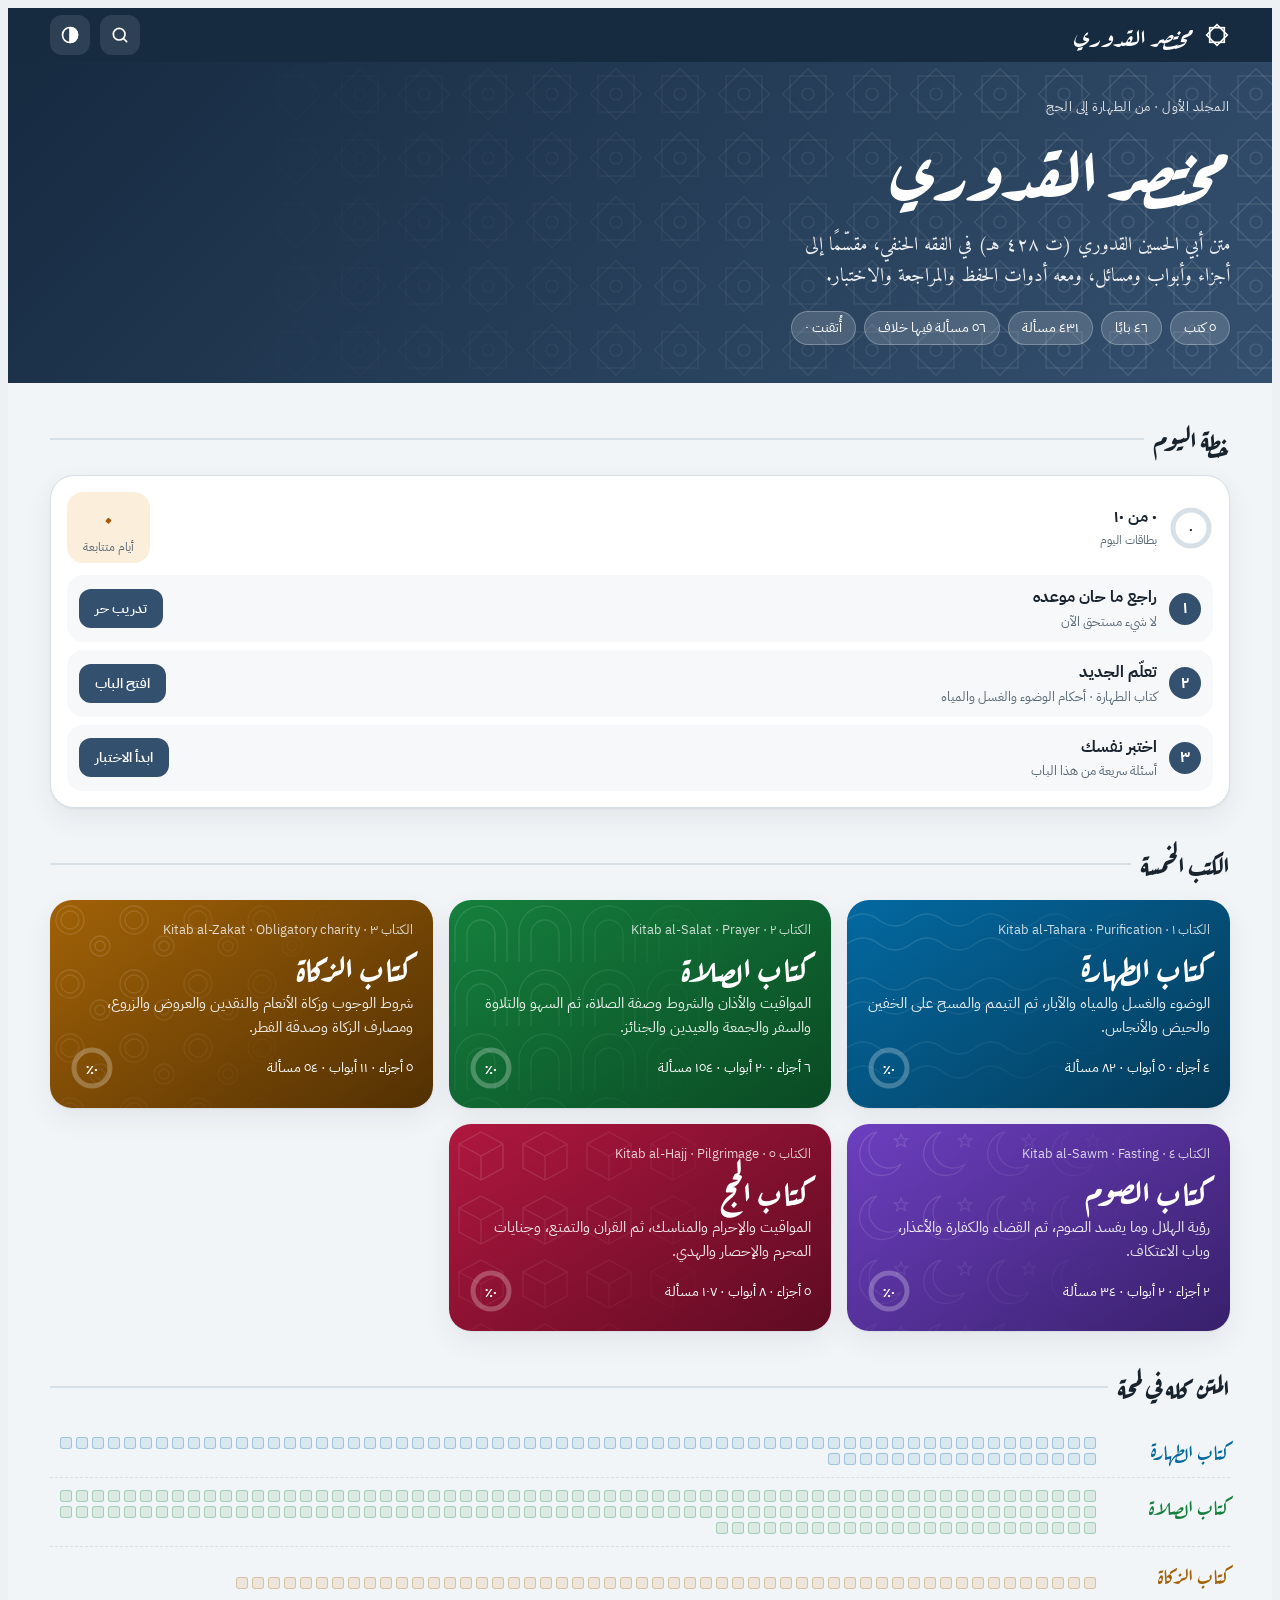
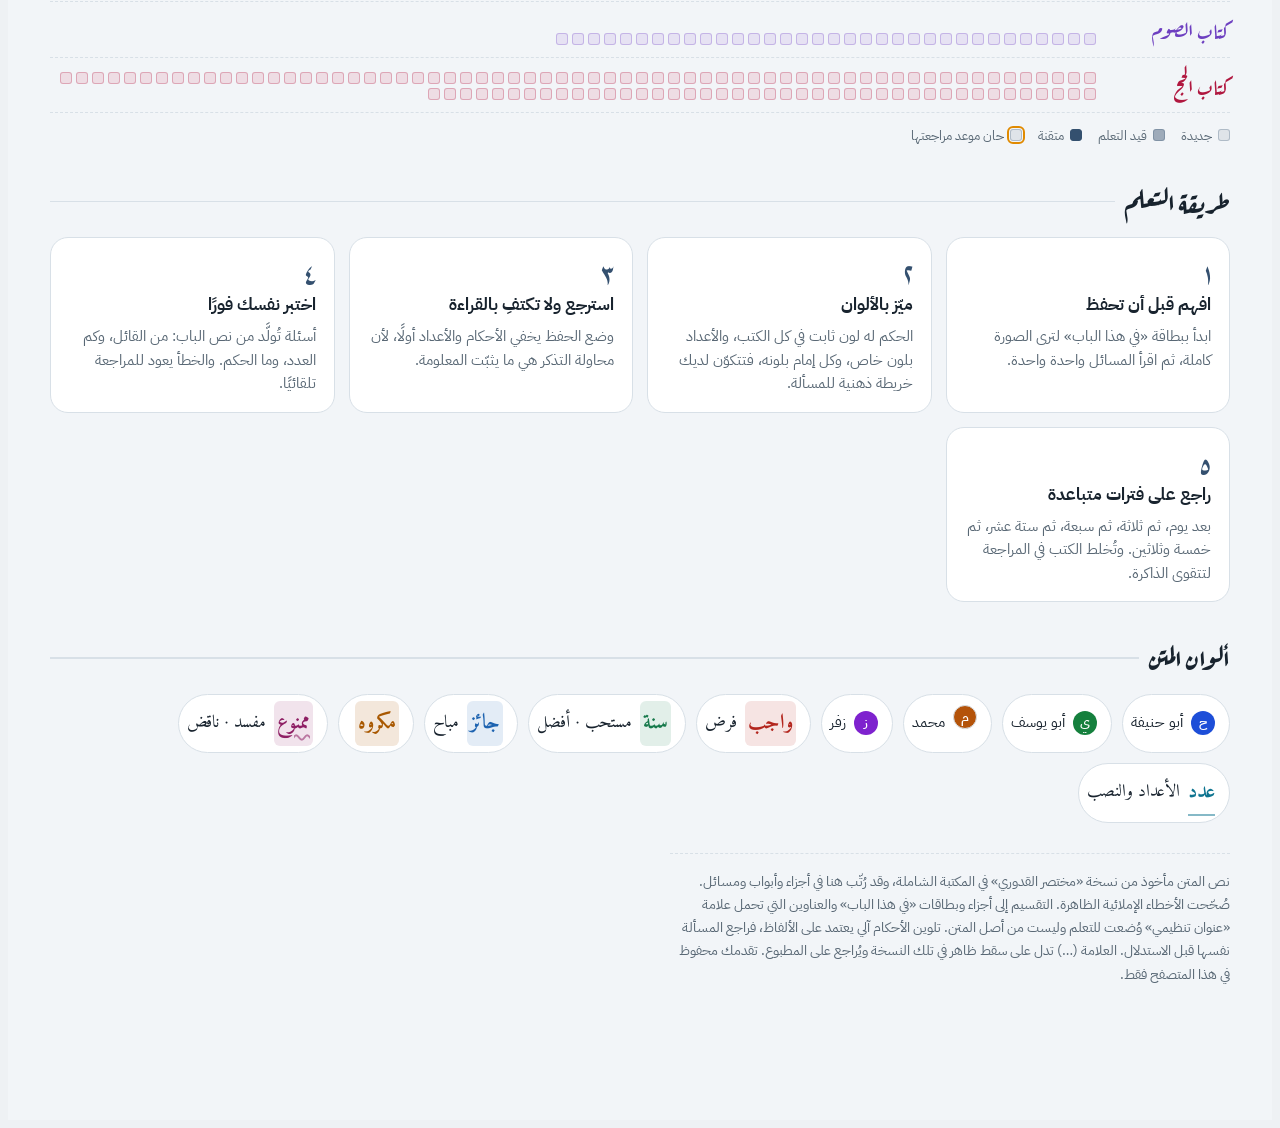
==== docs/index.html @ 9f4468c5 "new" ====
<!doctype html>
<html lang="ar" dir="rtl"><head><meta charset="utf-8">
<meta name="viewport" content="width=device-width,initial-scale=1,viewport-fit=cover">
<meta name="description" content="مختصر القدوري: متن الفقه الحنفي مرتبًا للتعلم والحفظ والمراجعة">
<title>مختصر القدوري</title>
<link rel="preconnect" href="https://fonts.googleapis.com">
<link rel="preconnect" href="https://fonts.gstatic.com" crossorigin>
<link rel="stylesheet" href="https://fonts.googleapis.com/css2?family=Amiri:wght@400;700&family=Aref+Ruqaa:wght@400;700&family=IBM+Plex+Sans+Arabic:wght@400;500;600&display=swap">
<style>
/* Layout concept: a manuscript-like reading column on a tinted ground; each Kitab owns a colour world; a floating study dock switches between read / memorize / flashcards. */
:root {
  --bg: #eef1f4; --surface: #ffffff; --surface-2: #f6f8fa; --ink: #18232e; --muted: #596875; --line: #d8e0e7;
  --shadow: 0 1px 2px rgba(20,32,44,.06), 0 10px 28px rgba(20,32,44,.07);
  --ay: #7a4e00; --ay-bg: #fbf1d6; --ha: #3b4a5a; --ha-bg: #eef2f6;
  --im-h: #1d4ed8; --im-y: #15803d; --im-m: #b45309; --im-z: #7e22ce;
  --r-must: #b3261e; --r-sun: #17794b; --r-ok: #1d63b0; --r-mak: #a85800; --r-bad: #8e1f64; --r-num: #0e7490;
  --k: #34506f; --k-h: #34506f; --k-soft: #e4ebf3; --k-deep: #162a40; --k-bg: #f2f5f8;
  --f-display: 'Aref Ruqaa', 'Amiri', 'Noto Naskh Arabic', serif;
  --f-text: 'Amiri', 'Scheherazade New', 'Noto Naskh Arabic', 'Traditional Arabic', serif;
  --f-ui: 'IBM Plex Sans Arabic', 'Segoe UI', Tahoma, system-ui, sans-serif;
  --fs: 1.3rem;
}
.k0{--k:#34506f;--k-h:#34506f;--k-soft:#e4ebf3;--k-deep:#162a40;--k-bg:#f2f5f8;}
.k1{--k:#0369a1;--k-h:#0369a1;--k-soft:#dceff9;--k-deep:#053a58;--k-bg:#eef6fb;}
.k2{--k:#15803d;--k-h:#15803d;--k-soft:#dff3e6;--k-deep:#0a4a24;--k-bg:#eff8f2;}
.k3{--k:#a16207;--k-h:#a16207;--k-soft:#f8ecc8;--k-deep:#523003;--k-bg:#fbf6e8;}
.k4{--k:#6d3fc0;--k-h:#6d3fc0;--k-soft:#e9e1f8;--k-deep:#38206b;--k-bg:#f4f0fb;}
.k5{--k:#b0173f;--k-h:#b0173f;--k-soft:#f9dfe6;--k-deep:#5e0b22;--k-bg:#fbeff2;}
.k1 .hero::before{background-image:url("data:image/svg+xml,%3Csvg xmlns='http://www.w3.org/2000/svg' width='64' height='64' viewBox='0 0 64 64'%3E%3Cpath d='M0 20Q16 8 32 20T64 20M0 44Q16 32 32 44T64 44' fill='none' stroke='%23fff' stroke-opacity='.16' stroke-width='1.4'/%3E%3C/svg%3E")}.tile.k1::before{background-image:url("data:image/svg+xml,%3Csvg xmlns='http://www.w3.org/2000/svg' width='64' height='64' viewBox='0 0 64 64'%3E%3Cpath d='M0 20Q16 8 32 20T64 20M0 44Q16 32 32 44T64 44' fill='none' stroke='%23fff' stroke-opacity='.16' stroke-width='1.4'/%3E%3C/svg%3E")}
.k2 .hero::before{background-image:url("data:image/svg+xml,%3Csvg xmlns='http://www.w3.org/2000/svg' width='64' height='64' viewBox='0 0 64 64'%3E%3Cpath d='M6 62V32a26 26 0 0 1 52 0v30M18 62V34a14 14 0 0 1 28 0v28' fill='none' stroke='%23fff' stroke-opacity='.15' stroke-width='1.3'/%3E%3C/svg%3E")}.tile.k2::before{background-image:url("data:image/svg+xml,%3Csvg xmlns='http://www.w3.org/2000/svg' width='64' height='64' viewBox='0 0 64 64'%3E%3Cpath d='M6 62V32a26 26 0 0 1 52 0v30M18 62V34a14 14 0 0 1 28 0v28' fill='none' stroke='%23fff' stroke-opacity='.15' stroke-width='1.3'/%3E%3C/svg%3E")}
.k3 .hero::before{background-image:url("data:image/svg+xml,%3Csvg xmlns='http://www.w3.org/2000/svg' width='64' height='64' viewBox='0 0 64 64'%3E%3Cg fill='none' stroke='%23fff' stroke-opacity='.16' stroke-width='1.3'%3E%3Ccircle cx='20' cy='20' r='14'/%3E%3Ccircle cx='20' cy='20' r='9'/%3E%3Ccircle cx='50' cy='46' r='10'/%3E%3Ccircle cx='50' cy='46' r='5'/%3E%3C/g%3E%3C/svg%3E")}.tile.k3::before{background-image:url("data:image/svg+xml,%3Csvg xmlns='http://www.w3.org/2000/svg' width='64' height='64' viewBox='0 0 64 64'%3E%3Cg fill='none' stroke='%23fff' stroke-opacity='.16' stroke-width='1.3'%3E%3Ccircle cx='20' cy='20' r='14'/%3E%3Ccircle cx='20' cy='20' r='9'/%3E%3Ccircle cx='50' cy='46' r='10'/%3E%3Ccircle cx='50' cy='46' r='5'/%3E%3C/g%3E%3C/svg%3E")}
.k4 .hero::before{background-image:url("data:image/svg+xml,%3Csvg xmlns='http://www.w3.org/2000/svg' width='64' height='64' viewBox='0 0 64 64'%3E%3Cg fill='none' stroke='%23fff' stroke-opacity='.17' stroke-width='1.3'%3E%3Cpath d='M30 8a22 22 0 1 0 24 32a18 18 0 1 1-24-32z'/%3E%3Cpath d='M54 10l1.8 4.6 4.9.2-3.8 3 1.3 4.8-4.2-2.7-4.2 2.7 1.3-4.8-3.8-3 4.9-.2z'/%3E%3C/g%3E%3C/svg%3E")}.tile.k4::before{background-image:url("data:image/svg+xml,%3Csvg xmlns='http://www.w3.org/2000/svg' width='64' height='64' viewBox='0 0 64 64'%3E%3Cg fill='none' stroke='%23fff' stroke-opacity='.17' stroke-width='1.3'%3E%3Cpath d='M30 8a22 22 0 1 0 24 32a18 18 0 1 1-24-32z'/%3E%3Cpath d='M54 10l1.8 4.6 4.9.2-3.8 3 1.3 4.8-4.2-2.7-4.2 2.7 1.3-4.8-3.8-3 4.9-.2z'/%3E%3C/g%3E%3C/svg%3E")}
.k5 .hero::before{background-image:url("data:image/svg+xml,%3Csvg xmlns='http://www.w3.org/2000/svg' width='64' height='64' viewBox='0 0 64 64'%3E%3Cpath d='M32 8l22 12v24L32 56 10 44V20zM10 20l22 12 22-12M32 32v24' fill='none' stroke='%23fff' stroke-opacity='.16' stroke-width='1.3'/%3E%3C/svg%3E")}.tile.k5::before{background-image:url("data:image/svg+xml,%3Csvg xmlns='http://www.w3.org/2000/svg' width='64' height='64' viewBox='0 0 64 64'%3E%3Cpath d='M32 8l22 12v24L32 56 10 44V20zM10 20l22 12 22-12M32 32v24' fill='none' stroke='%23fff' stroke-opacity='.16' stroke-width='1.3'/%3E%3C/svg%3E")}
@media (prefers-color-scheme: dark) {
  :root:not([data-theme="light"]) { --bg:#0d1217;--surface:#151c23;--surface-2:#1b242d;--ink:#e6ecf1;--muted:#9aa8b5;--line:#27323c;--shadow:0 1px 2px rgba(0,0,0,.4),0 10px 28px rgba(0,0,0,.35);--ay:#f0c46a;--ay-bg:#2b2410;--ha:#b7c5d3;--ha-bg:#1f2a34;--im-h:#8db0ff;--im-y:#62d08e;--im-m:#f3ae52;--im-z:#c7a0ff;--r-must:#ff8a80;--r-sun:#5fd08c;--r-ok:#7db8f5;--r-mak:#f5b25a;--r-bad:#e48bd0;--r-num:#55d0e0; color-scheme: dark; }
  :root:not([data-theme="light"]) .k0{--k:#8fb0d6;--k-h:#2a4566;--k-soft:#1c2937;--k-deep:#0c1722;--k-bg:#0d1217;}
  :root:not([data-theme="light"]) .k1{--k:#5bbcf0;--k-h:#0a5f8f;--k-soft:#12293a;--k-deep:#08202f;--k-bg:#0a141b;}
  :root:not([data-theme="light"]) .k2{--k:#5fd08c;--k-h:#146b36;--k-soft:#11291b;--k-deep:#08200f;--k-bg:#0a150e;}
  :root:not([data-theme="light"]) .k3{--k:#f0bd4a;--k-h:#86520a;--k-soft:#2b2106;--k-deep:#221a05;--k-bg:#16120a;}
  :root:not([data-theme="light"]) .k4{--k:#b69cf5;--k-h:#5a35a0;--k-soft:#231a3a;--k-deep:#17102b;--k-bg:#110d1c;}
  :root:not([data-theme="light"]) .k5{--k:#fb7f9a;--k-h:#8f1433;--k-soft:#301018;--k-deep:#240a12;--k-bg:#170a0f;}
}
:root[data-theme="dark"] { --bg:#0d1217;--surface:#151c23;--surface-2:#1b242d;--ink:#e6ecf1;--muted:#9aa8b5;--line:#27323c;--shadow:0 1px 2px rgba(0,0,0,.4),0 10px 28px rgba(0,0,0,.35);--ay:#f0c46a;--ay-bg:#2b2410;--ha:#b7c5d3;--ha-bg:#1f2a34;--im-h:#8db0ff;--im-y:#62d08e;--im-m:#f3ae52;--im-z:#c7a0ff;--r-must:#ff8a80;--r-sun:#5fd08c;--r-ok:#7db8f5;--r-mak:#f5b25a;--r-bad:#e48bd0;--r-num:#55d0e0; color-scheme: dark; }
:root[data-theme="dark"] .k0{--k:#8fb0d6;--k-h:#2a4566;--k-soft:#1c2937;--k-deep:#0c1722;--k-bg:#0d1217;}
:root[data-theme="dark"] .k1{--k:#5bbcf0;--k-h:#0a5f8f;--k-soft:#12293a;--k-deep:#08202f;--k-bg:#0a141b;}
:root[data-theme="dark"] .k2{--k:#5fd08c;--k-h:#146b36;--k-soft:#11291b;--k-deep:#08200f;--k-bg:#0a150e;}
:root[data-theme="dark"] .k3{--k:#f0bd4a;--k-h:#86520a;--k-soft:#2b2106;--k-deep:#221a05;--k-bg:#16120a;}
:root[data-theme="dark"] .k4{--k:#b69cf5;--k-h:#5a35a0;--k-soft:#231a3a;--k-deep:#17102b;--k-bg:#110d1c;}
:root[data-theme="dark"] .k5{--k:#fb7f9a;--k-h:#8f1433;--k-soft:#301018;--k-deep:#240a12;--k-bg:#170a0f;}

* { box-sizing: border-box; }
html { scroll-behavior: smooth; -webkit-text-size-adjust: 100%; }
body { background: var(--bg); color: var(--ink); font-family: var(--f-ui); font-size: 16px; line-height: 1.6; overflow-x: hidden; }
body::before { content: ""; position: fixed; inset: 0 0 auto; height: env(safe-area-inset-top, 0px); z-index: 60; background: var(--k-deep); }
button { font: inherit; color: inherit; cursor: pointer; border: 0; background: none; padding: 0; }
a { color: inherit; text-decoration: none; }
:focus-visible { outline: 3px solid var(--k); outline-offset: 2px; border-radius: 6px; }
[hidden] { display: none !important; }

#app { min-height: 100dvh; background: var(--k-bg); transition: background-color .35s; padding-bottom: 120px; }
.gutter { padding-left: max(16px, env(safe-area-inset-left, 0px)); padding-right: max(16px, env(safe-area-inset-right, 0px)); }
.wrap { max-width: 1180px; margin: 0 auto; }

/* ---------- Top bar ---------- */
.top { position: sticky; top: env(safe-area-inset-top, 0px); z-index: 50; background: var(--k-deep); color: #fff; }
.top .wrap { display: flex; align-items: center; gap: 10px; height: 54px; }
.brand { font-family: var(--f-display); font-size: 1.55rem; line-height: 1; display: flex; align-items: center; gap: 10px; white-space: nowrap; }
.brand svg { width: 26px; height: 26px; flex: none; }
.top .sp { flex: 1; }
.ibtn { width: 40px; height: 40px; border-radius: 12px; display: grid; place-items: center; color: #fff; background: rgba(255,255,255,.1); transition: background .2s; flex: none; }
.ibtn:hover { background: rgba(255,255,255,.2); }
.ibtn svg { width: 20px; height: 20px; }
.rail { display: flex; gap: 8px; overflow-x: auto; padding-block: 12px; scrollbar-width: none; }
.rail::-webkit-scrollbar { display: none; }
.pill { flex: none; display: flex; align-items: center; gap: 8px; padding: 7px 14px 7px 12px; border-radius: 999px; background: var(--surface); color: var(--ink); border: 1.5px solid var(--line); font-weight: 500; font-size: .92rem; transition: transform .15s, border-color .2s; }
.pill i { width: 12px; height: 12px; border-radius: 50%; background: var(--k); display: block; }
.pill:hover { transform: translateY(-1px); }
.pill[aria-current="true"] { background: var(--k); color: #fff; border-color: var(--k); }
.pill[aria-current="true"] i { background: #fff; }

/* ---------- Heroes ---------- */
.hero { background: linear-gradient(135deg, var(--k-deep), var(--k-h)); color: #fff; position: relative; overflow: hidden; }
.hero::before { content: ""; position: absolute; inset: 0; opacity: .9; background-image: url("data:image/svg+xml,%3Csvg xmlns='http://www.w3.org/2000/svg' width='64' height='64' viewBox='0 0 64 64'%3E%3Cg fill='none' stroke='%23fff' stroke-opacity='.13' stroke-width='1.2'%3E%3Crect x='14' y='14' width='36' height='36'/%3E%3Crect x='14' y='14' width='36' height='36' transform='rotate(45 32 32)'/%3E%3Ccircle cx='32' cy='32' r='6'/%3E%3C/g%3E%3C/svg%3E"); -webkit-mask-image: linear-gradient(to left, #000 10%, transparent 85%); mask-image: linear-gradient(to left, #000 10%, transparent 85%); }
.hero .wrap { position: relative; padding-block: 34px 38px; }
.eyebrow { font-size: .82rem; letter-spacing: .04em; opacity: .85; }
.hero h1 { font-family: var(--f-display); font-weight: 700; font-size: clamp(2.4rem, 7vw, 4.4rem); line-height: 1.25; margin: 6px 0 4px; text-wrap: balance; }
.hero .sub { font-family: var(--f-text); font-size: 1.2rem; opacity: .92; max-width: 46ch; }
.chips { display: flex; flex-wrap: wrap; gap: 8px; margin-top: 18px; }
.chip { background: rgba(255,255,255,.16); border: 1px solid rgba(255,255,255,.25); border-radius: 999px; padding: 5px 13px; font-size: .88rem; }
.en { font-family: 'IBM Plex Sans Arabic', system-ui, sans-serif; direction: ltr; unicode-bidi: isolate; }
.bar { height: 8px; border-radius: 99px; background: rgba(255,255,255,.2); overflow: hidden; margin-top: 18px; max-width: 420px; }
.bar b { display: block; height: 100%; background: #fff; border-radius: 99px; width: 0; transition: width .5s; }

/* ---------- Home ---------- */
.sec-t { font-family: var(--f-display); font-size: 1.7rem; margin: 34px 0 14px; display: flex; align-items: center; gap: 10px; }
.sec-t::after { content: ""; flex: 1; height: 1.5px; background: var(--line); }
.tiles { display: grid; grid-template-columns: repeat(auto-fill, minmax(min(100%, 330px), 1fr)); gap: 16px; }
.tile { position: relative; display: flex; flex-direction: column; gap: 6px; min-height: 176px; padding: 20px 20px 18px; border-radius: 22px; color: #fff; overflow: hidden; background: linear-gradient(145deg, var(--k-h), var(--k-deep)); box-shadow: var(--shadow); transition: transform .2s, box-shadow .2s; }
.tile::before { content: ""; position: absolute; inset: 0; opacity: .85; background-image: url("data:image/svg+xml,%3Csvg xmlns='http://www.w3.org/2000/svg' width='64' height='64' viewBox='0 0 64 64'%3E%3Cg fill='none' stroke='%23fff' stroke-opacity='.12' stroke-width='1.2'%3E%3Crect x='14' y='14' width='36' height='36'/%3E%3Crect x='14' y='14' width='36' height='36' transform='rotate(45 32 32)'/%3E%3Ccircle cx='32' cy='32' r='6'/%3E%3C/g%3E%3C/svg%3E"); -webkit-mask-image: radial-gradient(circle at 12% 18%, #000, transparent 70%); mask-image: radial-gradient(circle at 12% 18%, #000, transparent 70%); }
.tile:hover { transform: translateY(-3px); box-shadow: 0 14px 34px rgba(0,0,0,.2); }
.tile > * { position: relative; }
.tile .no { font-size: .8rem; opacity: .8; }
.tile h3 { font-family: var(--f-display); font-size: 2.1rem; line-height: 1.2; margin: 0; font-weight: 700; }
.tile p { margin: 0; font-size: .92rem; opacity: .9; }
.tile .ft { margin-top: auto; display: flex; align-items: center; justify-content: space-between; gap: 10px; font-size: .85rem; }
.ring { width: 44px; height: 44px; flex: none; }
.ring circle { fill: none; stroke-width: 5; }
.ring .tr { stroke: rgba(255,255,255,.25); }
.ring .pg { stroke: #fff; stroke-linecap: round; transform: rotate(-90deg); transform-origin: 50% 50%; transition: stroke-dashoffset .6s; }
.ring text { fill: #fff; font-size: 13px; font-weight: 600; text-anchor: middle; dominant-baseline: central; font-family: var(--f-ui); }
.resume { display: flex; align-items: center; gap: 14px; margin-top: 18px; padding: 14px 18px; border-radius: 16px; background: var(--surface); border: 1.5px solid var(--line); box-shadow: var(--shadow); }
.resume strong { font-family: var(--f-display); font-size: 1.25rem; }
.resume span { color: var(--muted); font-size: .9rem; }
.steps { display: grid; grid-template-columns: repeat(auto-fit, minmax(min(100%, 240px), 1fr)); gap: 14px; }
.step { background: var(--surface); border: 1.5px solid var(--line); border-radius: 18px; padding: 16px 18px; display: flex; flex-direction: column; gap: 6px; text-align: right; }
.step .n { font-family: var(--f-display); font-size: 2rem; line-height: 1; color: var(--k); }
.step h4 { margin: 0; font-size: 1.05rem; }
.step p { margin: 0; color: var(--muted); font-size: .92rem; }
.legend { display: flex; flex-wrap: wrap; gap: 10px; }
.lg { display: flex; align-items: center; gap: 8px; background: var(--surface); border: 1.5px solid var(--line); border-radius: 999px; padding: 6px 14px 6px 8px; font-size: .92rem; }
.note { color: var(--muted); font-size: .9rem; max-width: 70ch; margin-top: 30px; padding-top: 16px; border-top: 1.5px dashed var(--line); }

/* ---------- Kitab layout ---------- */
.cols { display: grid; grid-template-columns: minmax(0, 1fr); gap: 28px; padding-block: 24px; }
.side { display: none; }
@media (min-width: 940px) {
  .cols { grid-template-columns: 290px minmax(0, 1fr); }
  .side { display: block; position: sticky; top: calc(74px + env(safe-area-inset-top, 0px)); align-self: start; max-height: calc(100dvh - 100px - env(safe-area-inset-top, 0px)); overflow-y: auto; padding-inline-end: 6px; }
}
.toc { display: flex; flex-direction: column; gap: 2px; }
.toc h5 { margin: 0 0 8px; font-family: var(--f-display); font-size: 1.25rem; color: var(--k); }
.toc a { display: flex; align-items: center; justify-content: space-between; gap: 10px; padding: 8px 12px; border-radius: 12px; font-size: .95rem; color: var(--ink); transition: background .15s; }
.toc a:hover { background: var(--k-soft); }
.toc a.on { background: var(--k); color: #fff; }
.toc a small { font-size: .75rem; opacity: .75; font-variant-numeric: tabular-nums; }
.toc a.ed { color: var(--muted); }
.toc a.on.ed { color: #fff; }

.bab { margin-bottom: 38px; scroll-margin-top: 80px; }
.bab-h { display: flex; align-items: baseline; flex-wrap: wrap; gap: 6px 14px; padding: 8px 0 12px; border-bottom: 2.5px solid var(--k); margin-bottom: 18px; }
.bab-h h2 { font-family: var(--f-display); font-size: clamp(1.8rem, 4.6vw, 2.5rem); line-height: 1.3; margin: 0; color: var(--k); font-weight: 700; }
.bab-h .meta { color: var(--muted); font-size: .85rem; }
.bab-h .tag { font-size: .74rem; padding: 2px 10px; border-radius: 99px; background: var(--k-soft); color: var(--k); }
.bab-h .sp { flex: 1; }
.bab-h .mini { font-size: .8rem; color: var(--k); padding: 4px 10px; border-radius: 99px; border: 1.5px solid var(--k); }
.bab-h .mini:hover { background: var(--k); color: #fff; }

.fasl { font-size: 1.02rem; font-weight: 600; margin: 26px 0 10px; display: flex; align-items: center; gap: 10px; color: var(--ink); }
.fasl::before { content: ""; width: 10px; height: 10px; border-radius: 3px; background: var(--k); transform: rotate(45deg); flex: none; }
.fasl::after { content: ""; flex: 1; height: 1px; background: var(--line); }
.lbl { font-family: var(--f-text); font-weight: 700; font-size: calc(var(--fs) * 1.04); color: var(--k); margin: 18px 4px 8px; line-height: 1.7; }
.ayah-q { font-family: var(--f-text); font-size: calc(var(--fs) * 1.1); line-height: 2.1; text-align: center; background: var(--ay-bg); color: var(--ay); border-radius: 18px; padding: 16px 20px; margin: 8px 0 16px; border: 1.5px solid color-mix(in srgb, var(--ay) 22%, transparent); text-wrap: balance; }

.m { position: relative; background: var(--surface); border: 1.5px solid var(--line); border-radius: 18px; padding: 12px 16px 14px; margin-bottom: 12px; box-shadow: 0 1px 0 rgba(0,0,0,.02); transition: border-color .2s, box-shadow .2s, background .3s; scroll-margin-top: 90px; }
.m:hover { border-color: color-mix(in srgb, var(--k) 45%, var(--line)); }
.m.done { border-color: color-mix(in srgb, var(--k) 55%, var(--line)); background: linear-gradient(var(--k-soft), var(--k-soft)) , var(--surface); background-blend-mode: normal; }
.m.hit { box-shadow: 0 0 0 4px color-mix(in srgb, var(--k) 35%, transparent); }
.m-h { display: flex; align-items: center; gap: 8px; margin-bottom: 4px; min-height: 30px; }
.num { min-width: 30px; height: 30px; padding: 0 8px; border-radius: 10px; background: var(--k-soft); color: var(--k); font-weight: 600; font-size: .85rem; display: grid; place-items: center; font-variant-numeric: tabular-nums; }
.term { font-family: var(--f-text); font-weight: 700; font-size: calc(var(--fs) * .9); color: var(--k); background: var(--k-soft); padding: 0 12px; border-radius: 10px; line-height: 1.9; }
.ims { display: flex; gap: 4px; }
.imc { width: 24px; height: 24px; flex: none; border-radius: 50%; font-family: var(--f-ui); font-size: .8rem; line-height: 24px; text-align: center; font-weight: 600; display: block; overflow: hidden; padding: 0; color: #fff; }
.lgm { display: flex; flex-wrap: wrap; align-items: center; gap: 8px 16px; font-size: .88rem; color: var(--muted); margin-bottom: 14px; }
.rv { color: var(--k); background: color-mix(in srgb, var(--k) 12%, transparent); border-radius: 6px; padding: 0 3px; }
.imc.h { background: var(--im-h); } .imc.y { background: var(--im-y); } .imc.m { background: var(--im-m); } .imc.z { background: var(--im-z); }
.m-h .sp { flex: 1; }
.act { width: 34px; height: 34px; border-radius: 10px; display: grid; place-items: center; color: var(--muted); transition: background .15s, color .15s; }
.act:hover { background: var(--k-soft); color: var(--k); }
.act svg { width: 19px; height: 19px; }
.act[aria-pressed="true"] { color: #fff; background: var(--k); }
.act.bm[aria-pressed="true"] { color: var(--k); background: var(--k-soft); }
.act.bm[aria-pressed="true"] svg { fill: currentColor; }
.mt { font-family: var(--f-text); font-size: var(--fs); line-height: 2.15; text-wrap: pretty; }
.mt .ay { color: var(--ay); background: var(--ay-bg); border-radius: 6px; padding: 0 4px; }
.mt .ha { color: var(--ha); background: var(--ha-bg); border-radius: 6px; padding: 0 3px; }
.mt .im { font-weight: 700; border-radius: 6px; padding: 0 3px; }
.mt .im.h { color: var(--im-h); background: color-mix(in srgb, var(--im-h) 13%, transparent); }
.mt .im.y { color: var(--im-y); background: color-mix(in srgb, var(--im-y) 13%, transparent); }
.mt .im.m { color: var(--im-m); background: color-mix(in srgb, var(--im-m) 14%, transparent); }
.mt .im.z { color: var(--im-z); background: color-mix(in srgb, var(--im-z) 13%, transparent); }
.mt .gap { color: var(--muted); border-bottom: 2px dotted var(--muted); cursor: help; padding: 0 4px; }
.dis { margin-top: 6px; padding: 4px 14px 4px 6px; border-inline-start: 4px solid var(--k); background: var(--surface-2); border-radius: 10px; }
.bl { display: inline-block; vertical-align: baseline; min-width: 1.6em; width: calc(var(--n) * .52em + .6em); height: 1.15em; margin: 0 1px; border-radius: 6px; background: color-mix(in srgb, var(--k) 20%, transparent); border-bottom: 2.5px solid var(--k); position: relative; top: .22em; transition: background .15s; }
.bl:hover { background: color-mix(in srgb, var(--k) 34%, transparent); }
.bl.rv { all: unset; color: var(--k); background: color-mix(in srgb, var(--k) 12%, transparent); border-radius: 6px; padding: 0 3px; }
.mode-hint { margin: 0 0 14px; padding: 10px 14px; border-radius: 14px; background: var(--k-soft); color: var(--k); font-size: .92rem; display: flex; align-items: center; gap: 10px; flex-wrap: wrap; }
.mode-hint button { margin-inline-start: auto; background: var(--k); color: #fff; border-radius: 99px; padding: 4px 14px; font-size: .85rem; }
.empty { text-align: center; color: var(--muted); padding: 40px 10px; }

.bab-nav { display: flex; gap: 12px; margin-top: 22px; }
.bab-nav a { flex: 1; border: 1.5px solid var(--line); background: var(--surface); border-radius: 16px; padding: 12px 16px; display: flex; flex-direction: column; gap: 2px; }
.bab-nav a:hover { border-color: var(--k); }
.bab-nav small { color: var(--muted); font-size: .78rem; }
.bab-nav b { font-family: var(--f-display); font-size: 1.2rem; color: var(--k); font-weight: 700; }
.bab-nav .nx { text-align: left; }

/* ---------- Dock, sheets, overlays ---------- */
.dock { position: fixed; z-index: 55; left: 50%; transform: translateX(-50%); bottom: calc(12px + env(safe-area-inset-bottom, 0px)); display: flex; align-items: center; gap: 6px; padding: 6px; background: var(--surface); border: 1.5px solid var(--line); border-radius: 22px; box-shadow: 0 10px 34px rgba(0,0,0,.22); max-width: calc(100vw - 24px); }
.seg { display: flex; gap: 4px; background: var(--surface-2); border-radius: 16px; padding: 3px; }
.seg button { padding: 8px 15px; border-radius: 13px; font-weight: 600; font-size: .92rem; color: var(--muted); white-space: nowrap; transition: background .15s, color .15s; }
.seg button[aria-pressed="true"] { background: var(--k); color: #fff; }
.dock .tbtn { height: 42px; padding: 0 14px; border-radius: 14px; display: flex; align-items: center; gap: 6px; font-weight: 600; font-size: .9rem; color: var(--k); background: var(--k-soft); white-space: nowrap; }
.dock .tbtn svg { width: 18px; height: 18px; }
@media (min-width: 940px) { .dock .tbtn.idx { display: none; } }
.pop { position: fixed; z-index: 56; left: 50%; transform: translateX(-50%); bottom: calc(76px + env(safe-area-inset-bottom, 0px)); width: min(420px, calc(100vw - 24px)); background: var(--surface); border: 1.5px solid var(--line); border-radius: 20px; box-shadow: 0 16px 44px rgba(0,0,0,.28); padding: 16px; display: flex; flex-direction: column; gap: 14px; }
.row { display: flex; align-items: center; justify-content: space-between; gap: 12px; font-size: .95rem; }
.row .seg button { padding: 6px 12px; font-size: .88rem; }
.sw { width: 46px; height: 28px; border-radius: 99px; background: var(--line); position: relative; flex: none; transition: background .2s; }
.sw::after { content: ""; position: absolute; top: 3px; right: 3px; width: 22px; height: 22px; border-radius: 50%; background: #fff; transition: transform .2s; box-shadow: 0 1px 3px rgba(0,0,0,.3); }
.sw[aria-pressed="true"] { background: var(--k); }
.sw[aria-pressed="true"]::after { transform: translateX(-18px); }

.scrim { position: fixed; inset: 0; z-index: 70; background: rgba(8,14,20,.55); display: flex; align-items: flex-end; justify-content: center; backdrop-filter: blur(2px); }
.sheet { background: var(--surface); width: min(640px, 100%); max-height: 86dvh; overflow-y: auto; border-radius: 26px 26px 0 0; padding: 18px max(18px, env(safe-area-inset-left, 0px)) calc(24px + env(safe-area-inset-bottom, 0px)); box-shadow: 0 -10px 40px rgba(0,0,0,.3); }
.sheet h3 { font-family: var(--f-display); font-size: 1.6rem; margin: 0 0 10px; color: var(--k); }
.sheet .grab { width: 44px; height: 5px; border-radius: 9px; background: var(--line); margin: 0 auto 14px; }
@media (min-width: 700px) { .scrim { align-items: center; } .sheet { border-radius: 26px; max-height: 80dvh; } }
.sq { display: flex; gap: 8px; margin-bottom: 14px; }
.sq input { flex: 1; min-width: 0; font: inherit; font-family: var(--f-text); font-size: 1.25rem; padding: 10px 16px; border-radius: 14px; border: 2px solid var(--line); background: var(--surface-2); color: var(--ink); }
.sq input:focus { border-color: var(--k); outline: none; }
.res { display: flex; flex-direction: column; gap: 8px; }
.res a { display: block; padding: 10px 14px; border-radius: 14px; border: 1.5px solid var(--line); background: var(--surface); border-inline-start: 6px solid var(--rk, var(--k)); }
.res a:hover { background: var(--surface-2); }
.res small { color: var(--muted); font-size: .78rem; display: block; }
.res p { font-family: var(--f-text); font-size: 1.12rem; line-height: 1.9; margin: 2px 0 0; }
.res mark { background: color-mix(in srgb, var(--k) 25%, transparent); color: inherit; border-radius: 4px; padding: 0 2px; }

.fc { position: fixed; inset: 0; z-index: 80; background: linear-gradient(160deg, var(--k-deep), var(--k-h)); color: #fff; display: flex; flex-direction: column; padding: calc(14px + env(safe-area-inset-top, 0px)) max(16px, env(safe-area-inset-left, 0px)) calc(18px + env(safe-area-inset-bottom, 0px)); }
.fc-top { display: flex; align-items: center; gap: 12px; }
.fc-top .bar { flex: 1; margin: 0; max-width: none; }
.fc-card { flex: 1; display: grid; place-items: center; padding: 18px 0; min-height: 0; }
.card { width: min(680px, 100%); max-height: 100%; overflow-y: auto; background: var(--surface); color: var(--ink); border-radius: 26px; padding: 26px 24px; box-shadow: 0 18px 50px rgba(0,0,0,.35); text-align: right; }
.card .q { font-family: var(--f-display); font-size: .95rem; color: var(--k); opacity: .9; margin-bottom: 8px; font-family: var(--f-ui); font-weight: 600; }
.card .mt { font-size: calc(var(--fs) * 1.1); }
.card .fade { color: var(--muted); }
.card .tap { margin-top: 16px; color: var(--muted); font-size: .85rem; text-align: center; }
.fc-act { display: flex; gap: 12px; justify-content: center; }
.fc-act button { flex: 1; max-width: 240px; padding: 14px; border-radius: 16px; font-weight: 600; font-size: 1rem; }
.fc-act .no { background: rgba(255,255,255,.16); border: 1.5px solid rgba(255,255,255,.35); }
.fc-act .ok { background: #fff; color: var(--k-deep); }
.fc-done { text-align: center; display: grid; gap: 14px; place-items: center; }
.fc-done h3 { font-family: var(--f-display); font-size: 2.4rem; margin: 0; }

@media (max-width: 520px) {
  .seg button { padding: 8px 11px; font-size: .86rem; }
  .dock .tbtn span { display: none; }
  .dock .tbtn { padding: 0 11px; }
  .m { padding: 10px 12px 12px; }
  .hero .wrap { padding-block: 22px 24px; }
  .hero.kit .sub { display: none; }
  .hero.kit h1 { margin-bottom: 0; }
}
@media (prefers-reduced-motion: reduce) { * { transition: none !important; scroll-behavior: auto !important; } }

/* ================= v2: meaning colours, parts, overviews, review, quizzes ================= */
.r { font-weight: 700; border-radius: 6px; padding: 0 3px; }
.r.must { color: var(--r-must); background: color-mix(in srgb, var(--r-must) 12%, transparent); }
.r.sun { color: var(--r-sun); background: color-mix(in srgb, var(--r-sun) 12%, transparent); }
.r.ok { color: var(--r-ok); background: color-mix(in srgb, var(--r-ok) 12%, transparent); }
.r.mak { color: var(--r-mak); background: color-mix(in srgb, var(--r-mak) 14%, transparent); }
.r.bad { color: var(--r-bad); background: color-mix(in srgb, var(--r-bad) 12%, transparent); text-decoration: underline wavy color-mix(in srgb, var(--r-bad) 55%, transparent) 1.5px; text-underline-offset: 6px; }
.nm { color: var(--r-num); font-weight: 700; border-bottom: 2.5px solid color-mix(in srgb, var(--r-num) 50%, transparent); }
:root[data-rc="off"] .r, :root[data-rc="off"] .nm { color: inherit; background: none; font-weight: inherit; border: 0; padding: 0; text-decoration: none; }
.lgm .mt { font-size: 1.05rem; line-height: 1.5; }
.vsep { width: 1px; height: 18px; background: var(--line); }

.part { position: relative; overflow: hidden; margin: 54px 0 22px; padding: 20px 22px 22px; border-radius: 24px; background: linear-gradient(135deg, var(--k-deep), var(--k-h)); color: #fff; scroll-margin-top: 80px; box-shadow: var(--shadow); }
.part:first-of-type { margin-top: 8px; }
.part .pn { font-size: .8rem; opacity: .85; letter-spacing: .03em; }
.part h2 { font-family: var(--f-display); font-size: clamp(1.9rem, 5vw, 2.8rem); line-height: 1.3; margin: 2px 0; }
.part p { margin: 0; opacity: .92; }
.pb { height: 6px; max-width: 280px; border-radius: 9px; background: rgba(255,255,255,.22); overflow: hidden; margin-top: 14px; }
.pb b { display: block; height: 100%; background: #fff; border-radius: 9px; transition: width .5s; }
.bab-h .bno { width: 34px; height: 34px; flex: none; border-radius: 50%; border: 2px solid var(--k); color: var(--k); display: grid; place-items: center; font-weight: 700; align-self: center; font-size: .95rem; }
.mini { font-size: .8rem; color: var(--k); padding: 4px 12px; border-radius: 99px; border: 1.5px solid var(--k); }
.mini:hover, .mini.fill { background: var(--k); color: #fff; }

.ov { background: var(--surface); border: 1.5px solid var(--line); border-inline-start: 6px solid var(--k); border-radius: 18px; padding: 14px 16px; margin-bottom: 18px; }
.ov .map { margin: 0 0 10px; font-family: var(--f-text); font-size: 1.18rem; line-height: 1.9; }
.ov .map span { display: block; font-family: var(--f-ui); font-size: .74rem; font-weight: 600; color: var(--k); letter-spacing: .04em; }
.ovm { display: flex; flex-wrap: wrap; gap: 10px 14px; align-items: center; justify-content: space-between; }
.rcs, .ova { display: flex; flex-wrap: wrap; gap: 6px; align-items: center; }
.cnt { font-size: .8rem; color: var(--muted); margin-inline-end: 4px; }
.rcc { --c: var(--muted); display: inline-flex; align-items: center; gap: 6px; font-size: .8rem; padding: 2px 10px; border-radius: 99px; background: color-mix(in srgb, var(--c) 12%, transparent); color: var(--c); font-weight: 600; }
.rcc i { width: 8px; height: 8px; border-radius: 50%; background: var(--c); }
.rcc.must { --c: var(--r-must); } .rcc.sun { --c: var(--r-sun); } .rcc.ok { --c: var(--r-ok); } .rcc.mak { --c: var(--r-mak); } .rcc.bad { --c: var(--r-bad); } .rcc.num { --c: var(--r-num); }
.route { list-style: none; margin: 0 0 12px; padding: 2px 0 6px; display: flex; gap: 8px; overflow-x: auto; scrollbar-width: thin; }
.route a { display: flex; align-items: center; gap: 8px; white-space: nowrap; padding: 5px 12px 5px 6px; border-radius: 99px; background: var(--k-soft); color: var(--k); font-size: .9rem; font-weight: 500; }
.route b { width: 22px; height: 22px; border-radius: 50%; background: var(--k); color: #fff; display: grid; place-items: center; font-size: .75rem; }
.route a:hover { background: color-mix(in srgb, var(--k) 22%, var(--surface)); }
@media (min-width: 700px) { .route { flex-wrap: wrap; overflow: visible; } }

.pcards { display: grid; grid-template-columns: repeat(auto-fill, minmax(min(100%, 290px), 1fr)); gap: 14px; }
.pcard { background: var(--surface); border: 1.5px solid var(--line); border-top: 6px solid var(--k); border-radius: 20px; padding: 14px 14px 16px; display: flex; flex-direction: column; gap: 10px; }
.ph { display: flex; gap: 12px; align-items: flex-start; }
.pn2 { width: 38px; height: 38px; border-radius: 12px; background: var(--k); color: #fff; font-family: var(--f-display); font-size: 1.5rem; display: grid; place-items: center; flex: none; line-height: 1; }
.ph h3 { margin: 0; font-family: var(--f-display); font-size: 1.45rem; line-height: 1.3; color: var(--k); }
.ph p { margin: 2px 0 0; color: var(--muted); font-size: .85rem; }
.pcard ul { list-style: none; margin: 0; padding: 0; }
.pcard li a { display: flex; justify-content: space-between; gap: 8px; padding: 5px 8px; border-radius: 9px; font-size: .92rem; }
.pcard li a:hover { background: var(--k-soft); }
.pcard li small { color: var(--muted); }
.mp { display: flex; flex-wrap: wrap; gap: 4px; margin-top: auto; }
.sq2 { width: 12px; height: 12px; border-radius: 3px; display: block; background: color-mix(in srgb, var(--k) 12%, var(--surface-2)); border: 1px solid color-mix(in srgb, var(--k) 28%, transparent); }
.sq2.l { background: color-mix(in srgb, var(--k) 48%, var(--surface)); }
.sq2.k { background: var(--k); border-color: var(--k); }
.sq2.d { outline: 2px solid #e08a00; outline-offset: 1px; }
.mpl { display: flex; flex-wrap: wrap; gap: 6px 16px; margin-top: 12px; font-size: .82rem; color: var(--muted); }
.mpl span { display: flex; align-items: center; gap: 6px; }
.hm { display: flex; gap: 14px; align-items: flex-start; padding: 12px 0; border-bottom: 1px dashed var(--line); }
.hn { width: 120px; flex: none; font-family: var(--f-display); font-size: 1.35rem; color: var(--k); line-height: 1.4; }
@media (max-width: 520px) { .hm { flex-direction: column; gap: 6px; } }

.plan { background: var(--surface); border: 1.5px solid var(--line); border-radius: 24px; box-shadow: var(--shadow); padding: 16px; }
.pl-top { display: flex; gap: 14px; justify-content: space-between; align-items: center; margin-bottom: 12px; }
.goal { display: flex; align-items: center; gap: 12px; }
.plan .ring .tr { stroke: var(--line); } .plan .ring .pg { stroke: var(--k); } .plan .ring text { fill: var(--ink); }
.goal small, .strk small { display: block; color: var(--muted); font-size: .78rem; }
.strk { text-align: center; padding: 6px 16px; border-radius: 16px; background: color-mix(in srgb, #e08a00 14%, transparent); }
.strk b { font-family: var(--f-display); font-size: 1.9rem; line-height: 1.1; color: var(--r-mak); }
.pl-steps { list-style: none; margin: 0; padding: 0; display: flex; flex-direction: column; gap: 8px; }
.pl-steps li { display: flex; align-items: center; gap: 12px; padding: 10px 12px; border-radius: 16px; background: var(--surface-2); }
.pl-steps .n { width: 32px; height: 32px; border-radius: 50%; background: var(--k); color: #fff; display: grid; place-items: center; font-weight: 700; flex: none; }
.pl-steps div { flex: 1; min-width: 0; }
.pl-steps small { display: block; color: var(--muted); font-size: .82rem; }
.go { background: var(--k); color: #fff; border-radius: 12px; padding: 8px 16px; font-weight: 600; font-size: .9rem; white-space: nowrap; }

.toc a.tp { margin-top: 12px; font-family: var(--f-display); font-size: 1.12rem; font-weight: 700; color: var(--k); justify-content: flex-start; gap: 8px; }
.toc a.tp:first-of-type { margin-top: 0; }
.pn3 { width: 22px; height: 22px; border-radius: 7px; background: var(--k); color: #fff; font: 600 .75rem var(--f-ui); display: grid; place-items: center; flex: none; }
.toc a.sb { padding: 3px 10px; margin-inline-start: 16px; font-size: .82rem; color: var(--muted); border-inline-start: 2px solid var(--line); border-radius: 0 8px 8px 0; }
.toc a.sb:hover { color: var(--k); border-color: var(--k); }

.card .q { display: flex; justify-content: space-between; align-items: center; gap: 8px; }
.bdg { font-style: normal; font-size: .74rem; padding: 2px 10px; border-radius: 99px; font-weight: 600; white-space: nowrap; }
.bdg.nw { background: var(--k-soft); color: var(--k); }
.bdg.rv2 { background: color-mix(in srgb, #e08a00 18%, transparent); color: var(--r-mak); }
.fc-act .mid { background: rgba(255,255,255,.26); color: #fff; border: 1.5px solid rgba(255,255,255,.5); }
.fc-act { gap: 10px; }
.fc-act button { max-width: 200px; }
.fc-btns { display: flex; flex-wrap: wrap; gap: 10px; justify-content: center; }
.fc-btns button { padding: 12px 22px; border-radius: 14px; font-weight: 600; }
.fc-btns .ok { background: #fff; color: var(--k-deep); }
.fc-btns .no { background: rgba(255,255,255,.16); border: 1.5px solid rgba(255,255,255,.35); }
.fc-done p { margin: 0; opacity: .95; }
.qctx { font-family: var(--f-text); color: var(--muted); font-size: calc(var(--fs) * .82); border-inline-start: 3px solid var(--line); padding-inline-start: 10px; margin-bottom: 8px; line-height: 1.9; }
.blank { display: inline-block; min-width: 3.2em; text-align: center; color: var(--k); background: var(--k-soft); border-radius: 8px; border-bottom: 2.5px solid var(--k); padding: 0 6px; }
.opts { display: grid; grid-template-columns: 1fr 1fr; gap: 10px; margin-top: 16px; }
.opts.col { grid-template-columns: 1fr; }
.opt { min-height: 52px; padding: 10px 14px; border-radius: 14px; border: 2px solid var(--line); background: var(--surface-2); display: flex; align-items: center; justify-content: center; gap: 10px; font-family: var(--f-text); font-size: 1.15rem; color: var(--ink); transition: border-color .15s, background .15s; }
.opt:hover:not(:disabled) { border-color: var(--k); }
.opt:disabled { cursor: default; }
.opt.right { border-color: #1a9150; background: color-mix(in srgb, #1a9150 18%, transparent); }
.opt.wrong { border-color: #c62828; background: color-mix(in srgb, #c62828 14%, transparent); }
.opt.dim { opacity: .5; }
.expl { margin-top: 16px; padding: 12px 14px; border-radius: 14px; background: var(--k-soft); }
.expl > b { color: var(--k); font-size: .9rem; }
.qres { display: flex; flex-direction: column; gap: 6px; width: min(420px, 100%); max-height: 28vh; overflow: auto; }
.qres a { background: rgba(255,255,255,.14); padding: 8px 14px; border-radius: 12px; font-size: .9rem; }
@media (max-width: 520px) { .opts { grid-template-columns: 1fr; } .part { padding: 16px 16px 18px; border-radius: 20px; } .fc-act button { padding: 12px 6px; } }
@media (max-width: 400px) { .dock { gap: 3px; padding: 5px; } .dock .tbtn { padding: 0 9px; } .seg button { padding: 8px 9px; } }

</style>
</head><body>
<div id="app" class="k0" dir="rtl" lang="ar"></div>
<script>
(function () {
'use strict';
const D = [{"n":1,"title":"كتاب الطهارة","babs":[{"t":"أحكام الوضوء والغسل والمياه","ed":true,"items":[["f","فرائض الوضوء وسننه ومستحباته"],["q","﴿يا أيها الذين آمنوا إذا قمتم إلى الصلاة فاغسلوا وجوهكم وأيديكم إلى المرافق وامسحوا برؤوسكم وأرجلكم إلى الكعبين﴾"],["l","ففرض الطهارة:"],["m","غسل الأعضاء الثلاثة ومسح الرأس والمرفقان والكعبان يدخلان في الغسل والمفروض في مسح الرأس مقدار الناصية لما روى المغيرة بن شعبة [أن النبي ﷺ أتى سباطة قوم فبال وتوضأ ومسح على ناصيته وخفيه]"],["l","وسنن الطهارة:"],["m","وغسل اليدين قبل إدخالها إذا استيقظ المتوضئ من نومه وتسمية الله تعالى في ابتداء الوضوء"],["m","والسواك والمضمضة والاستنشاق ومسح الأذنين وتخليل اللحية والأصابع وتكرار الغسل إلى الثلاث"],["m","ويستحب للمتوضئ أن ينوي الطهارة ويستوعب رأسه بالمسح ويرتب الوضوء فيبدأ بما بدأ الله تعالى بذكره وبالميامن"],["f","نواقض الوضوء"],["l","والمعاني الناقضة للوضوء:"],["m","كل ما خرج من السبيلين والدم والقيح والصديد إذا خرج من البدن فتجاوز إلى موضع يلحقه حكم التطهير والقيء إذا كان ملء الفم والنوم مضطجعا أو متكئا أو مستندا إلى شيء لو أزيل عنه لسقط والغلبة على العقل بالإغماء والجنون والقهقهة في كل صلاة ذات ركوع وسجود"],["f","الغسل: فرضه وسنته وموجباته"],["m","وفرض الغسل: المضمضة والاستنشاق وغسل سائر البدن"],["l","وسنة الغسل:"],["m","أن يبدأ المغتسل يديه وفرجه ويزيل النجاسة إن كانت على بدنه ثم يتوضأ وضوءه للصلاة إلا رجليه ثم يفيض الماء على رأسه وسائر جسده ثلاثا ثم يتنحى عن ذلك المكان فيغتسل رجليه"],["m","وليس على المرأة أن تنقض ضفائرها في الغسل إذا بلغ الماء أصول الشعر"],["l","والمعاني الموجبة للغسل:"],["m","إنزال المني على وجه الدفق والشهوة من الرجل والمرأة والتقاء الختانين من غير إنزال والحيض والنفاس"],["m","وسن رسول الله ﷺ الغسل للجمعة والعيدين والإحرام"],["m","وليس في المذي والودي غسل وفيهما الوضوء"],["f","المياه التي تجوز بها الطهارة وما لا تجوز"],["m","والطهارة من الأحداث جائزة بماء السماء والأودية والعيون والآبار وماء البحار ولا تجوز بما اعتصر من الشجر والثمر ولا بماء غلب عليه غيره وأخرجه عن طبع الماء كالأشربة والخل وماء الورد وماء الباقلاء والمرق وماء الزردج"],["m","وتجوز الطهارة بماء خالطه شيء طاهر فغير أحد أوصافه كماء المد والماء الذي يختلط به الأشنان والصابون والزعفران"],["m","وكل ماء وقعت فيه نجاسة لم يجز الوضوء به قليلا أو كثيرا [لأن النبي ﷺ أمر بحفظ الماء من النجاسة فقال لا يبولن أحدكم في الماء الدائم ولا يغتسلن فيه من الجنابة] و [قال ﷺ: إذا استيقظ أحدكم من منامه فلا يغمسن يده في الإناء حتى يغسلها ثلاثا فإنه لا يدري أين باتت يده]"],["m","وأما الماء الجاري إذا وقعت فيه نجاسة جاز الوضوء منه إذا لم ير لها أثر لا تستقر مع جريان الماء"],["m","والغدير العظيم الذي لا يتحرك أحد طرفيه بتحريك الطرف الآخر إذا وقعت نجاسة في أحد جانبيه جاز الوضوء من الجانب الآخر لأن الظاهر أن النجاسة لا تصل إليه"],["m","وموت ما ليس له نفس سائلة في الماء لا ينجسه كالبق والذباب والزنابير والعقارب وموت ما يعيش في الماء فيه لا يفسده كالسمك والضفدع والسرطان"],["m","والماء المستعمل لا يجوز استعماله في طهارة الأحداث"],["m","والمستعمل: كل ماء أزيل به حدث أو استعمل في البدن على وجه القربة"],["f","الدباغ والأجزاء الطاهرة من الميتة"],["m","وكل إهاب دبغ فقد طهر وجازت الصلاة فيه والوضوء منه إلا جلد الخنزير والآدمي"],["m","وشعر الميتة وعظمها وعصبها وحافرها وقرنها طاهر"],["f","أحكام الآبار"],["m","وإذا وقعت في البئر نجاسة نزحت وكان نزح ما فيها من الماء طهارة لها"],["m","فإن ماتت فيها فأرة أو عصفورة أو صعوة أو سوادنية أو سام أبرص نزح منها ما بين عشرين دلوا إلى ثلاثين دلوا بحسب كبر الحيوان وصغره"],["m","وإن ماتت فيها حمامة أو دجاجة أو سنور نزح منها ما بين أربعين دلوا إلى ستين"],["m","وإن مات فيها كلب أو شاة أو آدمي نزح جميع ما فيها من الماء"],["m","وإن انتفخ الحيوان فيها أو تفسخ نزح جميع ما فيها من الماء صغر الحيوان أو كبر"],["m","وعدد الدلاء يعتبر بالدلو الوسط المستعمل للآبار في البلدان فإن نزح منها بدلو عظيم قدر ما يسع عشرين دلوا من الدلو الوسط احتسب به"],["m","وإن كانت البئر معينا لا تنزح ما فيها من الماء أخرجوا مقدار ما كان فيها من الماء وقد روي عن محمد بن الحسن رحمه الله أنه قال: ينزح منها مائتا دلو إلى ثلاثمائة دلو"],["m","وإذا وجد في البئر أو غيرها ولا يدرون متى وقعت ولم تنتفخ ولم تتفسخ أعادوا صلاة يوم وليلة إذا كانوا توضئوا منها وغسلوا كل شيء أصابه ماؤها"],["m","وإن كانت انتفخت أو تفسخت أعادوا صلاة ثلاثة أيام ولياليها في قول أبي حنيفة رحمه الله وقال أبو يوسف ومحمد رحمهما الله: ليس عليهم إعادة شيء حتى يتحققوا متى وقعت"],["f","الأسآر"],["m","وسؤر الآدمي وما يؤكل لحمه طاهر وسؤر الكلب والخنزير وسباع البهائم نجس وسؤر الهرة والدجاجة المخلاة وسباع الطير وما يسكن في البيوت مثل الحية والفأرة مكروه"],["m","وسؤر الحمار والبغل مشكوك فيهما فإن لم يجد غيرهما توضأ بهما وتيمم بأيهما بدأ جاز"]]},{"t":"باب التيمم","ed":false,"items":[["m","ومن لم يجد الماء وهو مسافر أو خارج المصر بينه وبين المصر نحو الميل أو أكثر أو كان يجد الماء إلا أنه مريض فخاف إن استعمل الماء اشتد مرضه أو خاف الجنب إن غسل بالماء أن يقتله البرد أو يمرضه فإنه يتيمم بالصعيد"],["l","والتيمم ضربتان:"],["m","يمسح بإحداهما وجهه وبالأخرى يديه إلى المرفقين والتيمم من الجنابة والحدث سواء"],["m","ويجوز التيمم عند أبي حنيفة ومحمد بكل ما كان من جنس الأرض كالتراب والرمل والحجر والجص والنورة والكحل والزرنيخ"],["m","وقال أبو يوسف رحمه الله: لا يجوز إلا بالتراب والرمل خاصة"],["m","والنية فرض في التيمم مستحبة في الوضوء"],["m","وينقض التيمم كل شيء ينقض الوضوء وينقضه أيضا رؤية الماء إذا قدر على استعماله ولا يجوز التيمم إلا بصعيد طاهر"],["m","ويستحب لمن لا يجد الماء وهو يرجو أن يجده في آخر الوقت أن يؤخر الصلاة إلى آخر الوقت فإن وجد الماء توضأ به وصلى وإلا تيمم"],["m","ويصلي بتيممه ما شاء من الفرائض والنوافل"],["m","ويجوز التيمم للصحيح في المصر إذا حضرت جنازة والولي غيره فخاف إن اشتغل بالطهارة أن تفوته الصلاة فإنه يتيمم ويصلي وكذلك من حضر العيد فخاف إن اشتغل بالطهارة أن تفوته صلاة العيدين فإنه يتيمم ويصلي"],["m","وإن خاف من شهد الجمعة إن اشتغل بالطهارة أن تفوته صلاة الجمعة لم يتيمم ولكنه يتوضأ فإن أدرك الجمعة صلاها وإلا صلى الظهر أربعا"],["m","وكذلك إذا ضاق الوقت فخشي إن توضأ فات الوقت لم يتيمم ولكنه يتوضأ ويصلي فائتة"],["m","والمسافر إذا نسي الماء في رحله فتيمم وصلى ثم ذكر الماء في الوقت لم يعد الصلاة عند أبي حنيفة ومحمد رحمهما الله"],["m","وقال أبو يوسف: يعيدها"],["m","وليس على المتيمم إذا لم يغلب على ظنه أن بقربه ماء أن يطلب الماء فإن غلب على ظنه أن هناك ماء لم يجز له أن يتيمم حتى يطلبه وإن كان مع رفيقه ماء طلبه منه قبل أن يتيمم فإن منعه منه تيمم وصلى"]]},{"t":"باب المسح على الخفين","ed":false,"items":[["m","المسح على الخفين جائز بالسنة من كل حدث موجب للوضوء إذا لبس الخفين على طهارة كاملة ثم أحدث"],["m","فإن كان مقيما مسح يوما وليلة وإن كان مسافرا مسح ثلاثة أيام ولياليها وابتداؤها عقيب الحدث"],["m","والمسح على الخفين على ظاهرهما خطوطا بالأصابع يبدأ من رؤوس أصابع الرجل إلى الساق"],["m","وفرض ذلك مقدار ثلاث أصابع من أصغر أصابع اليد"],["m","ولا يجوز المسح على خف فيه خرق كبير يبين منه مقدار ثلاث أصابع من أصابع الرجل وإن كان أقل من ذلك جاز"],["m","ولا يجوز المسح على الخفين لمن وجب عليه الغسل"],["m","ونقض المسح ما ينقض الوضوء وينقضه أيضا نزع الخف ومضي المدة فإذا مضت المدة نزع خفيه وغسل رجليه وصلى وليس عليه إعادة بقية الوضوء"],["m","ومن ابتدأ المسح وهو مقيم فسافر قبل تمام يوم وليلة مسح ثلاثة أيام ولياليها ومن ابتدأ المسح وهو مسافر ثم أقام فإن كان مسح يوما وليلة أو أكثر لزمه نزع خفيه وغسل رجليه وإن كان مسح أقل من يوم وليلة تمم مسح يوم وليلة"],["m","ومن لبس الجرموق فوق الخف مسح عليه"],["m","ولا يجوز المسح على الجوربين عند أبي حنيفة رحمه الله إلا أن يكونا منعلين أو مجلدين وقال أبو يوسف ومحمد رحمهما الله: يجوز المسح على الجوربين إذا كانا ثخينين لا يشفان الماء"],["m","ولا يجوز المسح على العمامة والقلنسوة والبرقع والقفازين"],["m","ويجوز المسح على الجبائر وإن شدها على غير وضوء فإن سقطت عن غير برء لم يبطل المسح وإن سقطت عن برء بطل المسح"]]},{"t":"باب الحيض","ed":false,"items":[["f","مدة الحيض وألوانه وأحكامه"],["m","أقل الحيض ثلاثة أيام ولياليها وما نقص عن ذلك فليس بحيض وهو استحاضة"],["m","وأكثر الحيض عشرة أيام ولياليها وما زاد على ذلك فهو استحاضة"],["m","وما تراه المرأة من الحمرة والصفرة والكدرة في أيام الحيض فهو حيض حتى ترى البياض الخالص"],["m","والحيض يسقط عن الحائض الصلاة ويحرم عليها الصوم وتقضي الصوم ولا تقضي الصلاة ولا تدخل المسجد ولا تطوف بالبيت ولا يأتيها زوجها"],["m","ولا يجوز لحائض ولا جنب قراءة القرآن"],["m","ولا يجوز لمحدث مس المصحف إلا أن يأخذه بغلافه"],["m","وإذا انقطع دم الحيض لأقل من عشرة أيام لم يجز وطؤها حتى تغتسل أو يمضي عليها وقت صلاة كامل فإن انقطع دمها لعشرة أيام جاز وطؤها قبل الغسل"],["m","والطهر إذا تخلل بين الدمين في مدة الحيض فهو كالدم الجاري"],["m","وأقل الطهر خمسة عشر يوما ولا غاية لأكثره"],["f","الاستحاضة"],["m","ودم الاستحاضة هو ما تراه المرأة أقل من ثلاثة أيام أو أكثر من عشرة أيام فحكمه حكم الرعاف الدائم: لا يمنع الصوم ولا الصلاة ولا الوطء"],["m","وإذا زاد الدم على عشرة أيام وللمرأة عادة معروفة ردت إلى أيام عادتها وما زاد على ذلك فهو استحاضة وإن ابتدأت مع البلوغ مستحاضة فحيضها عشرة أيام من كل شهر والباقي استحاضة"],["m","والمستحاضة ومن به سلس البول والرعاف الدائم والجرح الذي لا يرقأ يتوضئون لوقت كل صلاة فيصلون بذلك الوضوء في الوقت ما شاءوا من الفرائض والنوافل فإذا خرج الوقت بطل وضوءهم وكان عليهم استئناف الوضوء لصلاة أخرى"],["f","النفاس"],["m","والنفاس: هو الدم الخارج عقيب الولادة والدم الذي تراه الحامل وما تراه المرأة في حال ولادتها قبل خروج الولد استحاضة"],["m","وأقل النفاس لا حد له وأكثره أربعون يوما وما زاد على ذلك فهو استحاضة وإذا تجاوز الدم الأربعين وقد كانت هذه المرأة ولدت قبل ذلك ولها عادة في النفاس ردت إلى أيام عادتها وإن لم تكن لها عادة فابتداء نفاسها أربعون يوما"],["m","ومن ولدت ولدين في بطن واحد فنفاسها ما خرج من الدم عقيب الولد الأول عند أبي حنيفة وأبي يوسف وقال محمد وزفر: نفاسها ما خرج من الدم عقيب الولد الثاني"]]},{"t":"باب الأنجاس","ed":false,"items":[["m","تطهير النجاسة واجب من بدن المصلي وثوبه والمكان الذي يصلي عليه"],["m","ويجوز تطهير النجاسة بالماء وبكل مائع طاهر يمكن إزالتها به كالخل وماء الورد"],["m","وإذا أصابت الخف نجاسة ولها جرم فجفت فدلكه بالأرض جاز"],["m","والمني نجس يجب غسل رطبه فإذا جف على الثوب أجزأ فيه الفرك"],["m","والنجاسة إذا أصابت المرآة أو السيف اكتفي بمسحهما"],["m","وإذا أصابت الأرض نجاسة فجفت بالشمس وذهب أثرها جازت الصلاة بمكانها ولا يجوز التيمم منها"],["m","ومن أصابه من النجاسة المغلظة كالدم والبول والغائط والخمر مقدار الدرهم فما دونه جازت الصلاة معه فإن زاد لم تجز وإن أصابته نجاسة مخففة كبول ما يؤكل لحمه جازت الصلاة معه ما لم يبلغ ربع الثوب"],["l","وتطهير النجاسة التي يجب غسلها على وجهين:"],["m","فما كان له منها عين مرئية فطهارتها زوال عينها إلا أن يبقى من أثرها ما يشق إزالته وما ليس له عين مرئية فطهارتها أن يغسل حتى يغلب على ظن الغاسل أنه قد طهر"],["m","والاستنجاء سنة يجزئ فيه الحجر وما يقوم مقامه يمسحه حتى ينقيه وليس فيه عدد مسنون وغسله بالماء أفضل فإن تجاوزت النجاسة مخرجها لم يجز فيه إلا الماء ولا يستنجي بعظم ولا بروث ولا بطعام ولا بيمينه إلا بعذر"]]}]},{"n":2,"title":"كتاب الصلاة","babs":[{"t":"أوقات الصلاة","ed":true,"items":[["f","الأوقات الخمسة والوتر"],["m","أول وقت الصبح إذا طلع الفجر الثاني وهو البياض المعترض في الأفق وآخر وقتها ما لم تطلع الشمس"],["m","وأول وقت الظهر إذا زالت الشمس وآخر وقتها عند أبي حنيفة إذا صار ظل كل شيء مثليه سوى فيء الزوال وقال أبو يوسف ومحمد: إذا صار ظل كل شيء مثله"],["m","وأول وقت العصر إذا خرج وقت الظهر على القولين وآخر وقتها ما لم تغرب الشمس"],["m","وأول وقت المغرب إذا غربت الشمس وآخر وقتها ما لم يغب الشفق وهو البياض الذي في الأفق بعد الحمرة عند أبي حنيفة وقال أبو يوسف ومحمد: هو الحمرة"],["m","وأول وقت العشاء إذا غاب الشفق وآخر وقتها ما لم يطلع الفجر وأول وقت الوتر بعد العشاء وآخر وقتها ما لم يطلع الفجر"],["f","الأوقات المستحبة"],["m","ويستحب الإسفار بالفجر"],["m","والإبراد بالظهر في الصيف وتقديمها في الشتاء وتأخير العصر ما لم تتغير الشمس وتعجيل المغرب وتأخير العشاء إلى ما قبل ثلث الليل ويستحب في الوتر لمن يألف صلاة الليل أن يؤخر الوتر إلى آخر الليل فإن لم يثق بالانتباه أوتر قبل النوم"]]},{"t":"باب الأذان","ed":false,"items":[["m","الأذان سنة للصلوات الخمس والجمعة دون ما سواها"],["m","وصفة الأذان: أن يقول: الله أكبر الله أكبر - إلى آخره ولا ترجيع فيه ويزيد في أذان الفجر بعد الفلاح: الصلاة خير من النوم مرتين"],["m","والإقامة مثل الأذان إلا أنه يزيد فيها بعد الفلاح: قد قامت الصلاة مرتين"],["m","ويترسل في الأذان ويحدر في الإقامة ويستقبل بهما القبلة فإذا بلغ إلى الصلاة والفلاح حول وجهه يمينا وشمالا"],["m","ويؤذن للفائتة ويقيم فإن فاتته صلوات أذن للأولى وأقام وكان مخيرا في الباقية: إن شاء أذن وأقام وإن شاء اقتصر على الإقامة"],["m","وينبغي أن يؤذن ويقيم على طهر فإن أذن على غير وضوء جاز ويكره أن يقيم على غير وضوء أو يؤذن وهو جنب ولا يؤذن لصلاة قبل دخول وقتها"]]},{"t":"باب شروط الصلاة التي تتقدمها","ed":false,"items":[["m","يجب على المصلي أن يقدم الطهارة من الأحداث والأنجاس على ما قدمناه ويستر عورته والعورة من الرجل: ما تحت السرة إلى الركبة والركبة من العورة"],["m","وبدن المرأة الحرة كله عورة إلا وجهها وكفيها وقدميها وما كان عورة من الرجل فهو عورة من الأمة وبطنها وظهرها عورة وما سوى ذلك من بدنها فليس بعورة"],["m","ومن لم يجد ما يزيل به النجاسة صلى معها ولم يعد الصلاة"],["m","ومن لم يجد ثوبا صلى عريانا قاعدا يومئ بالركوع والسجود فإن صلى قائما أجزأه والأول أفضل"],["m","وينوي الصلاة التي يدخل فيها بنية لا يفصل بينها وبين التحريمة بعمل"],["m","ويستقبل القبلة إلا أن يكون خائفا فيصلي إلى أي جهة قدر فإن اشتبهت عليه القبلة وليس بحضرته من يسأله عنها اجتهد وصلى"],["m","فإن علم أنه أخطأ بعد ما صلى فلا إعادة عليه وإن علم ذلك وهو في الصلاة استدار إلى القبلة وبنى عليها"]]},{"t":"باب صفة الصلاة","ed":false,"items":[["f","فرائض الصلاة"],["l","فرائض الصلاة ستة:"],["m","التحريمة والقيام والقراءة والركوع والسجود والقعدة الأخيرة مقدار التشهد"],["m","وما زاد على ذلك فهو سنة"],["f","كيفية الصلاة: من التكبير إلى السلام"],["m","فإذا دخل الرجل في الصلاة كبر ورفع يديه مع التكبير حتى يحاذي بإبهاميه شحمتي أذنيه فإن قال بدلا من التكبير: الله أجل أو أعظم أو الرحمن أكبر أجزأه عند أبي حنيفة ومحمد وقال أبو يوسف: لا يجزئه إلا بلفظ التكبير"],["m","ويعتمد بيده اليمنى على اليسرى ويضعهما تحت سرته ثم يقول: سبحانك اللهم وبحمدك وتبارك اسمك وتعالى جدك ولا إله غيرك ويستعيذ بالله من الشيطان الرجيم ويقرأ بسم الله الرحمن الرحيم ويسر بهما"],["m","ثم يقرأ فاتحة الكتاب وسورة معها أو ثلاث آيات من أي سورة شاء وإذا قال الإمام ﴿ولا الضالين﴾ قال: آمين ويقولها ويخفونها ثم يكبر ويركع"],["m","ويعتمد بيديه على ركبتيه ويفرج أصابعه ويبسط ظهره ولا يرفع رأسه ولا ينكسه ويقول في ركوعه: سبحان ربي العظيم ثلاثا وذلك أدناه ثم يرفع رأسه …"],["m","وسجد واعتمد بيديه على الأرض ووضع وجهه بين كفيه وسجد على أنفه وجبهته فإن اقتصر على أحدهما جاز عند أبي حنيفة وقال أبو يوسف ومحمد: لا يجوز الاقتصار على الأنف إلا من عذر وإن سجد على كور عمامته أو فاضل ثوبه جاز"],["m","ويبدي ضبعيه ويجافي بطنه عن فخذيه ويوجه أصابع رجليه نحو القبلة ويقول في سجوده: سبحان ربي الأعلى ثلاثا وذلك أدناه ثم يرفع رأسه ويكبر فإذا اطمأن جالسا كبر وسجد فإذا اطمأن ساجدا كبر واستوى قائما على صدور قدميه ولا يقعد ولا يعتمد بيديه على الأرض"],["m","ويفعل في الركعة الثانية مثل ما فعل في الأولى إلا أنه لا يستفتح ولا يتعوذ ولا يرفع يديه إلا في التكبيرة الأولى"],["m","فإذا رفع رأسه من السجدة الثانية في الركعة الثانية افترش رجله اليسرى فجلس عليها ونصب اليمنى نصبا ووجه أصابعه نحو القبلة ووضع يديه على فخذيه وبسط أصابعه وتشهد"],["l","والتشهد أن يقول:"],["m","التحيات لله والصلوات والطيبات السلام عليك أيها النبي ورحمة الله وبركاته السلام علينا وعلى عباد الله الصالحين أشهد أن لا إله إلا الله وأشهد أن محمدا عبده ورسوله ولا يزيد على هذا في القعدة الأولى"],["m","ويقرأ في الركعتين الأخريين بفاتحة الكتاب خاصة فإذا جلس في آخر الصلاة جلس كما في الأولى وتشهد وصلى على النبي ﷺ ودعا بما شاء بما يشبه ألفاظ القرآن والأدعية المأثورة ولا يدعو بما يشبه كلام الناس ثم يسلم عن يمينه فيقول: السلام عليكم ورحمة الله وعن يساره مثل ذلك"],["f","الجهر والإسرار بالقراءة"],["m","ويجهر بالقراءة في الفجر والركعتين الأوليين من المغرب والعشاء إن كان إماما ويخفي القراءة فيما بعد الأوليين وإن كان منفردا فهو مخير: إن شاء جهر وأسمع نفسه وإن شاء خافت ويخفي الإمام القراءة في الظهر والعصر"],["f","الوتر"],["l","والوتر:"],["m","ثلاث ركعات لا يفصل بينها بسلام"],["m","ويقنت في الثالثة قبل الركوع في جميع السنة ويقرأ في كل ركعة من الوتر بفاتحة الكتاب وسورة معها فإذا أراد أن يقنت كبر ورفع يديه ثم قنت"],["m","ولا يقنت في صلاة غيرها"],["f","القراءة في الصلاة"],["m","وليس في شيء من الصلوات قراءة سورة بعينها لا يجزئ غيرها ويكره أن يتخذ سورة بعينها لصلاة لا يقرأ فيها غيرها"],["m","وأدنى ما يجزئ من القراءة في الصلاة ما يتناوله اسم القرآن عند أبي حنيفة وقال أبو يوسف ومحمد: لا يجزئ أقل من ثلاث آيات قصار أو آية طويلة"],["m","ولا يقرأ المؤتم خلف الإمام"],["f","الجماعة والإمامة"],["m","ومن أراد الدخول في صلاة غيره يحتاج إلى نيتين: نية الصلاة ونية المتابعة"],["l","والجماعة:"],["m","سنة مؤكدة"],["m","وأولى الناس بالإمامة أعلمهم بالسنة فإن تساووا فأقرؤهم فإن تساووا فأورعهم فإن تساووا فأسنهم"],["m","ويكره تقديم العبد والأعرابي والفاسق والأعمى وولد الزنا فإن تقدموا جاز"],["m","وينبغي للإمام أن لا يطول بهم الصلاة"],["m","ويكره للنساء أن يصلين وحدهن جماعة فإن فعلن وقفت الإمام وسطهن"],["m","ومن صلى مع واحد أقامه عن يمينه فإن كان اثنين تقدم عليهما"],["m","ولا يجوز للرجال أن يقتدوا بامرأة أو صبي"],["m","ويصف الرجال ثم الصبيان ثم النساء"],["m","فإن قامت امرأة إلى جنب رجل وهما مشتركان في صلاة واحدة فسدت صلاته"],["m","ويكره للنساء حضور الجماعة ولا بأس بأن تخرج العجوز في الفجر والمغرب والعشاء عند أبي حنيفة وقال أبو يوسف ومحمد: يجوز خروج العجوز في كل صلاة"],["m","ولا يصلي الطاهر خلف من به سلس البول ولا الطاهرات خلف المستحاضة ولا القارئ خلف الأمي ولا المكتسي خلف العريان"],["m","ويجوز أن يؤم المتيمم المتوضئين والماسح على الخفين الغاسلين ويصلي القائم خلف القاعد ولا يصلي الذي يركع ويسجد خلف المومئ ولا يصلي المفترض خلف المتنفل ولا من يصلي فرضا خلف من يصلي فرضا آخر ويصلي المتنفل خلف المفترض"],["m","ومن اقتدى بإمام ثم علم أنه على غير وضوء أعاد الصلاة"],["f","مكروهات الصلاة"],["m","ويكره للمصلي أن يعبث بثوبه أو بجسده ولا يقلب الحصى إلا أن لا يمكنه السجود فيسويه مرة واحدة ولا يفرقع أصابعه ولا يتخصر ولا يسدل ثوبه ولا يعقص شعره ولا يكف ثوبه ولا يلتفت ولا يقعي ولا يرد السلام بلسانه ولا بيده ولا يتربع إلا من عذر ولا يأكل ولا يشرب"],["f","الحدث في الصلاة ومفسدات الصلاة"],["m","فإن سبقه الحدث انصرف فإن كان إماما استخلف وتوضأ وبنى على صلاته والاستئناف أفضل"],["m","وإن نام فاحتلم أو جن أو أغمي عليه أو قهقه استأنف الوضوء والصلاة"],["m","وإن تكلم في صلاته عامدا أو ساهيا بطلت صلاته"],["m","وإن سبقه الحدث بعد التشهد توضأ وسلم وإن تعمد الحدث في هذه الحالة أو تكلم أو عمل عملا ينافي الصلاة تمت صلاته"],["m","وإن رأى المتيمم الماء في صلاته بطلت صلاته"],["m","وإن رآه بعدما قعد قدر التشهد أو كان ماسحا على الخفين فانقضت مدة مسحه أو خلع خفيه بعمل يسير أو كان أميا فتعلم سورة أو عريانا فوجد ثوبا أو موميا فقدر على الركوع والسجود أو تذكر أن عليه صلاة قبل هذه الصلاة أو وقت العصر في الجمعة أو كان ماسحا على الجبيرة فسقطت عن برء أو كان صاحب عذر فانقطع عذره بطلت صلاته في قول أبي حنيفة وقال أبو يوسف ومحمد: تمت صلاته"]]},{"t":"باب قضاء الفوائت","ed":false,"items":[["m","ومن فاتته الصلاة قضاها إذا ذكرها وقدمها لزوما على صلاة الوقت إلا أن يخاف فوات صلاة الوقت فيقدم صلاة الوقت ثم يقضيها فإن فاتته صلوات رتبها في القضاء كما وجبت في الأصل إلا أن تزيد الفوائت على ست صلوات فيسقط الترتيب فيها"]]},{"t":"باب الأوقات التي تكره فيها الصلاة","ed":false,"items":[["m","لا تجوز الصلاة عند طلوع الشمس ولا عند قيامها في الظهيرة ولا عند غروبها ولا يصلى على جنازة ولا يسجد للتلاوة إلا عصر يومه عند غروب الشمس"],["m","ويكره أن يتنفل بعد صلاة الفجر حتى تطلع الشمس وبعد صلاة العصر حتى تغرب الشمس ولا بأس بأن يصلي في هذين الوقتين الفوائت ويسجد للتلاوة ويصلي على الجنازة"],["m","ولا يصلي ركعتي الطواف"],["m","ويكره أن يتنفل بعد طلوع الفجر بأكثر من ركعتي الفجر ولا يتنفل قبل المغرب"]]},{"t":"باب النوافل","ed":false,"items":[["m","السنة في الصلاة أن يصلي ركعتين بعد طلوع الفجر وأربعا قبل الظهر وركعتين بعدها وأربعا قبل العصر وإن شاء ركعتين وركعتين بعد المغرب وأربعا قبل العشاء وأربعا بعدها وإن شاء ركعتين"],["m","ونوافل النهار إن شاء صلى ركعتين بتسليمة واحدة وإن شاء أربعا وتكره الزيادة على ذلك"],["m","فأما نافلة الليل فقال أبو حنيفة: إن صلى ثماني ركعات بتسليمة واحدة جاز وتكره الزيادة على ذلك وقال أبو يوسف ومحمد: لا يزيد بالليل على ركعتين بتسليمة واحدة"],["m","والقراءة في الفرض واجبة في الركعتين الأوليين وهو مخير في الأخريين إن شاء قرأ وإن شاء سبح وإن شاء سكت"],["m","والقراءة واجبة في جميع ركعات النفل وفي جميع الوتر ومن دخل في صلاة النفل ثم أفسدها قضاها"],["m","فإن صلى أربع ركعات وقعد في الأوليين ثم أفسد الأخريين قضى ركعتين"],["m","ويصلي النافلة قاعدا مع القدرة على القيام وإن افتتحها قائما ثم قعد جاز عند أبي حنيفة وقال أبو يوسف ومحمد: لا يجوز إلا من عذر"],["m","ومن كان خارج المصر يجوز أن يتنفل على دابته إلى أي جهة توجهت يومئ إيماء"]]},{"t":"باب سجود السهو","ed":false,"items":[["m","سجود السهو واجب في الزيادة والنقصان بعد السلام يسجد سجدتين ثم يتشهد ويسلم"],["m","والسهو يلزم إذا زاد في صلاته فعلا من جنسها ليس منها أو ترك فعلا مسنونا أو ترك قراءة فاتحة الكتاب أو القنوت أو التشهد أو تكبيرات العيدين أو جهر الإمام فيما يخافت أو خافت فيما يجهر"],["m","وسهو الإمام يوجب على المؤتم السجود فإن لم يسجد الإمام لم يسجد المؤتم وإن سها المؤتم لم يلزم الإمام ولا المؤتم السجود"],["m","ومن سها عن القعدة الأولى ثم تذكر وهو إلى حال القعود أقرب عاد فجلس وتشهد وإن كان إلى حال القيام أقرب لم يعد ويسجد للسهو"],["m","ومن سها عن القعدة الأخيرة فقام إلى الخامسة رجع إلى القعدة ما لم يسجد وألغى الخامسة ويسجد للسهو وإن قيد الخامسة بسجدة بطل فرضه وتحولت صلاته نفلا وكان عليه أن يضم إليها ركعة سادسة"],["m","وإن قعد في الرابعة قدر التشهد ثم قام ولم يسلم يظنها القعدة الأولى عاد إلى القعود ما لم يسجد في الخامسة ويسلم وإن قيد الخامسة بسجدة ضم إليها ركعة أخرى ويسجد للسهو وقد تمت صلاته والركعتان له نافلة"],["m","ومن شك في صلاته فلم يدر أثلاثا صلى أم أربعا وكان ذلك أول ما عرض له استأنف الصلاة فإن كان الشك يعرض له كثيرا بنى على غالب ظنه إن كان له ظن فإن لم يكن له ظن بنى على اليقين"]]},{"t":"باب صلاة المريض","ed":false,"items":[["m","إذا تعذر على المريض القيام صلى قاعدا يركع ويسجد فإن لم يستطع الركوع والسجود أومأ إيماء برأسه وجعل السجود أخفض من الركوع"],["m","ولا يرفع إلى وجهه شيئا يسجد عليه"],["m","فإن لم يستطع القعود استلقى على ظهره وجعل رجليه إلى القبلة وأومأ بالركوع والسجود وإن استلقى على جنبه ووجهه إلى القبلة وأومأ جاز فإن لم يستطع الإيماء برأسه أخر الصلاة ولا يومئ بعينه ولا بقلبه ولا بحاجبيه"],["m","فإن قدر على القيام ولم يقدر على الركوع والسجود لم يلزمه القيام وجاز أن يصلي قاعدا يومئ إيماء"],["m","فإن صلى الصحيح بعض صلاته قائما ثم حدث به مرض أتمها قاعدا يركع ويسجد أو يومئ إن لم يستطع الركوع والسجود أو مستلقيا إن لم يستطع القعود فإن صلى بإيماء ثم قدر على الركوع والسجود استأنف الصلاة"],["m","ومن أغمي عليه خمس صلوات فما دونها قضاها إذا صح فإن فاتته بالإغماء أكثر من ذلك لم يقض"]]},{"t":"باب سجود التلاوة","ed":false,"items":[["m","سجود التلاوة في القرآن أربعة عشر: في آخر الأعراف وفي الرعد والنحل وبني إسرائيل ومريم والأولى من الحج والفرقان والنمل و ﴿الم * تنزيل﴾ وص ﴿حم﴾ السجدة و ﴿إذا السماء انشقت﴾ و ﴿اقرأ باسم ربك﴾"],["m","والسجود واجب في هذه المواضع كلها على التالي والسامع سواء قصد سماع القرآن أو لم يقصد وإذا تلا الإمام آية السجدة سجدها وسجد المأموم معه وإن تلا المأموم لم يسجد الإمام ولا المأموم"],["m","وإن سمعوا وهم في الصلاة آية سجدة من رجل ليس معهم في الصلاة لم يسجدوها في الصلاة وسجدوها بعد الصلاة فإن سجدوها في الصلاة لم تجزهم ولم تفسد صلاتهم"],["m","ومن تلا آية سجدة فلم يسجدها حتى دخل في الصلاة فتلاها وسجد لها أجزأته السجدة عن التلاوتين وإن تلاها في غير الصلاة فسجد لها ثم دخل في الصلاة فتلاها سجد لها ولم تجزه السجدة الأولى ومن كرر تلاوة سجدة واحدة في مجلس واحد أجزأته سجدة واحدة"],["m","ومن أراد السجود كبر ولم يرفع يديه وسجد ثم كبر ورفع رأسه ولا تشهد عليه ولا سلام"]]},{"t":"باب صلاة المسافر","ed":false,"items":[["l","السفر الذي تتغير به الأحكام:"],["m","أن يقصد الإنسان موضعا بينه وبين ذلك الموضع مسيرة ثلاثة أيام ولياليها بسير الإبل ومشي الأقدام ولا يعتبر ذلك بالسير في الماء"],["m","وفرض المسافر عندنا: في كل صلاة رباعية ركعتان لا تجوز له الزيادة عليهما فإن صلى أربعا وقد قعد في الثانية مقدار التشهد أجزأته ركعتان عن فرضه وكانت الأخريان له نافلة وإن لم يقعد مقدار التشهد في الركعتين الأوليين بطلت صلاته"],["m","ومن خرج مسافرا صلى ركعتين إذا فارق بيوت المصر ولا يزال على حكم السفر حتى ينوي الإقامة في بلد خمسة عشر يوما فصاعدا فيلزمه الإتمام وإن نوى الإقامة أقل من ذلك لم يتم"],["m","ومن دخل بلدا ولم ينو أن يقيم فيه خمسة عشر يوما وإنما يقول غدا أخرج أو بعد غد أخرج حتى بقي على ذلك سنين صلى ركعتين"],["m","وإذا دخل العسكر أرض الحرب فنووا الإقامة بها خمسة عشر يوما لم يتموا الصلاة"],["m","وإذا دخل المسافر في صلاة المقيم مع بقاء الوقت أتم الصلاة وإن دخل معه في فائتة لم تجز صلاته خلفه"],["m","وإذا صلى المسافر بالمقيمين ركعتين سلم ثم أتم المقيمون صلاتهم ويستحب له إذا سلم أن يقول: أتموا صلاتكم فإنا قوم سفر"],["m","وإذا دخل المسافر مصره أتم الصلاة وإن لم ينو الإقامة فيه"],["m","ومن كان له وطن فانتقل عنه واستوطن غيره ثم سافر فدخل وطنه الأول لم يتم الصلاة وإذا نوى المسافر أن يقيم بمكة ومنى خمسة عشر يوما لم يتم الصلاة"],["m","ومن فاتته صلاة في السفر قضاها في الحضر ركعتين"],["m","ومن فاتته صلاة في الحضر قضاها في السفر أربعا"],["m","والعاصي والمطيع في السفر في الرخصة سواء"]]},{"t":"باب صلاة الجمعة","ed":false,"items":[["f","شروط الجمعة"],["m","لا تصح الجمعة إلا بمصر جامع أو في مصلى المصر ولا تجوز في القرى ولا تجوز إقامتها إلا بالسلطان أو من أمره السلطان"],["m","ومن شرائطها: الوقت فتصح في الوقت ولا تصح بعده"],["m","ومن شرائطها الخطبة قبل الصلاة يخطب الإمام خطبتين يفصل بينهما بقعدة ويخطب قائما على طهارة فإن اقتصر على ذكر الله تعالى جاز عند أبي حنيفة وقال أبو يوسف ومحمد: لا بد من ذكر طويل يسمى خطبة"],["m","وإن خطب قاعدا أو على غير طهارة جاز ويكره"],["m","ومن شرائطها: الجماعة وأقلهم عند أبي حنيفة ثلاثة سوى الإمام وقال أبو يوسف ومحمد: اثنان سوى الإمام"],["m","ويجهر الإمام بالقراءة في الركعتين وليس فيهما قراءة سورة بعينها"],["f","من تجب عليهم الجمعة ومن لا تجب"],["m","ولا تجب الجمعة على مسافر ولا امرأة ولا مريض ولا عبد ولا أعمى فإن حضروا وصلوا مع الناس أجزأهم عن فرض الوقت"],["m","ويجوز للمسافر والعبد والمريض ونحوهم أن يؤم في الجمعة"],["m","ومن صلى الظهر في منزله يوم الجمعة قبل صلاة الإمام ولا عذر له كره له ذلك وجازت صلاته فإن بدا له أن يحضر الجمعة فتوجه إليها بطلت صلاة الظهر عند أبي حنيفة بالسعي وقال أبو يوسف ومحمد: لا تبطل حتى يدخل مع الإمام"],["m","ويكره أن يصلي المعذورون الظهر بجماعة يوم الجمعة وكذلك أهل السجن"],["m","ومن أدرك الإمام يوم الجمعة صلى معه ما أدرك وبنى عليها الجمعة وإن أدركه في التشهد أو في سجود السهو بنى عليها الجمعة عند أبي حنيفة وأبي يوسف وقال محمد: إن أدرك معه أكثر الركعة الثانية بنى عليها الجمعة وإن أدرك أقلها بنى عليها الظهر"],["f","آداب يوم الجمعة"],["m","وإذا خرج الإمام على المنبر يوم الجمعة ترك الناس الصلاة والكلام حتى يفرغ من خطبته وإذا أذن المؤذنون يوم الجمعة الأذان الأول ترك الناس البيع والشراء وتوجهوا إلى صلاة الجمعة"],["m","فإذا صعد الإمام المنبر جلس وأذن المؤذنون بين يدي المنبر فإذا فرغ من خطبته أقاموا الصلاة وصلوا"]]},{"t":"باب صلاة العيدين","ed":false,"items":[["f","يوم الفطر"],["m","ويستحب في يوم الفطر: أن يطعم الإنسان قبل الخروج إلى المصلى ويغتسل ويتطيب ويتوجه إلى المصلى ولا يكبر في طريق المصلى عند أبي حنيفة وعندهما يكبر"],["m","ولا يتنفل في المصلى قبل صلاة العيد فإذا حلت الصلاة من ارتفاع الشمس دخل وقتها إلى الزوال فإذا زالت الشمس خرج وقتها"],["m","ويصلي الإمام بالناس ركعتين: يكبر في الأولى تكبيرة الافتتاح وثلاثا بعدها ثم يقرأ فاتحة الكتاب وسورة معها ثم يكبر تكبيرة يركع بها ثم يبتدئ في الركعة الثانية بالقراءة كبر ثلاث تكبيرات وكبر تكبيرة رابعة يركع بها ويرفع يديه في تكبيرات العيدين ثم يخطب بعد الصلاة خطبتين يعلم الناس فيها صدقة الفطر وأحكامها"],["m","ومن فاتته صلاة العيد مع الإمام لم يقضها"],["m","فإن غم الهلال على الناس فشهدوا عند الإمام برؤية الهلال بعد الزوال صلى العيد من الغد فإن حدث عذر منع الناس من الصلاة في اليوم الثاني لم يصلها بعده"],["f","يوم الأضحى وتكبير التشريق"],["m","ويستحب في يوم الأضحى: أن يغتسل ويتطيب ويؤخر الأكل حتى يفرغ من الصلاة ويتوجه إلى المصلى وهو يكبر"],["m","ويصلي الأضحى ركعتين كصلاة الفطر ويخطب بعدها خطبتين يعلم الناس فيهما الأضحية وتكبيرات التشريق فإن حدث عذر منع الناس من الصلاة في يوم الأضحى صلاها من الغد وبعد الغد ولا يصليها بعد ذلك"],["m","وتكبير التشريق أوله عقيب صلاة الفجر من يوم عرفة وآخره عقيب صلاة العصر من يوم النحر عند أبي حنيفة وقال أبو يوسف ومحمد: إلى صلاة العصر من آخر أيام التشريق"],["m","والتكبير عقيب الصلوات المفروضات وهو أن يقول: الله أكبر الله أكبر لا إله إلا الله والله أكبر الله أكبر ولله الحمد"]]},{"t":"باب صلاة الكسوف","ed":false,"items":[["m","إذا انكسفت الشمس صلى الإمام بالناس ركعتين كهيئة النافلة في كل ركعة ركوع واحد ويطول القراءة فيهما ويخفي عند أبي حنيفة وقال أبو يوسف ومحمد: يجهر ثم يدعو بعدها حتى تنجلي الشمس"],["m","ويصلي بالناس الإمام الذي يصلي بهم الجمعة فإن لم يجمع صلاها الناس فرادى"],["m","وليس في خسوف القمر جماعة وإنما يصلي كل واحد بنفسه وليس في الكسوف خطبة"]]},{"t":"باب الاستسقاء","ed":false,"items":[["m","قال أبو حنيفة رحمه الله: ليس في الاستسقاء صلاة مسنونة في جماعة فإن صلى الناس وحدانا جاز وإنما الاستسقاء الدعاء والاستغفار"],["m","وقال أبو يوسف ومحمد: يصلي الإمام بالناس ركعتين يجهر فيهما بالقراءة ثم يخطب ويستقبل القبلة بالدعاء ويقلب الإمام رداءه ولا يقلب القوم أرديتهم ولا يحضر أهل الذمة الاستسقاء"]]},{"t":"باب قيام شهر رمضان","ed":false,"items":[["m","يستحب أن يجتمع الناس في شهر رمضان بعد العشاء فيصلي بهم إمامهم خمس ترويحات في كل ترويحة تسليمتان ويجلس بين كل ترويحتين مقدار ترويحة ثم يوتر بهم ولا يصلي الوتر بجماعة في غير شهر رمضان"]]},{"t":"باب صلاة الخوف","ed":false,"items":[["m","إذا اشتد الخوف جعل الإمام الناس طائفتين: طائفة في وجه العدو وطائفة خلفه فيصلي بهذه الطائفة ركعة وسجدتين فإذا رفع رأسه من السجدة الثانية مضت هذه الطائفة إلى وجه العدو وجاءت تلك الطائفة فيصلي بهم الإمام ركعة وسجدتين وتشهد وسلم ولم يسلموا وذهبوا إلى وجه العدو وجاءت الطائفة الأولى فصلوا وحدانا ركعة وسجدتين بغير قراءة وتشهدوا وسلموا ومضوا إلى وجه العدو وجاءت الطائفة الأخرى فصلوا ركعة وسجدتين بقراءة وتشهدوا وسلموا"],["m","فإن كان الإمام مقيما صلى بالطائفة الأولى ركعتين وبالثانية ركعتين ويصلي بالطائفة الأولى ركعتين من المغرب وبالثانية ركعة"],["m","ولا يقاتلون في حال الصلاة فإن فعلوا ذلك بطلت صلاتهم وإن اشتد الخوف صلوا ركبانا وحدانا يومئون بالركوع والسجود إلى أي جهة شاءوا إذا لم يقدروا على التوجه إلى القبلة"]]},{"t":"باب صلاة الجنائز","ed":false,"items":[["f","الاحتضار والغسل"],["m","إذا احتضر الرجل وجه إلى القبلة على شقه الأيمن ولقن الشهادتين فإذا مات شدوا لحييه وغمضوا عينيه وإذا أرادوا غسله وضعوه على سرير وجعلوا على عورته خرقة ونزعوا ثيابه ووضئوه ولا يمضمض ولا يستنشق ثم يفيضون الماء عليه ويجمر سريره وترا ويغلى الماء بالسدر أو بالحرض فإن لم يكن فالماء القراح ويغسل رأسه ولحيته بالخطمي"],["m","ثم يضجع على شقه الأيسر فيغسل بالماء والسدر حتى يرى أن الماء قد وصل إلى ما يلي التخت منه ثم يضجع على شقه الأيمن فيغسل بالماء والسدر حتى يرى أن الماء قد وصل إلى ما يلي التخت منه"],["m","ثم يجلسه ويسنده إليه ويمسح بطنه مسحا رفيقا فإن خرج منه شيء غسله ولا يعيد غسله"],["m","ثم ينشفه بثوب ويجعله في أكفانه ويجعل الحنوط على رأسه ولحيته والكافور على مساجده"],["f","التكفين"],["l","والسنة أن يكفن الرجل في ثلاثة أثواب:"],["m","إزار وقميص ولفافة فإن اقتصروا على ثوبين جاز"],["m","وإذا أرادوا لف اللفافة عليه ابتدءوا بالجانب الأيسر فألقوه عليه ثم بالأيمن فإن خافوا أن ينتشر الكفن عنه عقدوه"],["m","وتكفن المرأة في خمسة أثواب: إزار وقميص وخمار وخرقة يربط بها ثدياها ولفافة فإن اقتصروا على ثلاثة أثواب جاز ويكون الخمار فوق القميص تحت اللفافة ويجعل شعرها على صدرها ولا يسرح شعر الميت ولا لحيته ولا يقص ظفره ولا يعقص شعره وتجمر الأكفان قبل أن يدرج فيها وترا"],["f","الصلاة على الميت"],["m","فإذا فرغوا منه صلوا عليه وأولى الناس بالصلاة عليه السلطان إن حضر فإن لم يحضر فيستحب تقديم إمام الحي ثم الولي"],["m","فإن صلى عليه غير الولي والسلطان أعاد الولي وإن صلى الولي لم يجز لأحد أن يصلي بعده فإن دفن ولم يصل عليه صلي على قبره"],["m","والصلاة: أن يكبر تكبيرة يحمد الله تعالى عقيبها ثم يكبر تكبيرة ويصلي على النبي ﷺ ثم يكبر تكبيرة يدعو فيها لنفسه وللميت وللمسلمين ثم يكبر تكبيرة رابعة ويسلم ولا يصلى على ميت في مسجد جماعة"],["f","الحمل والدفن"],["m","فإذا حملوه على سريره أخذوا بقوائمه الأربع ويمشون به مسرعين دون الخبب فإذا بلغوا إلى قبره كره للناس أن يجلسوا قبل أن يوضع عن أعناق الرجال ويحفر القبر ويلحد ويدخل الميت مما يلي القبلة فإذا وضع في لحده قال الذي يضعه: باسم الله وعلى ملة رسول الله ويوجهه إلى القبلة ويحل العقدة ويسوي اللبن عليه ويكره الآجر والخشب ولا بأس بالقصب ثم ينهال التراب عليه ويسنم القبر ولا يسطح"],["m","ومن استهل بعد الولادة سمي وغسل وصلي عليه وإن لم يستهل أدرج في خرقة ولم يصل عليه"]]},{"t":"باب الشهيد","ed":false,"items":[["m","الشهيد: من قتله المشركون أو وجد في المعركة وبه أثر الجراحة أو قتله المسلمون ظلما ولم تجب بقتله دية فيكفن ويصلى عليه ولا يغسل"],["m","وإذا استشهد الجنب غسل عند أبي حنيفة وكذلك الصبي وقال أبو يوسف ومحمد: لا يغسلان"],["m","ولا يغسل عن الشهيد دمه ولا ينزع عنه ثيابه وينزع عنه الفرو والخف والحشو والسلاح"],["m","ومن ارتث غسل والارتثاث: أن يأكل أو يشرب أو يداوى أو يبقى حيا حتى يمضي عليه وقت صلاة وهو يعقل أو ينقل من المعركة حيا"],["m","ومن قتل في حد أو قصاص غسل وصلي عليه ومن قتل من البغاة أو قطاع الطريق لم يصل عليه"]]},{"t":"باب الصلاة في الكعبة وحولها","ed":false,"items":[["m","الصلاة في الكعبة جائزة فرضها ونفلها فإن صلى الإمام بجماعة فجعل بعضهم ظهره إلى ظهر الإمام جاز ومن جعل منهم ظهره إلى وجه الإمام لم تجز صلاته"],["m","وإذا صلى الإمام في المسجد الحرام تحلق الناس حول الكعبة وصلوا بصلاة الإمام فمن كان منهم أقرب إلى الكعبة من الإمام جازت صلاته إذا لم يكن في جانب الإمام"],["m","ومن صلى على ظهر الكعبة جازت صلاته"]]}]},{"n":3,"title":"كتاب الزكاة","babs":[{"t":"شروط وجوب الزكاة","ed":true,"items":[["m","الزكاة: واجبة على الحر المسلم البالغ العاقل إذا ملك نصابا ملكا تاما وحال عليه الحول وليس على صبي ولا مجنون ولا مكاتب زكاة"],["m","ومن كان عليه دين يحيط بماله فلا زكاة عليه"],["m","وإن كان ماله أكثر من الدين زكى الفاضل إذا بلغ نصابا وليس في دور السكنى وثياب البدن وأثاث المنازل ودواب الركوب وعبيد الخدمة وسلاح الاستعمال زكاة"],["m","ولا يجوز أداء الزكاة إلا بنية مقارنة للأداء أو مقارنة لعزل مقدار الواجب"],["m","ومن تصدق بجميع ماله ولم ينو الزكاة سقط فرضها عنه"]]},{"t":"باب زكاة الإبل","ed":false,"items":[["m","ليس في أقل من خمس ذود من الإبل صدقة فإذا بلغت خمسا سائمة وحال عليها الحول ففيها شاة إلى تسع فإذا كانت عشرا ففيها شاتان إلى أربع عشرة فإذا كانت خمس عشرة ففيها ثلاث شياه إلى تسع عشرة فإذا كانت عشرين ففيها أربع شياه إلى أربع وعشرين فإذا كانت خمسا وعشرين ففيها بنت مخاض إلى خمس وثلاثين فإذا كانت ستا وثلاثين ففيها بنت لبون إلى خمس وأربعين فإذا كانت ستا وأربعين ففيها حقة إلى ستين فإذا كانت إحدى وستين ففيها جذعة إلى خمس وسبعين فإذا كانت ستا وسبعين ففيها بنتا لبون إلى تسعين فإذا كانت إحدى وتسعين ففيها حقتان إلى مائة وعشرين"],["m","ثم تستأنف الفريضة فيكون في الخمس شاة مع الحقتين وفي العشر شاتان وفي خمس عشرة ثلاث شياه وفي عشرين أربع شياه وفي خمس وعشرين بنت مخاض إلى مائة وخمسين فيكون فيها ثلاث حقاق ثم تستأنف الفريضة فيكون في الخمس شاة وفي العشر شاتان وفي خمس عشرة ثلاث شياه وفي عشرين أربع شياه وفي خمس وعشرين بنت مخاض وفي ست وثلاثين بنت لبون فإذا بلغت مائة وستا وتسعين ففيها أربع حقاق إلى مائتين ثم تستأنف الفريضة أبدا كما استؤنفت في الخمسين التي بعد المائة والخمسين"],["m","والبخت والعراب سواء"]]},{"t":"باب صدقة البقر","ed":false,"items":[["m","ليس في أقل من ثلاثين من البقر صدقة فإذا كانت ثلاثين سائمة وحال عليها الحول ففيها تبيع أو تبيعة وفي أربعين مسنة أو مسن فإذا زادت على الأربعين وجب في الزيادة بقدر ذلك إلى ستين عند أبي حنيفة ففي الواحدة ربع عشر مسنة وفي الاثنين نصف عشر مسنة وفي الثلاثة ثلاثة أرباع عشر مسنة وفي الأربع عشر"],["m","وقال أبو يوسف ومحمد: لا شيء في الزيادة حتى تبلغ ستين فيكون فيها تبيعان أو تبيعتان وفي سبعين مسنة وتبيع وفي ثمانين مسنتان وفي تسعين ثلاثة أتبعة وفي مائة تبيعان ومسنة"],["m","والجواميس والبقر سواء"]]},{"t":"باب صدقة الغنم","ed":false,"items":[["m","ليس في أقل من أربعين شاة صدقة فإذا كانت أربعين سائمة وحال عليها الحول ففيها شاة إلى مائة وعشرين فإذا زادت واحدة ففيها شاتان إلى مائتين فإذا زادت واحدة ففيها ثلاث شياه فإذا بلغت أربعمائة ففيها أربع شياه ثم في كل مائة شاة"],["m","والضأن والمعز سواء"]]},{"t":"باب زكاة الخيل","ed":false,"items":[["m","إذا كانت الخيل سائمة ذكورا وإناثا فصاحبها بالخيار: إن شاء أعطى عن كل فرس دينارا وإن شاء قومها وأعطى عن كل مائتي درهم خمسة دراهم وليس في ذكورها منفردة زكاة"],["m","وقال أبو يوسف ومحمد: لا زكاة في الخيل"],["m","ولا في شيء من البغال والحمير إلا أن تكون للتجارة"],["m","وليس في الفصلان والحملان والعجاجيل صدقة عند أبي حنيفة ومحمد إلا أن يكون معها كبار وقال أبو يوسف: فيها واحدة منها"],["m","ومن وجب عليه سن فلم توجد عنده أخذ المصدق أعلى منها ورد الفضل أو أخذ دونها وأخذ الفضل"],["m","ويجوز دفع القيم في الزكاة وليس في العوامل والعلوفة صدقة"],["m","ولا يأخذ المصدق خيار المال ولا رذالته ويأخذ الوسط منه ومن كان له نصاب فاستفاد في أثناء الحول من جنسه ضمه إلى ماله وزكاه به"],["l","والسائمة هي:"],["m","التي تكتفي بالرعي في أكثر حولها فإن علفها نصف الحول أو أكثر فلا زكاة فيها"],["m","والزكاة عند أبي حنيفة وأبي يوسف في النصاب دون العفو وقال محمد: فيهما وإذا هلك المال بعد وجوب الزكاة سقطت فإن قدم الزكاة على الحول وهو مالك للنصاب جاز"]]},{"t":"باب زكاة الفضة","ed":false,"items":[["m","ليس فيما دون مائتي درهم صدقة فإذا كانت مائتي درهم وحال عليها الحول ففيها خمسة دراهم ولا شيء في الزيادة حتى تبلغ أربعين درهما فيكون فيها درهم ثم في كل أربعين درهما درهم وقال أبو يوسف ومحمد: ما زاد على المائتين فزكاته بحسابه"],["m","وإذا كان الغالب على الورق الفضة فهي في حكم الفضة وإن كان الغالب عليها الغش فهي في حكم العروض ويعتبر أن تبلغ قيمتها نصابا"]]},{"t":"باب زكاة الذهب","ed":false,"items":[["m","ليس فيما دون عشرين مثقالا من الذهب صدقة فإذا كانت عشرين مثقالا وحال عليها الحول ففيها نصف مثقال ثم في كل أربعة مثاقيل قيراطان وليس فيما دون أربعة مثاقيل صدقة عند أبي حنيفة"],["m","وفي تبر الذهب والفضة وحليهما والآنية منهما الزكاة"]]},{"t":"باب زكاة العروض","ed":false,"items":[["m","الزكاة واجبة في عروض التجارة كائنة ما كانت إذا بلغت قيمتها نصابا من الذهب أو الورق يقومها بما هو أنفع للفقراء والمساكين منهما"],["m","وإذا كان النصاب كاملا في طرفي الحول فنقصانه فيما بين ذلك لا يسقط الزكاة"],["m","وتضم قيمة العروض إلى الذهب والفضة وكذلك يضم الذهب إلى الفضة بالقيمة حتى يتم النصاب عند أبي حنيفة وقال أبو يوسف ومحمد: لا يضم الذهب إلى الفضة بالقيمة ويضم بالأجزاء"]]},{"t":"باب زكاة الزروع والثمار","ed":false,"items":[["m","قال أبو حنيفة رحمه الله تعالى: في قليل ما أخرجته الأرض وكثيره العشر سواء سقي سيحا أو سقته السماء إلا الحطب والقصب والحشيش"],["m","وقال أبو يوسف ومحمد: لا يجب العشر إلا فيما له ثمرة باقية إذا بلغ خمسة أوسق"],["m","والوسق: ستون صاعا بصاع النبي ﷺ وليس في الخضروات عندهما عشر"],["m","وما سقي بغرب أو دالية أو سانية ففيه نصف العشر في القولين"],["m","وقال أبو يوسف فيما لا يوسق كالزعفران والقطن يجب فيه العشر إذا بلغت قيمته خمسة أوسق من أدنى ما يدخل تحت الوسق"],["m","وقال محمد: يجب العشر إذا بلغ الخارج خمسة أمثال من أعلى ما يقدر به نوعه فاعتبر في القطن خمسة أحمال وفي الزعفران خمسة أمناء"],["m","وفي العسل العشر إذا أخذ من أرض العشر قل أو أكثر وقال أبو يوسف: لا شيء فيه حتى يبلغ عشرة أزقاق وقال محمد: خمسة أفراق"],["m","وليس في الخارج من أرض الخراج عشر"]]},{"t":"باب من يجوز دفع الصدقة إليه ومن لا يجوز","ed":false,"items":[["f","مصارف الزكاة"],["q","قال الله تعالى: ﴿إنما الصدقات للفقراء والمساكين﴾ الآية"],["m","فهذه ثمانية أصناف قد سقطت منها المؤلفة قلوبهم لأن الله تعالى أعز الإسلام وأغنى عنهم"],["m","والفقير: من له أدنى شيء والمسكين: من لا شيء له والعامل: يدفع إليه الإمام بقدر عمله إن عمل وفي الرقاب: يعان المكاتبون في فك رقابهم والغارم: من لزمه دين وفي سبيل الله: منقطع الغزاة وابن السبيل: من كان له مال في وطنه وهو في مكان لا شيء له فيه فهذه جهات الزكاة"],["m","وللمالك أن يدفع إلى كل واحد منهم وله أن يقتصر على صنف واحد"],["f","من لا يجوز الدفع إليه"],["m","ولا يجوز أن يدفع الزكاة إلى ذمي"],["m","ولا يبنى بها مسجد ولا يكفن بها ميت ولا يشترى بها رقبة تعتق ولا تدفع إلى غني ولا يدفع المزكي زكاته إلى أبيه وجده وإن علا ولا إلى ولده وولد ولده وإن سفل ولا إلى امرأته ولا تدفع المرأة إلى زوجها عند أبي حنيفة وقال أبو يوسف ومحمد: تدفع إليه"],["m","ولا يدفع إلى مكاتبه ولا مملوكه ولا مملوك غني ولا ولد غني إذا كان صغيرا ولا تدفع إلى بني هاشم وهم: آل علي وآل عباس وآل جعفر وآل عقيل وآل حارث بن عبد المطلب ومواليهم"],["m","وقال أبو حنيفة ومحمد: إذا دفع الزكاة إلى رجل يظنه فقيرا ثم بان أنه غني أو هاشمي أو كافر أو دفع في ظلمة إلى فقير ثم بان أنه أبوه أو ابنه فلا إعادة عليه"],["m","وقال أبو يوسف: عليه الإعادة"],["m","ولو دفع إلى شخص ثم علم أنه عبده أو مكاتبه لم يجز في قولهم جميعا"],["m","ولا يجوز دفع الزكاة إلى من يملك نصابا من أي مال كان ويجوز دفعها إلى من يملك أقل من ذلك وإن كان صحيحا مكتسبا"],["m","ويكره نقل الزكاة من بلد إلى بلد آخر وإنما تفرق صدقة كل قوم فيهم إلا أن ينقلها الإنسان إلى قرابته أو إلى قوم هم أحوج من أهل بلده"]]},{"t":"باب صدقة الفطر","ed":false,"items":[["m","صدقة الفطر واجبة على الحر المسلم إذا كان مالكا لمقدار النصاب فاضلا عن مسكنه وثيابه وأثاثه وفرسه وسلاحه وعبيده للخدمة يخرج ذلك عن نفسه وعن أولاده الصغار وعن مماليكه ولا يؤدي عن زوجته ولا عن أولاده الكبار وإن كانوا في عياله"],["m","ولا يخرج عن مكاتبه ولا عن مماليكه للتجارة والعبد بين شريكين لا فطرة على واحد منهما ويؤدي المولى المسلم الفطرة عن عبده الكافر"],["l","والفطرة:"],["m","نصف صاع من بر أو صاع من تمر أو زبيب أو شعير"],["m","والصاع عند أبي حنيفة ومحمد ثمانية أرطال بالعراقي وقال أبو يوسف: خمسة أرطال وثلث رطل"],["m","ووجوب الفطرة يتعلق بطلوع الفجر من يوم الفطر فمن مات قبل ذلك لم تجب فطرته ومن أسلم أو ولد بعد طلوع الفجر لم تجب فطرته"],["m","ويستحب للناس أن يخرجوا الفطرة يوم الفطر قبل الخروج إلى المصلى فإن قدموها قبل يوم الفطر جاز وإن أخروها عن يوم الفطر لم تسقط وكان عليهم إخراجها"]]}]},{"n":4,"title":"كتاب الصوم","babs":[{"t":"أحكام الصوم","ed":true,"items":[["f","أنواع الصوم ونيته"],["l","الصوم ضربان: واجب ونفل"],["m","فالواجب ضربان: منه ما يتعلق بزمان بعينه كصوم رمضان والنذر المعين فيجوز صومه بنية من الليل فإن لم ينو حتى أصبح …"],["m","والضرب الثاني: ما يثبت في الذمة كقضاء رمضان والنذر المطلق والكفارات فلا يجوز إلا بنية من الليل"],["m","والنفل كله يجوز بنية قبل الزوال"],["f","رؤية الهلال"],["m","وينبغي للناس أن يلتمسوا الهلال في اليوم التاسع والعشرين من شعبان فإن رأوه صاموا وإن غم عليهم أكملوا عدة شعبان ثلاثين يوما ثم صاموا"],["m","ومن رأى هلال رمضان وحده صام وإن لم يقبل الإمام شهادته"],["m","وإذا كان بالسماء علة قبل الإمام شهادة الواحد العدل في رؤية الهلال رجلا أو امرأة حرا كان أو عبدا فإن لم يكن بالسماء علة لم تقبل شهادته حتى يراه جمع كثير يقع العلم بخبرهم"],["f","حقيقة الصوم وما يفسده وما لا يفسده"],["m","ووقت الصوم من طلوع الفجر الثاني إلى غروب الشمس"],["m","والصوم هو: الإمساك عن الأكل والشرب والجماع نهارا مع النية"],["m","فإن أكل الصائم أو شرب أو جامع ناسيا لم يفطر وإن نام فاحتلم أو نظر إلى امرأة فأنزل أو ادهن أو احتجم أو اكتحل أو قبل لم يفطره فإن أنزل بقبلة أو لمس فعليه القضاء"],["m","ولا بأس بالقبلة إذا أمن على نفسه ويكره إن لم يأمن"],["m","وإن ذرعه القيء لم يفطر وإن استقاء عامدا ملء فيه فعليه القضاء ومن ابتلع الحصاة أو الحديد أفطر"],["f","القضاء والكفارة"],["m","ومن جامع عامدا في أحد السبيلين أو أكل أو شرب ما يتغذى به أو يتداوى به فعليه القضاء والكفارة مثل كفارة الظهار"],["m","ومن جامع فيما دون الفرج فأنزل فعليه القضاء ولا كفارة عليه"],["m","وليس في إفساد الصوم في غير رمضان كفارة"],["m","ومن احتقن أو استعط أو قطر في أذنيه أو داوى جائفة أو آمة بدواء فوصل إلى جوفه أو دماغه أفطر وإن قطر في إحليله لم يفطر عند أبي حنيفة وقال أبو يوسف: يفطر"],["m","ومن ذاق شيئا بفمه لم يفطر ويكره له ذلك ويكره للمرأة أن تمضغ لصبيها الطعام إذا كان لها منه بد"],["m","ومضغ العلك لا يفطر الصائم ويكره"],["f","أعذار الإفطار والقضاء والفدية"],["m","ومن كان مريضا في رمضان فخاف إن صام زاد مرضه أفطر وقضى وإن كان مسافرا لا يستضر بالصوم فصومه أفضل وإن أفطر وقضى جاز"],["m","وإن مات المريض أو المسافر وهما على حالهما لم يلزمهما القضاء وإن صح المريض أو أقام المسافر ثم ماتا لزمهما القضاء بقدر الصحة والإقامة"],["m","وقضاء رمضان إن شاء فرقه وإن شاء تابعه فإن أخره حتى دخل رمضان آخر صام رمضان الثاني وقضى الأول بعده ولا فدية عليه"],["m","والحامل والمرضع إذا خافتا على ولديهما أفطرتا وقضتا ولا فدية عليهما"],["m","والشيخ الفاني الذي لا يقدر على الصيام يفطر ويطعم لكل يوم مسكينا كما يطعم في الكفارات"],["m","ومن مات وعليه قضاء رمضان فأوصى به أطعم عنه وليه لكل يوم مسكينا نصف صاع من بر أو صاعا من تمر أو صاعا من شعير"],["f","مسائل متفرقة"],["m","ومن دخل في صوم التطوع أو صلاة التطوع ثم أفسده قضاه"],["m","وإذا بلغ الصبي أو أسلم الكافر في رمضان أمسكا بقية يومهما وصاما ما بعده ولم يقضيا ما مضى"],["m","ومن أغمي عليه في رمضان لم يقض اليوم الذي حدث فيه الإغماء وقضى ما بعده وإذا أفاق المجنون في بعض رمضان قضى ما مضى منه"],["m","وإذا حاضت المرأة أفطرت وقضت وإذا قدم المسافر أو طهرت الحائض في بعض النهار أمسكا عن الطعام والشراب بقية يومهما"],["m","ومن تسحر وهو يظن أن الفجر لم يطلع أو أفطر وهو يرى أن الشمس قد غربت ثم تبين أن الفجر كان قد طلع أو أن الشمس لم تغرب قضى ذلك اليوم ولا كفارة عليه"],["m","ومن رأى هلال الفطر وحده لم يفطر"],["m","وإذا كان بالسماء علة لم تقبل في هلال الفطر إلا شهادة رجلين أو رجل وامرأتين وإن لم يكن بالسماء علة لم تقبل إلا شهادة جمع كثير يقع العلم بخبرهم"]]},{"t":"باب الاعتكاف","ed":false,"items":[["m","الاعتكاف مستحب وهو اللبث في المسجد مع الصوم ونية الاعتكاف"],["m","ويحرم على المعتكف: الوطء واللمس والقبلة ولا يخرج من المسجد إلا لحاجة الإنسان أو الجمعة ولا بأس بأن يبيع ويبتاع في المسجد من غير أن يحضر السلعة"],["m","ولا يتكلم إلا بخير ويكره له الصمت فإن جامع المعتكف ليلا أو نهارا بطل اعتكافه"],["m","ومن أوجب على نفسه اعتكاف أيام لزمه اعتكافها بلياليها وكانت متتابعة وإن لم يشترط التتابع"]]}]},{"n":5,"title":"كتاب الحج","babs":[{"t":"شروط الحج والمواقيت","ed":true,"items":[["m","الحج: واجب على الأحرار البالغين العقلاء الأصحاء إذا قدروا على الزاد والراحلة فاضلا عن مسكنه وما لا بد منه وعن نفقة عياله إلى حين عوده وكان الطريق آمنا"],["m","ويعتبر في المرأة أن يكون لها محرم يحج بها أو زوج ولا يجوز لها أن تحج بغيرهما إذا كان بينها وبين مكة مسيرة ثلاثة أيام ولياليها"],["m","وإذا بلغ الصبي بعد ما أحرم أو أعتق العبد فمضيا على ذلك لم يجزئهما عن حجة الإسلام"]]},{"t":"باب تحديد المواقيت","ed":false,"items":[["m","والمواقيت التي لا يجوز أن يتجاوزها الإنسان إلا محرما: لأهل المدينة ذو الحليفة ولأهل العراق ذات عرق ولأهل الشام الجحفة ولأهل نجد قرن المنازل ولأهل اليمن يلملم فإن قدم الإحرام على هذه المواقيت جاز"],["m","ومن كان منزله بعد المواقيت فميقاته الحل ومن كان بمكة فميقاته في الحج الحرم وفي العمرة الحل"],["f","الإحرام والتلبية"],["m","وإذا أراد الإحرام اغتسل أو توضأ - والغسل أفضل - ولبس ثوبين جديدين أو غسيلين إزارا ورداء ومس طيبا إن كان له طيب وصلى ركعتين وقال: اللهم إني أريد الحج فيسره لي وتقبله مني"],["m","ثم يلبي عقيب صلاته"],["m","فإن كان مفردا بالحج نوى بتلبيته الحج والتلبية أن يقول: لبيك اللهم لبيك لبيك لا شريك لك لبيك إن الحمد والنعمة لك والملك لا شريك لك ولا ينبغي أن يخل بشيء من هذه الكلمات فإن زاد فيها جاز"],["f","محظورات الإحرام"],["m","فإذا لبى فقد أحرم فليتق ما نهى الله عنه من الرفث والفسوق والجدال ولا يقتل صيدا ولا يشير إليه ولا يدل عليه ولا يلبس قميصا ولا سراويل ولا عمامة ولا قلنسوة ولا قباء ولا خفين إلا أن لا يجد النعلين فيقطعهما أسفل الكعبين ولا يغطي رأسه ولا وجهه ولا يمس طيبا ولا يحلق رأسه ولا شعر بدنه ولا يقص من لحيته ولا من ظفره ولا يلبس ثوبا مصبوغا بورس ولا زعفران ولا عصفر إلا أن يكون غسيلا لا ينفض"],["m","ولا بأس أن يغتسل ويدخل الحمام ويستظل بالبيت والمحمل ويشد في وسطه الهميان"],["m","ولا يغسل رأسه ولا لحيته بالخطمي ويكثر من التلبية عقب الصلوات وكلما علا شرفا أو هبط واديا أو لقي ركبانا وبالأسحار"],["f","دخول مكة والطواف والسعي"],["m","فإذا دخل مكة ابتدأ بالمسجد الحرام فإذا عاين البيت كبر وهلل ثم ابتدأ بالحجر الأسود فاستقبله وكبر ورفع يديه واستلمه وقبله إن استطاع من غير أن يؤذي مسلما ثم أخذ عن يمينه مما يلي الباب وقد اضطبع رداءه قبل ذلك فيطوف بالبيت سبعة أشواط"],["m","ويجعل طوافه من وراء الحطيم ويرمل في الأشواط الثلاثة الأول ويمشي فيما بقي على هينته ويستلم الحجر كلما مر به إن استطاع ويختم الطواف بالاستلام"],["m","ثم يأتي المقام فيصلي عنده ركعتين أو حيث تيسر من المسجد"],["m","وهذا الطواف طواف القدوم وهو سنة وليس بواجب وليس على أهل مكة طواف القدوم"],["m","ثم يخرج إلى الصفا فيصعد عليه ويستقبل البيت ويكبر ويهلل ويصلي على النبي ﷺ ويدعو الله تعالى بحاجته"],["m","ثم ينحط نحو المروة ويمشي على هينته فإذا بلغ إلى بطن الوادي سعى بين الميلين الأخضرين سعيا حتى يأتي المروة فيصعد عليها ويفعل كما فعل على الصفا وهذا شوط فيطوف سبعة أشواط يبدأ بالصفا ويختم بالمروة"],["f","من يوم التروية إلى عرفة"],["m","ثم يقيم بمكة حراما يطوف بالبيت كلما بدا له فإذا كان قبل يوم التروية بيوم خطب الإمام خطبة يعلم الناس فيها الخروج إلى منى والصلاة بعرفات والوقوف والإفاضة فإذا صلى الفجر يوم التروية بمكة خرج إلى منى فأقام بها حتى يصلي الفجر يوم عرفة"],["m","ثم يتوجه إلى عرفات فيقيم بها"],["m","فإذا زالت الشمس من يوم عرفة صلى الإمام بالناس الظهر والعصر ثم يبتدئ فيخطب خطبتين قبل الصلاة يعلم الناس فيها الصلاة والوقوف بعرفة والمزدلفة ورمي الجمار والنحر والحلق وطواف الزيارة ويصلي بهم الظهر والعصر في وقت الظهر بأذان وإقامتين ومن صلى في رحله وحده صلى كل واحدة منهما في وقتها عند أبي حنيفة رحمه الله تعالى وقال أبو يوسف ومحمد رحمهما الله: يجمع بينهما المنفرد"],["f","الوقوف بعرفة والمزدلفة"],["m","ثم يتوجه إلى الموقف فيقف بقرب الجبل وعرفات كلها موقف إلا بطن عرنة"],["m","وينبغي للإمام أن يقف بعرفة على راحلته ويدعو ويعلم الناس المناسك ويستحب أن يغتسل قبل الوقوف ويجتهد في الدعاء"],["m","فإذا غربت الشمس أفاض الإمام والناس معه على هينتهم حتى يأتوا المزدلفة فينزلوا بها والمستحب أن ينزل بقرب الجبل الذي عليه الميقدة يقال له قزح ويصلي الإمام بالناس المغرب والعشاء بأذان وإقامة ومن صلى المغرب في الطريق لم يجز عند أبي حنيفة ومحمد"],["m","فإذا طلع الفجر صلى الإمام بالناس الفجر بغلس ثم وقف ووقف الناس معه فدعا والمزدلفة كلها موقف إلا بطن محسر"],["f","منى: الرمي والنحر والحلق"],["m","ثم أفاض الإمام والناس معه قبل طلوع الشمس حتى يأتوا منى فيبتدئ بجمرة العقبة فيرميها من بطن الوادي بسبع حصيات مثل الخذف ويكبر مع كل حصاة ولا يقف عندها ويقطع التلبية مع أول حصاة"],["m","ثم يذبح إن أحب ثم يحلق أو يقصر والحلق أفضل وقد حل له كل شيء إلا النساء"],["f","طواف الزيارة"],["m","ثم يأتي مكة من يومه ذلك أو من الغد أو من بعد الغد فيطوف بالبيت طواف الزيارة سبعة أشواط فإن كان سعى بين الصفا والمروة عقيب طواف القدوم لم يرمل في هذا الطواف ولا سعي عليه وإن لم يكن قدم السعي رمل في هذا الطواف وسعى بعده على ما قدمناه وقد حل له النساء"],["m","وهذا الطواف هو المفروض في الحج ويكره تأخيره عن هذه الأيام فإن أخره عنها لزمه دم عند أبي حنيفة"],["f","أيام التشريق ورمي الجمار"],["m","ثم يعود إلى منى فيقيم بها فإذا زالت الشمس من اليوم الثاني من النحر رمى الجمار الثلاث يبتدئ بالتي تلي المسجد فيرميها بسبع حصيات يكبر مع كل حصاة ويقف ويدعو عندها ثم يرمي التي تليها مثل ذلك ويقف عندها ثم يرمي جمرة العقبة كذلك ولا يقف عندها فإذا كان من الغد رمى الجمار الثلاث بعد زوال الشمس كذلك فإذا أراد أن يتعجل النفر نفر إلى مكة وإن أراد أن يقيم رمى الجمار الثلاث في اليوم الرابع بعد زوال الشمس فإن قدم الرمي في هذا اليوم قبل الزوال بعد طلوع الفجر جاز عند أبي حنيفة رحمه الله"],["m","ويكره أن يقدم الإنسان ثقله إلى مكة ويقيم بها حتى يرمي فإذا نفر إلى مكة نزل بالمحصب ثم طاف بالبيت سبعة أشواط لا يرمل فيها وهذا طواف الصدر وهو واجب إلا على أهل مكة ثم يعود إلى أهله"],["f","مسائل متفرقة في أعمال الحج"],["m","فإن لم يدخل المحرم مكة وتوجه إلى عرفات ووقف بها على ما قدمناه فقد سقط عنه طواف القدوم ولا شيء عليه لتركه"],["m","ومن أدرك الوقوف بعرفة ما بين زوال الشمس من يوم عرفة إلى طلوع الفجر من يوم النحر فقد أدرك الحج"],["m","ومن اجتاز بعرفة وهو نائم أو مغمى عليه أو لم يعلم أنها عرفة أجزأه ذلك عن الوقوف"],["m","والمرأة في جميع ذلك كالرجل غير أنها لا تكشف رأسها وتكشف وجهها ولا ترفع صوتها بالتلبية ولا ترمل في الطواف ولا تسعى بين الميلين ولا تحلق رأسها ولكن تقصر"]]},{"t":"باب القران","ed":false,"items":[["m","القران أفضل عندنا من التمتع والإفراد"],["l","وصفة القران:"],["m","أن يهل بالعمرة والحج معا من الميقات ويقول عقيب صلاته: اللهم إني أريد الحج والعمرة فيسرهما لي وتقبلهما مني فإذا دخل مكة ابتدأ فطاف بالبيت سبعة أشواط يرمل في الثلاث الأول منها ويسعى بعدها بين الصفا والمروة وهذه أفعال العمرة"],["m","ثم يطوف بعد السعي طواف القدوم ويسعى بين الصفا والمروة كما بينا في المفرد فإذا رمى الجمرة يوم النحر ذبح شاة أو بقرة أو بدنة أو سبع بدنة فهذا دم القران"],["m","فإن لم يكن له ما يذبح صام ثلاثة أيام في الحج وآخرها يوم عرفة فإن فاته الصوم حتى جاء يوم النحر لم يجزه إلا الدم ثم يصوم سبعة أيام إذا رجع إلى أهله وإن صامها بمكة بعد فراغه من الحج جاز"],["m","وإن لم يدخل القارن مكة وتوجه إلى عرفات فقد صار رافضا لعمرته بالوقوف وبطل عنه دم القران وعليه دم لرفض عمرته وعليه قضاؤها"]]},{"t":"باب التمتع","ed":false,"items":[["m","التمتع أفضل من الإفراد عندنا"],["l","والتمتع على وجهين:"],["m","متمتع يسوق الهدي ومتمتع لا يسوق الهدي"],["l","وصفة التمتع:"],["m","أن يبتدئ من الميقات فيحرم بعمرة ويدخل مكة فيطوف لها ويسعى ويحلق أو يقصر وقد حل من عمرته"],["m","ويقطع التلبية إذا ابتدأ بالطواف ويقيم بمكة حلالا فإذا كان يوم التروية أحرم بالحج من المسجد وفعل ما يفعله الحاج المفرد وعليه دم التمتع فإن لم يجد صام ثلاثة أيام في الحج وسبعة إذا رجع"],["m","وإذا أراد المتمتع أن يسوق الهدي أحرم وساق هديه فإن كانت بدنة قلدها بمزادة أو نعل وأشعر البدنة عند أبي يوسف ومحمد وهو: أن يشق سنامها من الجانب الأيمن ولا يشعرها عند أبي حنيفة"],["m","فإذا دخل مكة طاف وسعى ولم يتحلل حتى يحرم بالحج يوم التروية وإن قدم الإحرام قبله جاز وعليه دم فإذا حلق يوم النحر فقد حل من الإحرامين"],["m","وليس لأهل مكة تمتع ولا قران وإنما لهم الإفراد خاصة"],["m","وإذا عاد المتمتع إلى أهله بعد فراغه من العمرة ولم يكن ساق الهدي بطل تمتعه"],["m","ومن أحرم بالعمرة قبل أشهر الحج فطاف لها أقل من أربعة أشواط ثم دخلت أشهر الحج فتممها وأحرم بالحج كان متمتعا"],["m","وإن طاف لعمرته قبل أشهر الحج أربعة أشواط فصاعدا ثم حج من عامه ذلك لم يكن متمتعا"],["l","وأشهر الحج:"],["m","شوال وذو القعدة وعشر من ذي الحجة فإن قدم الإحرام بالحج عليها جاز إحرامه وانعقد حجا"],["m","وإذا حاضت المرأة عند الإحرام اغتسلت وأحرمت وصنعت كما يصنعه الحاج غير أنها لا تطوف بالبيت حتى تطهر وإن حاضت بعد الوقوف وطواف الزيارة انصرفت من مكة ولا شيء عليها لترك طواف الصدر"]]},{"t":"باب جنايات المحرم","ed":false,"items":[["f","جنايات الطيب واللبس والحلق والتقليم"],["m","إذا تطيب المحرم فعليه الكفارة فإذا طيب عضوا كاملا فما زاد فعليه دم وإن طيب أقل من عضو فعليه صدقة"],["m","وإن لبس ثوبا مخيطا أو غطى رأسه يوما كاملا فعليه دم وإن كان أقل من ذلك فعليه صدقة وإن حلق ربع رأسه فصاعدا فعليه دم وإن حلق أقل من الربع فعليه صدقة"],["m","وإن حلق مواضع المحاجم فعليه دم عند أبي حنيفة وقال أبو يوسف ومحمد: عليه صدقة وإن قص أظافير يديه ورجليه فعليه دم"],["m","وإن قص يدا أو رجلا فعليه دم وإن قص أقل من خمسة أظافير متفرقة من يديه ورجليه فعليه صدقة عند أبي حنيفة وأبي يوسف وقال محمد: عليه دم"],["m","وإن تطيب أو حلق أو لبس من عذر فهو مخير: إن شاء ذبح شاة وإن شاء تصدق على ستة مساكين بثلاثة أصواع من طعام وإن شاء صام ثلاثة أيام"],["f","جنايات الجماع"],["m","وإن قبل أو لمس بشهوة فعليه دم"],["m","ومن جامع في أحد السبيلين قبل الوقوف بعرفة فسد حجه وعليه شاة ويمضي في الحج كما يمضي من لم يفسد حجه وعليه القضاء وليس عليه أن يفارق امرأته إذا حج بها في القضاء"],["m","ومن جامع بعد الوقوف بعرفة لم يفسد حجه وعليه بدنة فإن جامع بعد الحلق فعليه شاة"],["m","ومن جامع في العمرة قبل أن يطوف أربعة أشواط أفسدها ومضى فيها وقضاها وعليه شاة وإن وطئ بعدما طاف أربعة أشواط فعليه شاة ولا تفسد عمرته ولا يلزمه قضاؤها"],["m","ومن جامع ناسيا كمن جامع عامدا"],["f","جنايات الطواف والسعي والوقوف والرمي"],["m","ومن طاف طواف القدوم محدثا فعليه صدقة وإن طاف جنبا فعليه شاة ومن طاف طواف الزيارة محدثا فعليه شاة وإن كان جنبا فعليه بدنة والأفضل أن يعيد الطواف ما دام بمكة ولا ذبح عليه"],["m","ومن طاف طواف الصدر محدثا فعليه صدقة وإن طاف جنبا فعليه شاة"],["m","ومن ترك من طواف الزيارة ثلاثة أشواط فما دونها فعليه شاة وإن ترك أربعة أشواط بقي محرما أبدا حتى يطوفها ومن ترك ثلاثة أشواط من طواف الصدر فعليه صدقة وإن ترك طواف الصدر أو أربعة أشواط منه فعليه شاة"],["m","ومن ترك السعي بين الصفا والمروة فعليه شاة وحجه تام"],["m","ومن أفاض من عرفة قبل الإمام فعليه دم"],["m","ومن ترك الوقوف بالمزدلفة فعليه دم"],["m","ومن ترك رمي الجمار في الأيام كلها فعليه دم وإن ترك رمي يوم واحد فعليه دم وإن ترك رمي إحدى الجمار الثلاث فعليه صدقة وإن ترك رمي جمرة العقبة في يوم النحر فعليه دم"],["m","ومن أخر الحلق حتى مضت أيام النحر فعليه دم عند أبي حنيفة وكذلك لو أخر طواف الزيارة عند أبي حنيفة رحمه الله"],["f","جزاء الصيد"],["m","وإذا قتل المحرم صيدا أو دل عليه من قتله فعليه الجزاء يستوي في ذلك العامد والناسي والمبتدئ والعائد"],["m","والجزاء عند أبي حنيفة وأبي يوسف أن يقوم الصيد في المكان الذي قتله فيه أو في أقرب المواضع منه إن كان في برية يقومه ذوا عدل ثم هو مخير في القيمة إن شاء ابتاع بها هديا وإن شاء اشترى بها طعاما فتصدق به على كل مسكين نصف صاع من بر أو صاعا من تمر أو شعير وإن شاء صام عن كل نصف صاع من بر يوما وعن كل صاع من شعير يوما فإن فضل من الطعام أقل من نصف صاع فهو مخير: إن شاء تصدق به وإن شاء صام عنه يوما كاملا"],["m","وقال محمد: يجب في الصيد النظير فيما له نظير ففي الظبي شاة وفي الضبع شاة وفي الأرنب عناق وفي النعامة بدنة وفي اليربوع جفرة"],["m","ومن جرح صيدا أو نتف شعره أو قطع عضوا منه ضمن ما نقصه وإن نتف ريش طائر أو قطع قوائم صيد فخرج من حيز الامتناع فعليه قيمته كاملة"],["m","ومن كسر بيض صيد فعليه قيمته فإن خرج من البيض فرخ ميت فعليه قيمته حيا"],["m","وليس في قتل الغراب والحدأة والذئب والحية والعقرب والفأرة جزاء"],["m","وليس في قتل البعوض والبراغيث والقراد شيء"],["m","ومن قتل قملة تصدق بما شاء ومن قتل جرادة تصدق بما شاء وتمرة خير من جرادة"],["m","ومن قتل ما لا يؤكل لحمه من الصيد كالسباع ونحوها فعليه الجزاء ولا يتجاوز بقيمتها شاة"],["m","وإن صال السبع على محرم فقتله فلا شيء عليه"],["m","وإن اضطر المحرم إلى أكل لحم الصيد فقتله فعليه الجزاء"],["m","ولا بأس أن يذبح المحرم الشاة والبقرة والبعير والدجاج والبط الكسكري وإن قتل حماما مسرولا أو ظبيا مستأنسا فعليه الجزاء"],["m","وإن ذبح المحرم صيدا فذبيحته ميتة لا يحل أكلها ولا بأس أن يأكل المحرم لحم صيد اصطاده حلال أو ذبحه إذا لم يدله المحرم عليه ولا أمره بصيده"],["m","وفي صيد الحرم إذا ذبحه الحلال فعليه الجزاء وإن قطع حشيش الحرم أو شجره الذي ليس بمملوك ولا هو مما ينبته الناس فعليه قيمته"],["f","أحكام متفرقة"],["m","وكل شيء فعله القارن مما ذكرنا أن فيه على المفرد دما فعليه دمان: دم لحجته ودم لعمرته إلا أن يتجاوز الميقات من غير إحرام ثم يحرم بالعمرة والحج فيلزمه دم واحد"],["m","وإذا اشترك المحرمان في قتل صيد فعلى كل واحد منهما الجزاء كاملا وإذا اشترك الحلالان في قتل صيد الحرم فعليهما جزاء واحد"],["m","وإذا باع المحرم صيدا أو ابتاعه فالبيع باطل"]]},{"t":"باب الإحصار","ed":false,"items":[["m","إذا أحصر المحرم بعدو أو أصابه مرض منعه من المضي جاز له التحلل وقيل له: ابعث شاة تذبح في الحرم وواعد من يحملها يوما بعينه يذبحها فيه ثم تحلل وإن كان قارنا بعث بدمين"],["m","ولا يجوز ذبح دم الإحصار إلا في الحرم ويجوز ذبحه قبل يوم النحر عند أبي حنيفة وقال أبو يوسف ومحمد رحمهما الله: لا يجوز الذبح للمحصر بالحج إلا في يوم النحر"],["m","ويجوز للمحصر بالعمرة أن يذبح متى شاء"],["m","والمحصر بالحج إذا تحلل فعليه حجة وعمرة وعلى المحصر بالعمرة القضاء وعلى القارن حجة وعمرتان"],["m","وإذا بعث المحصر هديا وواعدهم أن يذبحوه في يوم بعينه ثم زال الإحصار فإن قدر على إدراك الهدي والحج لم يجز له التحلل ولزمه المضي وإن قدر على إدراك الهدي دون الحج تحلل وإن قدر على إدراك الحج دون الهدي جاز له التحلل استحسانا"],["m","ومن أحصر بمكة وهو ممنوع من الوقوف والطواف كان محصرا وإن قدر على أحدهما فليس بمحصر"]]},{"t":"باب الفوات","ed":false,"items":[["m","ومن أحرم بالحج ففاته الوقوف بعرفة حتى طلع الفجر من يوم النحر فقد فاته الحج وعليه أن يطوف ويسعى ويتحلل ويقضي الحج من قابل ولا دم عليه"],["m","والعمرة لا تفوت وهي جائزة في جميع السنة إلا خمسة أيام يكره فعلها فيها: يوم عرفة ويوم النحر وأيام التشريق"],["m","والعمرة سنة وهي: الإحرام والطواف والسعي والحلق أو التقصير"]]},{"t":"باب الهدي","ed":false,"items":[["m","الهدي: أدناه شاة"],["m","وهو من ثلاثة أنواع: الإبل والبقر والغنم يجزئ في ذلك الثني فصاعدا إلا من الضأن فإن الجذع منه يجزئ"],["m","ولا يجوز في الهدي مقطوع الأذن أو أكثرها ولا مقطوع الذنب ولا اليد ولا الرجل ولا الذاهبة العين ولا العجفاء ولا العرجاء التي لا تمشي إلى المنسك"],["m","والشاة جائزة في كل شيء إلا في موضعين: من طاف طواف الزيارة جنبا ومن جامع بعد الوقوف بعرفة فإنه لا يجوز إلا بدنة"],["m","والبدنة والبقرة تجزئ كل واحدة منهما عن سبعة إذا كان كل واحد من الشركاء يريد القربة فإن أراد أحدهم بنصيبه اللحم لم يجزئ عن الباقين"],["m","ويجوز الأكل من هدي التطوع والمتعة والقران ولا يجوز الأكل من بقية الهدايا"],["m","ولا يجوز ذبح هدي التطوع والمتعة والقران إلا في يوم النحر ويجوز ذبح بقية الهدايا أي وقت شاء ولا يجوز ذبح الهدايا إلا في الحرم ويجوز أن يتصدق بها على مساكين الحرم وغيرهم ولا يجب التعريف بالهدايا"],["m","والأفضل في البدن النحر وفي البقر والغنم الذبح والأولى أن يتولى الإنسان ذبحها بنفسه إذا كان يحسن ذلك ويتصدق بجلالها وخطامها ولا يعطي أجرة الجزار منها"],["m","ومن ساق بدنة فاضطر إلى ركوبها ركبها وإن استغنى عن ذلك لم يركبها وإن كان لها لبن لم يحلبها وينضح ضرعها بالماء البارد حتى ينقطع اللبن"],["m","ومن ساق هديا فعطب فإن كان تطوعا فليس عليه غيره وإن كان عن واجب فعليه أن يقيم غيره مقامه وإن أصابه عيب كبير أقام غيره مقامه وصنع بالمعيب ما شاء"],["m","وإذا عطبت البدنة في الطريق فإن كان تطوعا نحرها وصبغ نعلها بدمها وضرب بها صفحتها ولا يأكل منها هو ولا غيره من الأغنياء وإن كانت واجبة أقام غيرها مقامها وصنع بها ما شاء"],["m","ويقلد هدي التطوع والمتعة والقران ولا يقلد دم الإحصار ولا دم الجنايات"]]}]}];
const PLAN = {
"1":{"parts":[
 {"t":"الأصل: الوضوء والغسل والماء","d":"ما تتحقق به الطهارة الصغرى والكبرى، وبماذا يُتطهر","b":[0]},
 {"t":"الرخص والأبدال","d":"إذا تعذر الماء أو شقّ غسل الرجلين","b":[1,2]},
 {"t":"طهارة المرأة","d":"الحيض والاستحاضة والنفاس","b":[3]},
 {"t":"إزالة النجاسة","d":"ما يُطهَّر به الثوب والبدن والمكان","b":[4]}],
 "maps":["فرائض الوضوء وسننه، ونواقضه، وموجبات الغسل، والمياه التي يصح بها التطهير، والآبار والأسآر.","بدل الطهارة بالماء عند العجز: متى يصح وكيف يُؤدّى وما ينقضه.","رخصة المسح على الخفين: مدته وشروطه وما ينقضه.","أقل الحيض وأكثره والطهر المتخلل، ثم الاستحاضة والنفاس.","النجاسات وكيفية تطهيرها، والاستنجاء، وقدر المعفو عنه."]},
"2":{"parts":[
 {"t":"مدخل الصلاة","d":"الوقت والأذان وما يسبق الدخول فيها","b":[0,1,2]},
 {"t":"أداء الصلاة","d":"الفرائض والكيفية والجماعة والمفسدات","b":[3]},
 {"t":"الفوائت والكراهة والنوافل","d":"قضاء ما فات وما يُتطوع به","b":[4,5,6]},
 {"t":"جبر الخلل والأعذار","d":"السهو والمرض والتلاوة والسفر","b":[7,8,9,10]},
 {"t":"الصلوات الجامعة","d":"الجمعة والعيدان والكسوف والاستسقاء والتراويح","b":[11,12,13,14,15]},
 {"t":"الخوف والجنائز والكعبة","d":"أحوال خاصة ختم بها الكتاب","b":[16,17,18,19]}],
 "maps":["أول الأوقات الخمسة وآخرها، ووقت الوتر، وما يُستحب تأخيره أو تعجيله.","ألفاظ الأذان والإقامة، ومن يؤذن ومتى، وما يُكره فيهما.","الطهارة وستر العورة واستقبال القبلة والنية ودخول الوقت.","فرائض الصلاة وسننها من التكبير إلى السلام، والقراءة، والجماعة والإمامة، والمكروهات والمفسدات.","ترتيب قضاء ما فات من الصلوات.","الأوقات التي لا تصح فيها بعض الصلوات أو تُكره.","السنن الرواتب وصلاة التطوع وأحكامها.","متى يجب سجود السهو وكيف يؤدى.","صلاة من عجز عن القيام أو الركوع أو السجود.","مواضع سجود التلاوة وكيفيته.","شروط السفر والقصر ونية الإقامة.","شروط الجمعة وخطبتها وما يتعلق بها.","صلاة العيد وتكبيرات التشريق.","صلاة الكسوف.","صلاة الاستسقاء.","التراويح في رمضان.","صلاة الخوف وكيفيتها.","غسل الميت وتكفينه والصلاة عليه وحمله ودفنه.","حكم الشهيد في الغسل والصلاة.","الصلاة داخل الكعبة وحولها."]},
"3":{"parts":[
 {"t":"أصول الزكاة","d":"من تجب عليه، وفي أي مال، وبأي شرط","b":[0]},
 {"t":"زكاة الأنعام","d":"الإبل والبقر والغنم وأحكام السائمة","b":[1,2,3,4]},
 {"t":"زكاة الأثمان والتجارة","d":"الفضة والذهب وعروض التجارة","b":[5,6,7]},
 {"t":"زكاة الزروع والثمار","d":"العشر ونصف العشر","b":[8]},
 {"t":"المصارف والفطرة","d":"لمن تُدفع الزكاة، وصدقة الفطر","b":[9,10]}],
 "maps":["الشروط والحول والنية والدين المانع، وما يتصل بأداء الزكاة.","نصب الإبل وما يجب في كل نصاب.","نصب البقر وما يجب فيها.","نصب الغنم وما يجب فيها.","زكاة الخيل، والسائمة والعوامل، وأحكام عامة في أخذ المصدّق.","نصاب الفضة ومقدار الواجب.","نصاب الذهب ومقدار الواجب.","تقويم عروض التجارة وإخراج زكاتها.","العشر ونصف العشر فيما تخرجه الأرض.","الأصناف الثمانية ومن لا يجوز الدفع إليه.","على من تجب صدقة الفطر، ومقدارها ووقتها."]},
"4":{"parts":[
 {"t":"أحكام الصوم","d":"النية والهلال والمفسدات والقضاء والأعذار","b":[0]},
 {"t":"الاعتكاف","d":"لزوم المسجد بنية القربة","b":[1]}],
 "maps":["أنواع الصوم ونيته، ورؤية الهلال، وما يفسد الصوم وما لا يفسده، والقضاء والكفارة، وأعذار الإفطار والفدية.","شروط الاعتكاف وما يبطله وما يباح فيه."]},
"5":{"parts":[
 {"t":"شروط الحج","d":"من يجب عليه الحج","b":[0]},
 {"t":"أعمال الحج بالترتيب","d":"من الميقات إلى طواف الصدر","b":[1]},
 {"t":"أنواع النسك","d":"القران والتمتع","b":[2,3]},
 {"t":"المخالفات والعوارض","d":"الجنايات والإحصار والفوات","b":[4,5,6]},
 {"t":"الهدي","d":"أنواعه وأحكام ذبحه","b":[7]}],
 "maps":["شروط وجوب الحج على الرجل والمرأة، وحكم من بلغ أو أُعتق أثناءه.","المواقيت، ثم الإحرام والطواف والسعي والوقوف والرمي والحلق، على ترتيب الأيام.","الجمع بين الحج والعمرة بإحرام واحد وصفته.","التمتع بالعمرة قبل الحج وصفته وأشهر الحج.","ما يجب من دم أو صدقة بارتكاب محظور من محظورات الإحرام.","من منعه عدو أو مرض من إتمام النسك.","من فاته الوقوف بعرفة وما يلزمه.","أنواع الهدي ومحل ذبحه وما يؤكل منه."]}
}
;
const KEY = 'quduri-matn-v1';
const app = document.getElementById('app');
const $ = (s, r) => (r || document).querySelector(s);
const $$ = (s, r) => Array.from((r || document).querySelectorAll(s));
const esc = s => s.replace(/[&<>"]/g, c => ({ '&': '&amp;', '<': '&lt;', '>': '&gt;', '"': '&quot;' }[c]));
const ad = n => String(n).replace(/\d/g, d => '٠١٢٣٤٥٦٧٨٩'[d]);
const norm = s => s.replace(/[ً-ْٰـ]/g, '').replace(/[أإآٱ]/g, 'ا').replace(/ى/g, 'ي').replace(/ة/g, 'ه');
const FS = [0.85, 1, 1.15, 1.3, 1.5];
const P = [0.25, 0.45, 0.7];
const IM = { h: ['أبو حنيفة', 'ح'], y: ['أبو يوسف', 'ي'], m: ['محمد', 'م'], z: ['زفر', 'ز'] };
const STOP = new Set(['في', 'من', 'على', 'الى', 'إلى', 'عن', 'ما', 'لا', 'أو', 'ثم', 'إن', 'إذا', 'لم', 'أن', 'كل', 'هو', 'التي', 'الذي', 'قد', 'لو', 'بعد', 'قبل', 'ذلك', 'مع', 'هذا', 'حتى', 'إلا', 'قال', 'عند', 'وهو', 'كان', 'ولا']);
const RC = { must: 'واجب / فرض', sun: 'سنة / مستحب / أفضل', ok: 'جائز / مباح', mak: 'مكروه', bad: 'ممنوع / مفسد / ناقض' };
const rn = w => norm(w).replace(/[^ء-ي]/g, '');
const RW = {}; const NUMS = new Set();
Object.entries({ must: 'فرض واجب واجبة يجب تجب وجب لزمه لزم يلزمه تلزمه يلزم تلزم افترض فرضا واجبا', sun: 'سنة مسنون يستحب مستحب أفضل أولى ينبغي يندب مندوب سنن', mak: 'يكره تكره مكروه كره مكروها يكرهه', ok: 'جاز يجوز تجوز جائز يباح مباح جازت', bad: 'يفسد تفسد أفسد فسد فسدت ينقض تنقض نقض يبطل تبطل بطل بطلت' }).forEach(([c, l]) => l.split(' ').forEach(w => { RW[rn(w)] = c; }));
'واحد واحدة اثنان اثنين اثنتين اثنتي ثلاث ثلاثة ثلاثا أربع أربعة أربعا خمس خمسة خمسا ست ستة ستا سبع سبعة سبعا ثمان ثمانية تسع تسعة عشر عشرة عشرا عشرين ثلاثين أربعين خمسين ستين سبعين ثمانين تسعين مائة مئة مائتين مئتين ألف نصف ثلث ثلثا ثلثي ربع ركعتين مرتين مرة'.split(' ').forEach(w => NUMS.add(rn(w)));
const NEGBAD = new Set(['يجوز', 'تجوز', 'يصح', 'تصح', 'يحل', 'تحل', 'يجزئ', 'تجزئ', 'يجزئه', 'تجزئه', 'يجزيه', 'تجزيه', 'يقبل', 'تقبل', 'يجز', 'تجز', 'يجزئهما'].map(rn));
const NEGOK = new Set(['يكره', 'تكره', 'يفسد', 'تفسد', 'ينقض', 'تنقض', 'يبطل', 'تبطل', 'يجب', 'تجب', 'يلزم', 'تلزم', 'يلزمه', 'تلزمه', 'يجبر'].map(rn));
const META = [
  null,
  { en: 'Kitab al-Tahara · Purification', d: 'الوضوء والغسل والمياه والآبار، ثم التيمم والمسح على الخفين والحيض والأنجاس.' },
  { en: 'Kitab al-Salat · Prayer', d: 'المواقيت والأذان والشروط وصفة الصلاة، ثم السهو والتلاوة والسفر والجمعة والعيدين والجنائز.' },
  { en: 'Kitab al-Zakat · Obligatory charity', d: 'شروط الوجوب وزكاة الأنعام والنقدين والعروض والزروع، ومصارف الزكاة وصدقة الفطر.' },
  { en: 'Kitab al-Sawm · Fasting', d: 'رؤية الهلال وما يفسد الصوم، ثم القضاء والكفارة والأعذار، وباب الاعتكاف.' },
  { en: 'Kitab al-Hajj · Pilgrimage', d: 'المواقيت والإحرام والمناسك، ثم القران والتمتع، وجنايات المحرم والإحصار والهدي.' }
];

/* ---------- state ---------- */
let S = { srs: {}, bm: {}, fs: 1, mode: 'read', lvl: 1, theme: 'auto', khilaf: false, last: null, rc: true, day: { d: 0, n: 0 }, st: { last: 0, n: 0 } };
try { const r = localStorage.getItem(KEY); if (r) Object.assign(S, JSON.parse(r)); } catch (e) {}
const today = () => { const d = new Date(); return Math.floor((d.getTime() - d.getTimezoneOffset() * 6e4) / 864e5); };
if (S.learned) { Object.keys(S.learned).forEach(id => { if (!S.srs[id]) S.srs[id] = { b: 1, d: today() }; }); delete S.learned; }
const INT = [0, 1, 3, 7, 16, 35], GOAL = 10;
const isL = id => !!S.srs[id] && S.srs[id].b >= 1;
const isDue = id => !!S.srs[id] && S.srs[id].d <= today();
function grade(id, g) {
  const t = today(), c = S.srs[id] || { b: 0, d: t };
  if (g === 0) { c.b = 0; c.d = t; }
  else if (g === 1) { c.b = Math.max(1, c.b); c.d = t + 1; }
  else { c.b = Math.min(5, c.b + 1); c.d = t + INT[c.b]; }
  S.srs[id] = c;
  if (g > 0) {
    if (S.day.d !== t) S.day = { d: t, n: 0 };
    S.day.n++;
    if (S.st.last !== t) { S.st = { last: t, n: S.st.last === t - 1 ? S.st.n + 1 : 1 }; }
  }
  save();
}
const doneToday = () => S.day.d === today() ? S.day.n : 0;
const streak = () => { const t = today(); return (S.st.last === t || S.st.last === t - 1) ? S.st.n : 0; };
let saveT = 0;
const save = () => { clearTimeout(saveT); saveT = setTimeout(() => { try { localStorage.setItem(KEY, JSON.stringify(S)); } catch (e) {} }, 150); };
let cur = 0, revealed = false, io = null, fc = null, qz = null;

/* ---------- text analysis ---------- */
function analyze(text) {
  const raw = text.split(/\s+/).filter(Boolean);
  let inAy = false, inHa = false;
  const out = [];
  for (const w0 of raw) {
    const o = { w: w0, ay: false, ha: false, im: null, gap: false };
    if (w0 === '…') { o.gap = true; out.push(o); continue; }
    if (w0.includes('﴿')) inAy = true;
    if (w0.startsWith('[')) inHa = true;
    o.ay = inAy; o.ha = inHa;
    if (w0.includes('﴾')) inAy = false;
    if (/\]\W*$/.test(w0)) inHa = false;
    o.w = w0.replace(/^\[/, '').replace(/\]([^\]]*)$/, '$1');
    out.push(o);
  }
  for (let i = 0; i < out.length; i++) {
    const b = out[i].w.replace(/[:،.]/g, '').replace(/^و/, '');
    if ((b === 'أبو' || b === 'أبي') && out[i + 1]) {
      const n = out[i + 1].w.replace(/[:،.]/g, '');
      if (n === 'حنيفة') { out[i].im = out[i + 1].im = 'h'; i++; continue; }
      if (n === 'يوسف') { out[i].im = out[i + 1].im = 'y'; i++; continue; }
    }
    if (b === 'محمد') out[i].im = 'm';
    else if (b === 'زفر') out[i].im = 'z';
  }
  return out;
}
function tagRules(t, k) {
  const core = x => rn(x.w).replace(/^[وف]/, '');
  for (let i = 0; i < t.length; i++) {
    const x = t[i]; if (x.gap || x.ay || x.ha || x.im) continue;
    const c = core(x), c2 = c.replace(/^ال/, '');
    const prev = i ? t[i - 1] : null, pc = prev ? core(prev) : '';
    if ((pc === 'لا' || pc === 'لم') && !prev.ay) {
      if (NEGBAD.has(c)) { x.r = prev.r = 'bad'; prev.rp = 1; continue; }
      if (NEGOK.has(c)) { x.r = prev.r = 'ok'; prev.rp = 1; continue; }
    }
    if (pc === 'لا' && c === rn('بأس')) { x.r = prev.r = 'ok'; prev.rp = 1; continue; }
    const r = RW[c] || RW[c2];
    if (r && !(k === 3 && /^سنه$/.test(c2))) { x.r = r; continue; }
    const raw = rn(x.w);
    for (let j = 0; j <= 4 && j < raw.length - 1; j++) {
      if (NUMS.has(raw.slice(j))) {
        const pre = raw.slice(0, j);
        if (j === 0 || /^(?:و|ف|ب|ل|ك|ال|وال|بال|لل|وب|ول|فال|فب)$/.test(pre)) { x.n = 1; break; }
      }
    }
  }
}
function prep(m) {
  const t = analyze(m.text); m.t = t; tagRules(t, m.k);
  const cuts = [0];
  for (let i = 1; i < t.length; i++) {
    const b = t[i].w.replace(/[:،.]/g, '').replace(/^و/, '');
    if (b === 'قال' && t[i + 1] && t[i + 1].im) cuts.push(i);
  }
  cuts.push(t.length);
  m.segs = [];
  for (let i = 0; i < cuts.length - 1; i++) m.segs.push([cuts[i], cuts[i + 1]]);
  m.term = null; m.ts = 0;
  const first = t[0] ? t[0].w.replace(/^و/, '') : '';
  if (first !== 'قال') {
    for (let k = 0; k < 3 && k < m.segs[0][1] - 1; k++) {
      if (t[k].im) break;
      if (t[k].w.endsWith(':')) { m.term = t.slice(0, k + 1).map(x => x.w).join(' ').replace(/:$/, ''); m.ts = k + 1; break; }
    }
  }
  m.imams = Array.from(new Set(t.filter(x => x.im).map(x => x.im)));
  m.khilaf = m.imams.length > 0;
  m.nt = norm(m.text);
}
let nK = 0;
D.forEach((K, ki) => {
  K.n = ki + 1; K.ms = []; let mi = 0;
  const pl = PLAN[K.n];
  K.babs.forEach((B, bi) => {
    B.id = 'k' + K.n + '-b' + bi; B.ms = []; B.k = K.n; B.i = bi; B.map = pl.maps[bi] || ''; B.fs = []; B.rc = { must: 0, sun: 0, ok: 0, mak: 0, bad: 0, n: 0 };
    B.items.forEach(it => {
      if (it[0] === 'm') {
        mi++;
        const m = { id: 'k' + K.n + '-m' + mi, k: K.n, no: mi, bi, text: it[1] };
        prep(m); it[2] = m; K.ms.push(m); B.ms.push(m);
        m.t.forEach(x => { if (x.r && !x.rp) B.rc[x.r]++; if (x.n) B.rc.n++; });
      } else if (it[0] === 'f') { it[2] = B.id + '-f' + B.fs.length; B.fs.push({ id: it[2], t: it[1] }); }
    });
  });
  K.parts = pl.parts.map((p, pi) => ({ id: 'k' + K.n + '-p' + pi, i: pi, t: p.t, d: p.d, bs: p.b.map(i => K.babs[i]) }));
  K.parts.forEach(p => p.bs.forEach(B => { B.part = p; }));
  K.kh = K.ms.filter(m => m.khilaf).length;
  nK += K.ms.length;
});
const allM = []; D.forEach(K => K.ms.forEach(m => allM.push(m)));
const byId = {}; allM.forEach(m => { byId[m.id] = m; });

function hash(s) { let h = 2166136261; for (let i = 0; i < s.length; i++) { h ^= s.charCodeAt(i); h = Math.imul(h, 16777619); } return h >>> 0; }
function rng(a) { return function () { a |= 0; a = a + 0x6D2B79F5 | 0; let t = Math.imul(a ^ a >>> 15, 1 | a); t = t + Math.imul(t ^ t >>> 7, 61 | t) ^ t; return ((t ^ t >>> 14) >>> 0) / 4294967296; }; }
function mask(m) {
  const r = rng(hash(m.id) + S.lvl * 7919), p = P[S.lvl];
  return m.t.map((x, i) => {
    const v = r();
    if (i <= m.ts || x.gap || x.im) return false;
    const b = x.w.replace(/[^ء-ي]/g, '').replace(/^[وف]/, '');
    if (b.length < 3 || STOP.has(b)) return false;
    return v < ((x.r || x.n) ? Math.min(.95, p * 2.1 + .1) : p);
  });
}

/* ---------- icons ---------- */
const ic = (d, f) => '<svg viewBox="0 0 24 24" fill="' + (f || 'none') + '" stroke="currentColor" stroke-width="2" stroke-linecap="round" stroke-linejoin="round" aria-hidden="true">' + d + '</svg>';
const I = {
  search: ic('<circle cx="11" cy="11" r="7"/><path d="m20 20-3.5-3.5"/>'),
  theme: ic('<circle cx="12" cy="12" r="9"/><path d="M12 3a9 9 0 0 1 0 18z" fill="currentColor"/>'),
  check: ic('<path d="m5 12.5 4.5 4.5L19 7.5"/>'),
  bm: ic('<path d="M6 4h12v17l-6-4-6 4z"/>'),
  eye: ic('<path d="M2 12s3.6-7 10-7 10 7 10 7-3.6 7-10 7S2 12 2 12z"/><circle cx="12" cy="12" r="3"/>'),
  gear: ic('<path d="M4 7h10M18 7h2M4 17h2M10 17h10"/><circle cx="16" cy="7" r="2"/><circle cx="8" cy="17" r="2"/>'),
  list: ic('<path d="M4 6h16M4 12h16M4 18h10"/>'),
  cards: ic('<rect x="3" y="7" width="14" height="12" rx="2"/><path d="M7 4h12a2 2 0 0 1 2 2v9"/>'),
  quiz: ic('<circle cx="12" cy="12" r="9"/><path d="M9.5 9.5a2.5 2.5 0 1 1 3.6 2.2c-.7.4-1.1 1-1.1 1.8M12 17h.01"/>'),
  close: ic('<path d="M6 6l12 12M18 6 6 18"/>'),
  star: '<svg viewBox="0 0 32 32" fill="none" stroke="currentColor" stroke-width="2" aria-hidden="true"><rect x="7" y="7" width="18" height="18"/><rect x="7" y="7" width="18" height="18" transform="rotate(45 16 16)"/></svg>'
};

/* ---------- rendering pieces ---------- */
function piece(m, x, i) {
  if (x.gap) return '<span class="gap" title="موضع ناقص في نسخة الشاملة، يُراجع على المطبوع">…</span>';
  const w = esc(x.w);
  if (m.mk && m.mk[i]) return '<button class="bl" data-a="blank" data-w="' + w + '" style="--n:' + x.w.length + '" aria-label="كلمة مخفية، اضغط لإظهارها"></button>';
  if (x.im) return '<span class="im ' + x.im + '">' + w + '</span>';
  if (x.r) return '<span class="r ' + x.r + '" title="' + RC[x.r] + '">' + w + '</span>';
  if (x.n) return '<span class="nm">' + w + '</span>';
  return w;
}
function segHtml(m, from, to) {
  let html = '', cur2 = '';
  for (let i = from; i < to; i++) {
    const x = m.t[i];
    const c = x.ay ? 'ay' : x.ha ? 'ha' : '';
    if (c !== cur2) { if (cur2) html += '</span>'; if (c) html += '<span class="' + c + '">'; cur2 = c; }
    html += piece(m, x, i) + ' ';
  }
  if (cur2) html += '</span>';
  return html;
}
const shuf = a => { for (let i = a.length - 1; i > 0; i--) { const j = Math.floor(Math.random() * (i + 1)); [a[i], a[j]] = [a[j], a[i]]; } return a; };
const learnedIn = K => K.ms.reduce((a, m) => a + (isL(m.id) ? 1 : 0), 0);
const findBab = id => { const m = /^k(\d)-b(\d+)$/.exec(id); return m ? D[m[1] - 1].babs[+m[2]] : null; };

function mHtml(m, mode) {
  m.mk = (mode === 'mem' && !revealed) ? mask(m) : null;
  const done = isL(m.id), bm = !!S.bm[m.id];
  let h = '<article class="m' + (done ? ' done' : '') + '" id="' + m.id + '" data-id="' + m.id + '"><div class="m-h"><span class="num">' + ad(m.no) + '</span>';
  if (m.term) h += '<span class="term">' + esc(m.term) + '</span>';
  if (m.imams.length) h += '<span class="ims">' + m.imams.map(k => '<span class="imc ' + k + '" title="' + IM[k][0] + '">' + IM[k][1] + '</span>').join('') + '</span>';
  h += '<span class="sp"></span>';
  h += '<button class="act bm" data-a="bm" aria-pressed="' + bm + '" aria-label="حفظ للمراجعة لاحقًا">' + I.bm + '</button>';
  h += '<button class="act" data-a="ok" aria-pressed="' + done + '" aria-label="أتقنت هذه المسألة">' + I.check + '</button></div>';
  h += '<div class="mt">' + segHtml(m, m.ts, m.segs[0][1]) + '</div>';
  for (let s = 1; s < m.segs.length; s++) h += '<div class="dis"><div class="mt">' + segHtml(m, m.segs[s][0], m.segs[s][1]) + '</div></div>';
  return h + '</article>';
}
const RK = ['must', 'sun', 'ok', 'mak', 'bad'];
function rcChips(B) {
  return RK.filter(c => B.rc[c]).map(c => '<span class="rcc ' + c + '"><i></i>' + RC[c].split(' / ')[0] + ' <b>' + ad(B.rc[c]) + '</b></span>').join('') + (B.rc.n ? '<span class="rcc num"><i></i>أعداد <b>' + ad(B.rc.n) + '</b></span>' : '');
}
function fasStrip(B) {
  if (B.fs.length < 3) return '';
  return '<ol class="route" aria-label="مسار الباب">' + B.fs.map((f, i) => '<li><a href="#' + f.id + '"><b>' + ad(i + 1) + '</b><span>' + esc(f.t) + '</span></a></li>').join('') + '</ol>';
}
function ovHtml(B) {
  const l = B.ms.filter(m => isL(m.id)).length;
  return '<div class="ov"><p class="map"><span>في هذا الباب</span>' + esc(B.map) + '</p>' + fasStrip(B) +
    '<div class="ovm"><div class="rcs">' + rcChips(B) + '</div><div class="ova"><span class="cnt">' + ad(l) + ' / ' + ad(B.ms.length) + ' أُتقنت</span>' +
    '<button class="mini" data-a="babcards" data-b="' + B.id + '">بطاقات الباب</button><button class="mini fill" data-a="quiz" data-b="' + B.id + '">اختبر نفسك</button></div></div></div>';
}
function babHtml(K, B, mode, filt) {
  if (filt && !B.ms.some(m => m.khilaf)) return '';
  let h = '<section class="bab" id="' + B.id + '"><div class="bab-h"><span class="bno">' + ad(B.i + 1) + '</span><h2>' + esc(B.t) + '</h2>' + (B.ed ? '<span class="tag">عنوان تنظيمي</span>' : '') + '<span class="meta">' + ad(B.ms.length) + ' مسألة</span><span class="sp"></span><button class="mini" data-a="babok" data-b="' + B.id + '">أتقنت الباب</button></div>';
  if (!filt) h += ovHtml(B);
  for (const it of B.items) {
    if (it[0] === 'm') { if (!filt || it[2].khilaf) h += mHtml(it[2], mode); }
    else if (filt) continue;
    else if (it[0] === 'f') h += '<h3 class="fasl" id="' + it[2] + '">' + esc(it[1]) + '</h3>';
    else if (it[0] === 'l') h += '<div class="lbl">' + esc(it[1]) + '</div>';
    else if (it[0] === 'q') h += '<div class="ayah-q">' + esc(it[1]) + '</div>';
  }
  const pv = K.babs[B.i - 1], nx = K.babs[B.i + 1];
  if (!filt) {
    h += '<nav class="bab-nav" aria-label="التنقل بين الأبواب">';
    h += pv ? '<a class="pv" href="#' + pv.id + '"><small>السابق</small><b>' + esc(pv.t) + '</b></a>' : '<span style="flex:1"></span>';
    h += nx ? '<a class="nx" href="#' + nx.id + '"><small>التالي</small><b>' + esc(nx.t) + '</b></a>' : '<span style="flex:1"></span>';
    h += '</nav>';
  }
  return h + '</section>';
}
function partHtml(K, P) {
  const n = P.bs.reduce((a, B) => a + B.ms.length, 0), l = P.bs.reduce((a, B) => a + B.ms.filter(m => isL(m.id)).length, 0);
  return '<div class="part" id="' + P.id + '"><span class="pn">الجزء ' + ad(P.i + 1) + ' من ' + ad(K.parts.length) + '</span><h2>' + esc(P.t) + '</h2><p>' + esc(P.d) + '</p><div class="pb" title="أُتقنت ' + ad(l) + ' من ' + ad(n) + '"><b style="width:' + (n ? Math.round(l / n * 100) : 0) + '%"></b></div></div>';
}
function legendHtml() {
  return '<div class="lgm"><b>الرموز:</b>' + Object.keys(IM).map(k => '<span style="display:inline-flex;align-items:center;gap:6px"><span class="imc ' + k + '">' + IM[k][1] + '</span>' + IM[k][0] + '</span>').join('') +
    '<span class="vsep"></span>' + RK.map(c => '<span class="mt lgr"><span class="r ' + c + '">' + RC[c].split(' / ')[0] + '</span></span>').join('') + '<span class="mt lgr"><span class="nm">عدد</span></span></div>';
}
function babsHtml(K) {
  const mode = S.mode, filt = S.khilaf;
  let h = legendHtml();
  if (mode === 'mem') h += '<div class="mode-hint"><b>وضع الحفظ</b><span>تُخفى الأحكام والأعداد أولًا لأنها موضع الاسترجاع. اضغط الفراغ لتظهر الكلمة.</span><button data-a="reveal">' + (revealed ? 'أعد الإخفاء' : 'أظهر الكل') + '</button></div>';
  if (filt) h += '<div class="mode-hint"><b>مسائل الخلاف فقط</b><span>' + ad(K.kh) + ' مسألة فيها قول لأحد الأئمة</span><button data-a="khoff">عرض الكل</button></div>';
  let body = '';
  K.parts.forEach(P => {
    const bh = P.bs.map(B => babHtml(K, B, mode, filt)).join('');
    if (bh) body += partHtml(K, P) + bh;
  });
  return h + (body || '<div class="empty">لا توجد مسائل خلاف في هذا الكتاب.</div>');
}
function sqs(ms) {
  const t = today();
  return ms.map(m => { const c = S.srs[m.id]; return '<a class="sq2 ' + (!c ? 'n' : c.b >= 2 ? 'k' : 'l') + (c && c.d <= t ? ' d' : '') + '" href="#' + m.id + '" aria-label="مسألة ' + ad(m.no) + '"></a>'; }).join('');
}
const mapLegend = '<div class="mpl"><span><i class="sq2 n"></i>جديدة</span><span><i class="sq2 l"></i>قيد التعلم</span><span><i class="sq2 k"></i>متقنة</span><span><i class="sq2 n d"></i>حان موعد مراجعتها</span></div>';
function kmapHtml(K) {
  return '<section class="kmap"><h2 class="sec-t">خريطة الكتاب</h2><div class="pcards">' + K.parts.map(P => {
    const ms = P.bs.reduce((a, B) => a.concat(B.ms), []);
    return '<div class="pcard"><a class="ph" href="#' + P.id + '"><span class="pn2">' + ad(P.i + 1) + '</span><div><h3>' + esc(P.t) + '</h3><p>' + esc(P.d) + '</p></div></a><ul>' +
      P.bs.map(B => '<li><a href="#' + B.id + '"><span>' + esc(B.t) + '</span><small>' + ad(B.ms.length) + '</small></a></li>').join('') + '</ul><div class="mp">' + sqs(ms) + '</div></div>';
  }).join('') + '</div>' + mapLegend + '</section>';
}

function topHtml() {
  return '<header class="top"><div class="gutter"><div class="wrap"><a class="brand" href="#home">' + I.star + '<span>مختصر القدوري</span></a><span class="sp"></span>' +
    '<button class="ibtn" data-a="search" aria-label="بحث في المتن">' + I.search + '</button>' +
    '<button class="ibtn" data-a="theme" aria-label="تبديل المظهر">' + I.theme + '</button></div></div></header>';
}
function railHtml(n) {
  return '<nav class="rail" aria-label="كتب المتن">' + D.map(K => '<a class="pill k' + K.n + '" href="#k' + K.n + '"' + (K.n === n ? ' aria-current="true"' : '') + '><i></i>' + esc(K.title) + '</a>').join('') + '</nav>';
}
function tocHtml(K) {
  return '<div class="toc"><h5>فهرس ' + esc(K.title) + '</h5>' + K.parts.map(P => '<a class="tp" href="#' + P.id + '"><span class="pn3">' + ad(P.i + 1) + '</span><span>' + esc(P.t) + '</span></a>' +
    P.bs.map(B => '<a href="#' + B.id + '" data-b="' + B.id + '" class="' + (B.ed ? 'ed' : '') + '"><span>' + esc(B.t) + '</span><small>' + ad(B.ms.length) + '</small></a>' +
      (B.fs.length > 1 ? B.fs.map(f => '<a class="sb" href="#' + f.id + '"><span>' + esc(f.t) + '</span></a>').join('') : '')).join('')).join('') + '</div>';
}
function dockHtml() {
  return '<div class="dock" role="toolbar" aria-label="أدوات الدراسة">' +
    '<button class="tbtn idx" data-a="toc" aria-label="فهرس الأبواب">' + I.list + '<span>الفهرس</span></button>' +
    '<div class="seg"><button data-a="mode" data-v="read" aria-pressed="' + (S.mode === 'read') + '">قراءة</button><button data-a="mode" data-v="mem" aria-pressed="' + (S.mode === 'mem') + '">حفظ</button></div>' +
    '<button class="tbtn" data-a="cards" aria-label="مراجعة بالبطاقات">' + I.cards + '<span>مراجعة</span></button>' +
    '<button class="tbtn" data-a="kquiz" aria-label="اختبار">' + I.quiz + '<span>اختبار</span></button>' +
    '<button class="tbtn" data-a="set" aria-label="الإعدادات">' + I.gear + '</button></div>';
}

/* ---------- views ---------- */
function applyTheme() { const r = document.documentElement; if (S.theme === 'auto') r.removeAttribute('data-theme'); else r.setAttribute('data-theme', S.theme); r.setAttribute('data-rc', S.rc ? 'on' : 'off'); }
function applyFs() { document.documentElement.style.setProperty('--fs', (1.3 * FS[S.fs]).toFixed(3) + 'rem'); }
function closeOverlays() { $$('.scrim,.pop,.fc').forEach(e => e.remove()); fc = null; qz = null; }
function nextBab() { for (const K of D) for (const B of K.babs) if (B.ms.some(m => !isL(m.id))) return B; return null; }
function ringSvg(p, c) { const C = 2 * Math.PI * 18; return '<svg class="ring" viewBox="0 0 44 44" role="img" aria-label="' + ad(Math.round(p * 100)) + '٪"><circle class="tr" cx="22" cy="22" r="18"/><circle class="pg" cx="22" cy="22" r="18" stroke-dasharray="' + C.toFixed(1) + '" stroke-dashoffset="' + (C * (1 - Math.min(1, p))).toFixed(1) + '"/><text x="22" y="23">' + (c || ad(Math.round(p * 100)) + '٪') + '</text></svg>'; }

function planHtml() {
  const due = allM.filter(m => isDue(m.id)).length, nb = nextBab(), dn = doneToday(), sk = streak();
  const K = nb ? D[nb.k - 1] : null;
  return '<h2 class="sec-t">خطة اليوم</h2><div class="plan"><div class="pl-top"><div class="goal">' + ringSvg(dn / GOAL, ad(dn)) + '<div><b>' + ad(dn) + ' من ' + ad(GOAL) + '</b><small>بطاقات اليوم</small></div></div><div class="strk"><b>' + ad(sk) + '</b><small>' + (sk === 1 ? 'يوم متتابع' : 'أيام متتابعة') + '</small></div></div>' +
    '<ol class="pl-steps">' +
    '<li><span class="n">١</span><div><b>راجع ما حان موعده</b><small>' + (due ? ad(due) + ' مسألة مستحقة للمراجعة' : 'لا شيء مستحق الآن') + '</small></div><button class="go" data-a="rev">' + (due ? 'ابدأ المراجعة' : 'تدريب حر') + '</button></li>' +
    (nb ? '<li><span class="n">٢</span><div><b>تعلّم الجديد</b><small>' + esc(K.title) + ' · ' + esc(nb.t) + '</small></div><a class="go" href="#' + nb.id + '">افتح الباب</a></li>' +
      '<li><span class="n">٣</span><div><b>اختبر نفسك</b><small>أسئلة سريعة من هذا الباب</small></div><button class="go" data-a="quiz" data-b="' + nb.id + '">ابدأ الاختبار</button></li>' : '<li><span class="n">٢</span><div><b>أتقنت كل المتن</b><small>داوِم على المراجعة المتباعدة</small></div><button class="go" data-a="allquiz">اختبار شامل</button></li>') +
    '</ol></div>';
}
function home() {
  cur = 0; closeOverlays(); app.className = 'k0';
  const totM = nK, totB = D.reduce((a, K) => a + K.babs.length, 0), totKh = D.reduce((a, K) => a + K.kh, 0), totL = allM.filter(m => isL(m.id)).length;
  let h = topHtml();
  h += '<section class="hero"><div class="gutter"><div class="wrap"><div class="eyebrow">المجلد الأول · من الطهارة إلى الحج</div><h1>مختصر القدوري</h1><p class="sub">متن أبي الحسين القدوري (ت ٤٢٨ هـ) في الفقه الحنفي، مقسّمًا إلى أجزاء وأبواب ومسائل، ومعه أدوات الحفظ والمراجعة والاختبار.</p>' +
    '<div class="chips"><span class="chip">' + ad(D.length) + ' كتب</span><span class="chip">' + ad(totB) + ' بابًا</span><span class="chip">' + ad(totM) + ' مسألة</span><span class="chip">' + ad(totKh) + ' مسألة فيها خلاف</span><span class="chip">أُتقنت ' + ad(totL) + '</span></div></div></div></section>';
  h += '<div class="gutter"><div class="wrap">';
  h += planHtml();
  if (S.last && S.last.b) {
    const K = D[S.last.k - 1], B = K && K.babs.find(b => b.id === S.last.b);
    if (B) h += '<a class="resume" href="#' + B.id + '"><div style="flex:1"><span>تابع من حيث توقفت</span><br><strong>' + esc(K.title) + ' · ' + esc(B.t) + '</strong></div><span>←</span></a>';
  }
  h += '<h2 class="sec-t">الكتب الخمسة</h2><div class="tiles">';
  D.forEach(K => {
    const l = learnedIn(K), pc = K.ms.length ? l / K.ms.length : 0;
    h += '<a class="tile k' + K.n + '" href="#k' + K.n + '"><span class="no">الكتاب ' + ad(K.n) + ' · <span class="en">' + esc(META[K.n].en) + '</span></span><h3>' + esc(K.title) + '</h3><p>' + esc(META[K.n].d) + '</p>' +
      '<div class="ft"><span>' + ad(K.parts.length) + ' أجزاء · ' + ad(K.babs.length) + ' أبواب · ' + ad(K.ms.length) + ' مسألة</span>' + ringSvg(pc) + '</div></a>';
  });
  h += '</div><h2 class="sec-t">المتن كله في لمحة</h2><div class="hmap">' + D.map(K => '<div class="hm k' + K.n + '"><a class="hn" href="#k' + K.n + '">' + esc(K.title) + '</a><div class="mp">' + sqs(K.ms) + '</div></div>').join('') + '</div>' + mapLegend +
    '<h2 class="sec-t">طريقة التعلم</h2><div class="steps">' +
    '<div class="step"><span class="n">١</span><h4>افهم قبل أن تحفظ</h4><p>ابدأ ببطاقة «في هذا الباب» لترى الصورة كاملة، ثم اقرأ المسائل واحدة واحدة.</p></div>' +
    '<div class="step"><span class="n">٢</span><h4>ميّز بالألوان</h4><p>الحكم له لون ثابت في كل الكتب، والأعداد بلون خاص، وكل إمام بلونه، فتتكوّن لديك خريطة ذهنية للمسألة.</p></div>' +
    '<div class="step"><span class="n">٣</span><h4>استرجع ولا تكتفِ بالقراءة</h4><p>وضع الحفظ يخفي الأحكام والأعداد أولًا، لأن محاولة التذكر هي ما يثبّت المعلومة.</p></div>' +
    '<div class="step"><span class="n">٤</span><h4>اختبر نفسك فورًا</h4><p>أسئلة تُولَّد من نص الباب: من القائل، وكم العدد، وما الحكم. والخطأ يعود للمراجعة تلقائيًا.</p></div>' +
    '<div class="step"><span class="n">٥</span><h4>راجع على فترات متباعدة</h4><p>بعد يوم، ثم ثلاثة، ثم سبعة، ثم ستة عشر، ثم خمسة وثلاثين. وتُخلط الكتب في المراجعة لتتقوى الذاكرة.</p></div></div>' +
    '<h2 class="sec-t">ألوان المتن</h2><div class="legend">' + Object.keys(IM).map(k => '<span class="lg"><span class="imc ' + k + '">' + IM[k][1] + '</span>' + IM[k][0] + '</span>').join('') + RK.map(c => '<span class="lg mt"><span class="r ' + c + '">' + RC[c].split(' / ')[0] + '</span><small>' + RC[c].split(' / ').slice(1).join(' · ') + '</small></span>').join('') + '<span class="lg mt"><span class="nm">عدد</span><small>الأعداد والنصب</small></span></div>' +
    '<p class="note">نص المتن مأخوذ من نسخة «مختصر القدوري» في المكتبة الشاملة، وقد رُتّب هنا في أجزاء وأبواب ومسائل. صُحّحت الأخطاء الإملائية الظاهرة. التقسيم إلى أجزاء وبطاقات «في هذا الباب» والعناوين التي تحمل علامة «عنوان تنظيمي» وُضعت للتعلم وليست من أصل المتن. تلوين الأحكام آلي يعتمد على الألفاظ، فراجع المسألة نفسها قبل الاستدلال. العلامة (…) تدل على سقط ظاهر في تلك النسخة ويُراجع على المطبوع. تقدمك محفوظ في هذا المتصفح فقط.</p></div></div>';
  app.innerHTML = h; window.scrollTo(0, 0); document.title = 'مختصر القدوري';
}

function kitab(n, anchor) {
  const K = D[n - 1]; cur = n; closeOverlays(); app.className = 'k' + n; revealed = false;
  const l = learnedIn(K), pc = K.ms.length ? Math.round(l / K.ms.length * 100) : 0;
  let h = topHtml();
  h += '<section class="hero kit"><div class="gutter"><div class="wrap">' + railHtml(n) + '<div class="eyebrow">الكتاب ' + ad(n) + ' من ' + ad(D.length) + ' · <span class="en">' + esc(META[n].en) + '</span></div><h1>' + esc(K.title) + '</h1><p class="sub">' + esc(META[n].d) + '</p>' +
    '<div class="chips"><span class="chip">' + ad(K.parts.length) + ' أجزاء</span><span class="chip">' + ad(K.babs.length) + ' أبواب</span><span class="chip">' + ad(K.ms.length) + ' مسألة</span><span class="chip">' + ad(K.kh) + ' فيها خلاف</span><span class="chip" id="prtxt">أتقنت ' + ad(l) + ' من ' + ad(K.ms.length) + '</span></div><div class="bar"><b id="prbar" style="width:' + pc + '%"></b></div></div></div></section>';
  h += '<div class="gutter"><div class="wrap" id="kmapw">' + kmapHtml(K) + '</div></div>';
  h += '<div class="gutter"><div class="wrap cols"><aside class="side" id="side">' + tocHtml(K) + '</aside><main id="babs" style="min-width:0">' + babsHtml(K) + '</main></div></div>' + dockHtml();
  app.innerHTML = h; document.title = K.title + ' · مختصر القدوري';
  observe(); goAnchor(anchor, true);
}
function goAnchor(a, instant) {
  if (!a) { window.scrollTo(0, 0); return; }
  const el = document.getElementById('k' + cur + '-' + a.replace(/^k\d-/, '')) || document.getElementById(a);
  if (!el) return;
  el.scrollIntoView({ behavior: instant ? 'instant' : 'smooth', block: 'start' });
  if (el.classList.contains('m')) { el.classList.add('hit'); setTimeout(() => el.classList.remove('hit'), 2200); }
}
function observe() {
  if (io) io.disconnect();
  if (!('IntersectionObserver' in window)) return;
  io = new IntersectionObserver(es => es.forEach(en => { if (en.isIntersecting) setOn(en.target.id); }), { rootMargin: '-15% 0px -75% 0px' });
  $$('.bab').forEach(b => io.observe(b));
}
function setOn(id) {
  $$('.toc a[data-b]').forEach(a => { const on = a.dataset.b === id; a.classList.toggle('on', on); if (on) { const sd = $('#side'); if (sd && sd.offsetParent && sd.scrollHeight > sd.clientHeight) { const r = a.getBoundingClientRect(), sr = sd.getBoundingClientRect(); if (r.top < sr.top || r.bottom > sr.bottom) a.scrollIntoView({ block: 'nearest' }); } } });
  S.last = { k: cur, b: id }; save();
}
function refresh() {
  const y = window.scrollY, K = D[cur - 1];
  $('#babs').innerHTML = babsHtml(K);
  const kw = $('#kmapw'); if (kw) kw.innerHTML = kmapHtml(K);
  $$('.dock .seg button').forEach(b => b.setAttribute('aria-pressed', String(b.dataset.v === S.mode)));
  observe(); window.scrollTo(0, y);
}
function updProgress() {
  const K = D[cur - 1]; if (!K) return;
  const l = learnedIn(K), pc = K.ms.length ? Math.round(l / K.ms.length * 100) : 0;
  const t = $('#prtxt'), b = $('#prbar'); if (t) t.textContent = 'أتقنت ' + ad(l) + ' من ' + ad(K.ms.length); if (b) b.style.width = pc + '%';
  const kw = $('#kmapw'); if (kw) kw.innerHTML = kmapHtml(K);
  K.babs.forEach(B => { const c = document.querySelector('#' + B.id + ' .cnt'); if (c) c.textContent = ad(B.ms.filter(m => isL(m.id)).length) + ' / ' + ad(B.ms.length) + ' أُتقنت'; });
  K.parts.forEach(P => { const el = document.getElementById(P.id); if (el) el.outerHTML = partHtml(K, P); });
}

/* ---------- overlays ---------- */
function sheet(inner) {
  closeOverlays();
  const sc = document.createElement('div'); sc.className = 'scrim'; sc.innerHTML = '<div class="sheet" role="dialog" aria-modal="true"><div class="grab"></div>' + inner + '</div>';
  sc.addEventListener('click', e => { if (e.target === sc) closeOverlays(); });
  app.appendChild(sc); return sc;
}
function openToc() { sheet('<div data-close>' + tocHtml(D[cur - 1]) + '</div>'); }
function openSettings() {
  const ex = $('.pop'); if (ex) { ex.remove(); return; }
  const p = document.createElement('div'); p.className = 'pop'; p.setAttribute('role', 'dialog'); p.setAttribute('aria-label', 'الإعدادات');
  p.innerHTML = '<div class="row"><span>حجم الخط</span><div class="seg"><button data-a="fs" data-v="-1" aria-label="تصغير الخط">أ−</button><button data-a="fs" data-v="1" aria-label="تكبير الخط">أ+</button></div></div>' +
    '<div class="row"><span>مستوى الإخفاء في الحفظ</span><div class="seg">' + [0, 1, 2].map(i => '<button data-a="lvl" data-v="' + i + '" aria-pressed="' + (S.lvl === i) + '">' + ad(i + 1) + '</button>').join('') + '</div></div>' +
    '<div class="row"><span>تلوين الأحكام والأعداد</span><button class="sw" data-a="rc" aria-pressed="' + S.rc + '" aria-label="تلوين الأحكام والأعداد"></button></div>' +
    '<div class="row"><span>مسائل الخلاف فقط</span><button class="sw" data-a="kh" aria-pressed="' + S.khilaf + '" aria-label="مسائل الخلاف فقط"></button></div>' +
    '<div class="row"><span>المظهر</span><div class="seg">' + [['auto', 'تلقائي'], ['light', 'فاتح'], ['dark', 'داكن']].map(x => '<button data-a="th" data-v="' + x[0] + '" aria-pressed="' + (S.theme === x[0]) + '">' + x[1] + '</button>').join('') + '</div></div>' +
    '<div class="row"><span>مسح التقدم والعلامات</span><button class="mini" style="border:1.5px solid var(--line);padding:4px 12px;border-radius:99px" data-a="reset">مسح</button></div>';
  app.appendChild(p);
}
function hl(orig, ns, toks) {
  if (norm(orig).length !== orig.length) return esc(orig);
  const r = [];
  toks.forEach(t => { let i = ns.indexOf(t); while (i >= 0) { r.push([i, i + t.length]); i = ns.indexOf(t, i + t.length); } });
  r.sort((a, b) => a[0] - b[0]);
  let out = '', p = 0;
  r.forEach(([s, e]) => { if (s < p) return; out += esc(orig.slice(p, s)) + '<mark>' + esc(orig.slice(s, e)) + '</mark>'; p = e; });
  return out + esc(orig.slice(p));
}
function openSearch() {
  const sc = sheet('<h3>البحث في المتن</h3><div class="sq"><input id="q" type="search" placeholder="اكتب كلمة أو أكثر…" autocomplete="off" aria-label="بحث"><button class="tbtn" style="height:auto;padding:0 14px;border-radius:14px;background:var(--k-soft);color:var(--k);font-weight:600" data-a="bmlist">المحفوظة (' + ad(Object.keys(S.bm).length) + ')</button></div><div class="res" id="res" data-close><div class="empty">ابحث بكلمة من المسألة، أو باسم إمام، أو بمصطلح مثل «النفاس».</div></div>');
  const q = $('#q', sc), res = $('#res', sc); q.focus();
  let t = 0;
  q.addEventListener('input', () => { clearTimeout(t); t = setTimeout(() => {
    const toks = norm(q.value.trim()).split(/\s+/).filter(Boolean);
    if (!toks.length) { res.innerHTML = '<div class="empty">ابحث بكلمة من المسألة، أو باسم إمام، أو بمصطلح مثل «النفاس».</div>'; return; }
    const out = [];
    allM.forEach(m => { let ok = true, sc2 = 0; for (const x of toks) { const i = m.nt.indexOf(x); if (i < 0) { ok = false; break; } sc2 += 1 / (1 + i / 200); } if (ok) out.push([sc2, m]); });
    out.sort((a, b) => b[0] - a[0]);
    res.innerHTML = out.length ? out.slice(0, 50).map(([, m]) => resItem(m, toks)).join('') + (out.length > 50 ? '<div class="empty">وغيرها… ضيّق البحث لتظهر نتائج أدق.</div>' : '') : '<div class="empty">لا نتائج. جرّب كلمة أقصر.</div>';
  }, 120); });
}
function resItem(m, toks) {
  const K = D[m.k - 1], B = K.babs[m.bi];
  let i = toks ? m.nt.indexOf(toks[0]) : 0; if (i < 0) i = 0;
  const s = Math.max(0, i - 60), e = Math.min(m.text.length, s + 190);
  const piece2 = m.text.slice(s, e), ns = m.nt.slice(s, e);
  return '<a class="k' + m.k + '" href="#' + m.id + '"><small>' + esc(K.title) + ' · ' + esc(B.t) + ' · مسألة ' + ad(m.no) + '</small><p>' + (s ? '… ' : '') + (toks ? hl(piece2, ns, toks) : esc(piece2)) + (e < m.text.length ? ' …' : '') + '</p></a>';
}
function bmList(sc) {
  const res = $('#res', sc), all = allM.filter(m => S.bm[m.id]);
  res.innerHTML = all.length ? all.map(m => resItem(m, null)).join('') : '<div class="empty">لم تحفظ مسائل بعد. اضغط على أيقونة العلامة في أي مسألة.</div>';
}

/* ---------- review cards (spaced repetition) ---------- */
function buildDeck(scope, id) {
  if (scope === 'b') return { deck: findBab(id).ms.slice(), nw: new Set(findBab(id).ms.filter(m => !S.srs[m.id]).map(m => m.id)), title: findBab(id).t };
  const pool = scope === 'k' ? D[id - 1].ms : allM;
  const due = shuf(pool.filter(m => isDue(m.id))).slice(0, 25);
  const fresh = pool.filter(m => !S.srs[m.id]).slice(0, scope === 'k' ? 10 : 6);
  let deck = due.concat(fresh), free = false;
  if (!deck.length) { deck = shuf(pool.slice()).slice(0, 10); free = true; }
  else shuf(deck);
  return { deck, nw: new Set(fresh.map(m => m.id)), free, title: scope === 'k' ? D[id - 1].title : 'مراجعة مختلطة' };
}
function openCards(scope, id) {
  const d = buildDeck(scope, id);
  closeOverlays(); fc = { deck: d.deck, nw: d.nw, free: d.free, title: d.title, flip: false, total: d.deck.length, done: 0 };
  const el = document.createElement('div'); el.className = 'fc'; el.setAttribute('role', 'dialog'); el.setAttribute('aria-label', 'بطاقات المراجعة');
  app.appendChild(el); drawCard();
}
function drawCard() {
  const el = $('.fc'); if (!el || !fc) return;
  const dn = doneToday();
  const top = '<div class="fc-top"><button class="ibtn" data-a="fcclose" aria-label="إغلاق">' + I.close + '</button><div class="bar"><b style="width:' + Math.round(fc.done / Math.max(1, fc.total) * 100) + '%"></b></div><span>' + ad(fc.done) + '/' + ad(fc.total) + '</span></div>';
  if (!fc.deck.length) {
    el.className = 'fc k' + (cur || 0);
    el.innerHTML = top + '<div class="fc-card"><div class="fc-done"><h3>أحسنت</h3><p>' + esc(fc.title) + ': أنهيت ' + ad(fc.total) + ' بطاقة.<br>بطاقات اليوم ' + ad(dn) + ' من ' + ad(GOAL) + (streak() ? ' · ' + ad(streak()) + ' يوم متتابع' : '') + '</p><div class="fc-btns"><button class="ok" data-a="fcquiz">اختبر نفسك الآن</button><button class="no" data-a="fcclose">رجوع</button></div></div></div>';
    return;
  }
  const m = fc.deck[0], B = D[m.k - 1].babs[m.bi];
  el.className = 'fc k' + m.k;
  const isNew = fc.nw.has(m.id), c = S.srs[m.id];
  const head = '<div class="q"><span>' + esc(D[m.k - 1].title) + ' · ' + esc(B.t) + ' · مسألة ' + ad(m.no) + '</span><em class="bdg ' + (isNew ? 'nw' : 'rv2') + '">' + (isNew ? 'جديدة' : c && c.d < today() ? 'متأخرة' : 'مراجعة') + '</em></div>';
  const n = Math.min(m.t.length, m.ts + 5);
  let body;
  m.mk = null;
  if (!fc.flip) body = '<div class="mt">' + segHtml(m, m.ts, n) + '<span class="fade">…</span></div><div class="tap">أكمل المسألة بصوتك أو في ذهنك، ثم اقلب البطاقة</div>';
  else body = '<div class="mt">' + segHtml(m, m.ts, m.segs[0][1]) + '</div>' + m.segs.slice(1).map(s => '<div class="dis"><div class="mt">' + segHtml(m, s[0], s[1]) + '</div></div>').join('');
  el.innerHTML = top + '<div class="fc-card"><div class="card" data-a="flip" tabindex="0" role="button" aria-label="اقلب البطاقة">' + head + body + '</div></div><div class="fc-act">' +
    (fc.flip ? '<button class="no" data-a="g0">نسيتها</button><button class="mid" data-a="g1">بصعوبة</button><button class="ok" data-a="g2">أتقنتها</button>' : '<button class="ok" data-a="flip">أظهر المسألة</button>') + '</div>';
}

/* ---------- self-test quizzes (auto-generated from the text) ---------- */
const PRE = /^(?:و|ف|ب|ل|ك|ال|وال|بال|لل|وب|ول|فال|فب)$/;
const FRAC = new Set(['نصف', 'ثلث', 'ثلثا', 'ثلثي', 'ربع'].map(rn)), TIMES = new Set(['ركعتين', 'مرتين', 'مرة'].map(rn));
const grp = r => FRAC.has(r) ? 'f' : TIMES.has(r) ? 't' : 'c';
let numPool = null;
function numParts(raw) {
  for (let j = 0; j <= 4 && j < raw.length - 1; j++) {
    const core = raw.slice(j), r = rn(core);
    if (NUMS.has(r) && (j === 0 || PRE.test(rn(raw.slice(0, j))))) {
      const lead = raw.slice(0, j), mm = /^(.*?[ء-ْ])([^ء-ْ]*)$/.exec(core);
      return { pre: lead, w: mm ? mm[1] : core, tail: mm ? mm[2] : '', r };
    }
  }
  return null;
}
function getPool() {
  if (numPool) return numPool;
  numPool = new Map();
  allM.forEach(m => m.t.forEach(x => { if (x.n) { const p = numParts(x.w); if (p && !numPool.has(p.r)) numPool.set(p.r, p.w.replace(/[ً-ٟ]/g, '')); } }));
  return numPool;
}
function snippet(m, a, b, blank) {
  const from = Math.max(m.ts, a - 9), to = Math.min(m.t.length, b + 9);
  let out = (from > m.ts ? '… ' : '');
  for (let i = from; i < to; i++) {
    if (i >= a && i <= b) { if (i === a) out += blank + ' '; continue; }
    const x = m.t[i]; out += (x.im ? '<span class="im ' + x.im + '">' + esc(x.w) + '</span>' : esc(x.w)) + ' ';
  }
  return out + (to < m.t.length ? '…' : '');
}
function qWho(m) {
  if (m.segs.length < 2) return null;
  const si = 1 + Math.floor(Math.random() * (m.segs.length - 1)), [a, b] = m.segs[si];
  const ims = Array.from(new Set(m.t.slice(a, b).filter(x => x.im).map(x => x.im)));
  if (ims.length !== 1) return null;
  let txt = '', prevBlank = false;
  for (let i = a; i < b; i++) { const x = m.t[i]; if (x.im) { if (!prevBlank) txt += '<span class="blank">﹍﹍﹍</span> '; prevBlank = true; } else { txt += esc(x.w) + ' '; prevBlank = false; } }
  const head = m.t.slice(m.segs[0][0], Math.min(m.segs[0][1], m.segs[0][0] + 22)).map(x => x.w).join(' ');
  return { type: 'who', m, label: 'من صاحب هذا القول؟', ctx: head + ' …', text: txt, opts: ['h', 'y', 'm', 'z'].map(k => ({ v: k, h: '<span class="imc ' + k + '">' + IM[k][1] + '</span>' + IM[k][0] })), ans: ims[0] };
}
function qNum(m) {
  const ix = []; m.t.forEach((x, i) => { if (x.n && !x.ay && !x.ha && i >= m.ts) ix.push(i); });
  if (!ix.length) return null;
  const i = ix[Math.floor(Math.random() * ix.length)], p = numParts(m.t[i].w); if (!p) return null;
  const pool = getPool(), g = grp(p.r), ends = p.w.endsWith('ة');
  let cands = Array.from(pool.entries()).filter(([r, w]) => r !== p.r && grp(r) === g);
  const same = cands.filter(([r, w]) => w.endsWith('ة') === ends);
  if (same.length >= 3) cands = same;
  const picks = shuf(cands).slice(0, 3).map(([, w]) => w);
  if (picks.length < 2) return null;
  const ans = p.w.replace(/[ً-ٟ]/g, '');
  return { type: 'num', m, label: 'أكمل بالعدد الصحيح', text: snippet(m, i, i, (p.pre ? esc(p.pre) : '') + '<span class="blank">﹍﹍﹍</span>' + esc(p.tail)), opts: shuf([ans].concat(picks)).map(w => ({ v: w, h: esc(w) })), ans };
}
function qRule(m) {
  const ix = []; m.t.forEach((x, i) => { if (x.r && !x.rp && i >= m.ts) ix.push(i); });
  if (!ix.length) return null;
  const i = ix[Math.floor(Math.random() * ix.length)], x = m.t[i], a = x.r && m.t[i - 1] && m.t[i - 1].rp ? i - 1 : i;
  return { type: 'rule', m, label: 'ما حكم الكلمة المحجوبة؟', text: snippet(m, a, i, '<span class="blank">﹍﹍﹍</span>'), opts: RK.map(c => ({ v: c, h: '<span class="r ' + c + '">' + RC[c] + '</span>' })), ans: x.r };
}
function genQuiz(ms, N) {
  const by = { who: [], num: [], rule: [] };
  shuf(ms.slice()).forEach(m => { [qWho, qNum, qRule].forEach(f => { const q = f(m); if (q) by[q.type].push(q); }); });
  const out = [], seen = {};
  for (let pass = 0; pass < 2 && out.length < N; pass++) {
    let more = true;
    while (out.length < N && more) {
      more = false;
      for (const t of ['who', 'rule', 'num']) {
        const q = by[t].find(q => !(pass === 0 && seen[q.m.id]) && !out.includes(q));
        if (q && out.length < N) { out.push(q); seen[q.m.id] = 1; more = true; }
      }
    }
  }
  return shuf(out);
}
function openQuiz(scope, id) {
  let ms, title, k = 0;
  if (scope === 'b') { const B = findBab(id); ms = B.ms; title = B.t; k = B.k; }
  else if (scope === 'k') { ms = D[id - 1].ms; title = D[id - 1].title; k = id; }
  else { ms = allM; title = 'اختبار شامل'; }
  let qs = genQuiz(ms, scope === 'b' ? 8 : 12), note = '';
  if (qs.length < 4 && scope === 'b') { const B = findBab(id), pm = B.part.bs.reduce((a, x) => a.concat(x.ms), []); qs = genQuiz(pm, 8); note = 'وُسّع الاختبار ليشمل الجزء كله لقلة مسائل الباب.'; title = B.part.t; }
  if (!qs.length) { sheet('<h3>لا أسئلة بعد</h3><p>لا تحتوي هذه المسائل على أقوال أئمة أو أحكام أو أعداد يمكن توليد أسئلة منها.</p>'); return; }
  closeOverlays(); qz = { qs, i: 0, score: 0, wrong: [], title, note, scope, id, picked: null };
  const el = document.createElement('div'); el.className = 'fc qz k' + (k || qs[0].m.k); el.setAttribute('role', 'dialog'); el.setAttribute('aria-label', 'اختبار');
  app.appendChild(el); drawQ();
}
function drawQ() {
  const el = $('.qz'); if (!el || !qz) return;
  const top = '<div class="fc-top"><button class="ibtn" data-a="fcclose" aria-label="إغلاق">' + I.close + '</button><div class="bar"><b style="width:' + Math.round(qz.i / qz.qs.length * 100) + '%"></b></div><span>' + ad(Math.min(qz.i + 1, qz.qs.length)) + '/' + ad(qz.qs.length) + '</span></div>';
  if (qz.i >= qz.qs.length) {
    const pc = qz.score / qz.qs.length, msg = pc === 1 ? 'ممتاز، أتقنت هذه الأسئلة' : pc >= .7 ? 'جيد، راجع ما أخطأت فيه' : 'الخطأ بداية الحفظ، وقد أُضيفت هذه المسائل إلى مراجعتك';
    el.className = 'fc qz k' + qz.qs[0].m.k;
    el.innerHTML = top + '<div class="fc-card"><div class="fc-done"><h3>' + ad(qz.score) + ' من ' + ad(qz.qs.length) + '</h3><p>' + msg + '</p>' +
      (qz.wrong.length ? '<div class="qres" data-close>' + qz.wrong.map(m => '<a href="#' + m.id + '">' + esc(D[m.k - 1].babs[m.bi].t) + ' · مسألة ' + ad(m.no) + '</a>').join('') + '</div>' : '') +
      '<div class="fc-btns">' + (qz.wrong.length ? '<button class="ok" data-a="qwrong">راجع الأخطاء بالبطاقات</button>' : '') + '<button class="' + (qz.wrong.length ? 'no' : 'ok') + '" data-a="qretry">اختبار جديد</button><button class="no" data-a="fcclose">رجوع</button></div></div></div>';
    return;
  }
  const q = qz.qs[qz.i], m = q.m;
  el.className = 'fc qz k' + m.k;
  const picked = qz.picked;
  let h = top + '<div class="fc-card"><div class="card"><div class="q"><span>' + esc(D[m.k - 1].babs[m.bi].t) + ' · مسألة ' + ad(m.no) + '</span><em class="bdg nw">' + q.label + '</em></div>';
  if (q.ctx) h += '<div class="qctx">' + esc(q.ctx) + '</div>';
  h += '<div class="mt qtx">' + q.text + '</div><div class="opts' + (q.type === 'rule' ? ' col' : '') + '">';
  q.opts.forEach(o => {
    let c = 'opt';
    if (picked !== null) { if (o.v === q.ans) c += ' right'; else if (o.v === picked) c += ' wrong'; else c += ' dim'; }
    h += '<button class="' + c + '" data-a="opt" data-v="' + esc(String(o.v)) + '"' + (picked !== null ? ' disabled' : '') + '>' + o.h + '</button>';
  });
  h += '</div>';
  if (picked !== null) { m.mk = null; h += '<div class="expl"><b>' + (picked === q.ans ? 'أصبت' : 'الصواب مبيّن بالأخضر') + '</b><div class="mt">' + segHtml(m, m.ts, m.segs[0][1]) + m.segs.slice(1).map(s => '<div class="dis"><div class="mt">' + segHtml(m, s[0], s[1]) + '</div></div>').join('') + '</div></div>'; }
  h += '</div></div><div class="fc-act">' + (picked !== null ? '<button class="ok" data-a="qnext">' + (qz.i + 1 >= qz.qs.length ? 'النتيجة' : 'التالي') + '</button>' : '') + '</div>';
  el.innerHTML = h;
}

/* ---------- events ---------- */
function afterClose() { closeOverlays(); if (cur) { updProgress(); refresh(); } else home(); }
app.addEventListener('click', e => {
  const b = e.target.closest('[data-a]');
  if (!b) { if (e.target.closest('[data-close] a')) closeOverlays(); return; }
  const a = b.dataset.a, v = b.dataset.v;
  if (!['set', 'fs', 'lvl', 'kh', 'th', 'reset', 'rc'].includes(a) && !b.closest('.pop')) { const p = $('.pop'); if (p) p.remove(); }
  switch (a) {
    case 'blank': { const s = document.createElement('span'); s.className = 'rv'; s.textContent = b.dataset.w; b.replaceWith(s); break; }
    case 'ok': { const art = b.closest('.m'), id = art.dataset.id; if (isL(id)) delete S.srs[id]; else S.srs[id] = { b: 1, d: today() + 1 }; save(); art.classList.toggle('done', isL(id)); b.setAttribute('aria-pressed', String(isL(id))); updProgress(); break; }
    case 'bm': { const id = b.closest('.m').dataset.id; if (S.bm[id]) delete S.bm[id]; else S.bm[id] = 1; save(); b.setAttribute('aria-pressed', String(!!S.bm[id])); break; }
    case 'babok': { const B = findBab(b.dataset.b), all = B.ms.every(m => isL(m.id)); B.ms.forEach(m => { if (all) delete S.srs[m.id]; else if (!isL(m.id)) S.srs[m.id] = { b: 1, d: today() + 1 }; const art = document.getElementById(m.id); if (art) { art.classList.toggle('done', !all); const ok = $('[data-a="ok"]', art); if (ok) ok.setAttribute('aria-pressed', String(!all)); } }); save(); updProgress(); break; }
    case 'mode': S.mode = v; revealed = false; save(); refresh(); break;
    case 'reveal': revealed = !revealed; refresh(); break;
    case 'khoff': S.khilaf = false; save(); refresh(); break;
    case 'toc': openToc(); break;
    case 'set': openSettings(); break;
    case 'fs': S.fs = Math.max(0, Math.min(FS.length - 1, S.fs + (+v))); applyFs(); save(); break;
    case 'lvl': S.lvl = +v; save(); $$('.pop [data-a="lvl"]').forEach(x => x.setAttribute('aria-pressed', String(+x.dataset.v === S.lvl))); if (S.mode === 'mem') refresh(); break;
    case 'rc': S.rc = !S.rc; applyTheme(); save(); b.setAttribute('aria-pressed', String(S.rc)); break;
    case 'kh': S.khilaf = !S.khilaf; save(); b.setAttribute('aria-pressed', String(S.khilaf)); refresh(); break;
    case 'th': S.theme = v; applyTheme(); save(); $$('.pop [data-a="th"]').forEach(x => x.setAttribute('aria-pressed', String(x.dataset.v === S.theme))); break;
    case 'theme': S.theme = S.theme === 'auto' ? 'dark' : S.theme === 'dark' ? 'light' : 'auto'; applyTheme(); save(); break;
    case 'reset': if (b.dataset.sure) { S.srs = {}; S.bm = {}; S.last = null; S.day = { d: 0, n: 0 }; S.st = { last: 0, n: 0 }; save(); const p = $('.pop'); if (p) p.remove(); cur ? kitab(cur) : home(); } else { b.dataset.sure = '1'; b.textContent = 'تأكيد المسح'; } break;
    case 'search': openSearch(); break;
    case 'bmlist': bmList(b.closest('.scrim')); break;
    case 'cards': openCards('k', cur); break;
    case 'rev': openCards('all'); break;
    case 'babcards': openCards('b', b.dataset.b); break;
    case 'fcclose': afterClose(); break;
    case 'flip': if (fc) { fc.flip = !fc.flip; drawCard(); } break;
    case 'g0': case 'g1': case 'g2': { const m = fc.deck.shift(), g = +a[1]; grade(m.id, g); if (g === 0) fc.deck.push(m); else fc.done++; fc.flip = false; drawCard(); break; }
    case 'fcquiz': { const m = fc.deck.length ? null : null; const k = cur; closeOverlays(); k ? openQuiz('k', k) : openQuiz('all'); break; }
    case 'quiz': openQuiz('b', b.dataset.b); break;
    case 'kquiz': openQuiz('k', cur); break;
    case 'allquiz': openQuiz('all'); break;
    case 'opt': { if (!qz || qz.picked !== null) break; const q = qz.qs[qz.i]; qz.picked = v; if (v === q.ans) qz.score++; else { qz.wrong.push(q.m); const c = S.srs[q.m.id]; S.srs[q.m.id] = { b: 0, d: today() }; save(); } drawQ(); const ex = $('.qz .expl'); if (ex) ex.scrollIntoView({ block: 'nearest', behavior: 'smooth' }); break; }
    case 'qnext': qz.i++; qz.picked = null; drawQ(); break;
    case 'qretry': { const s = qz.scope, id = qz.id; openQuiz(s, id); break; }
    case 'qwrong': { const ms = Array.from(new Set(qz.wrong)); closeOverlays(); fc = { deck: ms, nw: new Set(), title: 'مراجعة الأخطاء', flip: false, total: ms.length, done: 0 }; const el = document.createElement('div'); el.className = 'fc'; app.appendChild(el); drawCard(); break; }
  }
});
document.addEventListener('keydown', e => {
  if (e.key === 'Escape') { if ($('.fc')) afterClose(); else closeOverlays(); }
  if (fc && (e.key === ' ' || e.key === 'Enter') && !e.target.closest('button')) { e.preventDefault(); fc.flip = !fc.flip; drawCard(); }
});

/* ---------- routing ---------- */
function route() {
  const h = location.hash.slice(1), m = h.match(/^k([1-5])(?:-((?:[bm]\d+(?:-f\d+)?)|p\d+))?$/);
  if (!m) { home(); return; }
  const n = +m[1];
  if (cur === n && app.querySelector('#babs')) { closeOverlays(); goAnchor(m[2] ? 'k' + n + '-' + m[2] : null); }
  else kitab(n, m[2] ? 'k' + n + '-' + m[2] : null);
}
window.addEventListener('hashchange', route);
document.documentElement.lang = 'ar'; document.documentElement.dir = 'rtl';
applyTheme(); applyFs(); route();
})();

</script>
</body></html>
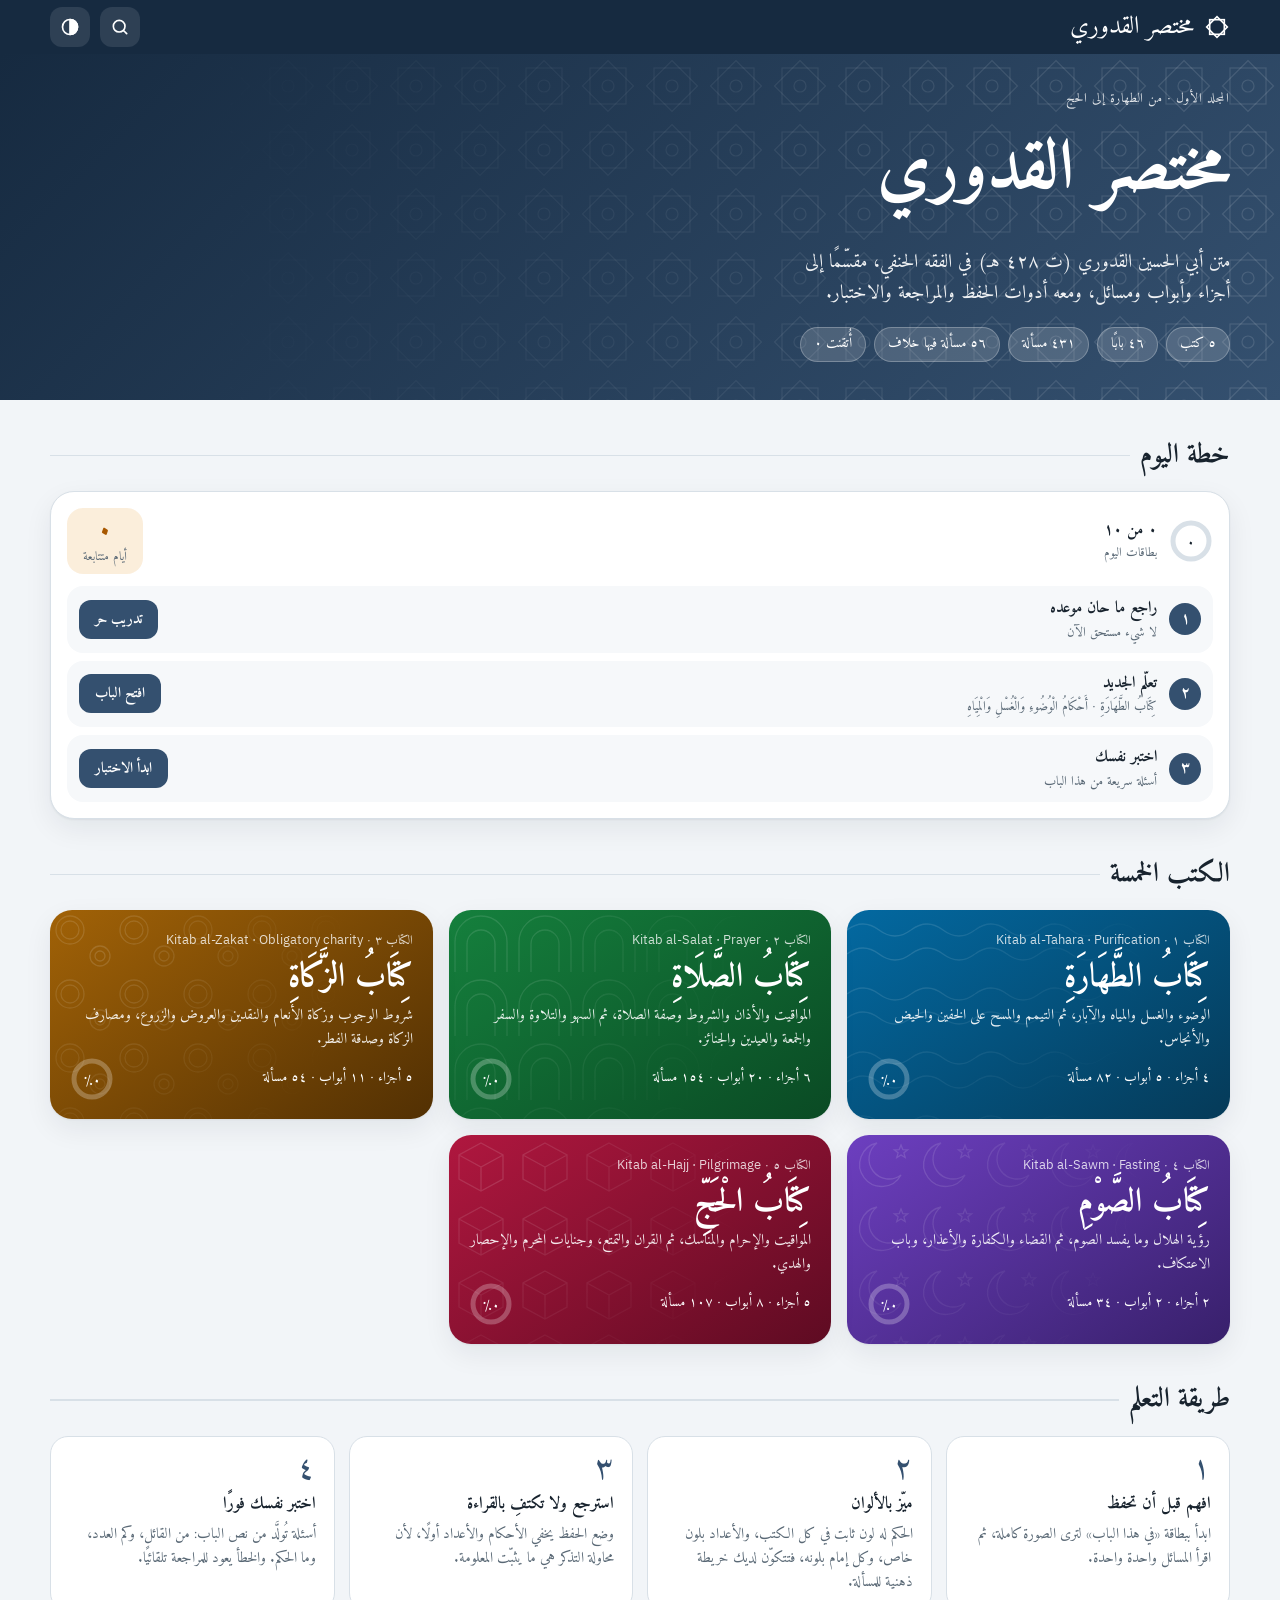
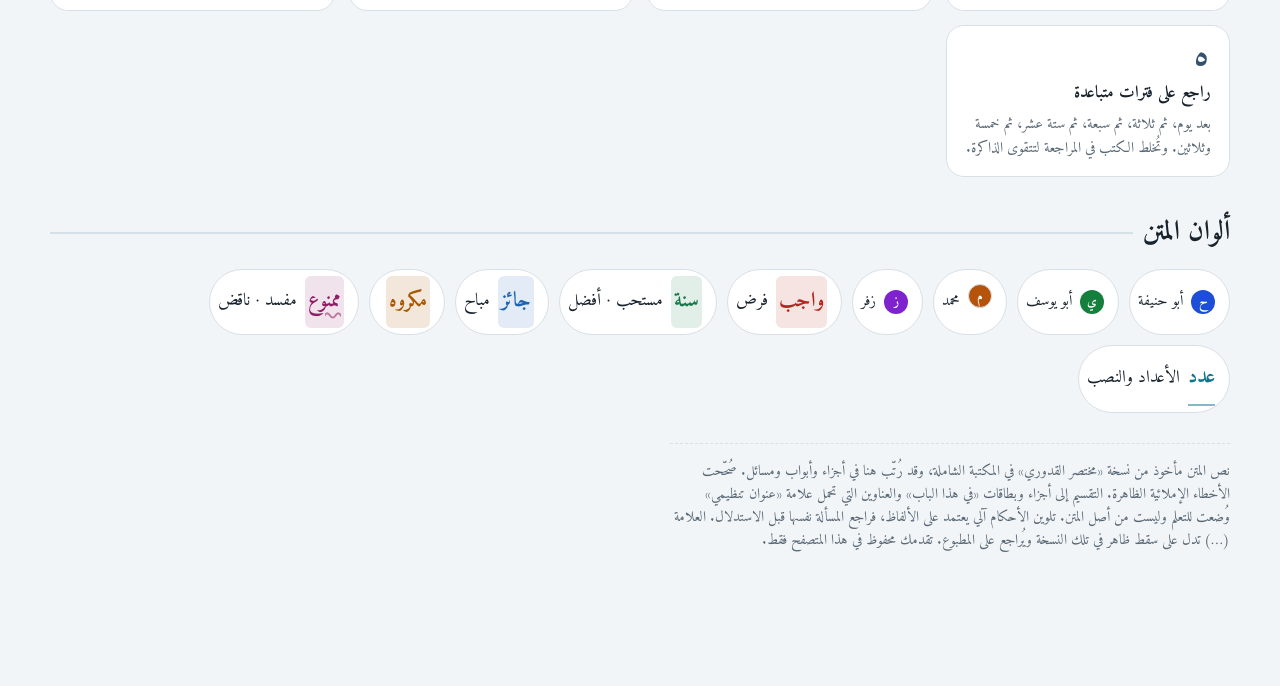
==== commit f1c0693a: "updated" ====
--- a/docs/index.html
+++ b/docs/index.html
@@ -1,8 +1,5 @@
-<!doctype html>
-<html lang="ar" dir="rtl"><head><meta charset="utf-8">
-<meta name="viewport" content="width=device-width,initial-scale=1,viewport-fit=cover">
-<meta name="description" content="مختصر القدوري: متن الفقه الحنفي مرتبًا للتعلم والحفظ والمراجعة">
-<title>مختصر القدوري</title>
+<!doctype html><html lang="ar" dir="rtl"><head><meta charset="utf-8"><meta name="viewport" content="width=device-width,initial-scale=1,viewport-fit=cover"><title>مختصر القدوري</title><style>:root{color-scheme:light;padding-top:env(safe-area-inset-top,0px);padding-bottom:env(safe-area-inset-bottom,0px)}body{margin:0;font:14px system-ui}[hidden]{display:none!important}</style></head><body><title>مختصر القدوري</title>
+<meta name="claude:viewport-fit-sides" content="cover">
 <link rel="preconnect" href="https://fonts.googleapis.com">
 <link rel="preconnect" href="https://fonts.gstatic.com" crossorigin>
 <link rel="stylesheet" href="https://fonts.googleapis.com/css2?family=Amiri:wght@400;700&family=Aref+Ruqaa:wght@400;700&family=IBM+Plex+Sans+Arabic:wght@400;500;600&display=swap">
@@ -15,9 +12,9 @@
   --im-h: #1d4ed8; --im-y: #15803d; --im-m: #b45309; --im-z: #7e22ce;
   --r-must: #b3261e; --r-sun: #17794b; --r-ok: #1d63b0; --r-mak: #a85800; --r-bad: #8e1f64; --r-num: #0e7490;
   --k: #34506f; --k-h: #34506f; --k-soft: #e4ebf3; --k-deep: #162a40; --k-bg: #f2f5f8;
-  --f-display: 'Aref Ruqaa', 'Amiri', 'Noto Naskh Arabic', serif;
+  --f-display: 'Amiri', 'Noto Naskh Arabic', serif;
   --f-text: 'Amiri', 'Scheherazade New', 'Noto Naskh Arabic', 'Traditional Arabic', serif;
-  --f-ui: 'IBM Plex Sans Arabic', 'Segoe UI', Tahoma, system-ui, sans-serif;
+  --f-ui: 'Amiri', 'IBM Plex Sans Arabic', 'Segoe UI', Tahoma, system-ui, sans-serif;
   --fs: 1.3rem;
 }
 .k0{--k:#34506f;--k-h:#34506f;--k-soft:#e4ebf3;--k-deep:#162a40;--k-bg:#f2f5f8;}
@@ -360,13 +357,15 @@
 @media (max-width: 520px) { .opts { grid-template-columns: 1fr; } .part { padding: 16px 16px 18px; border-radius: 20px; } .fc-act button { padding: 12px 6px; } }
 @media (max-width: 400px) { .dock { gap: 3px; padding: 5px; } .dock .tbtn { padding: 0 9px; } .seg button { padding: 8px 9px; } }
 
+.pgl{display:flex;align-items:center;gap:10px;margin-top:10px}.pgb{flex:1;height:6px;border-radius:6px;background:color-mix(in srgb,var(--ink) 12%,transparent);overflow:hidden}.pgb b{display:block;height:100%;background:var(--ac,var(--accent,#2a7))}.pgl small{opacity:.7}
+.mt{line-height:2.5}.hero h1{line-height:1.6}h1,h2,h3{line-height:1.6}
+
 </style>
-</head><body>
 <div id="app" class="k0" dir="rtl" lang="ar"></div>
 <script>
 (function () {
 'use strict';
-const D = [{"n":1,"title":"كتاب الطهارة","babs":[{"t":"أحكام الوضوء والغسل والمياه","ed":true,"items":[["f","فرائض الوضوء وسننه ومستحباته"],["q","﴿يا أيها الذين آمنوا إذا قمتم إلى الصلاة فاغسلوا وجوهكم وأيديكم إلى المرافق وامسحوا برؤوسكم وأرجلكم إلى الكعبين﴾"],["l","ففرض الطهارة:"],["m","غسل الأعضاء الثلاثة ومسح الرأس والمرفقان والكعبان يدخلان في الغسل والمفروض في مسح الرأس مقدار الناصية لما روى المغيرة بن شعبة [أن النبي ﷺ أتى سباطة قوم فبال وتوضأ ومسح على ناصيته وخفيه]"],["l","وسنن الطهارة:"],["m","وغسل اليدين قبل إدخالها إذا استيقظ المتوضئ من نومه وتسمية الله تعالى في ابتداء الوضوء"],["m","والسواك والمضمضة والاستنشاق ومسح الأذنين وتخليل اللحية والأصابع وتكرار الغسل إلى الثلاث"],["m","ويستحب للمتوضئ أن ينوي الطهارة ويستوعب رأسه بالمسح ويرتب الوضوء فيبدأ بما بدأ الله تعالى بذكره وبالميامن"],["f","نواقض الوضوء"],["l","والمعاني الناقضة للوضوء:"],["m","كل ما خرج من السبيلين والدم والقيح والصديد إذا خرج من البدن فتجاوز إلى موضع يلحقه حكم التطهير والقيء إذا كان ملء الفم والنوم مضطجعا أو متكئا أو مستندا إلى شيء لو أزيل عنه لسقط والغلبة على العقل بالإغماء والجنون والقهقهة في كل صلاة ذات ركوع وسجود"],["f","الغسل: فرضه وسنته وموجباته"],["m","وفرض الغسل: المضمضة والاستنشاق وغسل سائر البدن"],["l","وسنة الغسل:"],["m","أن يبدأ المغتسل يديه وفرجه ويزيل النجاسة إن كانت على بدنه ثم يتوضأ وضوءه للصلاة إلا رجليه ثم يفيض الماء على رأسه وسائر جسده ثلاثا ثم يتنحى عن ذلك المكان فيغتسل رجليه"],["m","وليس على المرأة أن تنقض ضفائرها في الغسل إذا بلغ الماء أصول الشعر"],["l","والمعاني الموجبة للغسل:"],["m","إنزال المني على وجه الدفق والشهوة من الرجل والمرأة والتقاء الختانين من غير إنزال والحيض والنفاس"],["m","وسن رسول الله ﷺ الغسل للجمعة والعيدين والإحرام"],["m","وليس في المذي والودي غسل وفيهما الوضوء"],["f","المياه التي تجوز بها الطهارة وما لا تجوز"],["m","والطهارة من الأحداث جائزة بماء السماء والأودية والعيون والآبار وماء البحار ولا تجوز بما اعتصر من الشجر والثمر ولا بماء غلب عليه غيره وأخرجه عن طبع الماء كالأشربة والخل وماء الورد وماء الباقلاء والمرق وماء الزردج"],["m","وتجوز الطهارة بماء خالطه شيء طاهر فغير أحد أوصافه كماء المد والماء الذي يختلط به الأشنان والصابون والزعفران"],["m","وكل ماء وقعت فيه نجاسة لم يجز الوضوء به قليلا أو كثيرا [لأن النبي ﷺ أمر بحفظ الماء من النجاسة فقال لا يبولن أحدكم في الماء الدائم ولا يغتسلن فيه من الجنابة] و [قال ﷺ: إذا استيقظ أحدكم من منامه فلا يغمسن يده في الإناء حتى يغسلها ثلاثا فإنه لا يدري أين باتت يده]"],["m","وأما الماء الجاري إذا وقعت فيه نجاسة جاز الوضوء منه إذا لم ير لها أثر لا تستقر مع جريان الماء"],["m","والغدير العظيم الذي لا يتحرك أحد طرفيه بتحريك الطرف الآخر إذا وقعت نجاسة في أحد جانبيه جاز الوضوء من الجانب الآخر لأن الظاهر أن النجاسة لا تصل إليه"],["m","وموت ما ليس له نفس سائلة في الماء لا ينجسه كالبق والذباب والزنابير والعقارب وموت ما يعيش في الماء فيه لا يفسده كالسمك والضفدع والسرطان"],["m","والماء المستعمل لا يجوز استعماله في طهارة الأحداث"],["m","والمستعمل: كل ماء أزيل به حدث أو استعمل في البدن على وجه القربة"],["f","الدباغ والأجزاء الطاهرة من الميتة"],["m","وكل إهاب دبغ فقد طهر وجازت الصلاة فيه والوضوء منه إلا جلد الخنزير والآدمي"],["m","وشعر الميتة وعظمها وعصبها وحافرها وقرنها طاهر"],["f","أحكام الآبار"],["m","وإذا وقعت في البئر نجاسة نزحت وكان نزح ما فيها من الماء طهارة لها"],["m","فإن ماتت فيها فأرة أو عصفورة أو صعوة أو سوادنية أو سام أبرص نزح منها ما بين عشرين دلوا إلى ثلاثين دلوا بحسب كبر الحيوان وصغره"],["m","وإن ماتت فيها حمامة أو دجاجة أو سنور نزح منها ما بين أربعين دلوا إلى ستين"],["m","وإن مات فيها كلب أو شاة أو آدمي نزح جميع ما فيها من الماء"],["m","وإن انتفخ الحيوان فيها أو تفسخ نزح جميع ما فيها من الماء صغر الحيوان أو كبر"],["m","وعدد الدلاء يعتبر بالدلو الوسط المستعمل للآبار في البلدان فإن نزح منها بدلو عظيم قدر ما يسع عشرين دلوا من الدلو الوسط احتسب به"],["m","وإن كانت البئر معينا لا تنزح ما فيها من الماء أخرجوا مقدار ما كان فيها من الماء وقد روي عن محمد بن الحسن رحمه الله أنه قال: ينزح منها مائتا دلو إلى ثلاثمائة دلو"],["m","وإذا وجد في البئر أو غيرها ولا يدرون متى وقعت ولم تنتفخ ولم تتفسخ أعادوا صلاة يوم وليلة إذا كانوا توضئوا منها وغسلوا كل شيء أصابه ماؤها"],["m","وإن كانت انتفخت أو تفسخت أعادوا صلاة ثلاثة أيام ولياليها في قول أبي حنيفة رحمه الله وقال أبو يوسف ومحمد رحمهما الله: ليس عليهم إعادة شيء حتى يتحققوا متى وقعت"],["f","الأسآر"],["m","وسؤر الآدمي وما يؤكل لحمه طاهر وسؤر الكلب والخنزير وسباع البهائم نجس وسؤر الهرة والدجاجة المخلاة وسباع الطير وما يسكن في البيوت مثل الحية والفأرة مكروه"],["m","وسؤر الحمار والبغل مشكوك فيهما فإن لم يجد غيرهما توضأ بهما وتيمم بأيهما بدأ جاز"]]},{"t":"باب التيمم","ed":false,"items":[["m","ومن لم يجد الماء وهو مسافر أو خارج المصر بينه وبين المصر نحو الميل أو أكثر أو كان يجد الماء إلا أنه مريض فخاف إن استعمل الماء اشتد مرضه أو خاف الجنب إن غسل بالماء أن يقتله البرد أو يمرضه فإنه يتيمم بالصعيد"],["l","والتيمم ضربتان:"],["m","يمسح بإحداهما وجهه وبالأخرى يديه إلى المرفقين والتيمم من الجنابة والحدث سواء"],["m","ويجوز التيمم عند أبي حنيفة ومحمد بكل ما كان من جنس الأرض كالتراب والرمل والحجر والجص والنورة والكحل والزرنيخ"],["m","وقال أبو يوسف رحمه الله: لا يجوز إلا بالتراب والرمل خاصة"],["m","والنية فرض في التيمم مستحبة في الوضوء"],["m","وينقض التيمم كل شيء ينقض الوضوء وينقضه أيضا رؤية الماء إذا قدر على استعماله ولا يجوز التيمم إلا بصعيد طاهر"],["m","ويستحب لمن لا يجد الماء وهو يرجو أن يجده في آخر الوقت أن يؤخر الصلاة إلى آخر الوقت فإن وجد الماء توضأ به وصلى وإلا تيمم"],["m","ويصلي بتيممه ما شاء من الفرائض والنوافل"],["m","ويجوز التيمم للصحيح في المصر إذا حضرت جنازة والولي غيره فخاف إن اشتغل بالطهارة أن تفوته الصلاة فإنه يتيمم ويصلي وكذلك من حضر العيد فخاف إن اشتغل بالطهارة أن تفوته صلاة العيدين فإنه يتيمم ويصلي"],["m","وإن خاف من شهد الجمعة إن اشتغل بالطهارة أن تفوته صلاة الجمعة لم يتيمم ولكنه يتوضأ فإن أدرك الجمعة صلاها وإلا صلى الظهر أربعا"],["m","وكذلك إذا ضاق الوقت فخشي إن توضأ فات الوقت لم يتيمم ولكنه يتوضأ ويصلي فائتة"],["m","والمسافر إذا نسي الماء في رحله فتيمم وصلى ثم ذكر الماء في الوقت لم يعد الصلاة عند أبي حنيفة ومحمد رحمهما الله"],["m","وقال أبو يوسف: يعيدها"],["m","وليس على المتيمم إذا لم يغلب على ظنه أن بقربه ماء أن يطلب الماء فإن غلب على ظنه أن هناك ماء لم يجز له أن يتيمم حتى يطلبه وإن كان مع رفيقه ماء طلبه منه قبل أن يتيمم فإن منعه منه تيمم وصلى"]]},{"t":"باب المسح على الخفين","ed":false,"items":[["m","المسح على الخفين جائز بالسنة من كل حدث موجب للوضوء إذا لبس الخفين على طهارة كاملة ثم أحدث"],["m","فإن كان مقيما مسح يوما وليلة وإن كان مسافرا مسح ثلاثة أيام ولياليها وابتداؤها عقيب الحدث"],["m","والمسح على الخفين على ظاهرهما خطوطا بالأصابع يبدأ من رؤوس أصابع الرجل إلى الساق"],["m","وفرض ذلك مقدار ثلاث أصابع من أصغر أصابع اليد"],["m","ولا يجوز المسح على خف فيه خرق كبير يبين منه مقدار ثلاث أصابع من أصابع الرجل وإن كان أقل من ذلك جاز"],["m","ولا يجوز المسح على الخفين لمن وجب عليه الغسل"],["m","ونقض المسح ما ينقض الوضوء وينقضه أيضا نزع الخف ومضي المدة فإذا مضت المدة نزع خفيه وغسل رجليه وصلى وليس عليه إعادة بقية الوضوء"],["m","ومن ابتدأ المسح وهو مقيم فسافر قبل تمام يوم وليلة مسح ثلاثة أيام ولياليها ومن ابتدأ المسح وهو مسافر ثم أقام فإن كان مسح يوما وليلة أو أكثر لزمه نزع خفيه وغسل رجليه وإن كان مسح أقل من يوم وليلة تمم مسح يوم وليلة"],["m","ومن لبس الجرموق فوق الخف مسح عليه"],["m","ولا يجوز المسح على الجوربين عند أبي حنيفة رحمه الله إلا أن يكونا منعلين أو مجلدين وقال أبو يوسف ومحمد رحمهما الله: يجوز المسح على الجوربين إذا كانا ثخينين لا يشفان الماء"],["m","ولا يجوز المسح على العمامة والقلنسوة والبرقع والقفازين"],["m","ويجوز المسح على الجبائر وإن شدها على غير وضوء فإن سقطت عن غير برء لم يبطل المسح وإن سقطت عن برء بطل المسح"]]},{"t":"باب الحيض","ed":false,"items":[["f","مدة الحيض وألوانه وأحكامه"],["m","أقل الحيض ثلاثة أيام ولياليها وما نقص عن ذلك فليس بحيض وهو استحاضة"],["m","وأكثر الحيض عشرة أيام ولياليها وما زاد على ذلك فهو استحاضة"],["m","وما تراه المرأة من الحمرة والصفرة والكدرة في أيام الحيض فهو حيض حتى ترى البياض الخالص"],["m","والحيض يسقط عن الحائض الصلاة ويحرم عليها الصوم وتقضي الصوم ولا تقضي الصلاة ولا تدخل المسجد ولا تطوف بالبيت ولا يأتيها زوجها"],["m","ولا يجوز لحائض ولا جنب قراءة القرآن"],["m","ولا يجوز لمحدث مس المصحف إلا أن يأخذه بغلافه"],["m","وإذا انقطع دم الحيض لأقل من عشرة أيام لم يجز وطؤها حتى تغتسل أو يمضي عليها وقت صلاة كامل فإن انقطع دمها لعشرة أيام جاز وطؤها قبل الغسل"],["m","والطهر إذا تخلل بين الدمين في مدة الحيض فهو كالدم الجاري"],["m","وأقل الطهر خمسة عشر يوما ولا غاية لأكثره"],["f","الاستحاضة"],["m","ودم الاستحاضة هو ما تراه المرأة أقل من ثلاثة أيام أو أكثر من عشرة أيام فحكمه حكم الرعاف الدائم: لا يمنع الصوم ولا الصلاة ولا الوطء"],["m","وإذا زاد الدم على عشرة أيام وللمرأة عادة معروفة ردت إلى أيام عادتها وما زاد على ذلك فهو استحاضة وإن ابتدأت مع البلوغ مستحاضة فحيضها عشرة أيام من كل شهر والباقي استحاضة"],["m","والمستحاضة ومن به سلس البول والرعاف الدائم والجرح الذي لا يرقأ يتوضئون لوقت كل صلاة فيصلون بذلك الوضوء في الوقت ما شاءوا من الفرائض والنوافل فإذا خرج الوقت بطل وضوءهم وكان عليهم استئناف الوضوء لصلاة أخرى"],["f","النفاس"],["m","والنفاس: هو الدم الخارج عقيب الولادة والدم الذي تراه الحامل وما تراه المرأة في حال ولادتها قبل خروج الولد استحاضة"],["m","وأقل النفاس لا حد له وأكثره أربعون يوما وما زاد على ذلك فهو استحاضة وإذا تجاوز الدم الأربعين وقد كانت هذه المرأة ولدت قبل ذلك ولها عادة في النفاس ردت إلى أيام عادتها وإن لم تكن لها عادة فابتداء نفاسها أربعون يوما"],["m","ومن ولدت ولدين في بطن واحد فنفاسها ما خرج من الدم عقيب الولد الأول عند أبي حنيفة وأبي يوسف وقال محمد وزفر: نفاسها ما خرج من الدم عقيب الولد الثاني"]]},{"t":"باب الأنجاس","ed":false,"items":[["m","تطهير النجاسة واجب من بدن المصلي وثوبه والمكان الذي يصلي عليه"],["m","ويجوز تطهير النجاسة بالماء وبكل مائع طاهر يمكن إزالتها به كالخل وماء الورد"],["m","وإذا أصابت الخف نجاسة ولها جرم فجفت فدلكه بالأرض جاز"],["m","والمني نجس يجب غسل رطبه فإذا جف على الثوب أجزأ فيه الفرك"],["m","والنجاسة إذا أصابت المرآة أو السيف اكتفي بمسحهما"],["m","وإذا أصابت الأرض نجاسة فجفت بالشمس وذهب أثرها جازت الصلاة بمكانها ولا يجوز التيمم منها"],["m","ومن أصابه من النجاسة المغلظة كالدم والبول والغائط والخمر مقدار الدرهم فما دونه جازت الصلاة معه فإن زاد لم تجز وإن أصابته نجاسة مخففة كبول ما يؤكل لحمه جازت الصلاة معه ما لم يبلغ ربع الثوب"],["l","وتطهير النجاسة التي يجب غسلها على وجهين:"],["m","فما كان له منها عين مرئية فطهارتها زوال عينها إلا أن يبقى من أثرها ما يشق إزالته وما ليس له عين مرئية فطهارتها أن يغسل حتى يغلب على ظن الغاسل أنه قد طهر"],["m","والاستنجاء سنة يجزئ فيه الحجر وما يقوم مقامه يمسحه حتى ينقيه وليس فيه عدد مسنون وغسله بالماء أفضل فإن تجاوزت النجاسة مخرجها لم يجز فيه إلا الماء ولا يستنجي بعظم ولا بروث ولا بطعام ولا بيمينه إلا بعذر"]]}]},{"n":2,"title":"كتاب الصلاة","babs":[{"t":"أوقات الصلاة","ed":true,"items":[["f","الأوقات الخمسة والوتر"],["m","أول وقت الصبح إذا طلع الفجر الثاني وهو البياض المعترض في الأفق وآخر وقتها ما لم تطلع الشمس"],["m","وأول وقت الظهر إذا زالت الشمس وآخر وقتها عند أبي حنيفة إذا صار ظل كل شيء مثليه سوى فيء الزوال وقال أبو يوسف ومحمد: إذا صار ظل كل شيء مثله"],["m","وأول وقت العصر إذا خرج وقت الظهر على القولين وآخر وقتها ما لم تغرب الشمس"],["m","وأول وقت المغرب إذا غربت الشمس وآخر وقتها ما لم يغب الشفق وهو البياض الذي في الأفق بعد الحمرة عند أبي حنيفة وقال أبو يوسف ومحمد: هو الحمرة"],["m","وأول وقت العشاء إذا غاب الشفق وآخر وقتها ما لم يطلع الفجر وأول وقت الوتر بعد العشاء وآخر وقتها ما لم يطلع الفجر"],["f","الأوقات المستحبة"],["m","ويستحب الإسفار بالفجر"],["m","والإبراد بالظهر في الصيف وتقديمها في الشتاء وتأخير العصر ما لم تتغير الشمس وتعجيل المغرب وتأخير العشاء إلى ما قبل ثلث الليل ويستحب في الوتر لمن يألف صلاة الليل أن يؤخر الوتر إلى آخر الليل فإن لم يثق بالانتباه أوتر قبل النوم"]]},{"t":"باب الأذان","ed":false,"items":[["m","الأذان سنة للصلوات الخمس والجمعة دون ما سواها"],["m","وصفة الأذان: أن يقول: الله أكبر الله أكبر - إلى آخره ولا ترجيع فيه ويزيد في أذان الفجر بعد الفلاح: الصلاة خير من النوم مرتين"],["m","والإقامة مثل الأذان إلا أنه يزيد فيها بعد الفلاح: قد قامت الصلاة مرتين"],["m","ويترسل في الأذان ويحدر في الإقامة ويستقبل بهما القبلة فإذا بلغ إلى الصلاة والفلاح حول وجهه يمينا وشمالا"],["m","ويؤذن للفائتة ويقيم فإن فاتته صلوات أذن للأولى وأقام وكان مخيرا في الباقية: إن شاء أذن وأقام وإن شاء اقتصر على الإقامة"],["m","وينبغي أن يؤذن ويقيم على طهر فإن أذن على غير وضوء جاز ويكره أن يقيم على غير وضوء أو يؤذن وهو جنب ولا يؤذن لصلاة قبل دخول وقتها"]]},{"t":"باب شروط الصلاة التي تتقدمها","ed":false,"items":[["m","يجب على المصلي أن يقدم الطهارة من الأحداث والأنجاس على ما قدمناه ويستر عورته والعورة من الرجل: ما تحت السرة إلى الركبة والركبة من العورة"],["m","وبدن المرأة الحرة كله عورة إلا وجهها وكفيها وقدميها وما كان عورة من الرجل فهو عورة من الأمة وبطنها وظهرها عورة وما سوى ذلك من بدنها فليس بعورة"],["m","ومن لم يجد ما يزيل به النجاسة صلى معها ولم يعد الصلاة"],["m","ومن لم يجد ثوبا صلى عريانا قاعدا يومئ بالركوع والسجود فإن صلى قائما أجزأه والأول أفضل"],["m","وينوي الصلاة التي يدخل فيها بنية لا يفصل بينها وبين التحريمة بعمل"],["m","ويستقبل القبلة إلا أن يكون خائفا فيصلي إلى أي جهة قدر فإن اشتبهت عليه القبلة وليس بحضرته من يسأله عنها اجتهد وصلى"],["m","فإن علم أنه أخطأ بعد ما صلى فلا إعادة عليه وإن علم ذلك وهو في الصلاة استدار إلى القبلة وبنى عليها"]]},{"t":"باب صفة الصلاة","ed":false,"items":[["f","فرائض الصلاة"],["l","فرائض الصلاة ستة:"],["m","التحريمة والقيام والقراءة والركوع والسجود والقعدة الأخيرة مقدار التشهد"],["m","وما زاد على ذلك فهو سنة"],["f","كيفية الصلاة: من التكبير إلى السلام"],["m","فإذا دخل الرجل في الصلاة كبر ورفع يديه مع التكبير حتى يحاذي بإبهاميه شحمتي أذنيه فإن قال بدلا من التكبير: الله أجل أو أعظم أو الرحمن أكبر أجزأه عند أبي حنيفة ومحمد وقال أبو يوسف: لا يجزئه إلا بلفظ التكبير"],["m","ويعتمد بيده اليمنى على اليسرى ويضعهما تحت سرته ثم يقول: سبحانك اللهم وبحمدك وتبارك اسمك وتعالى جدك ولا إله غيرك ويستعيذ بالله من الشيطان الرجيم ويقرأ بسم الله الرحمن الرحيم ويسر بهما"],["m","ثم يقرأ فاتحة الكتاب وسورة معها أو ثلاث آيات من أي سورة شاء وإذا قال الإمام ﴿ولا الضالين﴾ قال: آمين ويقولها ويخفونها ثم يكبر ويركع"],["m","ويعتمد بيديه على ركبتيه ويفرج أصابعه ويبسط ظهره ولا يرفع رأسه ولا ينكسه ويقول في ركوعه: سبحان ربي العظيم ثلاثا وذلك أدناه ثم يرفع رأسه …"],["m","وسجد واعتمد بيديه على الأرض ووضع وجهه بين كفيه وسجد على أنفه وجبهته فإن اقتصر على أحدهما جاز عند أبي حنيفة وقال أبو يوسف ومحمد: لا يجوز الاقتصار على الأنف إلا من عذر وإن سجد على كور عمامته أو فاضل ثوبه جاز"],["m","ويبدي ضبعيه ويجافي بطنه عن فخذيه ويوجه أصابع رجليه نحو القبلة ويقول في سجوده: سبحان ربي الأعلى ثلاثا وذلك أدناه ثم يرفع رأسه ويكبر فإذا اطمأن جالسا كبر وسجد فإذا اطمأن ساجدا كبر واستوى قائما على صدور قدميه ولا يقعد ولا يعتمد بيديه على الأرض"],["m","ويفعل في الركعة الثانية مثل ما فعل في الأولى إلا أنه لا يستفتح ولا يتعوذ ولا يرفع يديه إلا في التكبيرة الأولى"],["m","فإذا رفع رأسه من السجدة الثانية في الركعة الثانية افترش رجله اليسرى فجلس عليها ونصب اليمنى نصبا ووجه أصابعه نحو القبلة ووضع يديه على فخذيه وبسط أصابعه وتشهد"],["l","والتشهد أن يقول:"],["m","التحيات لله والصلوات والطيبات السلام عليك أيها النبي ورحمة الله وبركاته السلام علينا وعلى عباد الله الصالحين أشهد أن لا إله إلا الله وأشهد أن محمدا عبده ورسوله ولا يزيد على هذا في القعدة الأولى"],["m","ويقرأ في الركعتين الأخريين بفاتحة الكتاب خاصة فإذا جلس في آخر الصلاة جلس كما في الأولى وتشهد وصلى على النبي ﷺ ودعا بما شاء بما يشبه ألفاظ القرآن والأدعية المأثورة ولا يدعو بما يشبه كلام الناس ثم يسلم عن يمينه فيقول: السلام عليكم ورحمة الله وعن يساره مثل ذلك"],["f","الجهر والإسرار بالقراءة"],["m","ويجهر بالقراءة في الفجر والركعتين الأوليين من المغرب والعشاء إن كان إماما ويخفي القراءة فيما بعد الأوليين وإن كان منفردا فهو مخير: إن شاء جهر وأسمع نفسه وإن شاء خافت ويخفي الإمام القراءة في الظهر والعصر"],["f","الوتر"],["l","والوتر:"],["m","ثلاث ركعات لا يفصل بينها بسلام"],["m","ويقنت في الثالثة قبل الركوع في جميع السنة ويقرأ في كل ركعة من الوتر بفاتحة الكتاب وسورة معها فإذا أراد أن يقنت كبر ورفع يديه ثم قنت"],["m","ولا يقنت في صلاة غيرها"],["f","القراءة في الصلاة"],["m","وليس في شيء من الصلوات قراءة سورة بعينها لا يجزئ غيرها ويكره أن يتخذ سورة بعينها لصلاة لا يقرأ فيها غيرها"],["m","وأدنى ما يجزئ من القراءة في الصلاة ما يتناوله اسم القرآن عند أبي حنيفة وقال أبو يوسف ومحمد: لا يجزئ أقل من ثلاث آيات قصار أو آية طويلة"],["m","ولا يقرأ المؤتم خلف الإمام"],["f","الجماعة والإمامة"],["m","ومن أراد الدخول في صلاة غيره يحتاج إلى نيتين: نية الصلاة ونية المتابعة"],["l","والجماعة:"],["m","سنة مؤكدة"],["m","وأولى الناس بالإمامة أعلمهم بالسنة فإن تساووا فأقرؤهم فإن تساووا فأورعهم فإن تساووا فأسنهم"],["m","ويكره تقديم العبد والأعرابي والفاسق والأعمى وولد الزنا فإن تقدموا جاز"],["m","وينبغي للإمام أن لا يطول بهم الصلاة"],["m","ويكره للنساء أن يصلين وحدهن جماعة فإن فعلن وقفت الإمام وسطهن"],["m","ومن صلى مع واحد أقامه عن يمينه فإن كان اثنين تقدم عليهما"],["m","ولا يجوز للرجال أن يقتدوا بامرأة أو صبي"],["m","ويصف الرجال ثم الصبيان ثم النساء"],["m","فإن قامت امرأة إلى جنب رجل وهما مشتركان في صلاة واحدة فسدت صلاته"],["m","ويكره للنساء حضور الجماعة ولا بأس بأن تخرج العجوز في الفجر والمغرب والعشاء عند أبي حنيفة وقال أبو يوسف ومحمد: يجوز خروج العجوز في كل صلاة"],["m","ولا يصلي الطاهر خلف من به سلس البول ولا الطاهرات خلف المستحاضة ولا القارئ خلف الأمي ولا المكتسي خلف العريان"],["m","ويجوز أن يؤم المتيمم المتوضئين والماسح على الخفين الغاسلين ويصلي القائم خلف القاعد ولا يصلي الذي يركع ويسجد خلف المومئ ولا يصلي المفترض خلف المتنفل ولا من يصلي فرضا خلف من يصلي فرضا آخر ويصلي المتنفل خلف المفترض"],["m","ومن اقتدى بإمام ثم علم أنه على غير وضوء أعاد الصلاة"],["f","مكروهات الصلاة"],["m","ويكره للمصلي أن يعبث بثوبه أو بجسده ولا يقلب الحصى إلا أن لا يمكنه السجود فيسويه مرة واحدة ولا يفرقع أصابعه ولا يتخصر ولا يسدل ثوبه ولا يعقص شعره ولا يكف ثوبه ولا يلتفت ولا يقعي ولا يرد السلام بلسانه ولا بيده ولا يتربع إلا من عذر ولا يأكل ولا يشرب"],["f","الحدث في الصلاة ومفسدات الصلاة"],["m","فإن سبقه الحدث انصرف فإن كان إماما استخلف وتوضأ وبنى على صلاته والاستئناف أفضل"],["m","وإن نام فاحتلم أو جن أو أغمي عليه أو قهقه استأنف الوضوء والصلاة"],["m","وإن تكلم في صلاته عامدا أو ساهيا بطلت صلاته"],["m","وإن سبقه الحدث بعد التشهد توضأ وسلم وإن تعمد الحدث في هذه الحالة أو تكلم أو عمل عملا ينافي الصلاة تمت صلاته"],["m","وإن رأى المتيمم الماء في صلاته بطلت صلاته"],["m","وإن رآه بعدما قعد قدر التشهد أو كان ماسحا على الخفين فانقضت مدة مسحه أو خلع خفيه بعمل يسير أو كان أميا فتعلم سورة أو عريانا فوجد ثوبا أو موميا فقدر على الركوع والسجود أو تذكر أن عليه صلاة قبل هذه الصلاة أو وقت العصر في الجمعة أو كان ماسحا على الجبيرة فسقطت عن برء أو كان صاحب عذر فانقطع عذره بطلت صلاته في قول أبي حنيفة وقال أبو يوسف ومحمد: تمت صلاته"]]},{"t":"باب قضاء الفوائت","ed":false,"items":[["m","ومن فاتته الصلاة قضاها إذا ذكرها وقدمها لزوما على صلاة الوقت إلا أن يخاف فوات صلاة الوقت فيقدم صلاة الوقت ثم يقضيها فإن فاتته صلوات رتبها في القضاء كما وجبت في الأصل إلا أن تزيد الفوائت على ست صلوات فيسقط الترتيب فيها"]]},{"t":"باب الأوقات التي تكره فيها الصلاة","ed":false,"items":[["m","لا تجوز الصلاة عند طلوع الشمس ولا عند قيامها في الظهيرة ولا عند غروبها ولا يصلى على جنازة ولا يسجد للتلاوة إلا عصر يومه عند غروب الشمس"],["m","ويكره أن يتنفل بعد صلاة الفجر حتى تطلع الشمس وبعد صلاة العصر حتى تغرب الشمس ولا بأس بأن يصلي في هذين الوقتين الفوائت ويسجد للتلاوة ويصلي على الجنازة"],["m","ولا يصلي ركعتي الطواف"],["m","ويكره أن يتنفل بعد طلوع الفجر بأكثر من ركعتي الفجر ولا يتنفل قبل المغرب"]]},{"t":"باب النوافل","ed":false,"items":[["m","السنة في الصلاة أن يصلي ركعتين بعد طلوع الفجر وأربعا قبل الظهر وركعتين بعدها وأربعا قبل العصر وإن شاء ركعتين وركعتين بعد المغرب وأربعا قبل العشاء وأربعا بعدها وإن شاء ركعتين"],["m","ونوافل النهار إن شاء صلى ركعتين بتسليمة واحدة وإن شاء أربعا وتكره الزيادة على ذلك"],["m","فأما نافلة الليل فقال أبو حنيفة: إن صلى ثماني ركعات بتسليمة واحدة جاز وتكره الزيادة على ذلك وقال أبو يوسف ومحمد: لا يزيد بالليل على ركعتين بتسليمة واحدة"],["m","والقراءة في الفرض واجبة في الركعتين الأوليين وهو مخير في الأخريين إن شاء قرأ وإن شاء سبح وإن شاء سكت"],["m","والقراءة واجبة في جميع ركعات النفل وفي جميع الوتر ومن دخل في صلاة النفل ثم أفسدها قضاها"],["m","فإن صلى أربع ركعات وقعد في الأوليين ثم أفسد الأخريين قضى ركعتين"],["m","ويصلي النافلة قاعدا مع القدرة على القيام وإن افتتحها قائما ثم قعد جاز عند أبي حنيفة وقال أبو يوسف ومحمد: لا يجوز إلا من عذر"],["m","ومن كان خارج المصر يجوز أن يتنفل على دابته إلى أي جهة توجهت يومئ إيماء"]]},{"t":"باب سجود السهو","ed":false,"items":[["m","سجود السهو واجب في الزيادة والنقصان بعد السلام يسجد سجدتين ثم يتشهد ويسلم"],["m","والسهو يلزم إذا زاد في صلاته فعلا من جنسها ليس منها أو ترك فعلا مسنونا أو ترك قراءة فاتحة الكتاب أو القنوت أو التشهد أو تكبيرات العيدين أو جهر الإمام فيما يخافت أو خافت فيما يجهر"],["m","وسهو الإمام يوجب على المؤتم السجود فإن لم يسجد الإمام لم يسجد المؤتم وإن سها المؤتم لم يلزم الإمام ولا المؤتم السجود"],["m","ومن سها عن القعدة الأولى ثم تذكر وهو إلى حال القعود أقرب عاد فجلس وتشهد وإن كان إلى حال القيام أقرب لم يعد ويسجد للسهو"],["m","ومن سها عن القعدة الأخيرة فقام إلى الخامسة رجع إلى القعدة ما لم يسجد وألغى الخامسة ويسجد للسهو وإن قيد الخامسة بسجدة بطل فرضه وتحولت صلاته نفلا وكان عليه أن يضم إليها ركعة سادسة"],["m","وإن قعد في الرابعة قدر التشهد ثم قام ولم يسلم يظنها القعدة الأولى عاد إلى القعود ما لم يسجد في الخامسة ويسلم وإن قيد الخامسة بسجدة ضم إليها ركعة أخرى ويسجد للسهو وقد تمت صلاته والركعتان له نافلة"],["m","ومن شك في صلاته فلم يدر أثلاثا صلى أم أربعا وكان ذلك أول ما عرض له استأنف الصلاة فإن كان الشك يعرض له كثيرا بنى على غالب ظنه إن كان له ظن فإن لم يكن له ظن بنى على اليقين"]]},{"t":"باب صلاة المريض","ed":false,"items":[["m","إذا تعذر على المريض القيام صلى قاعدا يركع ويسجد فإن لم يستطع الركوع والسجود أومأ إيماء برأسه وجعل السجود أخفض من الركوع"],["m","ولا يرفع إلى وجهه شيئا يسجد عليه"],["m","فإن لم يستطع القعود استلقى على ظهره وجعل رجليه إلى القبلة وأومأ بالركوع والسجود وإن استلقى على جنبه ووجهه إلى القبلة وأومأ جاز فإن لم يستطع الإيماء برأسه أخر الصلاة ولا يومئ بعينه ولا بقلبه ولا بحاجبيه"],["m","فإن قدر على القيام ولم يقدر على الركوع والسجود لم يلزمه القيام وجاز أن يصلي قاعدا يومئ إيماء"],["m","فإن صلى الصحيح بعض صلاته قائما ثم حدث به مرض أتمها قاعدا يركع ويسجد أو يومئ إن لم يستطع الركوع والسجود أو مستلقيا إن لم يستطع القعود فإن صلى بإيماء ثم قدر على الركوع والسجود استأنف الصلاة"],["m","ومن أغمي عليه خمس صلوات فما دونها قضاها إذا صح فإن فاتته بالإغماء أكثر من ذلك لم يقض"]]},{"t":"باب سجود التلاوة","ed":false,"items":[["m","سجود التلاوة في القرآن أربعة عشر: في آخر الأعراف وفي الرعد والنحل وبني إسرائيل ومريم والأولى من الحج والفرقان والنمل و ﴿الم * تنزيل﴾ وص ﴿حم﴾ السجدة و ﴿إذا السماء انشقت﴾ و ﴿اقرأ باسم ربك﴾"],["m","والسجود واجب في هذه المواضع كلها على التالي والسامع سواء قصد سماع القرآن أو لم يقصد وإذا تلا الإمام آية السجدة سجدها وسجد المأموم معه وإن تلا المأموم لم يسجد الإمام ولا المأموم"],["m","وإن سمعوا وهم في الصلاة آية سجدة من رجل ليس معهم في الصلاة لم يسجدوها في الصلاة وسجدوها بعد الصلاة فإن سجدوها في الصلاة لم تجزهم ولم تفسد صلاتهم"],["m","ومن تلا آية سجدة فلم يسجدها حتى دخل في الصلاة فتلاها وسجد لها أجزأته السجدة عن التلاوتين وإن تلاها في غير الصلاة فسجد لها ثم دخل في الصلاة فتلاها سجد لها ولم تجزه السجدة الأولى ومن كرر تلاوة سجدة واحدة في مجلس واحد أجزأته سجدة واحدة"],["m","ومن أراد السجود كبر ولم يرفع يديه وسجد ثم كبر ورفع رأسه ولا تشهد عليه ولا سلام"]]},{"t":"باب صلاة المسافر","ed":false,"items":[["l","السفر الذي تتغير به الأحكام:"],["m","أن يقصد الإنسان موضعا بينه وبين ذلك الموضع مسيرة ثلاثة أيام ولياليها بسير الإبل ومشي الأقدام ولا يعتبر ذلك بالسير في الماء"],["m","وفرض المسافر عندنا: في كل صلاة رباعية ركعتان لا تجوز له الزيادة عليهما فإن صلى أربعا وقد قعد في الثانية مقدار التشهد أجزأته ركعتان عن فرضه وكانت الأخريان له نافلة وإن لم يقعد مقدار التشهد في الركعتين الأوليين بطلت صلاته"],["m","ومن خرج مسافرا صلى ركعتين إذا فارق بيوت المصر ولا يزال على حكم السفر حتى ينوي الإقامة في بلد خمسة عشر يوما فصاعدا فيلزمه الإتمام وإن نوى الإقامة أقل من ذلك لم يتم"],["m","ومن دخل بلدا ولم ينو أن يقيم فيه خمسة عشر يوما وإنما يقول غدا أخرج أو بعد غد أخرج حتى بقي على ذلك سنين صلى ركعتين"],["m","وإذا دخل العسكر أرض الحرب فنووا الإقامة بها خمسة عشر يوما لم يتموا الصلاة"],["m","وإذا دخل المسافر في صلاة المقيم مع بقاء الوقت أتم الصلاة وإن دخل معه في فائتة لم تجز صلاته خلفه"],["m","وإذا صلى المسافر بالمقيمين ركعتين سلم ثم أتم المقيمون صلاتهم ويستحب له إذا سلم أن يقول: أتموا صلاتكم فإنا قوم سفر"],["m","وإذا دخل المسافر مصره أتم الصلاة وإن لم ينو الإقامة فيه"],["m","ومن كان له وطن فانتقل عنه واستوطن غيره ثم سافر فدخل وطنه الأول لم يتم الصلاة وإذا نوى المسافر أن يقيم بمكة ومنى خمسة عشر يوما لم يتم الصلاة"],["m","ومن فاتته صلاة في السفر قضاها في الحضر ركعتين"],["m","ومن فاتته صلاة في الحضر قضاها في السفر أربعا"],["m","والعاصي والمطيع في السفر في الرخصة سواء"]]},{"t":"باب صلاة الجمعة","ed":false,"items":[["f","شروط الجمعة"],["m","لا تصح الجمعة إلا بمصر جامع أو في مصلى المصر ولا تجوز في القرى ولا تجوز إقامتها إلا بالسلطان أو من أمره السلطان"],["m","ومن شرائطها: الوقت فتصح في الوقت ولا تصح بعده"],["m","ومن شرائطها الخطبة قبل الصلاة يخطب الإمام خطبتين يفصل بينهما بقعدة ويخطب قائما على طهارة فإن اقتصر على ذكر الله تعالى جاز عند أبي حنيفة وقال أبو يوسف ومحمد: لا بد من ذكر طويل يسمى خطبة"],["m","وإن خطب قاعدا أو على غير طهارة جاز ويكره"],["m","ومن شرائطها: الجماعة وأقلهم عند أبي حنيفة ثلاثة سوى الإمام وقال أبو يوسف ومحمد: اثنان سوى الإمام"],["m","ويجهر الإمام بالقراءة في الركعتين وليس فيهما قراءة سورة بعينها"],["f","من تجب عليهم الجمعة ومن لا تجب"],["m","ولا تجب الجمعة على مسافر ولا امرأة ولا مريض ولا عبد ولا أعمى فإن حضروا وصلوا مع الناس أجزأهم عن فرض الوقت"],["m","ويجوز للمسافر والعبد والمريض ونحوهم أن يؤم في الجمعة"],["m","ومن صلى الظهر في منزله يوم الجمعة قبل صلاة الإمام ولا عذر له كره له ذلك وجازت صلاته فإن بدا له أن يحضر الجمعة فتوجه إليها بطلت صلاة الظهر عند أبي حنيفة بالسعي وقال أبو يوسف ومحمد: لا تبطل حتى يدخل مع الإمام"],["m","ويكره أن يصلي المعذورون الظهر بجماعة يوم الجمعة وكذلك أهل السجن"],["m","ومن أدرك الإمام يوم الجمعة صلى معه ما أدرك وبنى عليها الجمعة وإن أدركه في التشهد أو في سجود السهو بنى عليها الجمعة عند أبي حنيفة وأبي يوسف وقال محمد: إن أدرك معه أكثر الركعة الثانية بنى عليها الجمعة وإن أدرك أقلها بنى عليها الظهر"],["f","آداب يوم الجمعة"],["m","وإذا خرج الإمام على المنبر يوم الجمعة ترك الناس الصلاة والكلام حتى يفرغ من خطبته وإذا أذن المؤذنون يوم الجمعة الأذان الأول ترك الناس البيع والشراء وتوجهوا إلى صلاة الجمعة"],["m","فإذا صعد الإمام المنبر جلس وأذن المؤذنون بين يدي المنبر فإذا فرغ من خطبته أقاموا الصلاة وصلوا"]]},{"t":"باب صلاة العيدين","ed":false,"items":[["f","يوم الفطر"],["m","ويستحب في يوم الفطر: أن يطعم الإنسان قبل الخروج إلى المصلى ويغتسل ويتطيب ويتوجه إلى المصلى ولا يكبر في طريق المصلى عند أبي حنيفة وعندهما يكبر"],["m","ولا يتنفل في المصلى قبل صلاة العيد فإذا حلت الصلاة من ارتفاع الشمس دخل وقتها إلى الزوال فإذا زالت الشمس خرج وقتها"],["m","ويصلي الإمام بالناس ركعتين: يكبر في الأولى تكبيرة الافتتاح وثلاثا بعدها ثم يقرأ فاتحة الكتاب وسورة معها ثم يكبر تكبيرة يركع بها ثم يبتدئ في الركعة الثانية بالقراءة كبر ثلاث تكبيرات وكبر تكبيرة رابعة يركع بها ويرفع يديه في تكبيرات العيدين ثم يخطب بعد الصلاة خطبتين يعلم الناس فيها صدقة الفطر وأحكامها"],["m","ومن فاتته صلاة العيد مع الإمام لم يقضها"],["m","فإن غم الهلال على الناس فشهدوا عند الإمام برؤية الهلال بعد الزوال صلى العيد من الغد فإن حدث عذر منع الناس من الصلاة في اليوم الثاني لم يصلها بعده"],["f","يوم الأضحى وتكبير التشريق"],["m","ويستحب في يوم الأضحى: أن يغتسل ويتطيب ويؤخر الأكل حتى يفرغ من الصلاة ويتوجه إلى المصلى وهو يكبر"],["m","ويصلي الأضحى ركعتين كصلاة الفطر ويخطب بعدها خطبتين يعلم الناس فيهما الأضحية وتكبيرات التشريق فإن حدث عذر منع الناس من الصلاة في يوم الأضحى صلاها من الغد وبعد الغد ولا يصليها بعد ذلك"],["m","وتكبير التشريق أوله عقيب صلاة الفجر من يوم عرفة وآخره عقيب صلاة العصر من يوم النحر عند أبي حنيفة وقال أبو يوسف ومحمد: إلى صلاة العصر من آخر أيام التشريق"],["m","والتكبير عقيب الصلوات المفروضات وهو أن يقول: الله أكبر الله أكبر لا إله إلا الله والله أكبر الله أكبر ولله الحمد"]]},{"t":"باب صلاة الكسوف","ed":false,"items":[["m","إذا انكسفت الشمس صلى الإمام بالناس ركعتين كهيئة النافلة في كل ركعة ركوع واحد ويطول القراءة فيهما ويخفي عند أبي حنيفة وقال أبو يوسف ومحمد: يجهر ثم يدعو بعدها حتى تنجلي الشمس"],["m","ويصلي بالناس الإمام الذي يصلي بهم الجمعة فإن لم يجمع صلاها الناس فرادى"],["m","وليس في خسوف القمر جماعة وإنما يصلي كل واحد بنفسه وليس في الكسوف خطبة"]]},{"t":"باب الاستسقاء","ed":false,"items":[["m","قال أبو حنيفة رحمه الله: ليس في الاستسقاء صلاة مسنونة في جماعة فإن صلى الناس وحدانا جاز وإنما الاستسقاء الدعاء والاستغفار"],["m","وقال أبو يوسف ومحمد: يصلي الإمام بالناس ركعتين يجهر فيهما بالقراءة ثم يخطب ويستقبل القبلة بالدعاء ويقلب الإمام رداءه ولا يقلب القوم أرديتهم ولا يحضر أهل الذمة الاستسقاء"]]},{"t":"باب قيام شهر رمضان","ed":false,"items":[["m","يستحب أن يجتمع الناس في شهر رمضان بعد العشاء فيصلي بهم إمامهم خمس ترويحات في كل ترويحة تسليمتان ويجلس بين كل ترويحتين مقدار ترويحة ثم يوتر بهم ولا يصلي الوتر بجماعة في غير شهر رمضان"]]},{"t":"باب صلاة الخوف","ed":false,"items":[["m","إذا اشتد الخوف جعل الإمام الناس طائفتين: طائفة في وجه العدو وطائفة خلفه فيصلي بهذه الطائفة ركعة وسجدتين فإذا رفع رأسه من السجدة الثانية مضت هذه الطائفة إلى وجه العدو وجاءت تلك الطائفة فيصلي بهم الإمام ركعة وسجدتين وتشهد وسلم ولم يسلموا وذهبوا إلى وجه العدو وجاءت الطائفة الأولى فصلوا وحدانا ركعة وسجدتين بغير قراءة وتشهدوا وسلموا ومضوا إلى وجه العدو وجاءت الطائفة الأخرى فصلوا ركعة وسجدتين بقراءة وتشهدوا وسلموا"],["m","فإن كان الإمام مقيما صلى بالطائفة الأولى ركعتين وبالثانية ركعتين ويصلي بالطائفة الأولى ركعتين من المغرب وبالثانية ركعة"],["m","ولا يقاتلون في حال الصلاة فإن فعلوا ذلك بطلت صلاتهم وإن اشتد الخوف صلوا ركبانا وحدانا يومئون بالركوع والسجود إلى أي جهة شاءوا إذا لم يقدروا على التوجه إلى القبلة"]]},{"t":"باب صلاة الجنائز","ed":false,"items":[["f","الاحتضار والغسل"],["m","إذا احتضر الرجل وجه إلى القبلة على شقه الأيمن ولقن الشهادتين فإذا مات شدوا لحييه وغمضوا عينيه وإذا أرادوا غسله وضعوه على سرير وجعلوا على عورته خرقة ونزعوا ثيابه ووضئوه ولا يمضمض ولا يستنشق ثم يفيضون الماء عليه ويجمر سريره وترا ويغلى الماء بالسدر أو بالحرض فإن لم يكن فالماء القراح ويغسل رأسه ولحيته بالخطمي"],["m","ثم يضجع على شقه الأيسر فيغسل بالماء والسدر حتى يرى أن الماء قد وصل إلى ما يلي التخت منه ثم يضجع على شقه الأيمن فيغسل بالماء والسدر حتى يرى أن الماء قد وصل إلى ما يلي التخت منه"],["m","ثم يجلسه ويسنده إليه ويمسح بطنه مسحا رفيقا فإن خرج منه شيء غسله ولا يعيد غسله"],["m","ثم ينشفه بثوب ويجعله في أكفانه ويجعل الحنوط على رأسه ولحيته والكافور على مساجده"],["f","التكفين"],["l","والسنة أن يكفن الرجل في ثلاثة أثواب:"],["m","إزار وقميص ولفافة فإن اقتصروا على ثوبين جاز"],["m","وإذا أرادوا لف اللفافة عليه ابتدءوا بالجانب الأيسر فألقوه عليه ثم بالأيمن فإن خافوا أن ينتشر الكفن عنه عقدوه"],["m","وتكفن المرأة في خمسة أثواب: إزار وقميص وخمار وخرقة يربط بها ثدياها ولفافة فإن اقتصروا على ثلاثة أثواب جاز ويكون الخمار فوق القميص تحت اللفافة ويجعل شعرها على صدرها ولا يسرح شعر الميت ولا لحيته ولا يقص ظفره ولا يعقص شعره وتجمر الأكفان قبل أن يدرج فيها وترا"],["f","الصلاة على الميت"],["m","فإذا فرغوا منه صلوا عليه وأولى الناس بالصلاة عليه السلطان إن حضر فإن لم يحضر فيستحب تقديم إمام الحي ثم الولي"],["m","فإن صلى عليه غير الولي والسلطان أعاد الولي وإن صلى الولي لم يجز لأحد أن يصلي بعده فإن دفن ولم يصل عليه صلي على قبره"],["m","والصلاة: أن يكبر تكبيرة يحمد الله تعالى عقيبها ثم يكبر تكبيرة ويصلي على النبي ﷺ ثم يكبر تكبيرة يدعو فيها لنفسه وللميت وللمسلمين ثم يكبر تكبيرة رابعة ويسلم ولا يصلى على ميت في مسجد جماعة"],["f","الحمل والدفن"],["m","فإذا حملوه على سريره أخذوا بقوائمه الأربع ويمشون به مسرعين دون الخبب فإذا بلغوا إلى قبره كره للناس أن يجلسوا قبل أن يوضع عن أعناق الرجال ويحفر القبر ويلحد ويدخل الميت مما يلي القبلة فإذا وضع في لحده قال الذي يضعه: باسم الله وعلى ملة رسول الله ويوجهه إلى القبلة ويحل العقدة ويسوي اللبن عليه ويكره الآجر والخشب ولا بأس بالقصب ثم ينهال التراب عليه ويسنم القبر ولا يسطح"],["m","ومن استهل بعد الولادة سمي وغسل وصلي عليه وإن لم يستهل أدرج في خرقة ولم يصل عليه"]]},{"t":"باب الشهيد","ed":false,"items":[["m","الشهيد: من قتله المشركون أو وجد في المعركة وبه أثر الجراحة أو قتله المسلمون ظلما ولم تجب بقتله دية فيكفن ويصلى عليه ولا يغسل"],["m","وإذا استشهد الجنب غسل عند أبي حنيفة وكذلك الصبي وقال أبو يوسف ومحمد: لا يغسلان"],["m","ولا يغسل عن الشهيد دمه ولا ينزع عنه ثيابه وينزع عنه الفرو والخف والحشو والسلاح"],["m","ومن ارتث غسل والارتثاث: أن يأكل أو يشرب أو يداوى أو يبقى حيا حتى يمضي عليه وقت صلاة وهو يعقل أو ينقل من المعركة حيا"],["m","ومن قتل في حد أو قصاص غسل وصلي عليه ومن قتل من البغاة أو قطاع الطريق لم يصل عليه"]]},{"t":"باب الصلاة في الكعبة وحولها","ed":false,"items":[["m","الصلاة في الكعبة جائزة فرضها ونفلها فإن صلى الإمام بجماعة فجعل بعضهم ظهره إلى ظهر الإمام جاز ومن جعل منهم ظهره إلى وجه الإمام لم تجز صلاته"],["m","وإذا صلى الإمام في المسجد الحرام تحلق الناس حول الكعبة وصلوا بصلاة الإمام فمن كان منهم أقرب إلى الكعبة من الإمام جازت صلاته إذا لم يكن في جانب الإمام"],["m","ومن صلى على ظهر الكعبة جازت صلاته"]]}]},{"n":3,"title":"كتاب الزكاة","babs":[{"t":"شروط وجوب الزكاة","ed":true,"items":[["m","الزكاة: واجبة على الحر المسلم البالغ العاقل إذا ملك نصابا ملكا تاما وحال عليه الحول وليس على صبي ولا مجنون ولا مكاتب زكاة"],["m","ومن كان عليه دين يحيط بماله فلا زكاة عليه"],["m","وإن كان ماله أكثر من الدين زكى الفاضل إذا بلغ نصابا وليس في دور السكنى وثياب البدن وأثاث المنازل ودواب الركوب وعبيد الخدمة وسلاح الاستعمال زكاة"],["m","ولا يجوز أداء الزكاة إلا بنية مقارنة للأداء أو مقارنة لعزل مقدار الواجب"],["m","ومن تصدق بجميع ماله ولم ينو الزكاة سقط فرضها عنه"]]},{"t":"باب زكاة الإبل","ed":false,"items":[["m","ليس في أقل من خمس ذود من الإبل صدقة فإذا بلغت خمسا سائمة وحال عليها الحول ففيها شاة إلى تسع فإذا كانت عشرا ففيها شاتان إلى أربع عشرة فإذا كانت خمس عشرة ففيها ثلاث شياه إلى تسع عشرة فإذا كانت عشرين ففيها أربع شياه إلى أربع وعشرين فإذا كانت خمسا وعشرين ففيها بنت مخاض إلى خمس وثلاثين فإذا كانت ستا وثلاثين ففيها بنت لبون إلى خمس وأربعين فإذا كانت ستا وأربعين ففيها حقة إلى ستين فإذا كانت إحدى وستين ففيها جذعة إلى خمس وسبعين فإذا كانت ستا وسبعين ففيها بنتا لبون إلى تسعين فإذا كانت إحدى وتسعين ففيها حقتان إلى مائة وعشرين"],["m","ثم تستأنف الفريضة فيكون في الخمس شاة مع الحقتين وفي العشر شاتان وفي خمس عشرة ثلاث شياه وفي عشرين أربع شياه وفي خمس وعشرين بنت مخاض إلى مائة وخمسين فيكون فيها ثلاث حقاق ثم تستأنف الفريضة فيكون في الخمس شاة وفي العشر شاتان وفي خمس عشرة ثلاث شياه وفي عشرين أربع شياه وفي خمس وعشرين بنت مخاض وفي ست وثلاثين بنت لبون فإذا بلغت مائة وستا وتسعين ففيها أربع حقاق إلى مائتين ثم تستأنف الفريضة أبدا كما استؤنفت في الخمسين التي بعد المائة والخمسين"],["m","والبخت والعراب سواء"]]},{"t":"باب صدقة البقر","ed":false,"items":[["m","ليس في أقل من ثلاثين من البقر صدقة فإذا كانت ثلاثين سائمة وحال عليها الحول ففيها تبيع أو تبيعة وفي أربعين مسنة أو مسن فإذا زادت على الأربعين وجب في الزيادة بقدر ذلك إلى ستين عند أبي حنيفة ففي الواحدة ربع عشر مسنة وفي الاثنين نصف عشر مسنة وفي الثلاثة ثلاثة أرباع عشر مسنة وفي الأربع عشر"],["m","وقال أبو يوسف ومحمد: لا شيء في الزيادة حتى تبلغ ستين فيكون فيها تبيعان أو تبيعتان وفي سبعين مسنة وتبيع وفي ثمانين مسنتان وفي تسعين ثلاثة أتبعة وفي مائة تبيعان ومسنة"],["m","والجواميس والبقر سواء"]]},{"t":"باب صدقة الغنم","ed":false,"items":[["m","ليس في أقل من أربعين شاة صدقة فإذا كانت أربعين سائمة وحال عليها الحول ففيها شاة إلى مائة وعشرين فإذا زادت واحدة ففيها شاتان إلى مائتين فإذا زادت واحدة ففيها ثلاث شياه فإذا بلغت أربعمائة ففيها أربع شياه ثم في كل مائة شاة"],["m","والضأن والمعز سواء"]]},{"t":"باب زكاة الخيل","ed":false,"items":[["m","إذا كانت الخيل سائمة ذكورا وإناثا فصاحبها بالخيار: إن شاء أعطى عن كل فرس دينارا وإن شاء قومها وأعطى عن كل مائتي درهم خمسة دراهم وليس في ذكورها منفردة زكاة"],["m","وقال أبو يوسف ومحمد: لا زكاة في الخيل"],["m","ولا في شيء من البغال والحمير إلا أن تكون للتجارة"],["m","وليس في الفصلان والحملان والعجاجيل صدقة عند أبي حنيفة ومحمد إلا أن يكون معها كبار وقال أبو يوسف: فيها واحدة منها"],["m","ومن وجب عليه سن فلم توجد عنده أخذ المصدق أعلى منها ورد الفضل أو أخذ دونها وأخذ الفضل"],["m","ويجوز دفع القيم في الزكاة وليس في العوامل والعلوفة صدقة"],["m","ولا يأخذ المصدق خيار المال ولا رذالته ويأخذ الوسط منه ومن كان له نصاب فاستفاد في أثناء الحول من جنسه ضمه إلى ماله وزكاه به"],["l","والسائمة هي:"],["m","التي تكتفي بالرعي في أكثر حولها فإن علفها نصف الحول أو أكثر فلا زكاة فيها"],["m","والزكاة عند أبي حنيفة وأبي يوسف في النصاب دون العفو وقال محمد: فيهما وإذا هلك المال بعد وجوب الزكاة سقطت فإن قدم الزكاة على الحول وهو مالك للنصاب جاز"]]},{"t":"باب زكاة الفضة","ed":false,"items":[["m","ليس فيما دون مائتي درهم صدقة فإذا كانت مائتي درهم وحال عليها الحول ففيها خمسة دراهم ولا شيء في الزيادة حتى تبلغ أربعين درهما فيكون فيها درهم ثم في كل أربعين درهما درهم وقال أبو يوسف ومحمد: ما زاد على المائتين فزكاته بحسابه"],["m","وإذا كان الغالب على الورق الفضة فهي في حكم الفضة وإن كان الغالب عليها الغش فهي في حكم العروض ويعتبر أن تبلغ قيمتها نصابا"]]},{"t":"باب زكاة الذهب","ed":false,"items":[["m","ليس فيما دون عشرين مثقالا من الذهب صدقة فإذا كانت عشرين مثقالا وحال عليها الحول ففيها نصف مثقال ثم في كل أربعة مثاقيل قيراطان وليس فيما دون أربعة مثاقيل صدقة عند أبي حنيفة"],["m","وفي تبر الذهب والفضة وحليهما والآنية منهما الزكاة"]]},{"t":"باب زكاة العروض","ed":false,"items":[["m","الزكاة واجبة في عروض التجارة كائنة ما كانت إذا بلغت قيمتها نصابا من الذهب أو الورق يقومها بما هو أنفع للفقراء والمساكين منهما"],["m","وإذا كان النصاب كاملا في طرفي الحول فنقصانه فيما بين ذلك لا يسقط الزكاة"],["m","وتضم قيمة العروض إلى الذهب والفضة وكذلك يضم الذهب إلى الفضة بالقيمة حتى يتم النصاب عند أبي حنيفة وقال أبو يوسف ومحمد: لا يضم الذهب إلى الفضة بالقيمة ويضم بالأجزاء"]]},{"t":"باب زكاة الزروع والثمار","ed":false,"items":[["m","قال أبو حنيفة رحمه الله تعالى: في قليل ما أخرجته الأرض وكثيره العشر سواء سقي سيحا أو سقته السماء إلا الحطب والقصب والحشيش"],["m","وقال أبو يوسف ومحمد: لا يجب العشر إلا فيما له ثمرة باقية إذا بلغ خمسة أوسق"],["m","والوسق: ستون صاعا بصاع النبي ﷺ وليس في الخضروات عندهما عشر"],["m","وما سقي بغرب أو دالية أو سانية ففيه نصف العشر في القولين"],["m","وقال أبو يوسف فيما لا يوسق كالزعفران والقطن يجب فيه العشر إذا بلغت قيمته خمسة أوسق من أدنى ما يدخل تحت الوسق"],["m","وقال محمد: يجب العشر إذا بلغ الخارج خمسة أمثال من أعلى ما يقدر به نوعه فاعتبر في القطن خمسة أحمال وفي الزعفران خمسة أمناء"],["m","وفي العسل العشر إذا أخذ من أرض العشر قل أو أكثر وقال أبو يوسف: لا شيء فيه حتى يبلغ عشرة أزقاق وقال محمد: خمسة أفراق"],["m","وليس في الخارج من أرض الخراج عشر"]]},{"t":"باب من يجوز دفع الصدقة إليه ومن لا يجوز","ed":false,"items":[["f","مصارف الزكاة"],["q","قال الله تعالى: ﴿إنما الصدقات للفقراء والمساكين﴾ الآية"],["m","فهذه ثمانية أصناف قد سقطت منها المؤلفة قلوبهم لأن الله تعالى أعز الإسلام وأغنى عنهم"],["m","والفقير: من له أدنى شيء والمسكين: من لا شيء له والعامل: يدفع إليه الإمام بقدر عمله إن عمل وفي الرقاب: يعان المكاتبون في فك رقابهم والغارم: من لزمه دين وفي سبيل الله: منقطع الغزاة وابن السبيل: من كان له مال في وطنه وهو في مكان لا شيء له فيه فهذه جهات الزكاة"],["m","وللمالك أن يدفع إلى كل واحد منهم وله أن يقتصر على صنف واحد"],["f","من لا يجوز الدفع إليه"],["m","ولا يجوز أن يدفع الزكاة إلى ذمي"],["m","ولا يبنى بها مسجد ولا يكفن بها ميت ولا يشترى بها رقبة تعتق ولا تدفع إلى غني ولا يدفع المزكي زكاته إلى أبيه وجده وإن علا ولا إلى ولده وولد ولده وإن سفل ولا إلى امرأته ولا تدفع المرأة إلى زوجها عند أبي حنيفة وقال أبو يوسف ومحمد: تدفع إليه"],["m","ولا يدفع إلى مكاتبه ولا مملوكه ولا مملوك غني ولا ولد غني إذا كان صغيرا ولا تدفع إلى بني هاشم وهم: آل علي وآل عباس وآل جعفر وآل عقيل وآل حارث بن عبد المطلب ومواليهم"],["m","وقال أبو حنيفة ومحمد: إذا دفع الزكاة إلى رجل يظنه فقيرا ثم بان أنه غني أو هاشمي أو كافر أو دفع في ظلمة إلى فقير ثم بان أنه أبوه أو ابنه فلا إعادة عليه"],["m","وقال أبو يوسف: عليه الإعادة"],["m","ولو دفع إلى شخص ثم علم أنه عبده أو مكاتبه لم يجز في قولهم جميعا"],["m","ولا يجوز دفع الزكاة إلى من يملك نصابا من أي مال كان ويجوز دفعها إلى من يملك أقل من ذلك وإن كان صحيحا مكتسبا"],["m","ويكره نقل الزكاة من بلد إلى بلد آخر وإنما تفرق صدقة كل قوم فيهم إلا أن ينقلها الإنسان إلى قرابته أو إلى قوم هم أحوج من أهل بلده"]]},{"t":"باب صدقة الفطر","ed":false,"items":[["m","صدقة الفطر واجبة على الحر المسلم إذا كان مالكا لمقدار النصاب فاضلا عن مسكنه وثيابه وأثاثه وفرسه وسلاحه وعبيده للخدمة يخرج ذلك عن نفسه وعن أولاده الصغار وعن مماليكه ولا يؤدي عن زوجته ولا عن أولاده الكبار وإن كانوا في عياله"],["m","ولا يخرج عن مكاتبه ولا عن مماليكه للتجارة والعبد بين شريكين لا فطرة على واحد منهما ويؤدي المولى المسلم الفطرة عن عبده الكافر"],["l","والفطرة:"],["m","نصف صاع من بر أو صاع من تمر أو زبيب أو شعير"],["m","والصاع عند أبي حنيفة ومحمد ثمانية أرطال بالعراقي وقال أبو يوسف: خمسة أرطال وثلث رطل"],["m","ووجوب الفطرة يتعلق بطلوع الفجر من يوم الفطر فمن مات قبل ذلك لم تجب فطرته ومن أسلم أو ولد بعد طلوع الفجر لم تجب فطرته"],["m","ويستحب للناس أن يخرجوا الفطرة يوم الفطر قبل الخروج إلى المصلى فإن قدموها قبل يوم الفطر جاز وإن أخروها عن يوم الفطر لم تسقط وكان عليهم إخراجها"]]}]},{"n":4,"title":"كتاب الصوم","babs":[{"t":"أحكام الصوم","ed":true,"items":[["f","أنواع الصوم ونيته"],["l","الصوم ضربان: واجب ونفل"],["m","فالواجب ضربان: منه ما يتعلق بزمان بعينه كصوم رمضان والنذر المعين فيجوز صومه بنية من الليل فإن لم ينو حتى أصبح …"],["m","والضرب الثاني: ما يثبت في الذمة كقضاء رمضان والنذر المطلق والكفارات فلا يجوز إلا بنية من الليل"],["m","والنفل كله يجوز بنية قبل الزوال"],["f","رؤية الهلال"],["m","وينبغي للناس أن يلتمسوا الهلال في اليوم التاسع والعشرين من شعبان فإن رأوه صاموا وإن غم عليهم أكملوا عدة شعبان ثلاثين يوما ثم صاموا"],["m","ومن رأى هلال رمضان وحده صام وإن لم يقبل الإمام شهادته"],["m","وإذا كان بالسماء علة قبل الإمام شهادة الواحد العدل في رؤية الهلال رجلا أو امرأة حرا كان أو عبدا فإن لم يكن بالسماء علة لم تقبل شهادته حتى يراه جمع كثير يقع العلم بخبرهم"],["f","حقيقة الصوم وما يفسده وما لا يفسده"],["m","ووقت الصوم من طلوع الفجر الثاني إلى غروب الشمس"],["m","والصوم هو: الإمساك عن الأكل والشرب والجماع نهارا مع النية"],["m","فإن أكل الصائم أو شرب أو جامع ناسيا لم يفطر وإن نام فاحتلم أو نظر إلى امرأة فأنزل أو ادهن أو احتجم أو اكتحل أو قبل لم يفطره فإن أنزل بقبلة أو لمس فعليه القضاء"],["m","ولا بأس بالقبلة إذا أمن على نفسه ويكره إن لم يأمن"],["m","وإن ذرعه القيء لم يفطر وإن استقاء عامدا ملء فيه فعليه القضاء ومن ابتلع الحصاة أو الحديد أفطر"],["f","القضاء والكفارة"],["m","ومن جامع عامدا في أحد السبيلين أو أكل أو شرب ما يتغذى به أو يتداوى به فعليه القضاء والكفارة مثل كفارة الظهار"],["m","ومن جامع فيما دون الفرج فأنزل فعليه القضاء ولا كفارة عليه"],["m","وليس في إفساد الصوم في غير رمضان كفارة"],["m","ومن احتقن أو استعط أو قطر في أذنيه أو داوى جائفة أو آمة بدواء فوصل إلى جوفه أو دماغه أفطر وإن قطر في إحليله لم يفطر عند أبي حنيفة وقال أبو يوسف: يفطر"],["m","ومن ذاق شيئا بفمه لم يفطر ويكره له ذلك ويكره للمرأة أن تمضغ لصبيها الطعام إذا كان لها منه بد"],["m","ومضغ العلك لا يفطر الصائم ويكره"],["f","أعذار الإفطار والقضاء والفدية"],["m","ومن كان مريضا في رمضان فخاف إن صام زاد مرضه أفطر وقضى وإن كان مسافرا لا يستضر بالصوم فصومه أفضل وإن أفطر وقضى جاز"],["m","وإن مات المريض أو المسافر وهما على حالهما لم يلزمهما القضاء وإن صح المريض أو أقام المسافر ثم ماتا لزمهما القضاء بقدر الصحة والإقامة"],["m","وقضاء رمضان إن شاء فرقه وإن شاء تابعه فإن أخره حتى دخل رمضان آخر صام رمضان الثاني وقضى الأول بعده ولا فدية عليه"],["m","والحامل والمرضع إذا خافتا على ولديهما أفطرتا وقضتا ولا فدية عليهما"],["m","والشيخ الفاني الذي لا يقدر على الصيام يفطر ويطعم لكل يوم مسكينا كما يطعم في الكفارات"],["m","ومن مات وعليه قضاء رمضان فأوصى به أطعم عنه وليه لكل يوم مسكينا نصف صاع من بر أو صاعا من تمر أو صاعا من شعير"],["f","مسائل متفرقة"],["m","ومن دخل في صوم التطوع أو صلاة التطوع ثم أفسده قضاه"],["m","وإذا بلغ الصبي أو أسلم الكافر في رمضان أمسكا بقية يومهما وصاما ما بعده ولم يقضيا ما مضى"],["m","ومن أغمي عليه في رمضان لم يقض اليوم الذي حدث فيه الإغماء وقضى ما بعده وإذا أفاق المجنون في بعض رمضان قضى ما مضى منه"],["m","وإذا حاضت المرأة أفطرت وقضت وإذا قدم المسافر أو طهرت الحائض في بعض النهار أمسكا عن الطعام والشراب بقية يومهما"],["m","ومن تسحر وهو يظن أن الفجر لم يطلع أو أفطر وهو يرى أن الشمس قد غربت ثم تبين أن الفجر كان قد طلع أو أن الشمس لم تغرب قضى ذلك اليوم ولا كفارة عليه"],["m","ومن رأى هلال الفطر وحده لم يفطر"],["m","وإذا كان بالسماء علة لم تقبل في هلال الفطر إلا شهادة رجلين أو رجل وامرأتين وإن لم يكن بالسماء علة لم تقبل إلا شهادة جمع كثير يقع العلم بخبرهم"]]},{"t":"باب الاعتكاف","ed":false,"items":[["m","الاعتكاف مستحب وهو اللبث في المسجد مع الصوم ونية الاعتكاف"],["m","ويحرم على المعتكف: الوطء واللمس والقبلة ولا يخرج من المسجد إلا لحاجة الإنسان أو الجمعة ولا بأس بأن يبيع ويبتاع في المسجد من غير أن يحضر السلعة"],["m","ولا يتكلم إلا بخير ويكره له الصمت فإن جامع المعتكف ليلا أو نهارا بطل اعتكافه"],["m","ومن أوجب على نفسه اعتكاف أيام لزمه اعتكافها بلياليها وكانت متتابعة وإن لم يشترط التتابع"]]}]},{"n":5,"title":"كتاب الحج","babs":[{"t":"شروط الحج والمواقيت","ed":true,"items":[["m","الحج: واجب على الأحرار البالغين العقلاء الأصحاء إذا قدروا على الزاد والراحلة فاضلا عن مسكنه وما لا بد منه وعن نفقة عياله إلى حين عوده وكان الطريق آمنا"],["m","ويعتبر في المرأة أن يكون لها محرم يحج بها أو زوج ولا يجوز لها أن تحج بغيرهما إذا كان بينها وبين مكة مسيرة ثلاثة أيام ولياليها"],["m","وإذا بلغ الصبي بعد ما أحرم أو أعتق العبد فمضيا على ذلك لم يجزئهما عن حجة الإسلام"]]},{"t":"باب تحديد المواقيت","ed":false,"items":[["m","والمواقيت التي لا يجوز أن يتجاوزها الإنسان إلا محرما: لأهل المدينة ذو الحليفة ولأهل العراق ذات عرق ولأهل الشام الجحفة ولأهل نجد قرن المنازل ولأهل اليمن يلملم فإن قدم الإحرام على هذه المواقيت جاز"],["m","ومن كان منزله بعد المواقيت فميقاته الحل ومن كان بمكة فميقاته في الحج الحرم وفي العمرة الحل"],["f","الإحرام والتلبية"],["m","وإذا أراد الإحرام اغتسل أو توضأ - والغسل أفضل - ولبس ثوبين جديدين أو غسيلين إزارا ورداء ومس طيبا إن كان له طيب وصلى ركعتين وقال: اللهم إني أريد الحج فيسره لي وتقبله مني"],["m","ثم يلبي عقيب صلاته"],["m","فإن كان مفردا بالحج نوى بتلبيته الحج والتلبية أن يقول: لبيك اللهم لبيك لبيك لا شريك لك لبيك إن الحمد والنعمة لك والملك لا شريك لك ولا ينبغي أن يخل بشيء من هذه الكلمات فإن زاد فيها جاز"],["f","محظورات الإحرام"],["m","فإذا لبى فقد أحرم فليتق ما نهى الله عنه من الرفث والفسوق والجدال ولا يقتل صيدا ولا يشير إليه ولا يدل عليه ولا يلبس قميصا ولا سراويل ولا عمامة ولا قلنسوة ولا قباء ولا خفين إلا أن لا يجد النعلين فيقطعهما أسفل الكعبين ولا يغطي رأسه ولا وجهه ولا يمس طيبا ولا يحلق رأسه ولا شعر بدنه ولا يقص من لحيته ولا من ظفره ولا يلبس ثوبا مصبوغا بورس ولا زعفران ولا عصفر إلا أن يكون غسيلا لا ينفض"],["m","ولا بأس أن يغتسل ويدخل الحمام ويستظل بالبيت والمحمل ويشد في وسطه الهميان"],["m","ولا يغسل رأسه ولا لحيته بالخطمي ويكثر من التلبية عقب الصلوات وكلما علا شرفا أو هبط واديا أو لقي ركبانا وبالأسحار"],["f","دخول مكة والطواف والسعي"],["m","فإذا دخل مكة ابتدأ بالمسجد الحرام فإذا عاين البيت كبر وهلل ثم ابتدأ بالحجر الأسود فاستقبله وكبر ورفع يديه واستلمه وقبله إن استطاع من غير أن يؤذي مسلما ثم أخذ عن يمينه مما يلي الباب وقد اضطبع رداءه قبل ذلك فيطوف بالبيت سبعة أشواط"],["m","ويجعل طوافه من وراء الحطيم ويرمل في الأشواط الثلاثة الأول ويمشي فيما بقي على هينته ويستلم الحجر كلما مر به إن استطاع ويختم الطواف بالاستلام"],["m","ثم يأتي المقام فيصلي عنده ركعتين أو حيث تيسر من المسجد"],["m","وهذا الطواف طواف القدوم وهو سنة وليس بواجب وليس على أهل مكة طواف القدوم"],["m","ثم يخرج إلى الصفا فيصعد عليه ويستقبل البيت ويكبر ويهلل ويصلي على النبي ﷺ ويدعو الله تعالى بحاجته"],["m","ثم ينحط نحو المروة ويمشي على هينته فإذا بلغ إلى بطن الوادي سعى بين الميلين الأخضرين سعيا حتى يأتي المروة فيصعد عليها ويفعل كما فعل على الصفا وهذا شوط فيطوف سبعة أشواط يبدأ بالصفا ويختم بالمروة"],["f","من يوم التروية إلى عرفة"],["m","ثم يقيم بمكة حراما يطوف بالبيت كلما بدا له فإذا كان قبل يوم التروية بيوم خطب الإمام خطبة يعلم الناس فيها الخروج إلى منى والصلاة بعرفات والوقوف والإفاضة فإذا صلى الفجر يوم التروية بمكة خرج إلى منى فأقام بها حتى يصلي الفجر يوم عرفة"],["m","ثم يتوجه إلى عرفات فيقيم بها"],["m","فإذا زالت الشمس من يوم عرفة صلى الإمام بالناس الظهر والعصر ثم يبتدئ فيخطب خطبتين قبل الصلاة يعلم الناس فيها الصلاة والوقوف بعرفة والمزدلفة ورمي الجمار والنحر والحلق وطواف الزيارة ويصلي بهم الظهر والعصر في وقت الظهر بأذان وإقامتين ومن صلى في رحله وحده صلى كل واحدة منهما في وقتها عند أبي حنيفة رحمه الله تعالى وقال أبو يوسف ومحمد رحمهما الله: يجمع بينهما المنفرد"],["f","الوقوف بعرفة والمزدلفة"],["m","ثم يتوجه إلى الموقف فيقف بقرب الجبل وعرفات كلها موقف إلا بطن عرنة"],["m","وينبغي للإمام أن يقف بعرفة على راحلته ويدعو ويعلم الناس المناسك ويستحب أن يغتسل قبل الوقوف ويجتهد في الدعاء"],["m","فإذا غربت الشمس أفاض الإمام والناس معه على هينتهم حتى يأتوا المزدلفة فينزلوا بها والمستحب أن ينزل بقرب الجبل الذي عليه الميقدة يقال له قزح ويصلي الإمام بالناس المغرب والعشاء بأذان وإقامة ومن صلى المغرب في الطريق لم يجز عند أبي حنيفة ومحمد"],["m","فإذا طلع الفجر صلى الإمام بالناس الفجر بغلس ثم وقف ووقف الناس معه فدعا والمزدلفة كلها موقف إلا بطن محسر"],["f","منى: الرمي والنحر والحلق"],["m","ثم أفاض الإمام والناس معه قبل طلوع الشمس حتى يأتوا منى فيبتدئ بجمرة العقبة فيرميها من بطن الوادي بسبع حصيات مثل الخذف ويكبر مع كل حصاة ولا يقف عندها ويقطع التلبية مع أول حصاة"],["m","ثم يذبح إن أحب ثم يحلق أو يقصر والحلق أفضل وقد حل له كل شيء إلا النساء"],["f","طواف الزيارة"],["m","ثم يأتي مكة من يومه ذلك أو من الغد أو من بعد الغد فيطوف بالبيت طواف الزيارة سبعة أشواط فإن كان سعى بين الصفا والمروة عقيب طواف القدوم لم يرمل في هذا الطواف ولا سعي عليه وإن لم يكن قدم السعي رمل في هذا الطواف وسعى بعده على ما قدمناه وقد حل له النساء"],["m","وهذا الطواف هو المفروض في الحج ويكره تأخيره عن هذه الأيام فإن أخره عنها لزمه دم عند أبي حنيفة"],["f","أيام التشريق ورمي الجمار"],["m","ثم يعود إلى منى فيقيم بها فإذا زالت الشمس من اليوم الثاني من النحر رمى الجمار الثلاث يبتدئ بالتي تلي المسجد فيرميها بسبع حصيات يكبر مع كل حصاة ويقف ويدعو عندها ثم يرمي التي تليها مثل ذلك ويقف عندها ثم يرمي جمرة العقبة كذلك ولا يقف عندها فإذا كان من الغد رمى الجمار الثلاث بعد زوال الشمس كذلك فإذا أراد أن يتعجل النفر نفر إلى مكة وإن أراد أن يقيم رمى الجمار الثلاث في اليوم الرابع بعد زوال الشمس فإن قدم الرمي في هذا اليوم قبل الزوال بعد طلوع الفجر جاز عند أبي حنيفة رحمه الله"],["m","ويكره أن يقدم الإنسان ثقله إلى مكة ويقيم بها حتى يرمي فإذا نفر إلى مكة نزل بالمحصب ثم طاف بالبيت سبعة أشواط لا يرمل فيها وهذا طواف الصدر وهو واجب إلا على أهل مكة ثم يعود إلى أهله"],["f","مسائل متفرقة في أعمال الحج"],["m","فإن لم يدخل المحرم مكة وتوجه إلى عرفات ووقف بها على ما قدمناه فقد سقط عنه طواف القدوم ولا شيء عليه لتركه"],["m","ومن أدرك الوقوف بعرفة ما بين زوال الشمس من يوم عرفة إلى طلوع الفجر من يوم النحر فقد أدرك الحج"],["m","ومن اجتاز بعرفة وهو نائم أو مغمى عليه أو لم يعلم أنها عرفة أجزأه ذلك عن الوقوف"],["m","والمرأة في جميع ذلك كالرجل غير أنها لا تكشف رأسها وتكشف وجهها ولا ترفع صوتها بالتلبية ولا ترمل في الطواف ولا تسعى بين الميلين ولا تحلق رأسها ولكن تقصر"]]},{"t":"باب القران","ed":false,"items":[["m","القران أفضل عندنا من التمتع والإفراد"],["l","وصفة القران:"],["m","أن يهل بالعمرة والحج معا من الميقات ويقول عقيب صلاته: اللهم إني أريد الحج والعمرة فيسرهما لي وتقبلهما مني فإذا دخل مكة ابتدأ فطاف بالبيت سبعة أشواط يرمل في الثلاث الأول منها ويسعى بعدها بين الصفا والمروة وهذه أفعال العمرة"],["m","ثم يطوف بعد السعي طواف القدوم ويسعى بين الصفا والمروة كما بينا في المفرد فإذا رمى الجمرة يوم النحر ذبح شاة أو بقرة أو بدنة أو سبع بدنة فهذا دم القران"],["m","فإن لم يكن له ما يذبح صام ثلاثة أيام في الحج وآخرها يوم عرفة فإن فاته الصوم حتى جاء يوم النحر لم يجزه إلا الدم ثم يصوم سبعة أيام إذا رجع إلى أهله وإن صامها بمكة بعد فراغه من الحج جاز"],["m","وإن لم يدخل القارن مكة وتوجه إلى عرفات فقد صار رافضا لعمرته بالوقوف وبطل عنه دم القران وعليه دم لرفض عمرته وعليه قضاؤها"]]},{"t":"باب التمتع","ed":false,"items":[["m","التمتع أفضل من الإفراد عندنا"],["l","والتمتع على وجهين:"],["m","متمتع يسوق الهدي ومتمتع لا يسوق الهدي"],["l","وصفة التمتع:"],["m","أن يبتدئ من الميقات فيحرم بعمرة ويدخل مكة فيطوف لها ويسعى ويحلق أو يقصر وقد حل من عمرته"],["m","ويقطع التلبية إذا ابتدأ بالطواف ويقيم بمكة حلالا فإذا كان يوم التروية أحرم بالحج من المسجد وفعل ما يفعله الحاج المفرد وعليه دم التمتع فإن لم يجد صام ثلاثة أيام في الحج وسبعة إذا رجع"],["m","وإذا أراد المتمتع أن يسوق الهدي أحرم وساق هديه فإن كانت بدنة قلدها بمزادة أو نعل وأشعر البدنة عند أبي يوسف ومحمد وهو: أن يشق سنامها من الجانب الأيمن ولا يشعرها عند أبي حنيفة"],["m","فإذا دخل مكة طاف وسعى ولم يتحلل حتى يحرم بالحج يوم التروية وإن قدم الإحرام قبله جاز وعليه دم فإذا حلق يوم النحر فقد حل من الإحرامين"],["m","وليس لأهل مكة تمتع ولا قران وإنما لهم الإفراد خاصة"],["m","وإذا عاد المتمتع إلى أهله بعد فراغه من العمرة ولم يكن ساق الهدي بطل تمتعه"],["m","ومن أحرم بالعمرة قبل أشهر الحج فطاف لها أقل من أربعة أشواط ثم دخلت أشهر الحج فتممها وأحرم بالحج كان متمتعا"],["m","وإن طاف لعمرته قبل أشهر الحج أربعة أشواط فصاعدا ثم حج من عامه ذلك لم يكن متمتعا"],["l","وأشهر الحج:"],["m","شوال وذو القعدة وعشر من ذي الحجة فإن قدم الإحرام بالحج عليها جاز إحرامه وانعقد حجا"],["m","وإذا حاضت المرأة عند الإحرام اغتسلت وأحرمت وصنعت كما يصنعه الحاج غير أنها لا تطوف بالبيت حتى تطهر وإن حاضت بعد الوقوف وطواف الزيارة انصرفت من مكة ولا شيء عليها لترك طواف الصدر"]]},{"t":"باب جنايات المحرم","ed":false,"items":[["f","جنايات الطيب واللبس والحلق والتقليم"],["m","إذا تطيب المحرم فعليه الكفارة فإذا طيب عضوا كاملا فما زاد فعليه دم وإن طيب أقل من عضو فعليه صدقة"],["m","وإن لبس ثوبا مخيطا أو غطى رأسه يوما كاملا فعليه دم وإن كان أقل من ذلك فعليه صدقة وإن حلق ربع رأسه فصاعدا فعليه دم وإن حلق أقل من الربع فعليه صدقة"],["m","وإن حلق مواضع المحاجم فعليه دم عند أبي حنيفة وقال أبو يوسف ومحمد: عليه صدقة وإن قص أظافير يديه ورجليه فعليه دم"],["m","وإن قص يدا أو رجلا فعليه دم وإن قص أقل من خمسة أظافير متفرقة من يديه ورجليه فعليه صدقة عند أبي حنيفة وأبي يوسف وقال محمد: عليه دم"],["m","وإن تطيب أو حلق أو لبس من عذر فهو مخير: إن شاء ذبح شاة وإن شاء تصدق على ستة مساكين بثلاثة أصواع من طعام وإن شاء صام ثلاثة أيام"],["f","جنايات الجماع"],["m","وإن قبل أو لمس بشهوة فعليه دم"],["m","ومن جامع في أحد السبيلين قبل الوقوف بعرفة فسد حجه وعليه شاة ويمضي في الحج كما يمضي من لم يفسد حجه وعليه القضاء وليس عليه أن يفارق امرأته إذا حج بها في القضاء"],["m","ومن جامع بعد الوقوف بعرفة لم يفسد حجه وعليه بدنة فإن جامع بعد الحلق فعليه شاة"],["m","ومن جامع في العمرة قبل أن يطوف أربعة أشواط أفسدها ومضى فيها وقضاها وعليه شاة وإن وطئ بعدما طاف أربعة أشواط فعليه شاة ولا تفسد عمرته ولا يلزمه قضاؤها"],["m","ومن جامع ناسيا كمن جامع عامدا"],["f","جنايات الطواف والسعي والوقوف والرمي"],["m","ومن طاف طواف القدوم محدثا فعليه صدقة وإن طاف جنبا فعليه شاة ومن طاف طواف الزيارة محدثا فعليه شاة وإن كان جنبا فعليه بدنة والأفضل أن يعيد الطواف ما دام بمكة ولا ذبح عليه"],["m","ومن طاف طواف الصدر محدثا فعليه صدقة وإن طاف جنبا فعليه شاة"],["m","ومن ترك من طواف الزيارة ثلاثة أشواط فما دونها فعليه شاة وإن ترك أربعة أشواط بقي محرما أبدا حتى يطوفها ومن ترك ثلاثة أشواط من طواف الصدر فعليه صدقة وإن ترك طواف الصدر أو أربعة أشواط منه فعليه شاة"],["m","ومن ترك السعي بين الصفا والمروة فعليه شاة وحجه تام"],["m","ومن أفاض من عرفة قبل الإمام فعليه دم"],["m","ومن ترك الوقوف بالمزدلفة فعليه دم"],["m","ومن ترك رمي الجمار في الأيام كلها فعليه دم وإن ترك رمي يوم واحد فعليه دم وإن ترك رمي إحدى الجمار الثلاث فعليه صدقة وإن ترك رمي جمرة العقبة في يوم النحر فعليه دم"],["m","ومن أخر الحلق حتى مضت أيام النحر فعليه دم عند أبي حنيفة وكذلك لو أخر طواف الزيارة عند أبي حنيفة رحمه الله"],["f","جزاء الصيد"],["m","وإذا قتل المحرم صيدا أو دل عليه من قتله فعليه الجزاء يستوي في ذلك العامد والناسي والمبتدئ والعائد"],["m","والجزاء عند أبي حنيفة وأبي يوسف أن يقوم الصيد في المكان الذي قتله فيه أو في أقرب المواضع منه إن كان في برية يقومه ذوا عدل ثم هو مخير في القيمة إن شاء ابتاع بها هديا وإن شاء اشترى بها طعاما فتصدق به على كل مسكين نصف صاع من بر أو صاعا من تمر أو شعير وإن شاء صام عن كل نصف صاع من بر يوما وعن كل صاع من شعير يوما فإن فضل من الطعام أقل من نصف صاع فهو مخير: إن شاء تصدق به وإن شاء صام عنه يوما كاملا"],["m","وقال محمد: يجب في الصيد النظير فيما له نظير ففي الظبي شاة وفي الضبع شاة وفي الأرنب عناق وفي النعامة بدنة وفي اليربوع جفرة"],["m","ومن جرح صيدا أو نتف شعره أو قطع عضوا منه ضمن ما نقصه وإن نتف ريش طائر أو قطع قوائم صيد فخرج من حيز الامتناع فعليه قيمته كاملة"],["m","ومن كسر بيض صيد فعليه قيمته فإن خرج من البيض فرخ ميت فعليه قيمته حيا"],["m","وليس في قتل الغراب والحدأة والذئب والحية والعقرب والفأرة جزاء"],["m","وليس في قتل البعوض والبراغيث والقراد شيء"],["m","ومن قتل قملة تصدق بما شاء ومن قتل جرادة تصدق بما شاء وتمرة خير من جرادة"],["m","ومن قتل ما لا يؤكل لحمه من الصيد كالسباع ونحوها فعليه الجزاء ولا يتجاوز بقيمتها شاة"],["m","وإن صال السبع على محرم فقتله فلا شيء عليه"],["m","وإن اضطر المحرم إلى أكل لحم الصيد فقتله فعليه الجزاء"],["m","ولا بأس أن يذبح المحرم الشاة والبقرة والبعير والدجاج والبط الكسكري وإن قتل حماما مسرولا أو ظبيا مستأنسا فعليه الجزاء"],["m","وإن ذبح المحرم صيدا فذبيحته ميتة لا يحل أكلها ولا بأس أن يأكل المحرم لحم صيد اصطاده حلال أو ذبحه إذا لم يدله المحرم عليه ولا أمره بصيده"],["m","وفي صيد الحرم إذا ذبحه الحلال فعليه الجزاء وإن قطع حشيش الحرم أو شجره الذي ليس بمملوك ولا هو مما ينبته الناس فعليه قيمته"],["f","أحكام متفرقة"],["m","وكل شيء فعله القارن مما ذكرنا أن فيه على المفرد دما فعليه دمان: دم لحجته ودم لعمرته إلا أن يتجاوز الميقات من غير إحرام ثم يحرم بالعمرة والحج فيلزمه دم واحد"],["m","وإذا اشترك المحرمان في قتل صيد فعلى كل واحد منهما الجزاء كاملا وإذا اشترك الحلالان في قتل صيد الحرم فعليهما جزاء واحد"],["m","وإذا باع المحرم صيدا أو ابتاعه فالبيع باطل"]]},{"t":"باب الإحصار","ed":false,"items":[["m","إذا أحصر المحرم بعدو أو أصابه مرض منعه من المضي جاز له التحلل وقيل له: ابعث شاة تذبح في الحرم وواعد من يحملها يوما بعينه يذبحها فيه ثم تحلل وإن كان قارنا بعث بدمين"],["m","ولا يجوز ذبح دم الإحصار إلا في الحرم ويجوز ذبحه قبل يوم النحر عند أبي حنيفة وقال أبو يوسف ومحمد رحمهما الله: لا يجوز الذبح للمحصر بالحج إلا في يوم النحر"],["m","ويجوز للمحصر بالعمرة أن يذبح متى شاء"],["m","والمحصر بالحج إذا تحلل فعليه حجة وعمرة وعلى المحصر بالعمرة القضاء وعلى القارن حجة وعمرتان"],["m","وإذا بعث المحصر هديا وواعدهم أن يذبحوه في يوم بعينه ثم زال الإحصار فإن قدر على إدراك الهدي والحج لم يجز له التحلل ولزمه المضي وإن قدر على إدراك الهدي دون الحج تحلل وإن قدر على إدراك الحج دون الهدي جاز له التحلل استحسانا"],["m","ومن أحصر بمكة وهو ممنوع من الوقوف والطواف كان محصرا وإن قدر على أحدهما فليس بمحصر"]]},{"t":"باب الفوات","ed":false,"items":[["m","ومن أحرم بالحج ففاته الوقوف بعرفة حتى طلع الفجر من يوم النحر فقد فاته الحج وعليه أن يطوف ويسعى ويتحلل ويقضي الحج من قابل ولا دم عليه"],["m","والعمرة لا تفوت وهي جائزة في جميع السنة إلا خمسة أيام يكره فعلها فيها: يوم عرفة ويوم النحر وأيام التشريق"],["m","والعمرة سنة وهي: الإحرام والطواف والسعي والحلق أو التقصير"]]},{"t":"باب الهدي","ed":false,"items":[["m","الهدي: أدناه شاة"],["m","وهو من ثلاثة أنواع: الإبل والبقر والغنم يجزئ في ذلك الثني فصاعدا إلا من الضأن فإن الجذع منه يجزئ"],["m","ولا يجوز في الهدي مقطوع الأذن أو أكثرها ولا مقطوع الذنب ولا اليد ولا الرجل ولا الذاهبة العين ولا العجفاء ولا العرجاء التي لا تمشي إلى المنسك"],["m","والشاة جائزة في كل شيء إلا في موضعين: من طاف طواف الزيارة جنبا ومن جامع بعد الوقوف بعرفة فإنه لا يجوز إلا بدنة"],["m","والبدنة والبقرة تجزئ كل واحدة منهما عن سبعة إذا كان كل واحد من الشركاء يريد القربة فإن أراد أحدهم بنصيبه اللحم لم يجزئ عن الباقين"],["m","ويجوز الأكل من هدي التطوع والمتعة والقران ولا يجوز الأكل من بقية الهدايا"],["m","ولا يجوز ذبح هدي التطوع والمتعة والقران إلا في يوم النحر ويجوز ذبح بقية الهدايا أي وقت شاء ولا يجوز ذبح الهدايا إلا في الحرم ويجوز أن يتصدق بها على مساكين الحرم وغيرهم ولا يجب التعريف بالهدايا"],["m","والأفضل في البدن النحر وفي البقر والغنم الذبح والأولى أن يتولى الإنسان ذبحها بنفسه إذا كان يحسن ذلك ويتصدق بجلالها وخطامها ولا يعطي أجرة الجزار منها"],["m","ومن ساق بدنة فاضطر إلى ركوبها ركبها وإن استغنى عن ذلك لم يركبها وإن كان لها لبن لم يحلبها وينضح ضرعها بالماء البارد حتى ينقطع اللبن"],["m","ومن ساق هديا فعطب فإن كان تطوعا فليس عليه غيره وإن كان عن واجب فعليه أن يقيم غيره مقامه وإن أصابه عيب كبير أقام غيره مقامه وصنع بالمعيب ما شاء"],["m","وإذا عطبت البدنة في الطريق فإن كان تطوعا نحرها وصبغ نعلها بدمها وضرب بها صفحتها ولا يأكل منها هو ولا غيره من الأغنياء وإن كانت واجبة أقام غيرها مقامها وصنع بها ما شاء"],["m","ويقلد هدي التطوع والمتعة والقران ولا يقلد دم الإحصار ولا دم الجنايات"]]}]}];
+const D = [{"n":1,"title":"كِتَابُ الطَّهَارَةِ","babs":[{"t":"أَحْكَامُ الْوُضُوءِ وَالْغُسْلِ وَالْمِيَاهِ","ed":true,"items":[["f","فَرَائِضُ الْوُضُوءِ وَسُنَنُهُ وَمُسْتَحَبَّاتُهُ"],["q","﴿يَا أَيُّهَا الَّذِينَ آمَنُوا إِذَا قُمْتُمْ إِلَى الصَّلَاةِ فَاغْسِلُوا وُجُوهَكُمْ وَأَيْدِيَكُمْ إِلَى الْمَرَافِقِ وَامْسَحُوا بِرُؤُوسِكُمْ وَأَرْجُلَكُمْ إِلَى الْكَعْبَيْنِ﴾"],["l","فَفَرْضُ الطَّهَارَةِ:"],["m","غَسْلُ الْأَعْضَاءِ الثَّلَاثَةِ وَمَسْحُ الرَّأْسِ وَالْمِرْفَقَانِ وَالْكَعْبَانِ يَدْخُلَانِ فِي الْغَسْلِ وَالْمَفْرُوضُ فِي مَسْحِ الرَّأْسِ مِقْدَارُ النَّاصِيَةِ لِمَا رَوَى الْمُغِيرَةُ بْنُ شُعْبَةَ [أَنَّ النَّبِيَّ ﷺ أَتَى سُبَاطَةَ قَوْمٍ فَبَالَ وَتَوَضَّأَ وَمَسَحَ عَلَى نَاصِيَتِهِ وَخُفَّيْهِ]"],["l","وَسُنَنُ الطَّهَارَةِ:"],["m","وَغَسْلُ الْيَدَيْنِ قَبْلَ إِدْخَالِهَا إِذَا اسْتَيْقَظَ الْمُتَوَضِّئُ مِنْ نَوْمِهِ وَتَسْمِيَةُ اللهِ تَعَالَى فِي ابْتِدَاءِ الْوُضُوءِ"],["m","وَالسِّوَاكُ وَالْمَضْمَضَةُ وَالِاسْتِنْشَاقُ وَمَسْحُ الْأُذُنَيْنِ وَتَخْلِيلُ اللِّحْيَةِ وَالْأَصَابِعِ وَتَكْرَارُ الْغَسْلِ إِلَى الثَّلَاثِ"],["m","وَيُسْتَحَبُّ لِلْمُتَوَضِّئِ أَنْ يَنْوِيَ الطَّهَارَةَ وَيَسْتَوْعِبَ رَأْسَهُ بِالْمَسْحِ وَيُرَتِّبَ الْوُضُوءَ فَيَبْدَأَ بِمَا بَدَأَ اللهُ تَعَالَى بِذِكْرِهِ وَبِالْمَيَامِنِ"],["f","نَوَاقِضُ الْوُضُوءِ"],["l","وَالْمَعَانِي النَّاقِضَةُ لِلْوُضُوءِ:"],["m","كُلُّ مَا خَرَجَ مِنَ السَّبِيلَيْنِ وَالدَّمُ وَالْقَيْحُ وَالصَّدِيدُ إِذَا خَرَجَ مِنَ الْبَدَنِ فَتَجَاوَزَ إِلَى مَوْضِعٍ يَلْحَقُهُ حُكْمُ التَّطْهِيرِ وَالْقَيْءُ إِذَا كَانَ مِلْءَ الْفَمِ وَالنَّوْمُ مُضْطَجِعًا أَوْ مُتَّكِئًا أَوْ مُسْتَنِدًا إِلَى شَيْءٍ لَوْ أُزِيلَ عَنْهُ لَسَقَطَ وَالْغَلَبَةُ عَلَى الْعَقْلِ بِالْإِغْمَاءِ وَالْجُنُونِ وَالْقَهْقَهَةُ فِي كُلِّ صَلَاةٍ ذَاتِ رُكُوعٍ وَسُجُودٍ"],["f","الْغُسْلُ: فَرْضُهُ وَسُنَّتُهُ وَمُوجِبَاتُهُ"],["m","وَفَرْضُ الْغُسْلِ: الْمَضْمَضَةُ وَالِاسْتِنْشَاقُ وَغَسْلُ سَائِرِ الْبَدَنِ"],["l","وَسُنَّةُ الْغُسْلِ:"],["m","أَنْ يَبْدَأَ الْمُغْتَسِلُ يَدَيْهِ وَفَرْجَهُ وَيُزِيلَ النَّجَاسَةَ إِنْ كَانَتْ عَلَى بَدَنِهِ ثُمَّ يَتَوَضَّأَ وُضُوءَهُ لِلصَّلَاةِ إِلَّا رِجْلَيْهِ ثُمَّ يُفِيضَ الْمَاءَ عَلَى رَأْسِهِ وَسَائِرِ جَسَدِهِ ثَلَاثًا ثُمَّ يَتَنَحَّى عَنْ ذَلِكَ الْمَكَانِ فَيَغْسِلَ رِجْلَيْهِ"],["m","وَلَيْسَ عَلَى الْمَرْأَةِ أَنْ تَنْقُضَ ضَفَائِرَهَا فِي الْغُسْلِ إِذَا بَلَغَ الْمَاءُ أُصُولَ الشَّعْرِ"],["l","وَالْمَعَانِي الْمُوجِبَةُ لِلْغُسْلِ:"],["m","إِنْزَالُ الْمَنِيِّ عَلَى وَجْهِ الدَّفْقِ وَالشَّهْوَةِ مِنَ الرَّجُلِ وَالْمَرْأَةِ وَالْتِقَاءُ الْخِتَانَيْنِ مِنْ غَيْرِ إِنْزَالٍ وَالْحَيْضُ وَالنِّفَاسُ"],["m","وَسَنَّ رَسُولُ اللهِ ﷺ الْغُسْلَ لِلْجُمُعَةِ وَالْعِيدَيْنِ وَالْإِحْرَامِ"],["m","وَلَيْسَ فِي الْمَذْيِ وَالْوَدْيِ غُسْلٌ وَفِيهِمَا الْوُضُوءُ"],["f","الْمِيَاهُ الَّتِي تَجُوزُ بِهَا الطَّهَارَةُ وَمَا لَا تَجُوزُ"],["m","وَالطَّهَارَةُ مِنَ الْأَحْدَاثِ جَائِزَةٌ بِمَاءِ السَّمَاءِ وَالْأَوْدِيَةِ وَالْعُيُونِ وَالْآبَارِ وَمَاءِ الْبِحَارِ وَلَا تَجُوزُ بِمَا اعْتُصِرَ مِنَ الشَّجَرِ وَالثَّمَرِ وَلَا بِمَاءٍ غَلَبَ عَلَيْهِ غَيْرُهُ وَأَخْرَجَهُ عَنْ طَبْعِ الْمَاءِ كَالْأَشْرِبَةِ وَالْخَلِّ وَمَاءِ الْوَرْدِ وَمَاءِ الْبَاقِلَاءِ وَالْمَرَقِ وَمَاءِ الزَّرْدَجِ"],["m","وَتَجُوزُ الطَّهَارَةُ بِمَاءٍ خَالَطَهُ شَيْءٌ طَاهِرٌ فَغَيَّرَ أَحَدَ أَوْصَافِهِ كَمَاءِ الْمَدِّ وَالْمَاءِ الَّذِي يَخْتَلِطُ بِهِ الْأُشْنَانُ وَالصَّابُونُ وَالزَّعْفَرَانُ"],["m","وَكُلُّ مَاءٍ وَقَعَتْ فِيهِ نَجَاسَةٌ لَمْ يَجُزِ الْوُضُوءُ بِهِ قَلِيلًا أَوْ كَثِيرًا [لِأَنَّ النَّبِيَّ ﷺ أَمَرَ بِحِفْظِ الْمَاءِ مِنَ النَّجَاسَةِ فَقَالَ لَا يَبُولَنَّ أَحَدُكُمْ فِي الْمَاءِ الدَّائِمِ وَلَا يَغْتَسِلَنَّ فِيهِ مِنَ الْجَنَابَةِ] وَ [قَالَ ﷺ: إِذَا اسْتَيْقَظَ أَحَدُكُمْ مِنْ مَنَامِهِ فَلَا يَغْمِسَنَّ يَدَهُ فِي الْإِنَاءِ حَتَّى يَغْسِلَهَا ثَلَاثًا فَإِنَّهُ لَا يَدْرِي أَيْنَ بَاتَتْ يَدُهُ]"],["m","وَأَمَّا الْمَاءُ الْجَارِي إِذَا وَقَعَتْ فِيهِ نَجَاسَةٌ جَازَ الْوُضُوءُ مِنْهُ إِذَا لَمْ يُرَ لَهَا أَثَرٌ لَا تَسْتَقِرُّ مَعَ جَرَيَانِ الْمَاءِ"],["m","وَالْغَدِيرُ الْعَظِيمُ الَّذِي لَا يَتَحَرَّكُ أَحَدُ طَرَفَيْهِ بِتَحْرِيكِ الطَّرَفِ الْآخَرِ إِذَا وَقَعَتْ نَجَاسَةٌ فِي أَحَدِ جَانِبَيْهِ جَازَ الْوُضُوءُ مِنَ الْجَانِبِ الْآخَرِ لِأَنَّ الظَّاهِرَ أَنَّ النَّجَاسَةَ لَا تَصِلُ إِلَيْهِ"],["m","وَمَوْتُ مَا لَيْسَ لَهُ نَفْسٌ سَائِلَةٌ فِي الْمَاءِ لَا يُنَجِّسُهُ كَالْبَقِّ وَالذُّبَابِ وَالزَّنَابِيرِ وَالْعَقَارِبِ وَمَوْتُ مَا يَعِيشُ فِي الْمَاءِ فِيهِ لَا يُفْسِدُهُ كَالسَّمَكِ وَالضِّفْدَعِ وَالسَّرَطَانِ"],["m","وَالْمَاءُ الْمُسْتَعْمَلُ لَا يَجُوزُ اسْتِعْمَالُهُ فِي طَهَارَةِ الْأَحْدَاثِ"],["m","وَالْمُسْتَعْمَلُ: كُلُّ مَاءٍ أُزِيلَ بِهِ حَدَثٌ أَوِ اسْتُعْمِلَ فِي الْبَدَنِ عَلَى وَجْهِ الْقُرْبَةِ"],["f","الدِّبَاغُ وَالْأَجْزَاءُ الطَّاهِرَةُ مِنَ الْمَيْتَةِ"],["m","وَكُلُّ إِهَابٍ دُبِغَ فَقَدْ طَهُرَ وَجَازَتِ الصَّلَاةُ فِيهِ وَالْوُضُوءُ مِنْهُ إِلَّا جِلْدَ الْخِنْزِيرِ وَالْآدَمِيِّ"],["m","وَشَعْرُ الْمَيْتَةِ وَعَظْمُهَا وَعَصَبُهَا وَحَافِرُهَا وَقَرْنُهَا طَاهِرٌ"],["f","أَحْكَامُ الْآبَارِ"],["m","وَإِذَا وَقَعَتْ فِي الْبِئْرِ نَجَاسَةٌ نُزِحَتْ وَكَانَ نَزْحُ مَا فِيهَا مِنَ الْمَاءِ طَهَارَةً لَهَا"],["m","فَإِنْ مَاتَتْ فِيهَا فَأْرَةٌ أَوْ عُصْفُورَةٌ أَوْ صَعْوَةٌ أَوْ سُوَادِنِيَّةٌ أَوْ سَامُّ أَبْرَصَ نُزِحَ مِنْهَا مَا بَيْنَ عِشْرِينَ دَلْوًا إِلَى ثَلَاثِينَ دَلْوًا بِحَسَبِ كِبَرِ الْحَيَوَانِ وَصِغَرِهِ"],["m","وَإِنْ مَاتَتْ فِيهَا حَمَامَةٌ أَوْ دَجَاجَةٌ أَوْ سِنَّوْرٌ نُزِحَ مِنْهَا مَا بَيْنَ أَرْبَعِينَ دَلْوًا إِلَى سِتِّينَ"],["m","وَإِنْ مَاتَ فِيهَا كَلْبٌ أَوْ شَاةٌ أَوْ آدَمِيٌّ نُزِحَ جَمِيعُ مَا فِيهَا مِنَ الْمَاءِ"],["m","وَإِنِ انْتَفَخَ الْحَيَوَانُ فِيهَا أَوْ تَفَسَّخَ نُزِحَ جَمِيعُ مَا فِيهَا مِنَ الْمَاءِ صَغُرَ الْحَيَوَانُ أَوْ كَبُرَ"],["m","وَعَدَدُ الدِّلَاءِ يُعْتَبَرُ بِالدَّلْوِ الْوَسَطِ الْمُسْتَعْمَلِ لِلْآبَارِ فِي الْبُلْدَانِ فَإِنْ نُزِحَ مِنْهَا بِدَلْوٍ عَظِيمٍ قَدْرَ مَا يَسَعُ عِشْرِينَ دَلْوًا مِنَ الدَّلْوِ الْوَسَطِ احْتُسِبَ بِهِ"],["m","وَإِنْ كَانَتِ الْبِئْرُ مَعِينًا لَا تُنْزَحُ مَا فِيهَا مِنَ الْمَاءِ أَخْرَجُوا مِقْدَارَ مَا كَانَ فِيهَا مِنَ الْمَاءِ وَقَدْ رُوِيَ عَنْ مُحَمَّدِ بْنِ الْحَسَنِ رَحِمَهُ اللهُ أَنَّهُ قَالَ: يُنْزَحُ مِنْهَا مِائَتَا دَلْوٍ إِلَى ثَلَاثِمِائَةِ دَلْوٍ"],["m","وَإِذَا وُجِدَ فِي الْبِئْرِ أَوْ غَيْرِهَا وَلَا يَدْرُونَ مَتَى وَقَعَتْ وَلَمْ تَنْتَفِخْ وَلَمْ تَتَفَسَّخْ أَعَادُوا صَلَاةَ يَوْمٍ وَلَيْلَةٍ إِذَا كَانُوا تَوَضَّئُوا مِنْهَا وَغَسَلُوا كُلَّ شَيْءٍ أَصَابَهُ مَاؤُهَا"],["m","وَإِنْ كَانَتِ انْتَفَخَتْ أَوْ تَفَسَّخَتْ أَعَادُوا صَلَاةَ ثَلَاثَةِ أَيَّامٍ وَلَيَالِيهَا فِي قَوْلِ أَبِي حَنِيفَةَ رَحِمَهُ اللهُ وَقَالَ أَبُو يُوسُفَ وَمُحَمَّدٌ رَحِمَهُمَا اللهُ: لَيْسَ عَلَيْهِمْ إِعَادَةُ شَيْءٍ حَتَّى يَتَحَقَّقُوا مَتَى وَقَعَتْ"],["f","الْأَسْآرُ"],["m","وَسُؤْرُ الْآدَمِيِّ وَمَا يُؤْكَلُ لَحْمُهُ طَاهِرٌ وَسُؤْرُ الْكَلْبِ وَالْخِنْزِيرِ وَسِبَاعِ الْبَهَائِمِ نَجِسٌ وَسُؤْرُ الْهِرَّةِ وَالدَّجَاجَةِ الْمُخَلَّاةِ وَسِبَاعِ الطَّيْرِ وَمَا يَسْكُنُ فِي الْبُيُوتِ مِثْلُ الْحَيَّةِ وَالْفَأْرَةِ مَكْرُوهٌ"],["m","وَسُؤْرُ الْحِمَارِ وَالْبَغْلِ مَشْكُوكٌ فِيهِمَا فَإِنْ لَمْ يَجِدْ غَيْرَهُمَا تَوَضَّأَ بِهِمَا وَتَيَمَّمَ بِأَيِّهِمَا بَدَأَ جَازَ"]]},{"t":"بَابُ التَّيَمُّمِ","ed":false,"items":[["m","وَمَنْ لَمْ يَجِدِ الْمَاءَ وَهُوَ مُسَافِرٌ أَوْ خَارِجَ الْمِصْرِ بَيْنَهُ وَبَيْنَ الْمِصْرِ نَحْوُ الْمِيلِ أَوْ أَكْثَرُ أَوْ كَانَ يَجِدُ الْمَاءَ إِلَّا أَنَّهُ مَرِيضٌ فَخَافَ إِنِ اسْتَعْمَلَ الْمَاءَ اشْتَدَّ مَرَضُهُ أَوْ خَافَ الْجُنُبُ إِنْ غَسَلَ بِالْمَاءِ أَنْ يَقْتُلَهُ الْبَرْدُ أَوْ يُمْرِضَهُ فَإِنَّهُ يَتَيَمَّمُ بِالصَّعِيدِ"],["l","وَالتَّيَمُّمُ ضَرْبَتَانِ:"],["m","يَمْسَحُ بِإِحْدَاهُمَا وَجْهَهُ وَبِالْأُخْرَى يَدَيْهِ إِلَى الْمِرْفَقَيْنِ وَالتَّيَمُّمُ مِنَ الْجَنَابَةِ وَالْحَدَثِ سَوَاءٌ"],["m","وَيَجُوزُ التَّيَمُّمُ عِنْدَ أَبِي حَنِيفَةَ وَمُحَمَّدٍ بِكُلِّ مَا كَانَ مِنْ جِنْسِ الْأَرْضِ كَالتُّرَابِ وَالرَّمْلِ وَالْحَجَرِ وَالْجِصِّ وَالنُّورَةِ وَالْكُحْلِ وَالزِّرْنِيخِ"],["m","وَقَالَ أَبُو يُوسُفَ رَحِمَهُ اللهُ: لَا يَجُوزُ إِلَّا بِالتُّرَابِ وَالرَّمْلِ خَاصَّةً"],["m","وَالنِّيَّةُ فَرْضٌ فِي التَّيَمُّمِ مُسْتَحَبَّةٌ فِي الْوُضُوءِ"],["m","وَيَنْقُضُ التَّيَمُّمَ كُلُّ شَيْءٍ يَنْقُضُ الْوُضُوءَ وَيَنْقُضُهُ أَيْضًا رُؤْيَةُ الْمَاءِ إِذَا قَدَرَ عَلَى اسْتِعْمَالِهِ وَلَا يَجُوزُ التَّيَمُّمُ إِلَّا بِصَعِيدٍ طَاهِرٍ"],["m","وَيُسْتَحَبُّ لِمَنْ لَا يَجِدُ الْمَاءَ وَهُوَ يَرْجُو أَنْ يَجِدَهُ فِي آخِرِ الْوَقْتِ أَنْ يُؤَخِّرَ الصَّلَاةَ إِلَى آخِرِ الْوَقْتِ فَإِنْ وَجَدَ الْمَاءَ تَوَضَّأَ بِهِ وَصَلَّى وَإِلَّا تَيَمَّمَ"],["m","وَيُصَلِّي بِتَيَمُّمِهِ مَا شَاءَ مِنَ الْفَرَائِضِ وَالنَّوَافِلِ"],["m","وَيَجُوزُ التَّيَمُّمُ لِلصَّحِيحِ فِي الْمِصْرِ إِذَا حَضَرَتْ جِنَازَةٌ وَالْوَلِيُّ غَيْرُهُ فَخَافَ إِنِ اشْتَغَلَ بِالطَّهَارَةِ أَنْ تَفُوتَهُ الصَّلَاةُ فَإِنَّهُ يَتَيَمَّمُ وَيُصَلِّي وَكَذَلِكَ مَنْ حَضَرَ الْعِيدَ فَخَافَ إِنِ اشْتَغَلَ بِالطَّهَارَةِ أَنْ تَفُوتَهُ صَلَاةُ الْعِيدَيْنِ فَإِنَّهُ يَتَيَمَّمُ وَيُصَلِّي"],["m","وَإِنْ خَافَ مَنْ شَهِدَ الْجُمُعَةَ إِنِ اشْتَغَلَ بِالطَّهَارَةِ أَنْ تَفُوتَهُ صَلَاةُ الْجُمُعَةِ لَمْ يَتَيَمَّمْ وَلَكِنَّهُ يَتَوَضَّأُ فَإِنْ أَدْرَكَ الْجُمُعَةَ صَلَّاهَا وَإِلَّا صَلَّى الظُّهْرَ أَرْبَعًا"],["m","وَكَذَلِكَ إِذَا ضَاقَ الْوَقْتُ فَخَشِيَ إِنْ تَوَضَّأَ فَاتَ الْوَقْتُ لَمْ يَتَيَمَّمْ وَلَكِنَّهُ يَتَوَضَّأُ وَيُصَلِّي فَائِتَةً"],["m","وَالْمُسَافِرُ إِذَا نَسِيَ الْمَاءَ فِي رَحْلِهِ فَتَيَمَّمَ وَصَلَّى ثُمَّ ذَكَرَ الْمَاءَ فِي الْوَقْتِ لَمْ يُعِدِ الصَّلَاةَ عِنْدَ أَبِي حَنِيفَةَ وَمُحَمَّدٍ رَحِمَهُمَا اللهُ"],["m","وَقَالَ أَبُو يُوسُفَ: يُعِيدُهَا"],["m","وَلَيْسَ عَلَى الْمُتَيَمِّمِ إِذَا لَمْ يَغْلِبْ عَلَى ظَنِّهِ أَنَّ بِقُرْبِهِ مَاءً أَنْ يَطْلُبَ الْمَاءَ فَإِنْ غَلَبَ عَلَى ظَنِّهِ أَنَّ هُنَاكَ مَاءً لَمْ يَجُزْ لَهُ أَنْ يَتَيَمَّمَ حَتَّى يَطْلُبَهُ وَإِنْ كَانَ مَعَ رَفِيقِهِ مَاءٌ طَلَبَهُ مِنْهُ قَبْلَ أَنْ يَتَيَمَّمَ فَإِنْ مَنَعَهُ مِنْهُ تَيَمَّمَ وَصَلَّى"]]},{"t":"بَابُ الْمَسْحِ عَلَى الْخُفَّيْنِ","ed":false,"items":[["m","الْمَسْحُ عَلَى الْخُفَّيْنِ جَائِزٌ بِالسُّنَّةِ مِنْ كُلِّ حَدَثٍ مُوجِبٍ لِلْوُضُوءِ إِذَا لَبِسَ الْخُفَّيْنِ عَلَى طَهَارَةٍ كَامِلَةٍ ثُمَّ أَحْدَثَ"],["m","فَإِنْ كَانَ مُقِيمًا مَسَحَ يَوْمًا وَلَيْلَةً وَإِنْ كَانَ مُسَافِرًا مَسَحَ ثَلَاثَةَ أَيَّامٍ وَلَيَالِيَهَا وَابْتِدَاؤُهَا عَقِيبَ الْحَدَثِ"],["m","وَالْمَسْحُ عَلَى الْخُفَّيْنِ عَلَى ظَاهِرِهِمَا خُطُوطًا بِالْأَصَابِعِ يَبْدَأُ مِنْ رُؤُوسِ أَصَابِعِ الرِّجْلِ إِلَى السَّاقِ"],["m","وَفَرْضُ ذَلِكَ مِقْدَارُ ثَلَاثِ أَصَابِعَ مِنْ أَصْغَرِ أَصَابِعِ الْيَدِ"],["m","وَلَا يَجُوزُ الْمَسْحُ عَلَى خُفٍّ فِيهِ خَرْقٌ كَبِيرٌ يَبِينُ مِنْهُ مِقْدَارُ ثَلَاثِ أَصَابِعَ مِنْ أَصَابِعِ الرِّجْلِ وَإِنْ كَانَ أَقَلَّ مِنْ ذَلِكَ جَازَ"],["m","وَلَا يَجُوزُ الْمَسْحُ عَلَى الْخُفَّيْنِ لِمَنْ وَجَبَ عَلَيْهِ الْغُسْلُ"],["m","وَنَقْضُ الْمَسْحِ مَا يَنْقُضُ الْوُضُوءَ وَيَنْقُضُهُ أَيْضًا نَزْعُ الْخُفِّ وَمُضِيُّ الْمُدَّةِ فَإِذَا مَضَتِ الْمُدَّةُ نَزَعَ خُفَّيْهِ وَغَسَلَ رِجْلَيْهِ وَصَلَّى وَلَيْسَ عَلَيْهِ إِعَادَةُ بَقِيَّةِ الْوُضُوءِ"],["m","وَمَنِ ابْتَدَأَ الْمَسْحَ وَهُوَ مُقِيمٌ فَسَافَرَ قَبْلَ تَمَامِ يَوْمٍ وَلَيْلَةٍ مَسَحَ ثَلَاثَةَ أَيَّامٍ وَلَيَالِيَهَا وَمَنِ ابْتَدَأَ الْمَسْحَ وَهُوَ مُسَافِرٌ ثُمَّ أَقَامَ فَإِنْ كَانَ مَسَحَ يَوْمًا وَلَيْلَةً أَوْ أَكْثَرَ لَزِمَهُ نَزْعُ خُفَّيْهِ وَغَسْلُ رِجْلَيْهِ وَإِنْ كَانَ مَسَحَ أَقَلَّ مِنْ يَوْمٍ وَلَيْلَةٍ تَمَّمَ مَسْحَ يَوْمٍ وَلَيْلَةٍ"],["m","وَمَنْ لَبِسَ الْجُرْمُوقَ فَوْقَ الْخُفِّ مَسَحَ عَلَيْهِ"],["m","وَلَا يَجُوزُ الْمَسْحُ عَلَى الْجَوْرَبَيْنِ عِنْدَ أَبِي حَنِيفَةَ رَحِمَهُ اللهُ إِلَّا أَنْ يَكُونَا مُنَعَّلَيْنِ أَوْ مُجَلَّدَيْنِ وَقَالَ أَبُو يُوسُفَ وَمُحَمَّدٌ رَحِمَهُمَا اللهُ: يَجُوزُ الْمَسْحُ عَلَى الْجَوْرَبَيْنِ إِذَا كَانَا ثَخِينَيْنِ لَا يَشِفَّانِ الْمَاءَ"],["m","وَلَا يَجُوزُ الْمَسْحُ عَلَى الْعِمَامَةِ وَالْقَلَنْسُوَةِ وَالْبُرْقُعِ وَالْقُفَّازَيْنِ"],["m","وَيَجُوزُ الْمَسْحُ عَلَى الْجَبَائِرِ وَإِنْ شَدَّهَا عَلَى غَيْرِ وُضُوءٍ فَإِنْ سَقَطَتْ عَنْ غَيْرِ بُرْءٍ لَمْ يَبْطُلِ الْمَسْحُ وَإِنْ سَقَطَتْ عَنْ بُرْءٍ بَطَلَ الْمَسْحُ"]]},{"t":"بَابُ الْحَيْضِ","ed":false,"items":[["f","مُدَّةُ الْحَيْضِ وَأَلْوَانُهُ وَأَحْكَامُهُ"],["m","أَقَلُّ الْحَيْضِ ثَلَاثَةُ أَيَّامٍ وَلَيَالِيهَا وَمَا نَقَصَ عَنْ ذَلِكَ فَلَيْسَ بِحَيْضٍ وَهُوَ اسْتِحَاضَةٌ"],["m","وَأَكْثَرُ الْحَيْضِ عَشَرَةُ أَيَّامٍ وَلَيَالِيهَا وَمَا زَادَ عَلَى ذَلِكَ فَهُوَ اسْتِحَاضَةٌ"],["m","وَمَا تَرَاهُ الْمَرْأَةُ مِنَ الْحُمْرَةِ وَالصُّفْرَةِ وَالْكُدْرَةِ فِي أَيَّامِ الْحَيْضِ فَهُوَ حَيْضٌ حَتَّى تَرَى الْبَيَاضَ الْخَالِصَ"],["m","وَالْحَيْضُ يُسْقِطُ عَنِ الْحَائِضِ الصَّلَاةَ وَيُحَرِّمُ عَلَيْهَا الصَّوْمَ وَتَقْضِي الصَّوْمَ وَلَا تَقْضِي الصَّلَاةَ وَلَا تَدْخُلُ الْمَسْجِدَ وَلَا تَطُوفُ بِالْبَيْتِ وَلَا يَأْتِيهَا زَوْجُهَا"],["m","وَلَا يَجُوزُ لِحَائِضٍ وَلَا جُنُبٍ قِرَاءَةُ الْقُرْآنِ"],["m","وَلَا يَجُوزُ لِمُحْدِثٍ مَسُّ الْمُصْحَفِ إِلَّا أَنْ يَأْخُذَهُ بِغِلَافِهِ"],["m","وَإِذَا انْقَطَعَ دَمُ الْحَيْضِ لِأَقَلَّ مِنْ عَشَرَةِ أَيَّامٍ لَمْ يَجُزْ وَطْؤُهَا حَتَّى تَغْتَسِلَ أَوْ يَمْضِيَ عَلَيْهَا وَقْتُ صَلَاةٍ كَامِلٌ فَإِنِ انْقَطَعَ دَمُهَا لِعَشَرَةِ أَيَّامٍ جَازَ وَطْؤُهَا قَبْلَ الْغُسْلِ"],["m","وَالطُّهْرُ إِذَا تَخَلَّلَ بَيْنَ الدَّمَيْنِ فِي مُدَّةِ الْحَيْضِ فَهُوَ كَالدَّمِ الْجَارِي"],["m","وَأَقَلُّ الطُّهْرِ خَمْسَةَ عَشَرَ يَوْمًا وَلَا غَايَةَ لِأَكْثَرِهِ"],["f","الِاسْتِحَاضَةُ"],["m","وَدَمُ الِاسْتِحَاضَةِ هُوَ مَا تَرَاهُ الْمَرْأَةُ أَقَلَّ مِنْ ثَلَاثَةِ أَيَّامٍ أَوْ أَكْثَرَ مِنْ عَشَرَةِ أَيَّامٍ فَحُكْمُهُ حُكْمُ الرُّعَافِ الدَّائِمِ: لَا يَمْنَعُ الصَّوْمَ وَلَا الصَّلَاةَ وَلَا الْوَطْءَ"],["m","وَإِذَا زَادَ الدَّمُ عَلَى عَشَرَةِ أَيَّامٍ وَلِلْمَرْأَةِ عَادَةٌ مَعْرُوفَةٌ رُدَّتْ إِلَى أَيَّامِ عَادَتِهَا وَمَا زَادَ عَلَى ذَلِكَ فَهُوَ اسْتِحَاضَةٌ وَإِنِ ابْتَدَأَتْ مَعَ الْبُلُوغِ مُسْتَحَاضَةً فَحَيْضُهَا عَشَرَةُ أَيَّامٍ مِنْ كُلِّ شَهْرٍ وَالْبَاقِي اسْتِحَاضَةٌ"],["m","وَالْمُسْتَحَاضَةُ وَمَنْ بِهِ سَلَسُ الْبَوْلِ وَالرُّعَافُ الدَّائِمُ وَالْجُرْحُ الَّذِي لَا يَرْقَأُ يَتَوَضَّئُونَ لِوَقْتِ كُلِّ صَلَاةٍ فَيُصَلُّونَ بِذَلِكَ الْوُضُوءِ فِي الْوَقْتِ مَا شَاءُوا مِنَ الْفَرَائِضِ وَالنَّوَافِلِ فَإِذَا خَرَجَ الْوَقْتُ بَطَلَ وُضُوءُهُمْ وَكَانَ عَلَيْهِمُ اسْتِئْنَافُ الْوُضُوءِ لِصَلَاةٍ أُخْرَى"],["f","النِّفَاسُ"],["m","وَالنِّفَاسُ: هُوَ الدَّمُ الْخَارِجُ عَقِيبَ الْوِلَادَةِ وَالدَّمُ الَّذِي تَرَاهُ الْحَامِلُ وَمَا تَرَاهُ الْمَرْأَةُ فِي حَالِ وِلَادَتِهَا قَبْلَ خُرُوجِ الْوَلَدِ اسْتِحَاضَةٌ"],["m","وَأَقَلُّ النِّفَاسِ لَا حَدَّ لَهُ وَأَكْثَرُهُ أَرْبَعُونَ يَوْمًا وَمَا زَادَ عَلَى ذَلِكَ فَهُوَ اسْتِحَاضَةٌ وَإِذَا تَجَاوَزَ الدَّمُ الْأَرْبَعِينَ وَقَدْ كَانَتْ هَذِهِ الْمَرْأَةُ وَلَدَتْ قَبْلَ ذَلِكَ وَلَهَا عَادَةٌ فِي النِّفَاسِ رُدَّتْ إِلَى أَيَّامِ عَادَتِهَا وَإِنْ لَمْ تَكُنْ لَهَا عَادَةٌ فَابْتِدَاءُ نِفَاسِهَا أَرْبَعُونَ يَوْمًا"],["m","وَمَنْ وَلَدَتْ وَلَدَيْنِ فِي بَطْنٍ وَاحِدٍ فَنِفَاسُهَا مَا خَرَجَ مِنَ الدَّمِ عَقِيبَ الْوَلَدِ الْأَوَّلِ عِنْدَ أَبِي حَنِيفَةَ وَأَبِي يُوسُفَ وَقَالَ مُحَمَّدٌ وَزُفَرُ: نِفَاسُهَا مَا خَرَجَ مِنَ الدَّمِ عَقِيبَ الْوَلَدِ الثَّانِي"]]},{"t":"بَابُ الْأَنْجَاسِ","ed":false,"items":[["m","تَطْهِيرُ النَّجَاسَةِ وَاجِبٌ مِنْ بَدَنِ الْمُصَلِّي وَثَوْبِهِ وَالْمَكَانِ الَّذِي يُصَلِّي عَلَيْهِ"],["m","وَيَجُوزُ تَطْهِيرُ النَّجَاسَةِ بِالْمَاءِ وَبِكُلِّ مَائِعٍ طَاهِرٍ يُمْكِنُ إِزَالَتُهَا بِهِ كَالْخَلِّ وَمَاءِ الْوَرْدِ"],["m","وَإِذَا أَصَابَتِ الْخُفَّ نَجَاسَةٌ وَلَهَا جِرْمٌ فَجَفَّتْ فَدَلَكَهُ بِالْأَرْضِ جَازَ"],["m","وَالْمَنِيُّ نَجِسٌ يَجِبُ غَسْلُ رَطْبِهِ فَإِذَا جَفَّ عَلَى الثَّوْبِ أَجْزَأَ فِيهِ الْفَرْكُ"],["m","وَالنَّجَاسَةُ إِذَا أَصَابَتِ الْمِرْآةَ أَوِ السَّيْفَ اكْتُفِيَ بِمَسْحِهِمَا"],["m","وَإِذَا أَصَابَتِ الْأَرْضَ نَجَاسَةٌ فَجَفَّتْ بِالشَّمْسِ وَذَهَبَ أَثَرُهَا جَازَتِ الصَّلَاةُ بِمَكَانِهَا وَلَا يَجُوزُ التَّيَمُّمُ مِنْهَا"],["m","وَمَنْ أَصَابَهُ مِنَ النَّجَاسَةِ الْمُغَلَّظَةِ كَالدَّمِ وَالْبَوْلِ وَالْغَائِطِ وَالْخَمْرِ مِقْدَارُ الدِّرْهَمِ فَمَا دُونَهُ جَازَتِ الصَّلَاةُ مَعَهُ فَإِنْ زَادَ لَمْ تَجُزْ وَإِنْ أَصَابَتْهُ نَجَاسَةٌ مُخَفَّفَةٌ كَبَوْلِ مَا يُؤْكَلُ لَحْمُهُ جَازَتِ الصَّلَاةُ مَعَهُ مَا لَمْ يَبْلُغْ رُبُعَ الثَّوْبِ"],["l","وَتَطْهِيرُ النَّجَاسَةِ الَّتِي يَجِبُ غَسْلُهَا عَلَى وَجْهَيْنِ:"],["m","فَمَا كَانَ لَهُ مِنْهَا عَيْنٌ مَرْئِيَّةٌ فَطَهَارَتُهَا زَوَالُ عَيْنِهَا إِلَّا أَنْ يَبْقَى مِنْ أَثَرِهَا مَا يَشُقُّ إِزَالَتُهُ وَمَا لَيْسَ لَهُ عَيْنٌ مَرْئِيَّةٌ فَطَهَارَتُهَا أَنْ يُغْسَلَ حَتَّى يَغْلِبَ عَلَى ظَنِّ الْغَاسِلِ أَنَّهُ قَدْ طَهُرَ"],["m","وَالِاسْتِنْجَاءُ سُنَّةٌ يُجْزِئُ فِيهِ الْحَجَرُ وَمَا يَقُومُ مَقَامَهُ يَمْسَحُهُ حَتَّى يُنَقِّيَهُ وَلَيْسَ فِيهِ عَدَدٌ مَسْنُونٌ وَغَسْلُهُ بِالْمَاءِ أَفْضَلُ فَإِنْ تَجَاوَزَتِ النَّجَاسَةُ مَخْرَجَهَا لَمْ يَجُزْ فِيهِ إِلَّا الْمَاءُ وَلَا يَسْتَنْجِي بِعَظْمٍ وَلَا بِرَوْثٍ وَلَا بِطَعَامٍ وَلَا بِيَمِينِهِ إِلَّا بِعُذْرٍ"]]}]},{"n":2,"title":"كِتَابُ الصَّلَاةِ","babs":[{"t":"أَوْقَاتُ الصَّلَاةِ","ed":true,"items":[["f","الْأَوْقَاتُ الْخَمْسَةُ وَالْوِتْرُ"],["m","أَوَّلُ وَقْتِ الصُّبْحِ إِذَا طَلَعَ الْفَجْرُ الثَّانِي وَهُوَ الْبَيَاضُ الْمُعْتَرِضُ فِي الْأُفُقِ وَآخِرُ وَقْتِهَا مَا لَمْ تَطْلُعِ الشَّمْسُ"],["m","وَأَوَّلُ وَقْتِ الظُّهْرِ إِذَا زَالَتِ الشَّمْسُ وَآخِرُ وَقْتِهَا عِنْدَ أَبِي حَنِيفَةَ إِذَا صَارَ ظِلُّ كُلِّ شَيْءٍ مِثْلَيْهِ سِوَى فَيْءِ الزَّوَالِ وَقَالَ أَبُو يُوسُفَ وَمُحَمَّدٌ: إِذَا صَارَ ظِلُّ كُلِّ شَيْءٍ مِثْلَهُ"],["m","وَأَوَّلُ وَقْتِ الْعَصْرِ إِذَا خَرَجَ وَقْتُ الظُّهْرِ عَلَى الْقَوْلَيْنِ وَآخِرُ وَقْتِهَا مَا لَمْ تَغْرُبِ الشَّمْسُ"],["m","وَأَوَّلُ وَقْتِ الْمَغْرِبِ إِذَا غَرَبَتِ الشَّمْسُ وَآخِرُ وَقْتِهَا مَا لَمْ يَغِبِ الشَّفَقُ وَهُوَ الْبَيَاضُ الَّذِي فِي الْأُفُقِ بَعْدَ الْحُمْرَةِ عِنْدَ أَبِي حَنِيفَةَ وَقَالَ أَبُو يُوسُفَ وَمُحَمَّدٌ: هُوَ الْحُمْرَةُ"],["m","وَأَوَّلُ وَقْتِ الْعِشَاءِ إِذَا غَابَ الشَّفَقُ وَآخِرُ وَقْتِهَا مَا لَمْ يَطْلُعِ الْفَجْرُ وَأَوَّلُ وَقْتِ الْوِتْرِ بَعْدَ الْعِشَاءِ وَآخِرُ وَقْتِهَا مَا لَمْ يَطْلُعِ الْفَجْرُ"],["f","الْأَوْقَاتُ الْمُسْتَحَبَّةُ"],["m","وَيُسْتَحَبُّ الْإِسْفَارُ بِالْفَجْرِ"],["m","وَالْإِبْرَادُ بِالظُّهْرِ فِي الصَّيْفِ وَتَقْدِيمُهَا فِي الشِّتَاءِ وَتَأْخِيرُ الْعَصْرِ مَا لَمْ تَتَغَيَّرِ الشَّمْسُ وَتَعْجِيلُ الْمَغْرِبِ وَتَأْخِيرُ الْعِشَاءِ إِلَى مَا قَبْلَ ثُلُثِ اللَّيْلِ وَيُسْتَحَبُّ فِي الْوِتْرِ لِمَنْ يَأْلَفُ صَلَاةَ اللَّيْلِ أَنْ يُؤَخِّرَ الْوِتْرَ إِلَى آخِرِ اللَّيْلِ فَإِنْ لَمْ يَثِقْ بِالِانْتِبَاهِ أَوْتَرَ قَبْلَ النَّوْمِ"]]},{"t":"بَابُ الْأَذَانِ","ed":false,"items":[["m","الْأَذَانُ سُنَّةٌ لِلصَّلَوَاتِ الْخَمْسِ وَالْجُمُعَةِ دُونَ مَا سِوَاهَا"],["m","وَصِفَةُ الْأَذَانِ: أَنْ يَقُولَ: اللهُ أَكْبَرُ اللهُ أَكْبَرُ - إِلَى آخِرِهِ وَلَا تَرْجِيعَ فِيهِ وَيَزِيدُ فِي أَذَانِ الْفَجْرِ بَعْدَ الْفَلَاحِ: الصَّلَاةُ خَيْرٌ مِنَ النَّوْمِ مَرَّتَيْنِ"],["m","وَالْإِقَامَةُ مِثْلُ الْأَذَانِ إِلَّا أَنَّهُ يَزِيدُ فِيهَا بَعْدَ الْفَلَاحِ: قَدْ قَامَتِ الصَّلَاةُ مَرَّتَيْنِ"],["m","وَيَتَرَسَّلُ فِي الْأَذَانِ وَيَحْدُرُ فِي الْإِقَامَةِ وَيَسْتَقْبِلُ بِهِمَا الْقِبْلَةَ فَإِذَا بَلَغَ إِلَى الصَّلَاةِ وَالْفَلَاحِ حَوَّلَ وَجْهَهُ يَمِينًا وَشِمَالًا"],["m","وَيُؤَذِّنُ لِلْفَائِتَةِ وَيُقِيمُ فَإِنْ فَاتَتْهُ صَلَوَاتٌ أَذَّنَ لِلْأُولَى وَأَقَامَ وَكَانَ مُخَيَّرًا فِي الْبَاقِيَةِ: إِنْ شَاءَ أَذَّنَ وَأَقَامَ وَإِنْ شَاءَ اقْتَصَرَ عَلَى الْإِقَامَةِ"],["m","وَيَنْبَغِي أَنْ يُؤَذِّنَ وَيُقِيمَ عَلَى طُهْرٍ فَإِنْ أَذَّنَ عَلَى غَيْرِ وُضُوءٍ جَازَ وَيُكْرَهُ أَنْ يُقِيمَ عَلَى غَيْرِ وُضُوءٍ أَوْ يُؤَذِّنَ وَهُوَ جُنُبٌ وَلَا يُؤَذَّنُ لِصَلَاةٍ قَبْلَ دُخُولِ وَقْتِهَا"]]},{"t":"بَابُ شُرُوطِ الصَّلَاةِ الَّتِي تَتَقَدَّمُهَا","ed":false,"items":[["m","يَجِبُ عَلَى الْمُصَلِّي أَنْ يُقَدِّمَ الطَّهَارَةَ مِنَ الْأَحْدَاثِ وَالْأَنْجَاسِ عَلَى مَا قَدَّمْنَاهُ وَيَسْتُرَ عَوْرَتَهُ وَالْعَوْرَةُ مِنَ الرَّجُلِ: مَا تَحْتَ السُّرَّةِ إِلَى الرُّكْبَةِ وَالرُّكْبَةُ مِنَ الْعَوْرَةِ"],["m","وَبَدَنُ الْمَرْأَةِ الْحُرَّةِ كُلُّهُ عَوْرَةٌ إِلَّا وَجْهَهَا وَكَفَّيْهَا وَقَدَمَيْهَا وَمَا كَانَ عَوْرَةً مِنَ الرَّجُلِ فَهُوَ عَوْرَةٌ مِنَ الْأَمَةِ وَبَطْنُهَا وَظَهْرُهَا عَوْرَةٌ وَمَا سِوَى ذَلِكَ مِنْ بَدَنِهَا فَلَيْسَ بِعَوْرَةٍ"],["m","وَمَنْ لَمْ يَجِدْ مَا يُزِيلُ بِهِ النَّجَاسَةَ صَلَّى مَعَهَا وَلَمْ يُعِدِ الصَّلَاةَ"],["m","وَمَنْ لَمْ يَجِدْ ثَوْبًا صَلَّى عُرْيَانًا قَاعِدًا يُومِئُ بِالرُّكُوعِ وَالسُّجُودِ فَإِنْ صَلَّى قَائِمًا أَجْزَأَهُ وَالْأَوَّلُ أَفْضَلُ"],["m","وَيَنْوِي الصَّلَاةَ الَّتِي يَدْخُلُ فِيهَا بِنِيَّةٍ لَا يَفْصِلُ بَيْنَهَا وَبَيْنَ التَّحْرِيمَةِ بِعَمَلٍ"],["m","وَيَسْتَقْبِلُ الْقِبْلَةَ إِلَّا أَنْ يَكُونَ خَائِفًا فَيُصَلِّيَ إِلَى أَيِّ جِهَةٍ قَدَرَ فَإِنِ اشْتَبَهَتْ عَلَيْهِ الْقِبْلَةُ وَلَيْسَ بِحَضْرَتِهِ مَنْ يَسْأَلُهُ عَنْهَا اجْتَهَدَ وَصَلَّى"],["m","فَإِنْ عَلِمَ أَنَّهُ أَخْطَأَ بَعْدَ مَا صَلَّى فَلَا إِعَادَةَ عَلَيْهِ وَإِنْ عَلِمَ ذَلِكَ وَهُوَ فِي الصَّلَاةِ اسْتَدَارَ إِلَى الْقِبْلَةِ وَبَنَى عَلَيْهَا"]]},{"t":"بَابُ صِفَةِ الصَّلَاةِ","ed":false,"items":[["f","فَرَائِضُ الصَّلَاةِ"],["l","فَرَائِضُ الصَّلَاةِ سِتَّةٌ:"],["m","التَّحْرِيمَةُ وَالْقِيَامُ وَالْقِرَاءَةُ وَالرُّكُوعُ وَالسُّجُودُ وَالْقَعْدَةُ الْأَخِيرَةُ مِقْدَارَ التَّشَهُّدِ"],["m","وَمَا زَادَ عَلَى ذَلِكَ فَهُوَ سُنَّةٌ"],["f","كَيْفِيَّةُ الصَّلَاةِ: مِنَ التَّكْبِيرِ إِلَى السَّلَامِ"],["m","فَإِذَا دَخَلَ الرَّجُلُ فِي الصَّلَاةِ كَبَّرَ وَرَفَعَ يَدَيْهِ مَعَ التَّكْبِيرِ حَتَّى يُحَاذِيَ بِإِبْهَامَيْهِ شَحْمَتَيْ أُذُنَيْهِ فَإِنْ قَالَ بَدَلًا مِنَ التَّكْبِيرِ: اللهُ أَجَلُّ أَوْ أَعْظَمُ أَوِ الرَّحْمَنُ أَكْبَرُ أَجْزَأَهُ عِنْدَ أَبِي حَنِيفَةَ وَمُحَمَّدٍ وَقَالَ أَبُو يُوسُفَ: لَا يُجْزِئُهُ إِلَّا بِلَفْظِ التَّكْبِيرِ"],["m","وَيَعْتَمِدُ بِيَدِهِ الْيُمْنَى عَلَى الْيُسْرَى وَيَضَعُهُمَا تَحْتَ سُرَّتِهِ ثُمَّ يَقُولُ: سُبْحَانَكَ اللَّهُمَّ وَبِحَمْدِكَ وَتَبَارَكَ اسْمُكَ وَتَعَالَى جَدُّكَ وَلَا إِلَهَ غَيْرُكَ وَيَسْتَعِيذُ بِاللهِ مِنَ الشَّيْطَانِ الرَّجِيمِ وَيَقْرَأُ بِسْمِ اللهِ الرَّحْمَنِ الرَّحِيمِ وَيُسِرُّ بِهِمَا"],["m","ثُمَّ يَقْرَأُ فَاتِحَةَ الْكِتَابِ وَسُورَةً مَعَهَا أَوْ ثَلَاثَ آيَاتٍ مِنْ أَيِّ سُورَةٍ شَاءَ وَإِذَا قَالَ الْإِمَامُ ﴿وَلَا الضَّالِّينَ﴾ قَالَ: آمِينَ وَيَقُولُهَا وَيُخْفُونَهَا ثُمَّ يُكَبِّرُ وَيَرْكَعُ"],["m","وَيَعْتَمِدُ بِيَدَيْهِ عَلَى رُكْبَتَيْهِ وَيُفَرِّجُ أَصَابِعَهُ وَيَبْسُطُ ظَهْرَهُ وَلَا يَرْفَعُ رَأْسَهُ وَلَا يُنَكِّسُهُ وَيَقُولُ فِي رُكُوعِهِ: سُبْحَانَ رَبِّيَ الْعَظِيمِ ثَلَاثًا وَذَلِكَ أَدْنَاهُ ثُمَّ يَرْفَعُ رَأْسَهُ …"],["m","وَسَجَدَ وَاعْتَمَدَ بِيَدَيْهِ عَلَى الْأَرْضِ وَوَضَعَ وَجْهَهُ بَيْنَ كَفَّيْهِ وَسَجَدَ عَلَى أَنْفِهِ وَجَبْهَتِهِ فَإِنِ اقْتَصَرَ عَلَى أَحَدِهِمَا جَازَ عِنْدَ أَبِي حَنِيفَةَ وَقَالَ أَبُو يُوسُفَ وَمُحَمَّدٌ: لَا يَجُوزُ الِاقْتِصَارُ عَلَى الْأَنْفِ إِلَّا مِنْ عُذْرٍ وَإِنْ سَجَدَ عَلَى كَوْرِ عِمَامَتِهِ أَوْ فَاضِلِ ثَوْبِهِ جَازَ"],["m","وَيُبْدِي ضَبْعَيْهِ وَيُجَافِي بَطْنَهُ عَنْ فَخِذَيْهِ وَيُوَجِّهُ أَصَابِعَ رِجْلَيْهِ نَحْوَ الْقِبْلَةِ وَيَقُولُ فِي سُجُودِهِ: سُبْحَانَ رَبِّيَ الْأَعْلَى ثَلَاثًا وَذَلِكَ أَدْنَاهُ ثُمَّ يَرْفَعُ رَأْسَهُ وَيُكَبِّرُ فَإِذَا اطْمَأَنَّ جَالِسًا كَبَّرَ وَسَجَدَ فَإِذَا اطْمَأَنَّ سَاجِدًا كَبَّرَ وَاسْتَوَى قَائِمًا عَلَى صُدُورِ قَدَمَيْهِ وَلَا يَقْعُدُ وَلَا يَعْتَمِدُ بِيَدَيْهِ عَلَى الْأَرْضِ"],["m","وَيَفْعَلُ فِي الرَّكْعَةِ الثَّانِيَةِ مِثْلَ مَا فَعَلَ فِي الْأُولَى إِلَّا أَنَّهُ لَا يَسْتَفْتِحُ وَلَا يَتَعَوَّذُ وَلَا يَرْفَعُ يَدَيْهِ إِلَّا فِي التَّكْبِيرَةِ الْأُولَى"],["m","فَإِذَا رَفَعَ رَأْسَهُ مِنَ السَّجْدَةِ الثَّانِيَةِ فِي الرَّكْعَةِ الثَّانِيَةِ افْتَرَشَ رِجْلَهُ الْيُسْرَى فَجَلَسَ عَلَيْهَا وَنَصَبَ الْيُمْنَى نَصْبًا وَوَجَّهَ أَصَابِعَهُ نَحْوَ الْقِبْلَةِ وَوَضَعَ يَدَيْهِ عَلَى فَخِذَيْهِ وَبَسَطَ أَصَابِعَهُ وَتَشَهَّدَ"],["l","وَالتَّشَهُّدُ أَنْ يَقُولَ:"],["m","التَّحِيَّاتُ لِلَّهِ وَالصَّلَوَاتُ وَالطَّيِّبَاتُ السَّلَامُ عَلَيْكَ أَيُّهَا النَّبِيُّ وَرَحْمَةُ اللهِ وَبَرَكَاتُهُ السَّلَامُ عَلَيْنَا وَعَلَى عِبَادِ اللهِ الصَّالِحِينَ أَشْهَدُ أَنْ لَا إِلَهَ إِلَّا اللهُ وَأَشْهَدُ أَنَّ مُحَمَّدًا عَبْدُهُ وَرَسُولُهُ وَلَا يَزِيدُ عَلَى هَذَا فِي الْقَعْدَةِ الْأُولَى"],["m","وَيَقْرَأُ فِي الرَّكْعَتَيْنِ الْأُخْرَيَيْنِ بِفَاتِحَةِ الْكِتَابِ خَاصَّةً فَإِذَا جَلَسَ فِي آخِرِ الصَّلَاةِ جَلَسَ كَمَا فِي الْأُولَى وَتَشَهَّدَ وَصَلَّى عَلَى النَّبِيِّ ﷺ وَدَعَا بِمَا شَاءَ بِمَا يُشْبِهُ أَلْفَاظَ الْقُرْآنِ وَالْأَدْعِيَةِ الْمَأْثُورَةِ وَلَا يَدْعُو بِمَا يُشْبِهُ كَلَامَ النَّاسِ ثُمَّ يُسَلِّمُ عَنْ يَمِينِهِ فَيَقُولُ: السَّلَامُ عَلَيْكُمْ وَرَحْمَةُ اللهِ وَعَنْ يَسَارِهِ مِثْلَ ذَلِكَ"],["f","الْجَهْرُ وَالْإِسْرَارُ بِالْقِرَاءَةِ"],["m","وَيَجْهَرُ بِالْقِرَاءَةِ فِي الْفَجْرِ وَالرَّكْعَتَيْنِ الْأُولَيَيْنِ مِنَ الْمَغْرِبِ وَالْعِشَاءِ إِنْ كَانَ إِمَامًا وَيُخْفِي الْقِرَاءَةَ فِيمَا بَعْدَ الْأُولَيَيْنِ وَإِنْ كَانَ مُنْفَرِدًا فَهُوَ مُخَيَّرٌ: إِنْ شَاءَ جَهَرَ وَأَسْمَعَ نَفْسَهُ وَإِنْ شَاءَ خَافَتَ وَيُخْفِي الْإِمَامُ الْقِرَاءَةَ فِي الظُّهْرِ وَالْعَصْرِ"],["f","الْوِتْرُ"],["l","وَالْوِتْرُ:"],["m","ثَلَاثُ رَكَعَاتٍ لَا يَفْصِلُ بَيْنَهَا بِسَلَامٍ"],["m","وَيَقْنُتُ فِي الثَّالِثَةِ قَبْلَ الرُّكُوعِ فِي جَمِيعِ السَّنَةِ وَيَقْرَأُ فِي كُلِّ رَكْعَةٍ مِنَ الْوِتْرِ بِفَاتِحَةِ الْكِتَابِ وَسُورَةٍ مَعَهَا فَإِذَا أَرَادَ أَنْ يَقْنُتَ كَبَّرَ وَرَفَعَ يَدَيْهِ ثُمَّ قَنَتَ"],["m","وَلَا يَقْنُتُ فِي صَلَاةٍ غَيْرِهَا"],["f","الْقِرَاءَةُ فِي الصَّلَاةِ"],["m","وَلَيْسَ فِي شَيْءٍ مِنَ الصَّلَوَاتِ قِرَاءَةُ سُورَةٍ بِعَيْنِهَا لَا يُجْزِئُ غَيْرُهَا وَيُكْرَهُ أَنْ يَتَّخِذَ سُورَةً بِعَيْنِهَا لِصَلَاةٍ لَا يَقْرَأُ فِيهَا غَيْرَهَا"],["m","وَأَدْنَى مَا يُجْزِئُ مِنَ الْقِرَاءَةِ فِي الصَّلَاةِ مَا يَتَنَاوَلُهُ اسْمُ الْقُرْآنِ عِنْدَ أَبِي حَنِيفَةَ وَقَالَ أَبُو يُوسُفَ وَمُحَمَّدٌ: لَا يُجْزِئُ أَقَلُّ مِنْ ثَلَاثِ آيَاتٍ قِصَارٍ أَوْ آيَةٍ طَوِيلَةٍ"],["m","وَلَا يَقْرَأُ الْمُؤْتَمُّ خَلْفَ الْإِمَامِ"],["f","الْجَمَاعَةُ وَالْإِمَامَةُ"],["m","وَمَنْ أَرَادَ الدُّخُولَ فِي صَلَاةِ غَيْرِهِ يَحْتَاجُ إِلَى نِيَّتَيْنِ: نِيَّةِ الصَّلَاةِ وَنِيَّةِ الْمُتَابَعَةِ"],["l","وَالْجَمَاعَةُ:"],["m","سُنَّةٌ مُؤَكَّدَةٌ"],["m","وَأَوْلَى النَّاسِ بِالْإِمَامَةِ أَعْلَمُهُمْ بِالسُّنَّةِ فَإِنْ تَسَاوَوْا فَأَقْرَؤُهُمْ فَإِنْ تَسَاوَوْا فَأَوْرَعُهُمْ فَإِنْ تَسَاوَوْا فَأَسَنُّهُمْ"],["m","وَيُكْرَهُ تَقْدِيمُ الْعَبْدِ وَالْأَعْرَابِيِّ وَالْفَاسِقِ وَالْأَعْمَى وَوَلَدِ الزِّنَا فَإِنْ تَقَدَّمُوا جَازَ"],["m","وَيَنْبَغِي لِلْإِمَامِ أَنْ لَا يُطَوِّلَ بِهِمُ الصَّلَاةَ"],["m","وَيُكْرَهُ لِلنِّسَاءِ أَنْ يُصَلِّينَ وَحْدَهُنَّ جَمَاعَةً فَإِنْ فَعَلْنَ وَقَفَتِ الْإِمَامُ وَسْطَهُنَّ"],["m","وَمَنْ صَلَّى مَعَ وَاحِدٍ أَقَامَهُ عَنْ يَمِينِهِ فَإِنْ كَانَ اثْنَيْنِ تَقَدَّمَ عَلَيْهِمَا"],["m","وَلَا يَجُوزُ لِلرِّجَالِ أَنْ يَقْتَدُوا بِامْرَأَةٍ أَوْ صَبِيٍّ"],["m","وَيَصُفُّ الرِّجَالُ ثُمَّ الصِّبْيَانُ ثُمَّ النِّسَاءُ"],["m","فَإِنْ قَامَتِ امْرَأَةٌ إِلَى جَنْبِ رَجُلٍ وَهُمَا مُشْتَرِكَانِ فِي صَلَاةٍ وَاحِدَةٍ فَسَدَتْ صَلَاتُهُ"],["m","وَيُكْرَهُ لِلنِّسَاءِ حُضُورُ الْجَمَاعَةِ وَلَا بَأْسَ بِأَنْ تَخْرُجَ الْعَجُوزُ فِي الْفَجْرِ وَالْمَغْرِبِ وَالْعِشَاءِ عِنْدَ أَبِي حَنِيفَةَ وَقَالَ أَبُو يُوسُفَ وَمُحَمَّدٌ: يَجُوزُ خُرُوجُ الْعَجُوزِ فِي كُلِّ صَلَاةٍ"],["m","وَلَا يُصَلِّي الطَّاهِرُ خَلْفَ مَنْ بِهِ سَلَسُ الْبَوْلِ وَلَا الطَّاهِرَاتُ خَلْفَ الْمُسْتَحَاضَةِ وَلَا الْقَارِئُ خَلْفَ الْأُمِّيِّ وَلَا الْمُكْتَسِي خَلْفَ الْعُرْيَانِ"],["m","وَيَجُوزُ أَنْ يَؤُمَّ الْمُتَيَمِّمُ الْمُتَوَضِّئِينَ وَالْمَاسِحُ عَلَى الْخُفَّيْنِ الْغَاسِلِينَ وَيُصَلِّي الْقَائِمُ خَلْفَ الْقَاعِدِ وَلَا يُصَلِّي الَّذِي يَرْكَعُ وَيَسْجُدُ خَلْفَ الْمُومِئِ وَلَا يُصَلِّي الْمُفْتَرِضُ خَلْفَ الْمُتَنَفِّلِ وَلَا مَنْ يُصَلِّي فَرْضًا خَلْفَ مَنْ يُصَلِّي فَرْضًا آخَرَ وَيُصَلِّي الْمُتَنَفِّلُ خَلْفَ الْمُفْتَرِضِ"],["m","وَمَنِ اقْتَدَى بِإِمَامٍ ثُمَّ عَلِمَ أَنَّهُ عَلَى غَيْرِ وُضُوءٍ أَعَادَ الصَّلَاةَ"],["f","مَكْرُوهَاتُ الصَّلَاةِ"],["m","وَيُكْرَهُ لِلْمُصَلِّي أَنْ يَعْبَثَ بِثَوْبِهِ أَوْ بِجَسَدِهِ وَلَا يُقَلِّبُ الْحَصَى إِلَّا أَنْ لَا يُمْكِنَهُ السُّجُودُ فَيُسَوِّيَهُ مَرَّةً وَاحِدَةً وَلَا يُفَرْقِعُ أَصَابِعَهُ وَلَا يَتَخَصَّرُ وَلَا يَسْدِلُ ثَوْبَهُ وَلَا يَعْقِصُ شَعْرَهُ وَلَا يَكُفُّ ثَوْبَهُ وَلَا يَلْتَفِتُ وَلَا يُقْعِي وَلَا يَرُدُّ السَّلَامَ بِلِسَانِهِ وَلَا بِيَدِهِ وَلَا يَتَرَبَّعُ إِلَّا مِنْ عُذْرٍ وَلَا يَأْكُلُ وَلَا يَشْرَبُ"],["f","الْحَدَثُ فِي الصَّلَاةِ وَمُفْسِدَاتُ الصَّلَاةِ"],["m","فَإِنْ سَبَقَهُ الْحَدَثُ انْصَرَفَ فَإِنْ كَانَ إِمَامًا اسْتَخْلَفَ وَتَوَضَّأَ وَبَنَى عَلَى صَلَاتِهِ وَالِاسْتِئْنَافُ أَفْضَلُ"],["m","وَإِنْ نَامَ فَاحْتَلَمَ أَوْ جُنَّ أَوْ أُغْمِيَ عَلَيْهِ أَوْ قَهْقَهَ اسْتَأْنَفَ الْوُضُوءَ وَالصَّلَاةَ"],["m","وَإِنْ تَكَلَّمَ فِي صَلَاتِهِ عَامِدًا أَوْ سَاهِيًا بَطَلَتْ صَلَاتُهُ"],["m","وَإِنْ سَبَقَهُ الْحَدَثُ بَعْدَ التَّشَهُّدِ تَوَضَّأَ وَسَلَّمَ وَإِنْ تَعَمَّدَ الْحَدَثَ فِي هَذِهِ الْحَالَةِ أَوْ تَكَلَّمَ أَوْ عَمِلَ عَمَلًا يُنَافِي الصَّلَاةَ تَمَّتْ صَلَاتُهُ"],["m","وَإِنْ رَأَى الْمُتَيَمِّمُ الْمَاءَ فِي صَلَاتِهِ بَطَلَتْ صَلَاتُهُ"],["m","وَإِنْ رَآهُ بَعْدَمَا قَعَدَ قَدْرَ التَّشَهُّدِ أَوْ كَانَ مَاسِحًا عَلَى الْخُفَّيْنِ فَانْقَضَتْ مُدَّةُ مَسْحِهِ أَوْ خَلَعَ خُفَّيْهِ بِعَمَلٍ يَسِيرٍ أَوْ كَانَ أُمِّيًّا فَتَعَلَّمَ سُورَةً أَوْ عُرْيَانًا فَوَجَدَ ثَوْبًا أَوْ مُومِيًا فَقَدَرَ عَلَى الرُّكُوعِ وَالسُّجُودِ أَوْ تَذَكَّرَ أَنَّ عَلَيْهِ صَلَاةً قَبْلَ هَذِهِ الصَّلَاةِ أَوْ وَقْتَ الْعَصْرِ فِي الْجُمُعَةِ أَوْ كَانَ مَاسِحًا عَلَى الْجَبِيرَةِ فَسَقَطَتْ عَنْ بُرْءٍ أَوْ كَانَ صَاحِبَ عُذْرٍ فَانْقَطَعَ عُذْرُهُ بَطَلَتْ صَلَاتُهُ فِي قَوْلِ أَبِي حَنِيفَةَ وَقَالَ أَبُو يُوسُفَ وَمُحَمَّدٌ: تَمَّتْ صَلَاتُهُ"]]},{"t":"بَابُ قَضَاءِ الْفَوَائِتِ","ed":false,"items":[["m","وَمَنْ فَاتَتْهُ الصَّلَاةُ قَضَاهَا إِذَا ذَكَرَهَا وَقَدَّمَهَا لُزُومًا عَلَى صَلَاةِ الْوَقْتِ إِلَّا أَنْ يَخَافَ فَوَاتَ صَلَاةِ الْوَقْتِ فَيُقَدِّمَ صَلَاةَ الْوَقْتِ ثُمَّ يَقْضِيَهَا فَإِنْ فَاتَتْهُ صَلَوَاتٌ رَتَّبَهَا فِي الْقَضَاءِ كَمَا وَجَبَتْ فِي الْأَصْلِ إِلَّا أَنْ تَزِيدَ الْفَوَائِتُ عَلَى سِتِّ صَلَوَاتٍ فَيَسْقُطَ التَّرْتِيبُ فِيهَا"]]},{"t":"بَابُ الْأَوْقَاتِ الَّتِي تُكْرَهُ فِيهَا الصَّلَاةُ","ed":false,"items":[["m","لَا تَجُوزُ الصَّلَاةُ عِنْدَ طُلُوعِ الشَّمْسِ وَلَا عِنْدَ قِيَامِهَا فِي الظَّهِيرَةِ وَلَا عِنْدَ غُرُوبِهَا وَلَا يُصَلَّى عَلَى جِنَازَةٍ وَلَا يُسْجَدُ لِلتِّلَاوَةِ إِلَّا عَصْرَ يَوْمِهِ عِنْدَ غُرُوبِ الشَّمْسِ"],["m","وَيُكْرَهُ أَنْ يَتَنَفَّلَ بَعْدَ صَلَاةِ الْفَجْرِ حَتَّى تَطْلُعَ الشَّمْسُ وَبَعْدَ صَلَاةِ الْعَصْرِ حَتَّى تَغْرُبَ الشَّمْسُ وَلَا بَأْسَ بِأَنْ يُصَلِّيَ فِي هَذَيْنِ الْوَقْتَيْنِ الْفَوَائِتَ وَيَسْجُدَ لِلتِّلَاوَةِ وَيُصَلِّيَ عَلَى الْجِنَازَةِ"],["m","وَلَا يُصَلِّي رَكْعَتَيِ الطَّوَافِ"],["m","وَيُكْرَهُ أَنْ يَتَنَفَّلَ بَعْدَ طُلُوعِ الْفَجْرِ بِأَكْثَرَ مِنْ رَكْعَتَيِ الْفَجْرِ وَلَا يَتَنَفَّلُ قَبْلَ الْمَغْرِبِ"]]},{"t":"بَابُ النَّوَافِلِ","ed":false,"items":[["m","السُّنَّةُ فِي الصَّلَاةِ أَنْ يُصَلِّيَ رَكْعَتَيْنِ بَعْدَ طُلُوعِ الْفَجْرِ وَأَرْبَعًا قَبْلَ الظُّهْرِ وَرَكْعَتَيْنِ بَعْدَهَا وَأَرْبَعًا قَبْلَ الْعَصْرِ وَإِنْ شَاءَ رَكْعَتَيْنِ وَرَكْعَتَيْنِ بَعْدَ الْمَغْرِبِ وَأَرْبَعًا قَبْلَ الْعِشَاءِ وَأَرْبَعًا بَعْدَهَا وَإِنْ شَاءَ رَكْعَتَيْنِ"],["m","وَنَوَافِلُ النَّهَارِ إِنْ شَاءَ صَلَّى رَكْعَتَيْنِ بِتَسْلِيمَةٍ وَاحِدَةٍ وَإِنْ شَاءَ أَرْبَعًا وَتُكْرَهُ الزِّيَادَةُ عَلَى ذَلِكَ"],["m","فَأَمَّا نَافِلَةُ اللَّيْلِ فَقَالَ أَبُو حَنِيفَةَ: إِنْ صَلَّى ثَمَانِيَ رَكَعَاتٍ بِتَسْلِيمَةٍ وَاحِدَةٍ جَازَ وَتُكْرَهُ الزِّيَادَةُ عَلَى ذَلِكَ وَقَالَ أَبُو يُوسُفَ وَمُحَمَّدٌ: لَا يَزِيدُ بِاللَّيْلِ عَلَى رَكْعَتَيْنِ بِتَسْلِيمَةٍ وَاحِدَةٍ"],["m","وَالْقِرَاءَةُ فِي الْفَرْضِ وَاجِبَةٌ فِي الرَّكْعَتَيْنِ الْأُولَيَيْنِ وَهُوَ مُخَيَّرٌ فِي الْأُخْرَيَيْنِ إِنْ شَاءَ قَرَأَ وَإِنْ شَاءَ سَبَّحَ وَإِنْ شَاءَ سَكَتَ"],["m","وَالْقِرَاءَةُ وَاجِبَةٌ فِي جَمِيعِ رَكَعَاتِ النَّفْلِ وَفِي جَمِيعِ الْوِتْرِ وَمَنْ دَخَلَ فِي صَلَاةِ النَّفْلِ ثُمَّ أَفْسَدَهَا قَضَاهَا"],["m","فَإِنْ صَلَّى أَرْبَعَ رَكَعَاتٍ وَقَعَدَ فِي الْأُولَيَيْنِ ثُمَّ أَفْسَدَ الْأُخْرَيَيْنِ قَضَى رَكْعَتَيْنِ"],["m","وَيُصَلِّي النَّافِلَةَ قَاعِدًا مَعَ الْقُدْرَةِ عَلَى الْقِيَامِ وَإِنِ افْتَتَحَهَا قَائِمًا ثُمَّ قَعَدَ جَازَ عِنْدَ أَبِي حَنِيفَةَ وَقَالَ أَبُو يُوسُفَ وَمُحَمَّدٌ: لَا يَجُوزُ إِلَّا مِنْ عُذْرٍ"],["m","وَمَنْ كَانَ خَارِجَ الْمِصْرِ يَجُوزُ أَنْ يَتَنَفَّلَ عَلَى دَابَّتِهِ إِلَى أَيِّ جِهَةٍ تَوَجَّهَتْ يُومِئُ إِيمَاءً"]]},{"t":"بَابُ سُجُودِ السَّهْوِ","ed":false,"items":[["m","سُجُودُ السَّهْوِ وَاجِبٌ فِي الزِّيَادَةِ وَالنُّقْصَانِ بَعْدَ السَّلَامِ يَسْجُدُ سَجْدَتَيْنِ ثُمَّ يَتَشَهَّدُ وَيُسَلِّمُ"],["m","وَالسَّهْوُ يَلْزَمُ إِذَا زَادَ فِي صَلَاتِهِ فِعْلًا مِنْ جِنْسِهَا لَيْسَ مِنْهَا أَوْ تَرَكَ فِعْلًا مَسْنُونًا أَوْ تَرَكَ قِرَاءَةَ فَاتِحَةِ الْكِتَابِ أَوِ الْقُنُوتَ أَوِ التَّشَهُّدَ أَوْ تَكْبِيرَاتِ الْعِيدَيْنِ أَوْ جَهْرَ الْإِمَامِ فِيمَا يُخَافِتُ أَوْ خَافَتَ فِيمَا يَجْهَرُ"],["m","وَسَهْوُ الْإِمَامِ يُوجِبُ عَلَى الْمُؤْتَمِّ السُّجُودَ فَإِنْ لَمْ يَسْجُدِ الْإِمَامُ لَمْ يَسْجُدِ الْمُؤْتَمُّ وَإِنْ سَهَا الْمُؤْتَمُّ لَمْ يَلْزَمِ الْإِمَامَ وَلَا الْمُؤْتَمَّ السُّجُودُ"],["m","وَمَنْ سَهَا عَنِ الْقَعْدَةِ الْأُولَى ثُمَّ تَذَكَّرَ وَهُوَ إِلَى حَالِ الْقُعُودِ أَقْرَبُ عَادَ فَجَلَسَ وَتَشَهَّدَ وَإِنْ كَانَ إِلَى حَالِ الْقِيَامِ أَقْرَبَ لَمْ يَعُدْ وَيَسْجُدُ لِلسَّهْوِ"],["m","وَمَنْ سَهَا عَنِ الْقَعْدَةِ الْأَخِيرَةِ فَقَامَ إِلَى الْخَامِسَةِ رَجَعَ إِلَى الْقَعْدَةِ مَا لَمْ يَسْجُدْ وَأَلْغَى الْخَامِسَةَ وَيَسْجُدُ لِلسَّهْوِ وَإِنْ قَيَّدَ الْخَامِسَةَ بِسَجْدَةٍ بَطَلَ فَرْضُهُ وَتَحَوَّلَتْ صَلَاتُهُ نَفْلًا وَكَانَ عَلَيْهِ أَنْ يَضُمَّ إِلَيْهَا رَكْعَةً سَادِسَةً"],["m","وَإِنْ قَعَدَ فِي الرَّابِعَةِ قَدْرَ التَّشَهُّدِ ثُمَّ قَامَ وَلَمْ يُسَلِّمْ يَظُنُّهَا الْقَعْدَةَ الْأُولَى عَادَ إِلَى الْقُعُودِ مَا لَمْ يَسْجُدْ فِي الْخَامِسَةِ وَيُسَلِّمُ وَإِنْ قَيَّدَ الْخَامِسَةَ بِسَجْدَةٍ ضَمَّ إِلَيْهَا رَكْعَةً أُخْرَى وَيَسْجُدُ لِلسَّهْوِ وَقَدْ تَمَّتْ صَلَاتُهُ وَالرَّكْعَتَانِ لَهُ نَافِلَةٌ"],["m","وَمَنْ شَكَّ فِي صَلَاتِهِ فَلَمْ يَدْرِ أَثَلَاثًا صَلَّى أَمْ أَرْبَعًا وَكَانَ ذَلِكَ أَوَّلَ مَا عَرَضَ لَهُ اسْتَأْنَفَ الصَّلَاةَ فَإِنْ كَانَ الشَّكُّ يَعْرِضُ لَهُ كَثِيرًا بَنَى عَلَى غَالِبِ ظَنِّهِ إِنْ كَانَ لَهُ ظَنٌّ فَإِنْ لَمْ يَكُنْ لَهُ ظَنٌّ بَنَى عَلَى الْيَقِينِ"]]},{"t":"بَابُ صَلَاةِ الْمَرِيضِ","ed":false,"items":[["m","إِذَا تَعَذَّرَ عَلَى الْمَرِيضِ الْقِيَامُ صَلَّى قَاعِدًا يَرْكَعُ وَيَسْجُدُ فَإِنْ لَمْ يَسْتَطِعِ الرُّكُوعَ وَالسُّجُودَ أَوْمَأَ إِيمَاءً بِرَأْسِهِ وَجَعَلَ السُّجُودَ أَخْفَضَ مِنَ الرُّكُوعِ"],["m","وَلَا يَرْفَعُ إِلَى وَجْهِهِ شَيْئًا يَسْجُدُ عَلَيْهِ"],["m","فَإِنْ لَمْ يَسْتَطِعِ الْقُعُودَ اسْتَلْقَى عَلَى ظَهْرِهِ وَجَعَلَ رِجْلَيْهِ إِلَى الْقِبْلَةِ وَأَوْمَأَ بِالرُّكُوعِ وَالسُّجُودِ وَإِنِ اسْتَلْقَى عَلَى جَنْبِهِ وَوَجْهُهُ إِلَى الْقِبْلَةِ وَأَوْمَأَ جَازَ فَإِنْ لَمْ يَسْتَطِعِ الْإِيمَاءَ بِرَأْسِهِ أَخَّرَ الصَّلَاةَ وَلَا يُومِئُ بِعَيْنِهِ وَلَا بِقَلْبِهِ وَلَا بِحَاجِبَيْهِ"],["m","فَإِنْ قَدَرَ عَلَى الْقِيَامِ وَلَمْ يَقْدِرْ عَلَى الرُّكُوعِ وَالسُّجُودِ لَمْ يَلْزَمْهُ الْقِيَامُ وَجَازَ أَنْ يُصَلِّيَ قَاعِدًا يُومِئُ إِيمَاءً"],["m","فَإِنْ صَلَّى الصَّحِيحُ بَعْضَ صَلَاتِهِ قَائِمًا ثُمَّ حَدَثَ بِهِ مَرَضٌ أَتَمَّهَا قَاعِدًا يَرْكَعُ وَيَسْجُدُ أَوْ يُومِئُ إِنْ لَمْ يَسْتَطِعِ الرُّكُوعَ وَالسُّجُودَ أَوْ مُسْتَلْقِيًا إِنْ لَمْ يَسْتَطِعِ الْقُعُودَ فَإِنْ صَلَّى بِإِيمَاءٍ ثُمَّ قَدَرَ عَلَى الرُّكُوعِ وَالسُّجُودِ اسْتَأْنَفَ الصَّلَاةَ"],["m","وَمَنْ أُغْمِيَ عَلَيْهِ خَمْسَ صَلَوَاتٍ فَمَا دُونَهَا قَضَاهَا إِذَا صَحَّ فَإِنْ فَاتَتْهُ بِالْإِغْمَاءِ أَكْثَرُ مِنْ ذَلِكَ لَمْ يَقْضِ"]]},{"t":"بَابُ سُجُودِ التِّلَاوَةِ","ed":false,"items":[["m","سُجُودُ التِّلَاوَةِ فِي الْقُرْآنِ أَرْبَعَةَ عَشَرَ: فِي آخِرِ الْأَعْرَافِ وَفِي الرَّعْدِ وَالنَّحْلِ وَبَنِي إِسْرَائِيلَ وَمَرْيَمَ وَالْأُولَى مِنَ الْحَجِّ وَالْفُرْقَانِ وَالنَّمْلِ و ﴿الم * تَنْزِيلُ﴾ وَص ﴿حم﴾ السَّجْدَةِ و ﴿إِذَا السَّمَاءُ انْشَقَّتْ﴾ و ﴿اقْرَأْ بِاسْمِ رَبِّكَ﴾"],["m","وَالسُّجُودُ وَاجِبٌ فِي هَذِهِ الْمَوَاضِعِ كُلِّهَا عَلَى التَّالِي وَالسَّامِعِ سَوَاءٌ قَصَدَ سَمَاعَ الْقُرْآنِ أَوْ لَمْ يَقْصِدْ وَإِذَا تَلَا الْإِمَامُ آيَةَ السَّجْدَةِ سَجَدَهَا وَسَجَدَ الْمَأْمُومُ مَعَهُ وَإِنْ تَلَا الْمَأْمُومُ لَمْ يَسْجُدِ الْإِمَامُ وَلَا الْمَأْمُومُ"],["m","وَإِنْ سَمِعُوا وَهُمْ فِي الصَّلَاةِ آيَةَ سَجْدَةٍ مِنْ رَجُلٍ لَيْسَ مَعَهُمْ فِي الصَّلَاةِ لَمْ يَسْجُدُوهَا فِي الصَّلَاةِ وَسَجَدُوهَا بَعْدَ الصَّلَاةِ فَإِنْ سَجَدُوهَا فِي الصَّلَاةِ لَمْ تُجْزِهِمْ وَلَمْ تَفْسُدْ صَلَاتُهُمْ"],["m","وَمَنْ تَلَا آيَةَ سَجْدَةٍ فَلَمْ يَسْجُدْهَا حَتَّى دَخَلَ فِي الصَّلَاةِ فَتَلَاهَا وَسَجَدَ لَهَا أَجْزَأَتْهُ السَّجْدَةُ عَنِ التِّلَاوَتَيْنِ وَإِنْ تَلَاهَا فِي غَيْرِ الصَّلَاةِ فَسَجَدَ لَهَا ثُمَّ دَخَلَ فِي الصَّلَاةِ فَتَلَاهَا سَجَدَ لَهَا وَلَمْ تُجْزِهِ السَّجْدَةُ الْأُولَى وَمَنْ كَرَّرَ تِلَاوَةَ سَجْدَةٍ وَاحِدَةٍ فِي مَجْلِسٍ وَاحِدٍ أَجْزَأَتْهُ سَجْدَةٌ وَاحِدَةٌ"],["m","وَمَنْ أَرَادَ السُّجُودَ كَبَّرَ وَلَمْ يَرْفَعْ يَدَيْهِ وَسَجَدَ ثُمَّ كَبَّرَ وَرَفَعَ رَأْسَهُ وَلَا تَشَهُّدَ عَلَيْهِ وَلَا سَلَامَ"]]},{"t":"بَابُ صَلَاةِ الْمُسَافِرِ","ed":false,"items":[["l","السَّفَرُ الَّذِي تَتَغَيَّرُ بِهِ الْأَحْكَامُ:"],["m","أَنْ يَقْصِدَ الْإِنْسَانُ مَوْضِعًا بَيْنَهُ وَبَيْنَ ذَلِكَ الْمَوْضِعِ مَسِيرَةُ ثَلَاثَةِ أَيَّامٍ وَلَيَالِيهَا بِسَيْرِ الْإِبِلِ وَمَشْيِ الْأَقْدَامِ وَلَا يُعْتَبَرُ ذَلِكَ بِالسَّيْرِ فِي الْمَاءِ"],["m","وَفَرْضُ الْمُسَافِرِ عِنْدَنَا: فِي كُلِّ صَلَاةٍ رُبَاعِيَّةٍ رَكْعَتَانِ لَا تَجُوزُ لَهُ الزِّيَادَةُ عَلَيْهِمَا فَإِنْ صَلَّى أَرْبَعًا وَقَدْ قَعَدَ فِي الثَّانِيَةِ مِقْدَارَ التَّشَهُّدِ أَجْزَأَتْهُ رَكْعَتَانِ عَنْ فَرْضِهِ وَكَانَتِ الْأُخْرَيَانِ لَهُ نَافِلَةً وَإِنْ لَمْ يَقْعُدْ مِقْدَارَ التَّشَهُّدِ فِي الرَّكْعَتَيْنِ الْأُولَيَيْنِ بَطَلَتْ صَلَاتُهُ"],["m","وَمَنْ خَرَجَ مُسَافِرًا صَلَّى رَكْعَتَيْنِ إِذَا فَارَقَ بُيُوتَ الْمِصْرِ وَلَا يَزَالُ عَلَى حُكْمِ السَّفَرِ حَتَّى يَنْوِيَ الْإِقَامَةَ فِي بَلَدٍ خَمْسَةَ عَشَرَ يَوْمًا فَصَاعِدًا فَيَلْزَمَهُ الْإِتْمَامُ وَإِنْ نَوَى الْإِقَامَةَ أَقَلَّ مِنْ ذَلِكَ لَمْ يُتِمَّ"],["m","وَمَنْ دَخَلَ بَلَدًا وَلَمْ يَنْوِ أَنْ يُقِيمَ فِيهِ خَمْسَةَ عَشَرَ يَوْمًا وَإِنَّمَا يَقُولُ غَدًا أَخْرُجُ أَوْ بَعْدَ غَدٍ أَخْرُجُ حَتَّى بَقِيَ عَلَى ذَلِكَ سِنِينَ صَلَّى رَكْعَتَيْنِ"],["m","وَإِذَا دَخَلَ الْعَسْكَرُ أَرْضَ الْحَرْبِ فَنَوَوُا الْإِقَامَةَ بِهَا خَمْسَةَ عَشَرَ يَوْمًا لَمْ يُتِمُّوا الصَّلَاةَ"],["m","وَإِذَا دَخَلَ الْمُسَافِرُ فِي صَلَاةِ الْمُقِيمِ مَعَ بَقَاءِ الْوَقْتِ أَتَمَّ الصَّلَاةَ وَإِنْ دَخَلَ مَعَهُ فِي فَائِتَةٍ لَمْ تَجُزْ صَلَاتُهُ خَلْفَهُ"],["m","وَإِذَا صَلَّى الْمُسَافِرُ بِالْمُقِيمِينَ رَكْعَتَيْنِ سَلَّمَ ثُمَّ أَتَمَّ الْمُقِيمُونَ صَلَاتَهُمْ وَيُسْتَحَبُّ لَهُ إِذَا سَلَّمَ أَنْ يَقُولَ: أَتِمُّوا صَلَاتَكُمْ فَإِنَّا قَوْمٌ سَفْرٌ"],["m","وَإِذَا دَخَلَ الْمُسَافِرُ مِصْرَهُ أَتَمَّ الصَّلَاةَ وَإِنْ لَمْ يَنْوِ الْإِقَامَةَ فِيهِ"],["m","وَمَنْ كَانَ لَهُ وَطَنٌ فَانْتَقَلَ عَنْهُ وَاسْتَوْطَنَ غَيْرَهُ ثُمَّ سَافَرَ فَدَخَلَ وَطَنَهُ الْأَوَّلَ لَمْ يُتِمَّ الصَّلَاةَ وَإِذَا نَوَى الْمُسَافِرُ أَنْ يُقِيمَ بِمَكَّةَ وَمِنًى خَمْسَةَ عَشَرَ يَوْمًا لَمْ يُتِمَّ الصَّلَاةَ"],["m","وَمَنْ فَاتَتْهُ صَلَاةٌ فِي السَّفَرِ قَضَاهَا فِي الْحَضَرِ رَكْعَتَيْنِ"],["m","وَمَنْ فَاتَتْهُ صَلَاةٌ فِي الْحَضَرِ قَضَاهَا فِي السَّفَرِ أَرْبَعًا"],["m","وَالْعَاصِي وَالْمُطِيعُ فِي السَّفَرِ فِي الرُّخْصَةِ سَوَاءٌ"]]},{"t":"بَابُ صَلَاةِ الْجُمُعَةِ","ed":false,"items":[["f","شُرُوطُ الْجُمُعَةِ"],["m","لَا تَصِحُّ الْجُمُعَةُ إِلَّا بِمِصْرٍ جَامِعٍ أَوْ فِي مُصَلَّى الْمِصْرِ وَلَا تَجُوزُ فِي الْقُرَى وَلَا تَجُوزُ إِقَامَتُهَا إِلَّا بِالسُّلْطَانِ أَوْ مَنْ أَمَرَهُ السُّلْطَانُ"],["m","وَمِنْ شَرَائِطِهَا: الْوَقْتُ فَتَصِحُّ فِي الْوَقْتِ وَلَا تَصِحُّ بَعْدَهُ"],["m","وَمِنْ شَرَائِطِهَا الْخُطْبَةُ قَبْلَ الصَّلَاةِ يَخْطُبُ الْإِمَامُ خُطْبَتَيْنِ يَفْصِلُ بَيْنَهُمَا بِقَعْدَةٍ وَيَخْطُبُ قَائِمًا عَلَى طَهَارَةٍ فَإِنِ اقْتَصَرَ عَلَى ذِكْرِ اللهِ تَعَالَى جَازَ عِنْدَ أَبِي حَنِيفَةَ وَقَالَ أَبُو يُوسُفَ وَمُحَمَّدٌ: لَا بُدَّ مِنْ ذِكْرٍ طَوِيلٍ يُسَمَّى خُطْبَةً"],["m","وَإِنْ خَطَبَ قَاعِدًا أَوْ عَلَى غَيْرِ طَهَارَةٍ جَازَ وَيُكْرَهُ"],["m","وَمِنْ شَرَائِطِهَا: الْجَمَاعَةُ وَأَقَلُّهُمْ عِنْدَ أَبِي حَنِيفَةَ ثَلَاثَةٌ سِوَى الْإِمَامِ وَقَالَ أَبُو يُوسُفَ وَمُحَمَّدٌ: اثْنَانِ سِوَى الْإِمَامِ"],["m","وَيَجْهَرُ الْإِمَامُ بِالْقِرَاءَةِ فِي الرَّكْعَتَيْنِ وَلَيْسَ فِيهِمَا قِرَاءَةُ سُورَةٍ بِعَيْنِهَا"],["f","مَنْ تَجِبُ عَلَيْهِمُ الْجُمُعَةُ وَمَنْ لَا تَجِبُ"],["m","وَلَا تَجِبُ الْجُمُعَةُ عَلَى مُسَافِرٍ وَلَا امْرَأَةٍ وَلَا مَرِيضٍ وَلَا عَبْدٍ وَلَا أَعْمَى فَإِنْ حَضَرُوا وَصَلَّوْا مَعَ النَّاسِ أَجْزَأَهُمْ عَنْ فَرْضِ الْوَقْتِ"],["m","وَيَجُوزُ لِلْمُسَافِرِ وَالْعَبْدِ وَالْمَرِيضِ وَنَحْوِهِمْ أَنْ يَؤُمَّ فِي الْجُمُعَةِ"],["m","وَمَنْ صَلَّى الظُّهْرَ فِي مَنْزِلِهِ يَوْمَ الْجُمُعَةِ قَبْلَ صَلَاةِ الْإِمَامِ وَلَا عُذْرَ لَهُ كُرِهَ لَهُ ذَلِكَ وَجَازَتْ صَلَاتُهُ فَإِنْ بَدَا لَهُ أَنْ يَحْضُرَ الْجُمُعَةَ فَتَوَجَّهَ إِلَيْهَا بَطَلَتْ صَلَاةُ الظُّهْرِ عِنْدَ أَبِي حَنِيفَةَ بِالسَّعْيِ وَقَالَ أَبُو يُوسُفَ وَمُحَمَّدٌ: لَا تَبْطُلُ حَتَّى يَدْخُلَ مَعَ الْإِمَامِ"],["m","وَيُكْرَهُ أَنْ يُصَلِّيَ الْمَعْذُورُونَ الظُّهْرَ بِجَمَاعَةٍ يَوْمَ الْجُمُعَةِ وَكَذَلِكَ أَهْلُ السِّجْنِ"],["m","وَمَنْ أَدْرَكَ الْإِمَامَ يَوْمَ الْجُمُعَةِ صَلَّى مَعَهُ مَا أَدْرَكَ وَبَنَى عَلَيْهَا الْجُمُعَةَ وَإِنْ أَدْرَكَهُ فِي التَّشَهُّدِ أَوْ فِي سُجُودِ السَّهْوِ بَنَى عَلَيْهَا الْجُمُعَةَ عِنْدَ أَبِي حَنِيفَةَ وَأَبِي يُوسُفَ وَقَالَ مُحَمَّدٌ: إِنْ أَدْرَكَ مَعَهُ أَكْثَرَ الرَّكْعَةِ الثَّانِيَةِ بَنَى عَلَيْهَا الْجُمُعَةَ وَإِنْ أَدْرَكَ أَقَلَّهَا بَنَى عَلَيْهَا الظُّهْرَ"],["f","آدَابُ يَوْمِ الْجُمُعَةِ"],["m","وَإِذَا خَرَجَ الْإِمَامُ عَلَى الْمِنْبَرِ يَوْمَ الْجُمُعَةِ تَرَكَ النَّاسُ الصَّلَاةَ وَالْكَلَامَ حَتَّى يَفْرُغَ مِنْ خُطْبَتِهِ وَإِذَا أَذَّنَ الْمُؤَذِّنُونَ يَوْمَ الْجُمُعَةِ الْأَذَانَ الْأَوَّلَ تَرَكَ النَّاسُ الْبَيْعَ وَالشِّرَاءَ وَتَوَجَّهُوا إِلَى صَلَاةِ الْجُمُعَةِ"],["m","فَإِذَا صَعِدَ الْإِمَامُ الْمِنْبَرَ جَلَسَ وَأَذَّنَ الْمُؤَذِّنُونَ بَيْنَ يَدَيِ الْمِنْبَرِ فَإِذَا فَرَغَ مِنْ خُطْبَتِهِ أَقَامُوا الصَّلَاةَ وَصَلَّوْا"]]},{"t":"بَابُ صَلَاةِ الْعِيدَيْنِ","ed":false,"items":[["f","يَوْمُ الْفِطْرِ"],["m","وَيُسْتَحَبُّ فِي يَوْمِ الْفِطْرِ: أَنْ يُطْعِمَ الْإِنْسَانُ قَبْلَ الْخُرُوجِ إِلَى الْمُصَلَّى وَيَغْتَسِلَ وَيَتَطَيَّبَ وَيَتَوَجَّهَ إِلَى الْمُصَلَّى وَلَا يُكَبِّرُ فِي طَرِيقِ الْمُصَلَّى عِنْدَ أَبِي حَنِيفَةَ وَعِنْدَهُمَا يُكَبِّرُ"],["m","وَلَا يَتَنَفَّلُ فِي الْمُصَلَّى قَبْلَ صَلَاةِ الْعِيدِ فَإِذَا حَلَّتِ الصَّلَاةُ مِنِ ارْتِفَاعِ الشَّمْسِ دَخَلَ وَقْتُهَا إِلَى الزَّوَالِ فَإِذَا زَالَتِ الشَّمْسُ خَرَجَ وَقْتُهَا"],["m","وَيُصَلِّي الْإِمَامُ بِالنَّاسِ رَكْعَتَيْنِ: يُكَبِّرُ فِي الْأُولَى تَكْبِيرَةَ الِافْتِتَاحِ وَثَلَاثًا بَعْدَهَا ثُمَّ يَقْرَأُ فَاتِحَةَ الْكِتَابِ وَسُورَةً مَعَهَا ثُمَّ يُكَبِّرُ تَكْبِيرَةً يَرْكَعُ بِهَا ثُمَّ يَبْتَدِئُ فِي الرَّكْعَةِ الثَّانِيَةِ بِالْقِرَاءَةِ كَبَّرَ ثَلَاثَ تَكْبِيرَاتٍ وَكَبَّرَ تَكْبِيرَةً رَابِعَةً يَرْكَعُ بِهَا وَيَرْفَعُ يَدَيْهِ فِي تَكْبِيرَاتِ الْعِيدَيْنِ ثُمَّ يَخْطُبُ بَعْدَ الصَّلَاةِ خُطْبَتَيْنِ يُعَلِّمُ النَّاسَ فِيهَا صَدَقَةَ الْفِطْرِ وَأَحْكَامَهَا"],["m","وَمَنْ فَاتَتْهُ صَلَاةُ الْعِيدِ مَعَ الْإِمَامِ لَمْ يَقْضِهَا"],["m","فَإِنْ غُمَّ الْهِلَالُ عَلَى النَّاسِ فَشَهِدُوا عِنْدَ الْإِمَامِ بِرُؤْيَةِ الْهِلَالِ بَعْدَ الزَّوَالِ صَلَّى الْعِيدَ مِنَ الْغَدِ فَإِنْ حَدَثَ عُذْرٌ مَنَعَ النَّاسَ مِنَ الصَّلَاةِ فِي الْيَوْمِ الثَّانِي لَمْ يُصَلِّهَا بَعْدَهُ"],["f","يَوْمُ الْأَضْحَى وَتَكْبِيرُ التَّشْرِيقِ"],["m","وَيُسْتَحَبُّ فِي يَوْمِ الْأَضْحَى: أَنْ يَغْتَسِلَ وَيَتَطَيَّبَ وَيُؤَخِّرَ الْأَكْلَ حَتَّى يَفْرُغَ مِنَ الصَّلَاةِ وَيَتَوَجَّهَ إِلَى الْمُصَلَّى وَهُوَ يُكَبِّرُ"],["m","وَيُصَلِّي الْأَضْحَى رَكْعَتَيْنِ كَصَلَاةِ الْفِطْرِ وَيَخْطُبُ بَعْدَهَا خُطْبَتَيْنِ يُعَلِّمُ النَّاسَ فِيهِمَا الْأُضْحِيَّةَ وَتَكْبِيرَاتِ التَّشْرِيقِ فَإِنْ حَدَثَ عُذْرٌ مَنَعَ النَّاسَ مِنَ الصَّلَاةِ فِي يَوْمِ الْأَضْحَى صَلَّاهَا مِنَ الْغَدِ وَبَعْدَ الْغَدِ وَلَا يُصَلِّيهَا بَعْدَ ذَلِكَ"],["m","وَتَكْبِيرُ التَّشْرِيقِ أَوَّلُهُ عَقِيبَ صَلَاةِ الْفَجْرِ مِنْ يَوْمِ عَرَفَةَ وَآخِرُهُ عَقِيبَ صَلَاةِ الْعَصْرِ مِنْ يَوْمِ النَّحْرِ عِنْدَ أَبِي حَنِيفَةَ وَقَالَ أَبُو يُوسُفَ وَمُحَمَّدٌ: إِلَى صَلَاةِ الْعَصْرِ مِنْ آخِرِ أَيَّامِ التَّشْرِيقِ"],["m","وَالتَّكْبِيرُ عَقِيبَ الصَّلَوَاتِ الْمَفْرُوضَاتِ وَهُوَ أَنْ يَقُولَ: اللهُ أَكْبَرُ اللهُ أَكْبَرُ لَا إِلَهَ إِلَّا اللهُ وَاللهُ أَكْبَرُ اللهُ أَكْبَرُ وَلِلَّهِ الْحَمْدُ"]]},{"t":"بَابُ صَلَاةِ الْكُسُوفِ","ed":false,"items":[["m","إِذَا انْكَسَفَتِ الشَّمْسُ صَلَّى الْإِمَامُ بِالنَّاسِ رَكْعَتَيْنِ كَهَيْئَةِ النَّافِلَةِ فِي كُلِّ رَكْعَةٍ رُكُوعٌ وَاحِدٌ وَيُطَوِّلُ الْقِرَاءَةَ فِيهِمَا وَيُخْفِي عِنْدَ أَبِي حَنِيفَةَ وَقَالَ أَبُو يُوسُفَ وَمُحَمَّدٌ: يَجْهَرُ ثُمَّ يَدْعُو بَعْدَهَا حَتَّى تَنْجَلِيَ الشَّمْسُ"],["m","وَيُصَلِّي بِالنَّاسِ الْإِمَامُ الَّذِي يُصَلِّي بِهِمُ الْجُمُعَةَ فَإِنْ لَمْ يَجْمَعْ صَلَّاهَا النَّاسُ فُرَادَى"],["m","وَلَيْسَ فِي خُسُوفِ الْقَمَرِ جَمَاعَةٌ وَإِنَّمَا يُصَلِّي كُلُّ وَاحِدٍ بِنَفْسِهِ وَلَيْسَ فِي الْكُسُوفِ خُطْبَةٌ"]]},{"t":"بَابُ الِاسْتِسْقَاءِ","ed":false,"items":[["m","قَالَ أَبُو حَنِيفَةَ رَحِمَهُ اللهُ: لَيْسَ فِي الِاسْتِسْقَاءِ صَلَاةٌ مَسْنُونَةٌ فِي جَمَاعَةٍ فَإِنْ صَلَّى النَّاسُ وُحْدَانًا جَازَ وَإِنَّمَا الِاسْتِسْقَاءُ الدُّعَاءُ وَالِاسْتِغْفَارُ"],["m","وَقَالَ أَبُو يُوسُفَ وَمُحَمَّدٌ: يُصَلِّي الْإِمَامُ بِالنَّاسِ رَكْعَتَيْنِ يَجْهَرُ فِيهِمَا بِالْقِرَاءَةِ ثُمَّ يَخْطُبُ وَيَسْتَقْبِلُ الْقِبْلَةَ بِالدُّعَاءِ وَيُقَلِّبُ الْإِمَامُ رِدَاءَهُ وَلَا يُقَلِّبُ الْقَوْمُ أَرْدِيَتَهُمْ وَلَا يَحْضُرُ أَهْلُ الذِّمَّةِ الِاسْتِسْقَاءَ"]]},{"t":"بَابُ قِيَامِ شَهْرِ رَمَضَانَ","ed":false,"items":[["m","يُسْتَحَبُّ أَنْ يَجْتَمِعَ النَّاسُ فِي شَهْرِ رَمَضَانَ بَعْدَ الْعِشَاءِ فَيُصَلِّيَ بِهِمْ إِمَامُهُمْ خَمْسَ تَرْوِيحَاتٍ فِي كُلِّ تَرْوِيحَةٍ تَسْلِيمَتَانِ وَيَجْلِسُ بَيْنَ كُلِّ تَرْوِيحَتَيْنِ مِقْدَارَ تَرْوِيحَةٍ ثُمَّ يُوتِرُ بِهِمْ وَلَا يُصَلِّي الْوِتْرَ بِجَمَاعَةٍ فِي غَيْرِ شَهْرِ رَمَضَانَ"]]},{"t":"بَابُ صَلَاةِ الْخَوْفِ","ed":false,"items":[["m","إِذَا اشْتَدَّ الْخَوْفُ جَعَلَ الْإِمَامُ النَّاسَ طَائِفَتَيْنِ: طَائِفَةً فِي وَجْهِ الْعَدُوِّ وَطَائِفَةً خَلْفَهُ فَيُصَلِّي بِهَذِهِ الطَّائِفَةِ رَكْعَةً وَسَجْدَتَيْنِ فَإِذَا رَفَعَ رَأْسَهُ مِنَ السَّجْدَةِ الثَّانِيَةِ مَضَتْ هَذِهِ الطَّائِفَةُ إِلَى وَجْهِ الْعَدُوِّ وَجَاءَتْ تِلْكَ الطَّائِفَةُ فَيُصَلِّي بِهِمُ الْإِمَامُ رَكْعَةً وَسَجْدَتَيْنِ وَتَشَهَّدَ وَسَلَّمَ وَلَمْ يُسَلِّمُوا وَذَهَبُوا إِلَى وَجْهِ الْعَدُوِّ وَجَاءَتِ الطَّائِفَةُ الْأُولَى فَصَلَّوْا وُحْدَانًا رَكْعَةً وَسَجْدَتَيْنِ بِغَيْرِ قِرَاءَةٍ وَتَشَهَّدُوا وَسَلَّمُوا وَمَضَوْا إِلَى وَجْهِ الْعَدُوِّ وَجَاءَتِ الطَّائِفَةُ الْأُخْرَى فَصَلَّوْا رَكْعَةً وَسَجْدَتَيْنِ بِقِرَاءَةٍ وَتَشَهَّدُوا وَسَلَّمُوا"],["m","فَإِنْ كَانَ الْإِمَامُ مُقِيمًا صَلَّى بِالطَّائِفَةِ الْأُولَى رَكْعَتَيْنِ وَبِالثَّانِيَةِ رَكْعَتَيْنِ وَيُصَلِّي بِالطَّائِفَةِ الْأُولَى رَكْعَتَيْنِ مِنَ الْمَغْرِبِ وَبِالثَّانِيَةِ رَكْعَةً"],["m","وَلَا يُقَاتِلُونَ فِي حَالِ الصَّلَاةِ فَإِنْ فَعَلُوا ذَلِكَ بَطَلَتْ صَلَاتُهُمْ وَإِنِ اشْتَدَّ الْخَوْفُ صَلَّوْا رُكْبَانًا وُحْدَانًا يُومِئُونَ بِالرُّكُوعِ وَالسُّجُودِ إِلَى أَيِّ جِهَةٍ شَاءُوا إِذَا لَمْ يَقْدِرُوا عَلَى التَّوَجُّهِ إِلَى الْقِبْلَةِ"]]},{"t":"بَابُ صَلَاةِ الْجَنَائِزِ","ed":false,"items":[["f","الِاحْتِضَارُ وَالْغُسْلُ"],["m","إِذَا احْتُضِرَ الرَّجُلُ وُجِّهَ إِلَى الْقِبْلَةِ عَلَى شِقِّهِ الْأَيْمَنِ وَلُقِّنَ الشَّهَادَتَيْنِ فَإِذَا مَاتَ شَدُّوا لَحْيَيْهِ وَغَمَّضُوا عَيْنَيْهِ وَإِذَا أَرَادُوا غَسْلَهُ وَضَعُوهُ عَلَى سَرِيرٍ وَجَعَلُوا عَلَى عَوْرَتِهِ خِرْقَةً وَنَزَعُوا ثِيَابَهُ وَوَضَّئُوهُ وَلَا يُمَضْمَضُ وَلَا يُسْتَنْشَقُ ثُمَّ يُفِيضُونَ الْمَاءَ عَلَيْهِ وَيُجَمَّرُ سَرِيرُهُ وِتْرًا وَيُغْلَى الْمَاءُ بِالسِّدْرِ أَوْ بِالْحُرُضِ فَإِنْ لَمْ يَكُنْ فَالْمَاءُ الْقَرَاحُ وَيُغْسَلُ رَأْسُهُ وَلِحْيَتُهُ بِالْخَطْمِيِّ"],["m","ثُمَّ يُضْجَعُ عَلَى شِقِّهِ الْأَيْسَرِ فَيُغْسَلُ بِالْمَاءِ وَالسِّدْرِ حَتَّى يُرَى أَنَّ الْمَاءَ قَدْ وَصَلَ إِلَى مَا يَلِي التَّخْتَ مِنْهُ ثُمَّ يُضْجَعُ عَلَى شِقِّهِ الْأَيْمَنِ فَيُغْسَلُ بِالْمَاءِ وَالسِّدْرِ حَتَّى يُرَى أَنَّ الْمَاءَ قَدْ وَصَلَ إِلَى مَا يَلِي التَّخْتَ مِنْهُ"],["m","ثُمَّ يُجْلِسُهُ وَيُسْنِدُهُ إِلَيْهِ وَيَمْسَحُ بَطْنَهُ مَسْحًا رَفِيقًا فَإِنْ خَرَجَ مِنْهُ شَيْءٌ غَسَلَهُ وَلَا يُعِيدُ غَسْلَهُ"],["m","ثُمَّ يُنَشِّفُهُ بِثَوْبٍ وَيَجْعَلُهُ فِي أَكْفَانِهِ وَيَجْعَلُ الْحَنُوطَ عَلَى رَأْسِهِ وَلِحْيَتِهِ وَالْكَافُورَ عَلَى مَسَاجِدِهِ"],["f","التَّكْفِينُ"],["l","وَالسُّنَّةُ أَنْ يُكَفَّنَ الرَّجُلُ فِي ثَلَاثَةِ أَثْوَابٍ:"],["m","إِزَارٍ وَقَمِيصٍ وَلِفَافَةٍ فَإِنِ اقْتَصَرُوا عَلَى ثَوْبَيْنِ جَازَ"],["m","وَإِذَا أَرَادُوا لَفَّ اللِّفَافَةِ عَلَيْهِ ابْتَدَءُوا بِالْجَانِبِ الْأَيْسَرِ فَأَلْقَوْهُ عَلَيْهِ ثُمَّ بِالْأَيْمَنِ فَإِنْ خَافُوا أَنْ يَنْتَشِرَ الْكَفَنُ عَنْهُ عَقَدُوهُ"],["m","وَتُكَفَّنُ الْمَرْأَةُ فِي خَمْسَةِ أَثْوَابٍ: إِزَارٍ وَقَمِيصٍ وَخِمَارٍ وَخِرْقَةٍ يُرْبَطُ بِهَا ثَدْيَاهَا وَلِفَافَةٍ فَإِنِ اقْتَصَرُوا عَلَى ثَلَاثَةِ أَثْوَابٍ جَازَ وَيَكُونُ الْخِمَارُ فَوْقَ الْقَمِيصِ تَحْتَ اللِّفَافَةِ وَيُجْعَلُ شَعْرُهَا عَلَى صَدْرِهَا وَلَا يُسَرَّحُ شَعْرُ الْمَيِّتِ وَلَا لِحْيَتُهُ وَلَا يُقَصُّ ظُفْرُهُ وَلَا يُعْقَصُ شَعْرُهُ وَتُجَمَّرُ الْأَكْفَانُ قَبْلَ أَنْ يُدْرَجَ فِيهَا وِتْرًا"],["f","الصَّلَاةُ عَلَى الْمَيِّتِ"],["m","فَإِذَا فَرَغُوا مِنْهُ صَلَّوْا عَلَيْهِ وَأَوْلَى النَّاسِ بِالصَّلَاةِ عَلَيْهِ السُّلْطَانُ إِنْ حَضَرَ فَإِنْ لَمْ يَحْضُرْ فَيُسْتَحَبُّ تَقْدِيمُ إِمَامِ الْحَيِّ ثُمَّ الْوَلِيِّ"],["m","فَإِنْ صَلَّى عَلَيْهِ غَيْرُ الْوَلِيِّ وَالسُّلْطَانِ أَعَادَ الْوَلِيُّ وَإِنْ صَلَّى الْوَلِيُّ لَمْ يَجُزْ لِأَحَدٍ أَنْ يُصَلِّيَ بَعْدَهُ فَإِنْ دُفِنَ وَلَمْ يُصَلَّ عَلَيْهِ صُلِّيَ عَلَى قَبْرِهِ"],["m","وَالصَّلَاةُ: أَنْ يُكَبِّرَ تَكْبِيرَةً يَحْمَدُ اللهَ تَعَالَى عَقِيبَهَا ثُمَّ يُكَبِّرَ تَكْبِيرَةً وَيُصَلِّيَ عَلَى النَّبِيِّ ﷺ ثُمَّ يُكَبِّرَ تَكْبِيرَةً يَدْعُو فِيهَا لِنَفْسِهِ وَلِلْمَيِّتِ وَلِلْمُسْلِمِينَ ثُمَّ يُكَبِّرَ تَكْبِيرَةً رَابِعَةً وَيُسَلِّمَ وَلَا يُصَلَّى عَلَى مَيِّتٍ فِي مَسْجِدِ جَمَاعَةٍ"],["f","الْحَمْلُ وَالدَّفْنُ"],["m","فَإِذَا حَمَلُوهُ عَلَى سَرِيرِهِ أَخَذُوا بِقَوَائِمِهِ الْأَرْبَعِ وَيَمْشُونَ بِهِ مُسْرِعِينَ دُونَ الْخَبَبِ فَإِذَا بَلَغُوا إِلَى قَبْرِهِ كُرِهَ لِلنَّاسِ أَنْ يَجْلِسُوا قَبْلَ أَنْ يُوضَعَ عَنْ أَعْنَاقِ الرِّجَالِ وَيُحْفَرُ الْقَبْرُ وَيُلْحَدُ وَيُدْخَلُ الْمَيِّتُ مِمَّا يَلِي الْقِبْلَةَ فَإِذَا وُضِعَ فِي لَحْدِهِ قَالَ الَّذِي يَضَعُهُ: بِاسْمِ اللهِ وَعَلَى مِلَّةِ رَسُولِ اللهِ وَيُوَجِّهُهُ إِلَى الْقِبْلَةِ وَيَحُلُّ الْعُقْدَةَ وَيُسَوِّي اللَّبِنَ عَلَيْهِ وَيُكْرَهُ الْآجُرُّ وَالْخَشَبُ وَلَا بَأْسَ بِالْقَصَبِ ثُمَّ يُنْهَالُ التُّرَابُ عَلَيْهِ وَيُسَنَّمُ الْقَبْرُ وَلَا يُسَطَّحُ"],["m","وَمَنِ اسْتَهَلَّ بَعْدَ الْوِلَادَةِ سُمِّيَ وَغُسِّلَ وَصُلِّيَ عَلَيْهِ وَإِنْ لَمْ يَسْتَهِلَّ أُدْرِجَ فِي خِرْقَةٍ وَلَمْ يُصَلَّ عَلَيْهِ"]]},{"t":"بَابُ الشَّهِيدِ","ed":false,"items":[["m","الشَّهِيدُ: مَنْ قَتَلَهُ الْمُشْرِكُونَ أَوْ وُجِدَ فِي الْمَعْرَكَةِ وَبِهِ أَثَرُ الْجِرَاحَةِ أَوْ قَتَلَهُ الْمُسْلِمُونَ ظُلْمًا وَلَمْ تَجِبْ بِقَتْلِهِ دِيَةٌ فَيُكَفَّنُ وَيُصَلَّى عَلَيْهِ وَلَا يُغَسَّلُ"],["m","وَإِذَا اسْتُشْهِدَ الْجُنُبُ غُسِّلَ عِنْدَ أَبِي حَنِيفَةَ وَكَذَلِكَ الصَّبِيُّ وَقَالَ أَبُو يُوسُفَ وَمُحَمَّدٌ: لَا يُغَسَّلَانِ"],["m","وَلَا يُغَسَّلُ عَنِ الشَّهِيدِ دَمُهُ وَلَا يُنْزَعُ عَنْهُ ثِيَابُهُ وَيُنْزَعُ عَنْهُ الْفَرْوُ وَالْخُفُّ وَالْحَشْوُ وَالسِّلَاحُ"],["m","وَمَنِ ارْتُثَّ غُسِّلَ وَالِارْتِثَاثُ: أَنْ يَأْكُلَ أَوْ يَشْرَبَ أَوْ يُدَاوَى أَوْ يَبْقَى حَيًّا حَتَّى يَمْضِيَ عَلَيْهِ وَقْتُ صَلَاةٍ وَهُوَ يَعْقِلُ أَوْ يُنْقَلَ مِنَ الْمَعْرَكَةِ حَيًّا"],["m","وَمَنْ قُتِلَ فِي حَدٍّ أَوْ قِصَاصٍ غُسِّلَ وَصُلِّيَ عَلَيْهِ وَمَنْ قُتِلَ مِنَ الْبُغَاةِ أَوْ قُطَّاعِ الطَّرِيقِ لَمْ يُصَلَّ عَلَيْهِ"]]},{"t":"بَابُ الصَّلَاةِ فِي الْكَعْبَةِ وَحَوْلَهَا","ed":false,"items":[["m","الصَّلَاةُ فِي الْكَعْبَةِ جَائِزَةٌ فَرْضُهَا وَنَفْلُهَا فَإِنْ صَلَّى الْإِمَامُ بِجَمَاعَةٍ فَجَعَلَ بَعْضُهُمْ ظَهْرَهُ إِلَى ظَهْرِ الْإِمَامِ جَازَ وَمَنْ جَعَلَ مِنْهُمْ ظَهْرَهُ إِلَى وَجْهِ الْإِمَامِ لَمْ تَجُزْ صَلَاتُهُ"],["m","وَإِذَا صَلَّى الْإِمَامُ فِي الْمَسْجِدِ الْحَرَامِ تَحَلَّقَ النَّاسُ حَوْلَ الْكَعْبَةِ وَصَلَّوْا بِصَلَاةِ الْإِمَامِ فَمَنْ كَانَ مِنْهُمْ أَقْرَبَ إِلَى الْكَعْبَةِ مِنَ الْإِمَامِ جَازَتْ صَلَاتُهُ إِذَا لَمْ يَكُنْ فِي جَانِبِ الْإِمَامِ"],["m","وَمَنْ صَلَّى عَلَى ظَهْرِ الْكَعْبَةِ جَازَتْ صَلَاتُهُ"]]}]},{"n":3,"title":"كِتَابُ الزَّكَاةِ","babs":[{"t":"شُرُوطُ وُجُوبِ الزَّكَاةِ","ed":true,"items":[["m","الزَّكَاةُ: وَاجِبَةٌ عَلَى الْحُرِّ الْمُسْلِمِ الْبَالِغِ الْعَاقِلِ إِذَا مَلَكَ نِصَابًا مِلْكًا تَامًّا وَحَالَ عَلَيْهِ الْحَوْلُ وَلَيْسَ عَلَى صَبِيٍّ وَلَا مَجْنُونٍ وَلَا مُكَاتَبٍ زَكَاةٌ"],["m","وَمَنْ كَانَ عَلَيْهِ دَيْنٌ يُحِيطُ بِمَالِهِ فَلَا زَكَاةَ عَلَيْهِ"],["m","وَإِنْ كَانَ مَالُهُ أَكْثَرَ مِنَ الدَّيْنِ زَكَّى الْفَاضِلَ إِذَا بَلَغَ نِصَابًا وَلَيْسَ فِي دُورِ السُّكْنَى وَثِيَابِ الْبَدَنِ وَأَثَاثِ الْمَنَازِلِ وَدَوَابِّ الرُّكُوبِ وَعَبِيدِ الْخِدْمَةِ وَسِلَاحِ الِاسْتِعْمَالِ زَكَاةٌ"],["m","وَلَا يَجُوزُ أَدَاءُ الزَّكَاةِ إِلَّا بِنِيَّةٍ مُقَارِنَةٍ لِلْأَدَاءِ أَوْ مُقَارِنَةٍ لِعَزْلِ مِقْدَارِ الْوَاجِبِ"],["m","وَمَنْ تَصَدَّقَ بِجَمِيعِ مَالِهِ وَلَمْ يَنْوِ الزَّكَاةَ سَقَطَ فَرْضُهَا عَنْهُ"]]},{"t":"بَابُ زَكَاةِ الْإِبِلِ","ed":false,"items":[["m","لَيْسَ فِي أَقَلَّ مِنْ خَمْسِ ذَوْدٍ مِنَ الْإِبِلِ صَدَقَةٌ فَإِذَا بَلَغَتْ خَمْسًا سَائِمَةً وَحَالَ عَلَيْهَا الْحَوْلُ فَفِيهَا شَاةٌ إِلَى تِسْعٍ فَإِذَا كَانَتْ عَشْرًا فَفِيهَا شَاتَانِ إِلَى أَرْبَعَ عَشْرَةَ فَإِذَا كَانَتْ خَمْسَ عَشْرَةَ فَفِيهَا ثَلَاثُ شِيَاهٍ إِلَى تِسْعَ عَشْرَةَ فَإِذَا كَانَتْ عِشْرِينَ فَفِيهَا أَرْبَعُ شِيَاهٍ إِلَى أَرْبَعٍ وَعِشْرِينَ فَإِذَا كَانَتْ خَمْسًا وَعِشْرِينَ فَفِيهَا بِنْتُ مَخَاضٍ إِلَى خَمْسٍ وَثَلَاثِينَ فَإِذَا كَانَتْ سِتًّا وَثَلَاثِينَ فَفِيهَا بِنْتُ لَبُونٍ إِلَى خَمْسٍ وَأَرْبَعِينَ فَإِذَا كَانَتْ سِتًّا وَأَرْبَعِينَ فَفِيهَا حِقَّةٌ إِلَى سِتِّينَ فَإِذَا كَانَتْ إِحْدَى وَسِتِّينَ فَفِيهَا جَذَعَةٌ إِلَى خَمْسٍ وَسَبْعِينَ فَإِذَا كَانَتْ سِتًّا وَسَبْعِينَ فَفِيهَا بِنْتَا لَبُونٍ إِلَى تِسْعِينَ فَإِذَا كَانَتْ إِحْدَى وَتِسْعِينَ فَفِيهَا حِقَّتَانِ إِلَى مِائَةٍ وَعِشْرِينَ"],["m","ثُمَّ تُسْتَأْنَفُ الْفَرِيضَةُ فَيَكُونُ فِي الْخَمْسِ شَاةٌ مَعَ الْحِقَّتَيْنِ وَفِي الْعَشْرِ شَاتَانِ وَفِي خَمْسَ عَشْرَةَ ثَلَاثُ شِيَاهٍ وَفِي عِشْرِينَ أَرْبَعُ شِيَاهٍ وَفِي خَمْسٍ وَعِشْرِينَ بِنْتُ مَخَاضٍ إِلَى مِائَةٍ وَخَمْسِينَ فَيَكُونُ فِيهَا ثَلَاثُ حِقَاقٍ ثُمَّ تُسْتَأْنَفُ الْفَرِيضَةُ فَيَكُونُ فِي الْخَمْسِ شَاةٌ وَفِي الْعَشْرِ شَاتَانِ وَفِي خَمْسَ عَشْرَةَ ثَلَاثُ شِيَاهٍ وَفِي عِشْرِينَ أَرْبَعُ شِيَاهٍ وَفِي خَمْسٍ وَعِشْرِينَ بِنْتُ مَخَاضٍ وَفِي سِتٍّ وَثَلَاثِينَ بِنْتُ لَبُونٍ فَإِذَا بَلَغَتْ مِائَةً وَسِتًّا وَتِسْعِينَ فَفِيهَا أَرْبَعُ حِقَاقٍ إِلَى مِائَتَيْنِ ثُمَّ تُسْتَأْنَفُ الْفَرِيضَةُ أَبَدًا كَمَا اسْتُؤْنِفَتْ فِي الْخَمْسِينَ الَّتِي بَعْدَ الْمِائَةِ وَالْخَمْسِينَ"],["m","وَالْبُخْتُ وَالْعِرَابُ سَوَاءٌ"]]},{"t":"بَابُ صَدَقَةِ الْبَقَرِ","ed":false,"items":[["m","لَيْسَ فِي أَقَلَّ مِنْ ثَلَاثِينَ مِنَ الْبَقَرِ صَدَقَةٌ فَإِذَا كَانَتْ ثَلَاثِينَ سَائِمَةً وَحَالَ عَلَيْهَا الْحَوْلُ فَفِيهَا تَبِيعٌ أَوْ تَبِيعَةٌ وَفِي أَرْبَعِينَ مُسِنَّةٌ أَوْ مُسِنٌّ فَإِذَا زَادَتْ عَلَى الْأَرْبَعِينَ وَجَبَ فِي الزِّيَادَةِ بِقَدْرِ ذَلِكَ إِلَى سِتِّينَ عِنْدَ أَبِي حَنِيفَةَ فَفِي الْوَاحِدَةِ رُبْعُ عُشْرِ مُسِنَّةٍ وَفِي الِاثْنَيْنِ نِصْفُ عُشْرِ مُسِنَّةٍ وَفِي الثَّلَاثَةِ ثَلَاثَةُ أَرْبَاعِ عُشْرِ مُسِنَّةٍ وَفِي الْأَرْبَعِ عُشْرُ"],["m","وَقَالَ أَبُو يُوسُفَ وَمُحَمَّدٌ: لَا شَيْءَ فِي الزِّيَادَةِ حَتَّى تَبْلُغَ سِتِّينَ فَيَكُونَ فِيهَا تَبِيعَانِ أَوْ تَبِيعَتَانِ وَفِي سَبْعِينَ مُسِنَّةٌ وَتَبِيعٌ وَفِي ثَمَانِينَ مُسِنَّتَانِ وَفِي تِسْعِينَ ثَلَاثَةُ أَتْبِعَةٍ وَفِي مِائَةٍ تَبِيعَانِ وَمُسِنَّةٌ"],["m","وَالْجَوَامِيسُ وَالْبَقَرُ سَوَاءٌ"]]},{"t":"بَابُ صَدَقَةِ الْغَنَمِ","ed":false,"items":[["m","لَيْسَ فِي أَقَلَّ مِنْ أَرْبَعِينَ شَاةً صَدَقَةٌ فَإِذَا كَانَتْ أَرْبَعِينَ سَائِمَةً وَحَالَ عَلَيْهَا الْحَوْلُ فَفِيهَا شَاةٌ إِلَى مِائَةٍ وَعِشْرِينَ فَإِذَا زَادَتْ وَاحِدَةً فَفِيهَا شَاتَانِ إِلَى مِائَتَيْنِ فَإِذَا زَادَتْ وَاحِدَةً فَفِيهَا ثَلَاثُ شِيَاهٍ فَإِذَا بَلَغَتْ أَرْبَعَمِائَةٍ فَفِيهَا أَرْبَعُ شِيَاهٍ ثُمَّ فِي كُلِّ مِائَةِ شَاةٍ"],["m","وَالضَّأْنُ وَالْمَعْزُ سَوَاءٌ"]]},{"t":"بَابُ زَكَاةِ الْخَيْلِ","ed":false,"items":[["m","إِذَا كَانَتِ الْخَيْلُ سَائِمَةً ذُكُورًا وَإِنَاثًا فَصَاحِبُهَا بِالْخِيَارِ: إِنْ شَاءَ أَعْطَى عَنْ كُلِّ فَرَسٍ دِينَارًا وَإِنْ شَاءَ قَوَّمَهَا وَأَعْطَى عَنْ كُلِّ مِائَتَيْ دِرْهَمٍ خَمْسَةَ دَرَاهِمَ وَلَيْسَ فِي ذُكُورِهَا مُنْفَرِدَةً زَكَاةٌ"],["m","وَقَالَ أَبُو يُوسُفَ وَمُحَمَّدٌ: لَا زَكَاةَ فِي الْخَيْلِ"],["m","وَلَا فِي شَيْءٍ مِنَ الْبِغَالِ وَالْحَمِيرِ إِلَّا أَنْ تَكُونَ لِلتِّجَارَةِ"],["m","وَلَيْسَ فِي الْفُصْلَانِ وَالْحُمْلَانِ وَالْعَجَاجِيلِ صَدَقَةٌ عِنْدَ أَبِي حَنِيفَةَ وَمُحَمَّدٍ إِلَّا أَنْ يَكُونَ مَعَهَا كِبَارٌ وَقَالَ أَبُو يُوسُفَ: فِيهَا وَاحِدَةٌ مِنْهَا"],["m","وَمَنْ وَجَبَ عَلَيْهِ سِنٌّ فَلَمْ تُوجَدْ عِنْدَهُ أَخَذَ الْمُصَدِّقُ أَعْلَى مِنْهَا وَرَدَّ الْفَضْلَ أَوْ أَخَذَ دُونَهَا وَأَخَذَ الْفَضْلَ"],["m","وَيَجُوزُ دَفْعُ الْقِيَمِ فِي الزَّكَاةِ وَلَيْسَ فِي الْعَوَامِلِ وَالْعَلُوفَةِ صَدَقَةٌ"],["m","وَلَا يَأْخُذُ الْمُصَدِّقُ خِيَارَ الْمَالِ وَلَا رُذَالَتَهُ وَيَأْخُذُ الْوَسَطَ مِنْهُ وَمَنْ كَانَ لَهُ نِصَابٌ فَاسْتَفَادَ فِي أَثْنَاءِ الْحَوْلِ مِنْ جِنْسِهِ ضَمَّهُ إِلَى مَالِهِ وَزَكَّاهُ بِهِ"],["l","وَالسَّائِمَةُ هِيَ:"],["m","الَّتِي تَكْتَفِي بِالرَّعْيِ فِي أَكْثَرِ حَوْلِهَا فَإِنْ عَلَفَهَا نِصْفَ الْحَوْلِ أَوْ أَكْثَرَ فَلَا زَكَاةَ فِيهَا"],["m","وَالزَّكَاةُ عِنْدَ أَبِي حَنِيفَةَ وَأَبِي يُوسُفَ فِي النِّصَابِ دُونَ الْعَفْوِ وَقَالَ مُحَمَّدٌ: فِيهِمَا وَإِذَا هَلَكَ الْمَالُ بَعْدَ وُجُوبِ الزَّكَاةِ سَقَطَتْ فَإِنْ قَدَّمَ الزَّكَاةَ عَلَى الْحَوْلِ وَهُوَ مَالِكٌ لِلنِّصَابِ جَازَ"]]},{"t":"بَابُ زَكَاةِ الْفِضَّةِ","ed":false,"items":[["m","لَيْسَ فِيمَا دُونَ مِائَتَيْ دِرْهَمٍ صَدَقَةٌ فَإِذَا كَانَتْ مِائَتَيْ دِرْهَمٍ وَحَالَ عَلَيْهَا الْحَوْلُ فَفِيهَا خَمْسَةُ دَرَاهِمَ وَلَا شَيْءَ فِي الزِّيَادَةِ حَتَّى تَبْلُغَ أَرْبَعِينَ دِرْهَمًا فَيَكُونَ فِيهَا دِرْهَمٌ ثُمَّ فِي كُلِّ أَرْبَعِينَ دِرْهَمًا دِرْهَمٌ وَقَالَ أَبُو يُوسُفَ وَمُحَمَّدٌ: مَا زَادَ عَلَى الْمِائَتَيْنِ فَزَكَاتُهُ بِحِسَابِهِ"],["m","وَإِذَا كَانَ الْغَالِبُ عَلَى الْوَرِقِ الْفِضَّةَ فَهِيَ فِي حُكْمِ الْفِضَّةِ وَإِنْ كَانَ الْغَالِبُ عَلَيْهَا الْغِشَّ فَهِيَ فِي حُكْمِ الْعُرُوضِ وَيُعْتَبَرُ أَنْ تَبْلُغَ قِيمَتُهَا نِصَابًا"]]},{"t":"بَابُ زَكَاةِ الذَّهَبِ","ed":false,"items":[["m","لَيْسَ فِيمَا دُونَ عِشْرِينَ مِثْقَالًا مِنَ الذَّهَبِ صَدَقَةٌ فَإِذَا كَانَتْ عِشْرِينَ مِثْقَالًا وَحَالَ عَلَيْهَا الْحَوْلُ فَفِيهَا نِصْفُ مِثْقَالٍ ثُمَّ فِي كُلِّ أَرْبَعَةِ مَثَاقِيلَ قِيرَاطَانِ وَلَيْسَ فِيمَا دُونَ أَرْبَعَةِ مَثَاقِيلَ صَدَقَةٌ عِنْدَ أَبِي حَنِيفَةَ"],["m","وَفِي تِبْرِ الذَّهَبِ وَالْفِضَّةِ وَحُلِيِّهِمَا وَالْآنِيَةِ مِنْهُمَا الزَّكَاةُ"]]},{"t":"بَابُ زَكَاةِ الْعُرُوضِ","ed":false,"items":[["m","الزَّكَاةُ وَاجِبَةٌ فِي عُرُوضِ التِّجَارَةِ كَائِنَةً مَا كَانَتْ إِذَا بَلَغَتْ قِيمَتُهَا نِصَابًا مِنَ الذَّهَبِ أَوِ الْوَرِقِ يُقَوِّمُهَا بِمَا هُوَ أَنْفَعُ لِلْفُقَرَاءِ وَالْمَسَاكِينِ مِنْهُمَا"],["m","وَإِذَا كَانَ النِّصَابُ كَامِلًا فِي طَرَفَيِ الْحَوْلِ فَنُقْصَانُهُ فِيمَا بَيْنَ ذَلِكَ لَا يُسْقِطُ الزَّكَاةَ"],["m","وَتُضَمُّ قِيمَةُ الْعُرُوضِ إِلَى الذَّهَبِ وَالْفِضَّةِ وَكَذَلِكَ يُضَمُّ الذَّهَبُ إِلَى الْفِضَّةِ بِالْقِيمَةِ حَتَّى يَتِمَّ النِّصَابُ عِنْدَ أَبِي حَنِيفَةَ وَقَالَ أَبُو يُوسُفَ وَمُحَمَّدٌ: لَا يُضَمُّ الذَّهَبُ إِلَى الْفِضَّةِ بِالْقِيمَةِ وَيُضَمُّ بِالْأَجْزَاءِ"]]},{"t":"بَابُ زَكَاةِ الزُّرُوعِ وَالثِّمَارِ","ed":false,"items":[["m","قَالَ أَبُو حَنِيفَةَ رَحِمَهُ اللهُ تَعَالَى: فِي قَلِيلِ مَا أَخْرَجَتْهُ الْأَرْضُ وَكَثِيرِهِ الْعُشْرُ سَوَاءٌ سُقِيَ سَيْحًا أَوْ سَقَتْهُ السَّمَاءُ إِلَّا الْحَطَبَ وَالْقَصَبَ وَالْحَشِيشَ"],["m","وَقَالَ أَبُو يُوسُفَ وَمُحَمَّدٌ: لَا يَجِبُ الْعُشْرُ إِلَّا فِيمَا لَهُ ثَمَرَةٌ بَاقِيَةٌ إِذَا بَلَغَ خَمْسَةَ أَوْسُقٍ"],["m","وَالْوَسْقُ: سِتُّونَ صَاعًا بِصَاعِ النَّبِيِّ ﷺ وَلَيْسَ فِي الْخَضْرَوَاتِ عِنْدَهُمَا عُشْرٌ"],["m","وَمَا سُقِيَ بِغَرْبٍ أَوْ دَالِيَةٍ أَوْ سَانِيَةٍ فَفِيهِ نِصْفُ الْعُشْرِ فِي الْقَوْلَيْنِ"],["m","وَقَالَ أَبُو يُوسُفَ فِيمَا لَا يُوسَقُ كَالزَّعْفَرَانِ وَالْقُطْنِ يَجِبُ فِيهِ الْعُشْرُ إِذَا بَلَغَتْ قِيمَتُهُ خَمْسَةَ أَوْسُقٍ مِنْ أَدْنَى مَا يَدْخُلُ تَحْتَ الْوَسْقِ"],["m","وَقَالَ مُحَمَّدٌ: يَجِبُ الْعُشْرُ إِذَا بَلَغَ الْخَارِجُ خَمْسَةَ أَمْثَالٍ مِنْ أَعْلَى مَا يُقَدَّرُ بِهِ نَوْعُهُ فَاعْتَبَرَ فِي الْقُطْنِ خَمْسَةَ أَحْمَالٍ وَفِي الزَّعْفَرَانِ خَمْسَةَ أَمْنَاءٍ"],["m","وَفِي الْعَسَلِ الْعُشْرُ إِذَا أُخِذَ مِنْ أَرْضِ الْعُشْرِ قَلَّ أَوْ أَكْثَرَ وَقَالَ أَبُو يُوسُفَ: لَا شَيْءَ فِيهِ حَتَّى يَبْلُغَ عَشَرَةَ أَزْقَاقٍ وَقَالَ مُحَمَّدٌ: خَمْسَةَ أَفْرَاقٍ"],["m","وَلَيْسَ فِي الْخَارِجِ مِنْ أَرْضِ الْخَرَاجِ عُشْرٌ"]]},{"t":"بَابُ مَنْ يَجُوزُ دَفْعُ الصَّدَقَةِ إِلَيْهِ وَمَنْ لَا يَجُوزُ","ed":false,"items":[["f","مَصَارِفُ الزَّكَاةِ"],["q","قَالَ اللهُ تَعَالَى: ﴿إِنَّمَا الصَّدَقَاتُ لِلْفُقَرَاءِ وَالْمَسَاكِينِ﴾ الْآيَةَ"],["m","فَهَذِهِ ثَمَانِيَةُ أَصْنَافٍ قَدْ سَقَطَتْ مِنْهَا الْمُؤَلَّفَةُ قُلُوبُهُمْ لِأَنَّ اللهَ تَعَالَى أَعَزَّ الْإِسْلَامَ وَأَغْنَى عَنْهُمْ"],["m","وَالْفَقِيرُ: مَنْ لَهُ أَدْنَى شَيْءٍ وَالْمِسْكِينُ: مَنْ لَا شَيْءَ لَهُ وَالْعَامِلُ: يَدْفَعُ إِلَيْهِ الْإِمَامُ بِقَدْرِ عَمَلِهِ إِنْ عَمِلَ وَفِي الرِّقَابِ: يُعَانُ الْمُكَاتَبُونَ فِي فَكِّ رِقَابِهِمْ وَالْغَارِمُ: مَنْ لَزِمَهُ دَيْنٌ وَفِي سَبِيلِ اللهِ: مُنْقَطِعُ الْغُزَاةِ وَابْنُ السَّبِيلِ: مَنْ كَانَ لَهُ مَالٌ فِي وَطَنِهِ وَهُوَ فِي مَكَانٍ لَا شَيْءَ لَهُ فِيهِ فَهَذِهِ جِهَاتُ الزَّكَاةِ"],["m","وَلِلْمَالِكِ أَنْ يَدْفَعَ إِلَى كُلِّ وَاحِدٍ مِنْهُمْ وَلَهُ أَنْ يَقْتَصِرَ عَلَى صِنْفٍ وَاحِدٍ"],["f","مَنْ لَا يَجُوزُ الدَّفْعُ إِلَيْهِ"],["m","وَلَا يَجُوزُ أَنْ يَدْفَعَ الزَّكَاةَ إِلَى ذِمِّيٍّ"],["m","وَلَا يُبْنَى بِهَا مَسْجِدٌ وَلَا يُكَفَّنُ بِهَا مَيِّتٌ وَلَا يُشْتَرَى بِهَا رَقَبَةٌ تُعْتَقُ وَلَا تُدْفَعُ إِلَى غَنِيٍّ وَلَا يَدْفَعُ الْمُزَكِّي زَكَاتَهُ إِلَى أَبِيهِ وَجَدِّهِ وَإِنْ عَلَا وَلَا إِلَى وَلَدِهِ وَوَلَدِ وَلَدِهِ وَإِنْ سَفَلَ وَلَا إِلَى امْرَأَتِهِ وَلَا تَدْفَعُ الْمَرْأَةُ إِلَى زَوْجِهَا عِنْدَ أَبِي حَنِيفَةَ وَقَالَ أَبُو يُوسُفَ وَمُحَمَّدٌ: تَدْفَعُ إِلَيْهِ"],["m","وَلَا يُدْفَعُ إِلَى مُكَاتَبِهِ وَلَا مَمْلُوكِهِ وَلَا مَمْلُوكِ غَنِيٍّ وَلَا وَلَدِ غَنِيٍّ إِذَا كَانَ صَغِيرًا وَلَا تُدْفَعُ إِلَى بَنِي هَاشِمٍ وَهُمْ: آلُ عَلِيٍّ وَآلُ عَبَّاسٍ وَآلُ جَعْفَرٍ وَآلُ عَقِيلٍ وَآلُ حَارِثِ بْنِ عَبْدِ الْمُطَّلِبِ وَمَوَالِيهِمْ"],["m","وَقَالَ أَبُو حَنِيفَةَ وَمُحَمَّدٌ: إِذَا دَفَعَ الزَّكَاةَ إِلَى رَجُلٍ يَظُنُّهُ فَقِيرًا ثُمَّ بَانَ أَنَّهُ غَنِيٌّ أَوْ هَاشِمِيٌّ أَوْ كَافِرٌ أَوْ دَفَعَ فِي ظُلْمَةٍ إِلَى فَقِيرٍ ثُمَّ بَانَ أَنَّهُ أَبُوهُ أَوِ ابْنُهُ فَلَا إِعَادَةَ عَلَيْهِ"],["m","وَقَالَ أَبُو يُوسُفَ: عَلَيْهِ الْإِعَادَةُ"],["m","وَلَوْ دَفَعَ إِلَى شَخْصٍ ثُمَّ عَلِمَ أَنَّهُ عَبْدُهُ أَوْ مُكَاتَبُهُ لَمْ يَجُزْ فِي قَوْلِهِمْ جَمِيعًا"],["m","وَلَا يَجُوزُ دَفْعُ الزَّكَاةِ إِلَى مَنْ يَمْلِكُ نِصَابًا مِنْ أَيِّ مَالٍ كَانَ وَيَجُوزُ دَفْعُهَا إِلَى مَنْ يَمْلِكُ أَقَلَّ مِنْ ذَلِكَ وَإِنْ كَانَ صَحِيحًا مُكْتَسِبًا"],["m","وَيُكْرَهُ نَقْلُ الزَّكَاةِ مِنْ بَلَدٍ إِلَى بَلَدٍ آخَرَ وَإِنَّمَا تُفَرَّقُ صَدَقَةُ كُلِّ قَوْمٍ فِيهِمْ إِلَّا أَنْ يَنْقُلَهَا الْإِنْسَانُ إِلَى قَرَابَتِهِ أَوْ إِلَى قَوْمٍ هُمْ أَحْوَجُ مِنْ أَهْلِ بَلَدِهِ"]]},{"t":"بَابُ صَدَقَةِ الْفِطْرِ","ed":false,"items":[["m","صَدَقَةُ الْفِطْرِ وَاجِبَةٌ عَلَى الْحُرِّ الْمُسْلِمِ إِذَا كَانَ مَالِكًا لِمِقْدَارِ النِّصَابِ فَاضِلًا عَنْ مَسْكَنِهِ وَثِيَابِهِ وَأَثَاثِهِ وَفَرَسِهِ وَسِلَاحِهِ وَعَبِيدِهِ لِلْخِدْمَةِ يُخْرِجُ ذَلِكَ عَنْ نَفْسِهِ وَعَنْ أَوْلَادِهِ الصِّغَارِ وَعَنْ مَمَالِيكِهِ وَلَا يُؤَدِّي عَنْ زَوْجَتِهِ وَلَا عَنْ أَوْلَادِهِ الْكِبَارِ وَإِنْ كَانُوا فِي عِيَالِهِ"],["m","وَلَا يُخْرِجُ عَنْ مُكَاتَبِهِ وَلَا عَنْ مَمَالِيكِهِ لِلتِّجَارَةِ وَالْعَبْدُ بَيْنَ شَرِيكَيْنِ لَا فِطْرَةَ عَلَى وَاحِدٍ مِنْهُمَا وَيُؤَدِّي الْمَوْلَى الْمُسْلِمُ الْفِطْرَةَ عَنْ عَبْدِهِ الْكَافِرِ"],["l","وَالْفِطْرَةُ:"],["m","نِصْفُ صَاعٍ مِنْ بُرٍّ أَوْ صَاعٌ مِنْ تَمْرٍ أَوْ زَبِيبٍ أَوْ شَعِيرٍ"],["m","وَالصَّاعُ عِنْدَ أَبِي حَنِيفَةَ وَمُحَمَّدٍ ثَمَانِيَةُ أَرْطَالٍ بِالْعِرَاقِيِّ وَقَالَ أَبُو يُوسُفَ: خَمْسَةُ أَرْطَالٍ وَثُلُثُ رِطْلٍ"],["m","وَوُجُوبُ الْفِطْرَةِ يَتَعَلَّقُ بِطُلُوعِ الْفَجْرِ مِنْ يَوْمِ الْفِطْرِ فَمَنْ مَاتَ قَبْلَ ذَلِكَ لَمْ تَجِبْ فِطْرَتُهُ وَمَنْ أَسْلَمَ أَوْ وُلِدَ بَعْدَ طُلُوعِ الْفَجْرِ لَمْ تَجِبْ فِطْرَتُهُ"],["m","وَيُسْتَحَبُّ لِلنَّاسِ أَنْ يُخْرِجُوا الْفِطْرَةَ يَوْمَ الْفِطْرِ قَبْلَ الْخُرُوجِ إِلَى الْمُصَلَّى فَإِنْ قَدَّمُوهَا قَبْلَ يَوْمِ الْفِطْرِ جَازَ وَإِنْ أَخَّرُوهَا عَنْ يَوْمِ الْفِطْرِ لَمْ تَسْقُطْ وَكَانَ عَلَيْهِمْ إِخْرَاجُهَا"]]}]},{"n":4,"title":"كِتَابُ الصَّوْمِ","babs":[{"t":"أَحْكَامُ الصَّوْمِ","ed":true,"items":[["f","أَنْوَاعُ الصَّوْمِ وَنِيَّتُهُ"],["l","الصَّوْمُ ضَرْبَانِ: وَاجِبٌ وَنَفْلٌ"],["m","فَالْوَاجِبُ ضَرْبَانِ: مِنْهُ مَا يَتَعَلَّقُ بِزَمَانٍ بِعَيْنِهِ كَصَوْمِ رَمَضَانَ وَالنَّذْرِ الْمُعَيَّنِ فَيَجُوزُ صَوْمُهُ بِنِيَّةٍ مِنَ اللَّيْلِ فَإِنْ لَمْ يَنْوِ حَتَّى أَصْبَحَ …"],["m","وَالضَّرْبُ الثَّانِي: مَا يَثْبُتُ فِي الذِّمَّةِ كَقَضَاءِ رَمَضَانَ وَالنَّذْرِ الْمُطْلَقِ وَالْكَفَّارَاتِ فَلَا يَجُوزُ إِلَّا بِنِيَّةٍ مِنَ اللَّيْلِ"],["m","وَالنَّفْلُ كُلُّهُ يَجُوزُ بِنِيَّةٍ قَبْلَ الزَّوَالِ"],["f","رُؤْيَةُ الْهِلَالِ"],["m","وَيَنْبَغِي لِلنَّاسِ أَنْ يَلْتَمِسُوا الْهِلَالَ فِي الْيَوْمِ التَّاسِعِ وَالْعِشْرِينَ مِنْ شَعْبَانَ فَإِنْ رَأَوْهُ صَامُوا وَإِنْ غُمَّ عَلَيْهِمْ أَكْمَلُوا عِدَّةَ شَعْبَانَ ثَلَاثِينَ يَوْمًا ثُمَّ صَامُوا"],["m","وَمَنْ رَأَى هِلَالَ رَمَضَانَ وَحْدَهُ صَامَ وَإِنْ لَمْ يَقْبَلِ الْإِمَامُ شَهَادَتَهُ"],["m","وَإِذَا كَانَ بِالسَّمَاءِ عِلَّةٌ قَبِلَ الْإِمَامُ شَهَادَةَ الْوَاحِدِ الْعَدْلِ فِي رُؤْيَةِ الْهِلَالِ رَجُلًا أَوِ امْرَأَةً حُرًّا كَانَ أَوْ عَبْدًا فَإِنْ لَمْ يَكُنْ بِالسَّمَاءِ عِلَّةٌ لَمْ تُقْبَلْ شَهَادَتُهُ حَتَّى يَرَاهُ جَمْعٌ كَثِيرٌ يَقَعُ الْعِلْمُ بِخَبَرِهِمْ"],["f","حَقِيقَةُ الصَّوْمِ وَمَا يُفْسِدُهُ وَمَا لَا يُفْسِدُهُ"],["m","وَوَقْتُ الصَّوْمِ مِنْ طُلُوعِ الْفَجْرِ الثَّانِي إِلَى غُرُوبِ الشَّمْسِ"],["m","وَالصَّوْمُ هُوَ: الْإِمْسَاكُ عَنِ الْأَكْلِ وَالشُّرْبِ وَالْجِمَاعِ نَهَارًا مَعَ النِّيَّةِ"],["m","فَإِنْ أَكَلَ الصَّائِمُ أَوْ شَرِبَ أَوْ جَامَعَ نَاسِيًا لَمْ يُفْطِرْ وَإِنْ نَامَ فَاحْتَلَمَ أَوْ نَظَرَ إِلَى امْرَأَةٍ فَأَنْزَلَ أَوِ ادَّهَنَ أَوِ احْتَجَمَ أَوِ اكْتَحَلَ أَوْ قَبَّلَ لَمْ يُفْطِرْهُ فَإِنْ أَنْزَلَ بِقُبْلَةٍ أَوْ لَمْسٍ فَعَلَيْهِ الْقَضَاءُ"],["m","وَلَا بَأْسَ بِالْقُبْلَةِ إِذَا أَمِنَ عَلَى نَفْسِهِ وَيُكْرَهُ إِنْ لَمْ يَأْمَنْ"],["m","وَإِنْ ذَرَعَهُ الْقَيْءُ لَمْ يُفْطِرْ وَإِنِ اسْتَقَاءَ عَامِدًا مِلْءَ فِيهِ فَعَلَيْهِ الْقَضَاءُ وَمَنِ ابْتَلَعَ الْحَصَاةَ أَوِ الْحَدِيدَ أَفْطَرَ"],["f","الْقَضَاءُ وَالْكَفَّارَةُ"],["m","وَمَنْ جَامَعَ عَامِدًا فِي أَحَدِ السَّبِيلَيْنِ أَوْ أَكَلَ أَوْ شَرِبَ مَا يُتَغَذَّى بِهِ أَوْ يُتَدَاوَى بِهِ فَعَلَيْهِ الْقَضَاءُ وَالْكَفَّارَةُ مِثْلُ كَفَّارَةِ الظِّهَارِ"],["m","وَمَنْ جَامَعَ فِيمَا دُونَ الْفَرْجِ فَأَنْزَلَ فَعَلَيْهِ الْقَضَاءُ وَلَا كَفَّارَةَ عَلَيْهِ"],["m","وَلَيْسَ فِي إِفْسَادِ الصَّوْمِ فِي غَيْرِ رَمَضَانَ كَفَّارَةٌ"],["m","وَمَنِ احْتَقَنَ أَوِ اسْتَعَطَ أَوْ قَطَّرَ فِي أُذُنَيْهِ أَوْ دَاوَى جَائِفَةً أَوْ آمَّةً بِدَوَاءٍ فَوَصَلَ إِلَى جَوْفِهِ أَوْ دِمَاغِهِ أَفْطَرَ وَإِنْ قَطَّرَ فِي إِحْلِيلِهِ لَمْ يُفْطِرْ عِنْدَ أَبِي حَنِيفَةَ وَقَالَ أَبُو يُوسُفَ: يُفْطِرُ"],["m","وَمَنْ ذَاقَ شَيْئًا بِفَمِهِ لَمْ يُفْطِرْ وَيُكْرَهُ لَهُ ذَلِكَ وَيُكْرَهُ لِلْمَرْأَةِ أَنْ تَمْضُغَ لِصَبِيِّهَا الطَّعَامَ إِذَا كَانَ لَهَا مِنْهُ بُدٌّ"],["m","وَمَضْغُ الْعِلْكِ لَا يُفْطِرُ الصَّائِمَ وَيُكْرَهُ"],["f","أَعْذَارُ الْإِفْطَارِ وَالْقَضَاءِ وَالْفِدْيَةِ"],["m","وَمَنْ كَانَ مَرِيضًا فِي رَمَضَانَ فَخَافَ إِنْ صَامَ زَادَ مَرَضُهُ أَفْطَرَ وَقَضَى وَإِنْ كَانَ مُسَافِرًا لَا يَسْتَضِرُّ بِالصَّوْمِ فَصَوْمُهُ أَفْضَلُ وَإِنْ أَفْطَرَ وَقَضَى جَازَ"],["m","وَإِنْ مَاتَ الْمَرِيضُ أَوِ الْمُسَافِرُ وَهُمَا عَلَى حَالِهِمَا لَمْ يَلْزَمْهُمَا الْقَضَاءُ وَإِنْ صَحَّ الْمَرِيضُ أَوْ أَقَامَ الْمُسَافِرُ ثُمَّ مَاتَا لَزِمَهُمَا الْقَضَاءُ بِقَدْرِ الصِّحَّةِ وَالْإِقَامَةِ"],["m","وَقَضَاءُ رَمَضَانَ إِنْ شَاءَ فَرَّقَهُ وَإِنْ شَاءَ تَابَعَهُ فَإِنْ أَخَّرَهُ حَتَّى دَخَلَ رَمَضَانُ آخَرُ صَامَ رَمَضَانَ الثَّانِيَ وَقَضَى الْأَوَّلَ بَعْدَهُ وَلَا فِدْيَةَ عَلَيْهِ"],["m","وَالْحَامِلُ وَالْمُرْضِعُ إِذَا خَافَتَا عَلَى وَلَدَيْهِمَا أَفْطَرَتَا وَقَضَتَا وَلَا فِدْيَةَ عَلَيْهِمَا"],["m","وَالشَّيْخُ الْفَانِي الَّذِي لَا يَقْدِرُ عَلَى الصِّيَامِ يُفْطِرُ وَيُطْعِمُ لِكُلِّ يَوْمٍ مِسْكِينًا كَمَا يُطْعِمُ فِي الْكَفَّارَاتِ"],["m","وَمَنْ مَاتَ وَعَلَيْهِ قَضَاءُ رَمَضَانَ فَأَوْصَى بِهِ أَطْعَمَ عَنْهُ وَلِيُّهُ لِكُلِّ يَوْمٍ مِسْكِينًا نِصْفَ صَاعٍ مِنْ بُرٍّ أَوْ صَاعًا مِنْ تَمْرٍ أَوْ صَاعًا مِنْ شَعِيرٍ"],["f","مَسَائِلُ مُتَفَرِّقَةٌ"],["m","وَمَنْ دَخَلَ فِي صَوْمِ التَّطَوُّعِ أَوْ صَلَاةِ التَّطَوُّعِ ثُمَّ أَفْسَدَهُ قَضَاهُ"],["m","وَإِذَا بَلَغَ الصَّبِيُّ أَوْ أَسْلَمَ الْكَافِرُ فِي رَمَضَانَ أَمْسَكَا بَقِيَّةَ يَوْمِهِمَا وَصَامَا مَا بَعْدَهُ وَلَمْ يَقْضِيَا مَا مَضَى"],["m","وَمَنْ أُغْمِيَ عَلَيْهِ فِي رَمَضَانَ لَمْ يَقْضِ الْيَوْمَ الَّذِي حَدَثَ فِيهِ الْإِغْمَاءُ وَقَضَى مَا بَعْدَهُ وَإِذَا أَفَاقَ الْمَجْنُونُ فِي بَعْضِ رَمَضَانَ قَضَى مَا مَضَى مِنْهُ"],["m","وَإِذَا حَاضَتِ الْمَرْأَةُ أَفْطَرَتْ وَقَضَتْ وَإِذَا قَدِمَ الْمُسَافِرُ أَوْ طَهُرَتِ الْحَائِضُ فِي بَعْضِ النَّهَارِ أَمْسَكَا عَنِ الطَّعَامِ وَالشَّرَابِ بَقِيَّةَ يَوْمِهِمَا"],["m","وَمَنْ تَسَحَّرَ وَهُوَ يَظُنُّ أَنَّ الْفَجْرَ لَمْ يَطْلُعْ أَوْ أَفْطَرَ وَهُوَ يَرَى أَنَّ الشَّمْسَ قَدْ غَرَبَتْ ثُمَّ تَبَيَّنَ أَنَّ الْفَجْرَ كَانَ قَدْ طَلَعَ أَوْ أَنَّ الشَّمْسَ لَمْ تَغْرُبْ قَضَى ذَلِكَ الْيَوْمَ وَلَا كَفَّارَةَ عَلَيْهِ"],["m","وَمَنْ رَأَى هِلَالَ الْفِطْرِ وَحْدَهُ لَمْ يُفْطِرْ"],["m","وَإِذَا كَانَ بِالسَّمَاءِ عِلَّةٌ لَمْ تُقْبَلْ فِي هِلَالِ الْفِطْرِ إِلَّا شَهَادَةُ رَجُلَيْنِ أَوْ رَجُلٍ وَامْرَأَتَيْنِ وَإِنْ لَمْ يَكُنْ بِالسَّمَاءِ عِلَّةٌ لَمْ تُقْبَلْ إِلَّا شَهَادَةُ جَمْعٍ كَثِيرٍ يَقَعُ الْعِلْمُ بِخَبَرِهِمْ"]]},{"t":"بَابُ الِاعْتِكَافِ","ed":false,"items":[["m","الِاعْتِكَافُ مُسْتَحَبٌّ وَهُوَ اللُّبْثُ فِي الْمَسْجِدِ مَعَ الصَّوْمِ وَنِيَّةِ الِاعْتِكَافِ"],["m","وَيَحْرُمُ عَلَى الْمُعْتَكِفِ: الْوَطْءُ وَاللَّمْسُ وَالْقُبْلَةُ وَلَا يَخْرُجُ مِنَ الْمَسْجِدِ إِلَّا لِحَاجَةِ الْإِنْسَانِ أَوِ الْجُمُعَةِ وَلَا بَأْسَ بِأَنْ يَبِيعَ وَيَبْتَاعَ فِي الْمَسْجِدِ مِنْ غَيْرِ أَنْ يُحْضِرَ السِّلْعَةَ"],["m","وَلَا يَتَكَلَّمُ إِلَّا بِخَيْرٍ وَيُكْرَهُ لَهُ الصَّمْتُ فَإِنْ جَامَعَ الْمُعْتَكِفُ لَيْلًا أَوْ نَهَارًا بَطَلَ اعْتِكَافُهُ"],["m","وَمَنْ أَوْجَبَ عَلَى نَفْسِهِ اعْتِكَافَ أَيَّامٍ لَزِمَهُ اعْتِكَافُهَا بِلَيَالِيهَا وَكَانَتْ مُتَتَابِعَةً وَإِنْ لَمْ يَشْتَرِطِ التَّتَابُعَ"]]}]},{"n":5,"title":"كِتَابُ الْحَجِّ","babs":[{"t":"شُرُوطُ الْحَجِّ وَالْمَوَاقِيتِ","ed":true,"items":[["m","الْحَجُّ: وَاجِبٌ عَلَى الْأَحْرَارِ الْبَالِغِينَ الْعُقَلَاءِ الْأَصِحَّاءِ إِذَا قَدَرُوا عَلَى الزَّادِ وَالرَّاحِلَةِ فَاضِلًا عَنْ مَسْكَنِهِ وَمَا لَا بُدَّ مِنْهُ وَعَنْ نَفَقَةِ عِيَالِهِ إِلَى حِينِ عَوْدِهِ وَكَانَ الطَّرِيقُ آمِنًا"],["m","وَيُعْتَبَرُ فِي الْمَرْأَةِ أَنْ يَكُونَ لَهَا مَحْرَمٌ يَحُجُّ بِهَا أَوْ زَوْجٌ وَلَا يَجُوزُ لَهَا أَنْ تَحُجَّ بِغَيْرِهِمَا إِذَا كَانَ بَيْنَهَا وَبَيْنَ مَكَّةَ مَسِيرَةُ ثَلَاثَةِ أَيَّامٍ وَلَيَالِيهَا"],["m","وَإِذَا بَلَغَ الصَّبِيُّ بَعْدَ مَا أَحْرَمَ أَوْ أُعْتِقَ الْعَبْدُ فَمَضَيَا عَلَى ذَلِكَ لَمْ يُجْزِئْهُمَا عَنْ حَجَّةِ الْإِسْلَامِ"]]},{"t":"بَابُ تَحْدِيدِ الْمَوَاقِيتِ","ed":false,"items":[["m","وَالْمَوَاقِيتُ الَّتِي لَا يَجُوزُ أَنْ يَتَجَاوَزَهَا الْإِنْسَانُ إِلَّا مُحْرِمًا: لِأَهْلِ الْمَدِينَةِ ذُو الْحُلَيْفَةِ وَلِأَهْلِ الْعِرَاقِ ذَاتُ عِرْقٍ وَلِأَهْلِ الشَّامِ الْجُحْفَةُ وَلِأَهْلِ نَجْدٍ قَرْنُ الْمَنَازِلِ وَلِأَهْلِ الْيَمَنِ يَلَمْلَمُ فَإِنْ قَدَّمَ الْإِحْرَامَ عَلَى هَذِهِ الْمَوَاقِيتِ جَازَ"],["m","وَمَنْ كَانَ مَنْزِلُهُ بَعْدَ الْمَوَاقِيتِ فَمِيقَاتُهُ الْحِلُّ وَمَنْ كَانَ بِمَكَّةَ فَمِيقَاتُهُ فِي الْحَجِّ الْحَرَمُ وَفِي الْعُمْرَةِ الْحِلُّ"],["f","الْإِحْرَامُ وَالتَّلْبِيَةُ"],["m","وَإِذَا أَرَادَ الْإِحْرَامَ اغْتَسَلَ أَوْ تَوَضَّأَ - وَالْغُسْلُ أَفْضَلُ - وَلَبِسَ ثَوْبَيْنِ جَدِيدَيْنِ أَوْ غَسِيلَيْنِ إِزَارًا وَرِدَاءً وَمَسَّ طِيبًا إِنْ كَانَ لَهُ طِيبٌ وَصَلَّى رَكْعَتَيْنِ وَقَالَ: اللَّهُمَّ إِنِّي أُرِيدُ الْحَجَّ فَيَسِّرْهُ لِي وَتَقَبَّلْهُ مِنِّي"],["m","ثُمَّ يُلَبِّي عَقِيبَ صَلَاتِهِ"],["m","فَإِنْ كَانَ مُفْرِدًا بِالْحَجِّ نَوَى بِتَلْبِيَتِهِ الْحَجَّ وَالتَّلْبِيَةُ أَنْ يَقُولَ: لَبَّيْكَ اللَّهُمَّ لَبَّيْكَ لَبَّيْكَ لَا شَرِيكَ لَكَ لَبَّيْكَ إِنَّ الْحَمْدَ وَالنِّعْمَةَ لَكَ وَالْمُلْكَ لَا شَرِيكَ لَكَ وَلَا يَنْبَغِي أَنْ يُخِلَّ بِشَيْءٍ مِنْ هَذِهِ الْكَلِمَاتِ فَإِنْ زَادَ فِيهَا جَازَ"],["f","مَحْظُورَاتُ الْإِحْرَامِ"],["m","فَإِذَا لَبَّى فَقَدْ أَحْرَمَ فَلْيَتَّقِ مَا نَهَى اللهُ عَنْهُ مِنَ الرَّفَثِ وَالْفُسُوقِ وَالْجِدَالِ وَلَا يَقْتُلُ صَيْدًا وَلَا يُشِيرُ إِلَيْهِ وَلَا يَدُلُّ عَلَيْهِ وَلَا يَلْبَسُ قَمِيصًا وَلَا سَرَاوِيلَ وَلَا عِمَامَةً وَلَا قَلَنْسُوَةً وَلَا قَبَاءً وَلَا خُفَّيْنِ إِلَّا أَنْ لَا يَجِدَ النَّعْلَيْنِ فَيَقْطَعَهُمَا أَسْفَلَ الْكَعْبَيْنِ وَلَا يُغَطِّي رَأْسَهُ وَلَا وَجْهَهُ وَلَا يَمَسُّ طِيبًا وَلَا يَحْلِقُ رَأْسَهُ وَلَا شَعْرَ بَدَنِهِ وَلَا يَقُصُّ مِنْ لِحْيَتِهِ وَلَا مِنْ ظُفْرِهِ وَلَا يَلْبَسُ ثَوْبًا مَصْبُوغًا بِوَرْسٍ وَلَا زَعْفَرَانٍ وَلَا عُصْفُرٍ إِلَّا أَنْ يَكُونَ غَسِيلًا لَا يَنْفُضُ"],["m","وَلَا بَأْسَ أَنْ يَغْتَسِلَ وَيَدْخُلَ الْحَمَّامَ وَيَسْتَظِلَّ بِالْبَيْتِ وَالْمَحْمِلِ وَيَشُدَّ فِي وَسَطِهِ الْهِمْيَانَ"],["m","وَلَا يَغْسِلُ رَأْسَهُ وَلَا لِحْيَتَهُ بِالْخِطْمِيِّ وَيُكْثِرُ مِنَ التَّلْبِيَةِ عَقِبَ الصَّلَوَاتِ وَكُلَّمَا عَلَا شَرَفًا أَوْ هَبَطَ وَادِيًا أَوْ لَقِيَ رُكْبَانًا وَبِالْأَسْحَارِ"],["f","دُخُولُ مَكَّةَ وَالطَّوَافُ وَالسَّعْيُ"],["m","فَإِذَا دَخَلَ مَكَّةَ ابْتَدَأَ بِالْمَسْجِدِ الْحَرَامِ فَإِذَا عَايَنَ الْبَيْتَ كَبَّرَ وَهَلَّلَ ثُمَّ ابْتَدَأَ بِالْحَجَرِ الْأَسْوَدِ فَاسْتَقْبَلَهُ وَكَبَّرَ وَرَفَعَ يَدَيْهِ وَاسْتَلَمَهُ وَقَبَّلَهُ إِنِ اسْتَطَاعَ مِنْ غَيْرِ أَنْ يُؤْذِيَ مُسْلِمًا ثُمَّ أَخَذَ عَنْ يَمِينِهِ مِمَّا يَلِي الْبَابَ وَقَدِ اضْطَبَعَ رِدَاءَهُ قَبْلَ ذَلِكَ فَيَطُوفُ بِالْبَيْتِ سَبْعَةَ أَشْوَاطٍ"],["m","وَيَجْعَلُ طَوَافَهُ مِنْ وَرَاءِ الْحَطِيمِ وَيَرْمُلُ فِي الْأَشْوَاطِ الثَّلَاثَةِ الْأُوَلِ وَيَمْشِي فِيمَا بَقِيَ عَلَى هِينَتِهِ وَيَسْتَلِمُ الْحَجَرَ كُلَّمَا مَرَّ بِهِ إِنِ اسْتَطَاعَ وَيَخْتِمُ الطَّوَافَ بِالِاسْتِلَامِ"],["m","ثُمَّ يَأْتِي الْمَقَامَ فَيُصَلِّي عِنْدَهُ رَكْعَتَيْنِ أَوْ حَيْثُ تَيَسَّرَ مِنَ الْمَسْجِدِ"],["m","وَهَذَا الطَّوَافُ طَوَافُ الْقُدُومِ وَهُوَ سُنَّةٌ وَلَيْسَ بِوَاجِبٍ وَلَيْسَ عَلَى أَهْلِ مَكَّةَ طَوَافُ الْقُدُومِ"],["m","ثُمَّ يَخْرُجُ إِلَى الصَّفَا فَيَصْعَدُ عَلَيْهِ وَيَسْتَقْبِلُ الْبَيْتَ وَيُكَبِّرُ وَيُهَلِّلُ وَيُصَلِّي عَلَى النَّبِيِّ ﷺ وَيَدْعُو اللهَ تَعَالَى بِحَاجَتِهِ"],["m","ثُمَّ يَنْحَطُّ نَحْوَ الْمَرْوَةِ وَيَمْشِي عَلَى هِينَتِهِ فَإِذَا بَلَغَ إِلَى بَطْنِ الْوَادِي سَعَى بَيْنَ الْمِيلَيْنِ الْأَخْضَرَيْنِ سَعْيًا حَتَّى يَأْتِيَ الْمَرْوَةَ فَيَصْعَدَ عَلَيْهَا وَيَفْعَلَ كَمَا فَعَلَ عَلَى الصَّفَا وَهَذَا شَوْطٌ فَيَطُوفُ سَبْعَةَ أَشْوَاطٍ يَبْدَأُ بِالصَّفَا وَيَخْتِمُ بِالْمَرْوَةِ"],["f","مِنْ يَوْمِ التَّرْوِيَةِ إِلَى عَرَفَةَ"],["m","ثُمَّ يُقِيمُ بِمَكَّةَ حَرَامًا يَطُوفُ بِالْبَيْتِ كُلَّمَا بَدَا لَهُ فَإِذَا كَانَ قَبْلَ يَوْمِ التَّرْوِيَةِ بِيَوْمٍ خَطَبَ الْإِمَامُ خُطْبَةً يُعَلِّمُ النَّاسَ فِيهَا الْخُرُوجَ إِلَى مِنًى وَالصَّلَاةَ بِعَرَفَاتٍ وَالْوُقُوفَ وَالْإِفَاضَةَ فَإِذَا صَلَّى الْفَجْرَ يَوْمَ التَّرْوِيَةِ بِمَكَّةَ خَرَجَ إِلَى مِنًى فَأَقَامَ بِهَا حَتَّى يُصَلِّيَ الْفَجْرَ يَوْمَ عَرَفَةَ"],["m","ثُمَّ يَتَوَجَّهُ إِلَى عَرَفَاتٍ فَيُقِيمُ بِهَا"],["m","فَإِذَا زَالَتِ الشَّمْسُ مِنْ يَوْمِ عَرَفَةَ صَلَّى الْإِمَامُ بِالنَّاسِ الظُّهْرَ وَالْعَصْرَ ثُمَّ يَبْتَدِئُ فَيَخْطُبُ خُطْبَتَيْنِ قَبْلَ الصَّلَاةِ يُعَلِّمُ النَّاسَ فِيهَا الصَّلَاةَ وَالْوُقُوفَ بِعَرَفَةَ وَالْمُزْدَلِفَةَ وَرَمْيَ الْجِمَارِ وَالنَّحْرَ وَالْحَلْقَ وَطَوَافَ الزِّيَارَةِ وَيُصَلِّي بِهِمُ الظُّهْرَ وَالْعَصْرَ فِي وَقْتِ الظُّهْرِ بِأَذَانٍ وَإِقَامَتَيْنِ وَمَنْ صَلَّى فِي رَحْلِهِ وَحْدَهُ صَلَّى كُلَّ وَاحِدَةٍ مِنْهُمَا فِي وَقْتِهَا عِنْدَ أَبِي حَنِيفَةَ رَحِمَهُ اللهُ تَعَالَى وَقَالَ أَبُو يُوسُفَ وَمُحَمَّدٌ رَحِمَهُمَا اللهُ: يَجْمَعُ بَيْنَهُمَا الْمُنْفَرِدُ"],["f","الْوُقُوفُ بِعَرَفَةَ وَالْمُزْدَلِفَةِ"],["m","ثُمَّ يَتَوَجَّهُ إِلَى الْمَوْقِفِ فَيَقِفُ بِقُرْبِ الْجَبَلِ وَعَرَفَاتٌ كُلُّهَا مَوْقِفٌ إِلَّا بَطْنَ عُرَنَةَ"],["m","وَيَنْبَغِي لِلْإِمَامِ أَنْ يَقِفَ بِعَرَفَةَ عَلَى رَاحِلَتِهِ وَيَدْعُوَ وَيُعَلِّمَ النَّاسَ الْمَنَاسِكَ وَيُسْتَحَبُّ أَنْ يَغْتَسِلَ قَبْلَ الْوُقُوفِ وَيَجْتَهِدَ فِي الدُّعَاءِ"],["m","فَإِذَا غَرَبَتِ الشَّمْسُ أَفَاضَ الْإِمَامُ وَالنَّاسُ مَعَهُ عَلَى هِينَتِهِمْ حَتَّى يَأْتُوا الْمُزْدَلِفَةَ فَيَنْزِلُوا بِهَا وَالْمُسْتَحَبُّ أَنْ يَنْزِلَ بِقُرْبِ الْجَبَلِ الَّذِي عَلَيْهِ الْمِيقَدَةُ يُقَالُ لَهُ قُزَحُ وَيُصَلِّي الْإِمَامُ بِالنَّاسِ الْمَغْرِبَ وَالْعِشَاءَ بِأَذَانٍ وَإِقَامَةٍ وَمَنْ صَلَّى الْمَغْرِبَ فِي الطَّرِيقِ لَمْ يَجُزْ عِنْدَ أَبِي حَنِيفَةَ وَمُحَمَّدٍ"],["m","فَإِذَا طَلَعَ الْفَجْرُ صَلَّى الْإِمَامُ بِالنَّاسِ الْفَجْرَ بِغَلَسٍ ثُمَّ وَقَفَ وَوَقَفَ النَّاسُ مَعَهُ فَدَعَا وَالْمُزْدَلِفَةُ كُلُّهَا مَوْقِفٌ إِلَّا بَطْنَ مُحَسِّرٍ"],["f","مِنًى: الرَّمْيُ وَالنَّحْرُ وَالْحَلْقُ"],["m","ثُمَّ أَفَاضَ الْإِمَامُ وَالنَّاسُ مَعَهُ قَبْلَ طُلُوعِ الشَّمْسِ حَتَّى يَأْتُوا مِنًى فَيَبْتَدِئَ بِجَمْرَةِ الْعَقَبَةِ فَيَرْمِيَهَا مِنْ بَطْنِ الْوَادِي بِسَبْعِ حَصَيَاتٍ مِثْلَ الْخَذْفِ وَيُكَبِّرَ مَعَ كُلِّ حَصَاةٍ وَلَا يَقِفَ عِنْدَهَا وَيَقْطَعَ التَّلْبِيَةَ مَعَ أَوَّلِ حَصَاةٍ"],["m","ثُمَّ يَذْبَحُ إِنْ أَحَبَّ ثُمَّ يَحْلِقُ أَوْ يُقَصِّرُ وَالْحَلْقُ أَفْضَلُ وَقَدْ حَلَّ لَهُ كُلُّ شَيْءٍ إِلَّا النِّسَاءَ"],["f","طَوَافُ الزِّيَارَةِ"],["m","ثُمَّ يَأْتِي مَكَّةَ مِنْ يَوْمِهِ ذَلِكَ أَوْ مِنَ الْغَدِ أَوْ مِنْ بَعْدِ الْغَدِ فَيَطُوفُ بِالْبَيْتِ طَوَافَ الزِّيَارَةِ سَبْعَةَ أَشْوَاطٍ فَإِنْ كَانَ سَعَى بَيْنَ الصَّفَا وَالْمَرْوَةِ عَقِيبَ طَوَافِ الْقُدُومِ لَمْ يَرْمُلْ فِي هَذَا الطَّوَافِ وَلَا سَعْيَ عَلَيْهِ وَإِنْ لَمْ يَكُنْ قَدَّمَ السَّعْيَ رَمَلَ فِي هَذَا الطَّوَافِ وَسَعَى بَعْدَهُ عَلَى مَا قَدَّمْنَاهُ وَقَدْ حَلَّ لَهُ النِّسَاءُ"],["m","وَهَذَا الطَّوَافُ هُوَ الْمَفْرُوضُ فِي الْحَجِّ وَيُكْرَهُ تَأْخِيرُهُ عَنْ هَذِهِ الْأَيَّامِ فَإِنْ أَخَّرَهُ عَنْهَا لَزِمَهُ دَمٌ عِنْدَ أَبِي حَنِيفَةَ"],["f","أَيَّامُ التَّشْرِيقِ وَرَمْيُ الْجِمَارِ"],["m","ثُمَّ يَعُودُ إِلَى مِنًى فَيُقِيمُ بِهَا فَإِذَا زَالَتِ الشَّمْسُ مِنَ الْيَوْمِ الثَّانِي مِنَ النَّحْرِ رَمَى الْجِمَارَ الثَّلَاثَ يَبْتَدِئُ بِالَّتِي تَلِي الْمَسْجِدَ فَيَرْمِيهَا بِسَبْعِ حَصَيَاتٍ يُكَبِّرُ مَعَ كُلِّ حَصَاةٍ وَيَقِفُ وَيَدْعُو عِنْدَهَا ثُمَّ يَرْمِي الَّتِي تَلِيهَا مِثْلَ ذَلِكَ وَيَقِفُ عِنْدَهَا ثُمَّ يَرْمِي جَمْرَةَ الْعَقَبَةِ كَذَلِكَ وَلَا يَقِفُ عِنْدَهَا فَإِذَا كَانَ مِنَ الْغَدِ رَمَى الْجِمَارَ الثَّلَاثَ بَعْدَ زَوَالِ الشَّمْسِ كَذَلِكَ فَإِذَا أَرَادَ أَنْ يَتَعَجَّلَ النَّفْرَ نَفَرَ إِلَى مَكَّةَ وَإِنْ أَرَادَ أَنْ يُقِيمَ رَمَى الْجِمَارَ الثَّلَاثَ فِي الْيَوْمِ الرَّابِعِ بَعْدَ زَوَالِ الشَّمْسِ فَإِنْ قَدَّمَ الرَّمْيَ فِي هَذَا الْيَوْمِ قَبْلَ الزَّوَالِ بَعْدَ طُلُوعِ الْفَجْرِ جَازَ عِنْدَ أَبِي حَنِيفَةَ رَحِمَهُ اللهُ"],["m","وَيُكْرَهُ أَنْ يُقَدِّمَ الْإِنْسَانُ ثِقْلَهُ إِلَى مَكَّةَ وَيُقِيمَ بِهَا حَتَّى يَرْمِيَ فَإِذَا نَفَرَ إِلَى مَكَّةَ نَزَلَ بِالْمُحَصَّبِ ثُمَّ طَافَ بِالْبَيْتِ سَبْعَةَ أَشْوَاطٍ لَا يَرْمُلُ فِيهَا وَهَذَا طَوَافُ الصَّدْرِ وَهُوَ وَاجِبٌ إِلَّا عَلَى أَهْلِ مَكَّةَ ثُمَّ يَعُودُ إِلَى أَهْلِهِ"],["f","مَسَائِلُ مُتَفَرِّقَةٌ فِي أَعْمَالِ الْحَجِّ"],["m","فَإِنْ لَمْ يَدْخُلِ الْمُحْرِمُ مَكَّةَ وَتَوَجَّهَ إِلَى عَرَفَاتٍ وَوَقَفَ بِهَا عَلَى مَا قَدَّمْنَاهُ فَقَدْ سَقَطَ عَنْهُ طَوَافُ الْقُدُومِ وَلَا شَيْءَ عَلَيْهِ لِتَرْكِهِ"],["m","وَمَنْ أَدْرَكَ الْوُقُوفَ بِعَرَفَةَ مَا بَيْنَ زَوَالِ الشَّمْسِ مِنْ يَوْمِ عَرَفَةَ إِلَى طُلُوعِ الْفَجْرِ مِنْ يَوْمِ النَّحْرِ فَقَدْ أَدْرَكَ الْحَجَّ"],["m","وَمَنِ اجْتَازَ بِعَرَفَةَ وَهُوَ نَائِمٌ أَوْ مُغْمًى عَلَيْهِ أَوْ لَمْ يَعْلَمْ أَنَّهَا عَرَفَةُ أَجْزَأَهُ ذَلِكَ عَنِ الْوُقُوفِ"],["m","وَالْمَرْأَةُ فِي جَمِيعِ ذَلِكَ كَالرَّجُلِ غَيْرَ أَنَّهَا لَا تَكْشِفُ رَأْسَهَا وَتَكْشِفُ وَجْهَهَا وَلَا تَرْفَعُ صَوْتَهَا بِالتَّلْبِيَةِ وَلَا تَرْمُلُ فِي الطَّوَافِ وَلَا تَسْعَى بَيْنَ الْمِيلَيْنِ وَلَا تَحْلِقُ رَأْسَهَا وَلَكِنْ تُقَصِّرُ"]]},{"t":"بَابُ الْقِرَانِ","ed":false,"items":[["m","الْقِرَانُ أَفْضَلُ عِنْدَنَا مِنَ التَّمَتُّعِ وَالْإِفْرَادِ"],["l","وَصِفَةُ الْقِرَانِ:"],["m","أَنْ يُهِلَّ بِالْعُمْرَةِ وَالْحَجِّ مَعًا مِنَ الْمِيقَاتِ وَيَقُولَ عَقِيبَ صَلَاتِهِ: اللَّهُمَّ إِنِّي أُرِيدُ الْحَجَّ وَالْعُمْرَةَ فَيَسِّرْهُمَا لِي وَتَقَبَّلْهُمَا مِنِّي فَإِذَا دَخَلَ مَكَّةَ ابْتَدَأَ فَطَافَ بِالْبَيْتِ سَبْعَةَ أَشْوَاطٍ يَرْمُلُ فِي الثَّلَاثِ الْأُوَلِ مِنْهَا وَيَسْعَى بَعْدَهَا بَيْنَ الصَّفَا وَالْمَرْوَةِ وَهَذِهِ أَفْعَالُ الْعُمْرَةِ"],["m","ثُمَّ يَطُوفُ بَعْدَ السَّعْيِ طَوَافَ الْقُدُومِ وَيَسْعَى بَيْنَ الصَّفَا وَالْمَرْوَةِ كَمَا بَيَّنَّا فِي الْمُفْرِدِ فَإِذَا رَمَى الْجَمْرَةَ يَوْمَ النَّحْرِ ذَبَحَ شَاةً أَوْ بَقَرَةً أَوْ بَدَنَةً أَوْ سَبْعَ بَدَنَةٍ فَهَذَا دَمُ الْقِرَانِ"],["m","فَإِنْ لَمْ يَكُنْ لَهُ مَا يَذْبَحُ صَامَ ثَلَاثَةَ أَيَّامٍ فِي الْحَجِّ وَآخِرُهَا يَوْمُ عَرَفَةَ فَإِنْ فَاتَهُ الصَّوْمُ حَتَّى جَاءَ يَوْمُ النَّحْرِ لَمْ يُجْزِهِ إِلَّا الدَّمُ ثُمَّ يَصُومُ سَبْعَةَ أَيَّامٍ إِذَا رَجَعَ إِلَى أَهْلِهِ وَإِنْ صَامَهَا بِمَكَّةَ بَعْدَ فَرَاغِهِ مِنَ الْحَجِّ جَازَ"],["m","وَإِنْ لَمْ يَدْخُلِ الْقَارِنُ مَكَّةَ وَتَوَجَّهَ إِلَى عَرَفَاتٍ فَقَدْ صَارَ رَافِضًا لِعُمْرَتِهِ بِالْوُقُوفِ وَبَطَلَ عَنْهُ دَمُ الْقِرَانِ وَعَلَيْهِ دَمٌ لِرَفْضِ عُمْرَتِهِ وَعَلَيْهِ قَضَاؤُهَا"]]},{"t":"بَابُ التَّمَتُّعِ","ed":false,"items":[["m","التَّمَتُّعُ أَفْضَلُ مِنَ الْإِفْرَادِ عِنْدَنَا"],["l","وَالتَّمَتُّعُ عَلَى وَجْهَيْنِ:"],["m","مُتَمَتِّعٌ يَسُوقُ الْهَدْيَ وَمُتَمَتِّعٌ لَا يَسُوقُ الْهَدْيَ"],["l","وَصِفَةُ التَّمَتُّعِ:"],["m","أَنْ يَبْتَدِئَ مِنَ الْمِيقَاتِ فَيُحْرِمَ بِعُمْرَةٍ وَيَدْخُلَ مَكَّةَ فَيَطُوفَ لَهَا وَيَسْعَى وَيَحْلِقَ أَوْ يُقَصِّرَ وَقَدْ حَلَّ مِنْ عُمْرَتِهِ"],["m","وَيَقْطَعُ التَّلْبِيَةَ إِذَا ابْتَدَأَ بِالطَّوَافِ وَيُقِيمُ بِمَكَّةَ حَلَالًا فَإِذَا كَانَ يَوْمُ التَّرْوِيَةِ أَحْرَمَ بِالْحَجِّ مِنَ الْمَسْجِدِ وَفَعَلَ مَا يَفْعَلُهُ الْحَاجُّ الْمُفْرِدُ وَعَلَيْهِ دَمُ التَّمَتُّعِ فَإِنْ لَمْ يَجِدْ صَامَ ثَلَاثَةَ أَيَّامٍ فِي الْحَجِّ وَسَبْعَةً إِذَا رَجَعَ"],["m","وَإِذَا أَرَادَ الْمُتَمَتِّعُ أَنْ يَسُوقَ الْهَدْيَ أَحْرَمَ وَسَاقَ هَدْيَهُ فَإِنْ كَانَتْ بَدَنَةً قَلَّدَهَا بِمَزَادَةٍ أَوْ نَعْلٍ وَأَشْعَرَ الْبَدَنَةَ عِنْدَ أَبِي يُوسُفَ وَمُحَمَّدٍ وَهُوَ: أَنْ يَشُقَّ سَنَامَهَا مِنَ الْجَانِبِ الْأَيْمَنِ وَلَا يُشْعِرُهَا عِنْدَ أَبِي حَنِيفَةَ"],["m","فَإِذَا دَخَلَ مَكَّةَ طَافَ وَسَعَى وَلَمْ يَتَحَلَّلْ حَتَّى يُحْرِمَ بِالْحَجِّ يَوْمَ التَّرْوِيَةِ وَإِنْ قَدَّمَ الْإِحْرَامَ قَبْلَهُ جَازَ وَعَلَيْهِ دَمٌ فَإِذَا حَلَقَ يَوْمَ النَّحْرِ فَقَدْ حَلَّ مِنَ الْإِحْرَامَيْنِ"],["m","وَلَيْسَ لِأَهْلِ مَكَّةَ تَمَتُّعٌ وَلَا قِرَانٌ وَإِنَّمَا لَهُمُ الْإِفْرَادُ خَاصَّةً"],["m","وَإِذَا عَادَ الْمُتَمَتِّعُ إِلَى أَهْلِهِ بَعْدَ فَرَاغِهِ مِنَ الْعُمْرَةِ وَلَمْ يَكُنْ سَاقَ الْهَدْيَ بَطَلَ تَمَتُّعُهُ"],["m","وَمَنْ أَحْرَمَ بِالْعُمْرَةِ قَبْلَ أَشْهُرِ الْحَجِّ فَطَافَ لَهَا أَقَلَّ مِنْ أَرْبَعَةِ أَشْوَاطٍ ثُمَّ دَخَلَتْ أَشْهُرُ الْحَجِّ فَتَمَّمَهَا وَأَحْرَمَ بِالْحَجِّ كَانَ مُتَمَتِّعًا"],["m","وَإِنْ طَافَ لِعُمْرَتِهِ قَبْلَ أَشْهُرِ الْحَجِّ أَرْبَعَةَ أَشْوَاطٍ فَصَاعِدًا ثُمَّ حَجَّ مِنْ عَامِهِ ذَلِكَ لَمْ يَكُنْ مُتَمَتِّعًا"],["l","وَأَشْهُرُ الْحَجِّ:"],["m","شَوَّالٌ وَذُو الْقَعْدَةِ وَعَشْرٌ مِنْ ذِي الْحِجَّةِ فَإِنْ قَدَّمَ الْإِحْرَامَ بِالْحَجِّ عَلَيْهَا جَازَ إِحْرَامُهُ وَانْعَقَدَ حَجًّا"],["m","وَإِذَا حَاضَتِ الْمَرْأَةُ عِنْدَ الْإِحْرَامِ اغْتَسَلَتْ وَأَحْرَمَتْ وَصَنَعَتْ كَمَا يَصْنَعُهُ الْحَاجُّ غَيْرَ أَنَّهَا لَا تَطُوفُ بِالْبَيْتِ حَتَّى تَطْهُرَ وَإِنْ حَاضَتْ بَعْدَ الْوُقُوفِ وَطَوَافِ الزِّيَارَةِ انْصَرَفَتْ مِنْ مَكَّةَ وَلَا شَيْءَ عَلَيْهَا لِتَرْكِ طَوَافِ الصَّدْرِ"]]},{"t":"بَابُ جِنَايَاتِ الْمُحْرِمِ","ed":false,"items":[["f","جِنَايَاتُ الطِّيبِ وَاللُّبْسِ وَالْحَلْقِ وَالتَّقْلِيمِ"],["m","إِذَا تَطَيَّبَ الْمُحْرِمُ فَعَلَيْهِ الْكَفَّارَةُ فَإِذَا طَيَّبَ عُضْوًا كَامِلًا فَمَا زَادَ فَعَلَيْهِ دَمٌ وَإِنْ طَيَّبَ أَقَلَّ مِنْ عُضْوٍ فَعَلَيْهِ صَدَقَةٌ"],["m","وَإِنْ لَبِسَ ثَوْبًا مَخِيطًا أَوْ غَطَّى رَأْسَهُ يَوْمًا كَامِلًا فَعَلَيْهِ دَمٌ وَإِنْ كَانَ أَقَلَّ مِنْ ذَلِكَ فَعَلَيْهِ صَدَقَةٌ وَإِنْ حَلَقَ رُبْعَ رَأْسِهِ فَصَاعِدًا فَعَلَيْهِ دَمٌ وَإِنْ حَلَقَ أَقَلَّ مِنَ الرُّبْعِ فَعَلَيْهِ صَدَقَةٌ"],["m","وَإِنْ حَلَقَ مَوَاضِعَ الْمَحَاجِمِ فَعَلَيْهِ دَمٌ عِنْدَ أَبِي حَنِيفَةَ وَقَالَ أَبُو يُوسُفَ وَمُحَمَّدٌ: عَلَيْهِ صَدَقَةٌ وَإِنْ قَصَّ أَظَافِيرَ يَدَيْهِ وَرِجْلَيْهِ فَعَلَيْهِ دَمٌ"],["m","وَإِنْ قَصَّ يَدًا أَوْ رِجْلًا فَعَلَيْهِ دَمٌ وَإِنْ قَصَّ أَقَلَّ مِنْ خَمْسَةِ أَظَافِيرَ مُتَفَرِّقَةً مِنْ يَدَيْهِ وَرِجْلَيْهِ فَعَلَيْهِ صَدَقَةٌ عِنْدَ أَبِي حَنِيفَةَ وَأَبِي يُوسُفَ وَقَالَ مُحَمَّدٌ: عَلَيْهِ دَمٌ"],["m","وَإِنْ تَطَيَّبَ أَوْ حَلَقَ أَوْ لَبِسَ مِنْ عُذْرٍ فَهُوَ مُخَيَّرٌ: إِنْ شَاءَ ذَبَحَ شَاةً وَإِنْ شَاءَ تَصَدَّقَ عَلَى سِتَّةِ مَسَاكِينَ بِثَلَاثَةِ أَصْوَاعٍ مِنْ طَعَامٍ وَإِنْ شَاءَ صَامَ ثَلَاثَةَ أَيَّامٍ"],["f","جِنَايَاتُ الْجِمَاعِ"],["m","وَإِنْ قَبَّلَ أَوْ لَمَسَ بِشَهْوَةٍ فَعَلَيْهِ دَمٌ"],["m","وَمَنْ جَامَعَ فِي أَحَدِ السَّبِيلَيْنِ قَبْلَ الْوُقُوفِ بِعَرَفَةَ فَسَدَ حَجُّهُ وَعَلَيْهِ شَاةٌ وَيَمْضِي فِي الْحَجِّ كَمَا يَمْضِي مَنْ لَمْ يَفْسُدْ حَجُّهُ وَعَلَيْهِ الْقَضَاءُ وَلَيْسَ عَلَيْهِ أَنْ يُفَارِقَ امْرَأَتَهُ إِذَا حَجَّ بِهَا فِي الْقَضَاءِ"],["m","وَمَنْ جَامَعَ بَعْدَ الْوُقُوفِ بِعَرَفَةَ لَمْ يَفْسُدْ حَجُّهُ وَعَلَيْهِ بَدَنَةٌ فَإِنْ جَامَعَ بَعْدَ الْحَلْقِ فَعَلَيْهِ شَاةٌ"],["m","وَمَنْ جَامَعَ فِي الْعُمْرَةِ قَبْلَ أَنْ يَطُوفَ أَرْبَعَةَ أَشْوَاطٍ أَفْسَدَهَا وَمَضَى فِيهَا وَقَضَاهَا وَعَلَيْهِ شَاةٌ وَإِنْ وَطِئَ بَعْدَمَا طَافَ أَرْبَعَةَ أَشْوَاطٍ فَعَلَيْهِ شَاةٌ وَلَا تَفْسُدُ عُمْرَتُهُ وَلَا يَلْزَمُهُ قَضَاؤُهَا"],["m","وَمَنْ جَامَعَ نَاسِيًا كَمَنْ جَامَعَ عَامِدًا"],["f","جِنَايَاتُ الطَّوَافِ وَالسَّعْيِ وَالْوُقُوفِ وَالرَّمْيِ"],["m","وَمَنْ طَافَ طَوَافَ الْقُدُومِ مُحْدِثًا فَعَلَيْهِ صَدَقَةٌ وَإِنْ طَافَ جُنُبًا فَعَلَيْهِ شَاةٌ وَمَنْ طَافَ طَوَافَ الزِّيَارَةِ مُحْدِثًا فَعَلَيْهِ شَاةٌ وَإِنْ كَانَ جُنُبًا فَعَلَيْهِ بَدَنَةٌ وَالْأَفْضَلُ أَنْ يُعِيدَ الطَّوَافَ مَا دَامَ بِمَكَّةَ وَلَا ذَبْحَ عَلَيْهِ"],["m","وَمَنْ طَافَ طَوَافَ الصَّدْرِ مُحْدِثًا فَعَلَيْهِ صَدَقَةٌ وَإِنْ طَافَ جُنُبًا فَعَلَيْهِ شَاةٌ"],["m","وَمَنْ تَرَكَ مِنْ طَوَافِ الزِّيَارَةِ ثَلَاثَةَ أَشْوَاطٍ فَمَا دُونَهَا فَعَلَيْهِ شَاةٌ وَإِنْ تَرَكَ أَرْبَعَةَ أَشْوَاطٍ بَقِيَ مُحْرِمًا أَبَدًا حَتَّى يَطُوفَهَا وَمَنْ تَرَكَ ثَلَاثَةَ أَشْوَاطٍ مِنْ طَوَافِ الصَّدْرِ فَعَلَيْهِ صَدَقَةٌ وَإِنْ تَرَكَ طَوَافَ الصَّدْرِ أَوْ أَرْبَعَةَ أَشْوَاطٍ مِنْهُ فَعَلَيْهِ شَاةٌ"],["m","وَمَنْ تَرَكَ السَّعْيَ بَيْنَ الصَّفَا وَالْمَرْوَةِ فَعَلَيْهِ شَاةٌ وَحَجُّهُ تَامٌّ"],["m","وَمَنْ أَفَاضَ مِنْ عَرَفَةَ قَبْلَ الْإِمَامِ فَعَلَيْهِ دَمٌ"],["m","وَمَنْ تَرَكَ الْوُقُوفَ بِالْمُزْدَلِفَةِ فَعَلَيْهِ دَمٌ"],["m","وَمَنْ تَرَكَ رَمْيَ الْجِمَارِ فِي الْأَيَّامِ كُلِّهَا فَعَلَيْهِ دَمٌ وَإِنْ تَرَكَ رَمْيَ يَوْمٍ وَاحِدٍ فَعَلَيْهِ دَمٌ وَإِنْ تَرَكَ رَمْيَ إِحْدَى الْجِمَارِ الثَّلَاثِ فَعَلَيْهِ صَدَقَةٌ وَإِنْ تَرَكَ رَمْيَ جَمْرَةِ الْعَقَبَةِ فِي يَوْمِ النَّحْرِ فَعَلَيْهِ دَمٌ"],["m","وَمَنْ أَخَّرَ الْحَلْقَ حَتَّى مَضَتْ أَيَّامُ النَّحْرِ فَعَلَيْهِ دَمٌ عِنْدَ أَبِي حَنِيفَةَ وَكَذَلِكَ لَوْ أَخَّرَ طَوَافَ الزِّيَارَةِ عِنْدَ أَبِي حَنِيفَةَ رَحِمَهُ اللهُ"],["f","جَزَاءُ الصَّيْدِ"],["m","وَإِذَا قَتَلَ الْمُحْرِمُ صَيْدًا أَوْ دَلَّ عَلَيْهِ مَنْ قَتَلَهُ فَعَلَيْهِ الْجَزَاءُ يَسْتَوِي فِي ذَلِكَ الْعَامِدُ وَالنَّاسِي وَالْمُبْتَدِئُ وَالْعَائِدُ"],["m","وَالْجَزَاءُ عِنْدَ أَبِي حَنِيفَةَ وَأَبِي يُوسُفَ أَنْ يُقَوَّمَ الصَّيْدُ فِي الْمَكَانِ الَّذِي قَتَلَهُ فِيهِ أَوْ فِي أَقْرَبِ الْمَوَاضِعِ مِنْهُ إِنْ كَانَ فِي بَرِّيَّةٍ يُقَوِّمُهُ ذَوَا عَدْلٍ ثُمَّ هُوَ مُخَيَّرٌ فِي الْقِيمَةِ إِنْ شَاءَ ابْتَاعَ بِهَا هَدْيًا وَإِنْ شَاءَ اشْتَرَى بِهَا طَعَامًا فَتَصَدَّقَ بِهِ عَلَى كُلِّ مِسْكِينٍ نِصْفَ صَاعٍ مِنْ بُرٍّ أَوْ صَاعًا مِنْ تَمْرٍ أَوْ شَعِيرٍ وَإِنْ شَاءَ صَامَ عَنْ كُلِّ نِصْفِ صَاعٍ مِنْ بُرٍّ يَوْمًا وَعَنْ كُلِّ صَاعٍ مِنْ شَعِيرٍ يَوْمًا فَإِنْ فَضَلَ مِنَ الطَّعَامِ أَقَلُّ مِنْ نِصْفِ صَاعٍ فَهُوَ مُخَيَّرٌ: إِنْ شَاءَ تَصَدَّقَ بِهِ وَإِنْ شَاءَ صَامَ عَنْهُ يَوْمًا كَامِلًا"],["m","وَقَالَ مُحَمَّدٌ: يَجِبُ فِي الصَّيْدِ النَّظِيرُ فِيمَا لَهُ نَظِيرٌ فَفِي الظَّبْيِ شَاةٌ وَفِي الضَّبُعِ شَاةٌ وَفِي الْأَرْنَبِ عَنَاقٌ وَفِي النَّعَامَةِ بَدَنَةٌ وَفِي الْيَرْبُوعِ جَفْرَةٌ"],["m","وَمَنْ جَرَحَ صَيْدًا أَوْ نَتَفَ شَعْرَهُ أَوْ قَطَعَ عُضْوًا مِنْهُ ضَمِنَ مَا نَقَصَهُ وَإِنْ نَتَفَ رِيشَ طَائِرٍ أَوْ قَطَعَ قَوَائِمَ صَيْدٍ فَخَرَجَ مِنْ حَيِّزِ الِامْتِنَاعِ فَعَلَيْهِ قِيمَتُهُ كَامِلَةً"],["m","وَمَنْ كَسَرَ بَيْضَ صَيْدٍ فَعَلَيْهِ قِيمَتُهُ فَإِنْ خَرَجَ مِنَ الْبَيْضِ فَرْخٌ مَيِّتٌ فَعَلَيْهِ قِيمَتُهُ حَيًّا"],["m","وَلَيْسَ فِي قَتْلِ الْغُرَابِ وَالْحِدَأَةِ وَالذِّئْبِ وَالْحَيَّةِ وَالْعَقْرَبِ وَالْفَأْرَةِ جَزَاءٌ"],["m","وَلَيْسَ فِي قَتْلِ الْبَعُوضِ وَالْبَرَاغِيثِ وَالْقُرَادِ شَيْءٌ"],["m","وَمَنْ قَتَلَ قَمْلَةً تَصَدَّقَ بِمَا شَاءَ وَمَنْ قَتَلَ جَرَادَةً تَصَدَّقَ بِمَا شَاءَ وَتَمْرَةٌ خَيْرٌ مِنْ جَرَادَةٍ"],["m","وَمَنْ قَتَلَ مَا لَا يُؤْكَلُ لَحْمُهُ مِنَ الصَّيْدِ كَالسِّبَاعِ وَنَحْوِهَا فَعَلَيْهِ الْجَزَاءُ وَلَا يُتَجَاوَزُ بِقِيمَتِهَا شَاةٌ"],["m","وَإِنْ صَالَ السَّبُعُ عَلَى مُحْرِمٍ فَقَتَلَهُ فَلَا شَيْءَ عَلَيْهِ"],["m","وَإِنِ اضْطُرَّ الْمُحْرِمُ إِلَى أَكْلِ لَحْمِ الصَّيْدِ فَقَتَلَهُ فَعَلَيْهِ الْجَزَاءُ"],["m","وَلَا بَأْسَ أَنْ يَذْبَحَ الْمُحْرِمُ الشَّاةَ وَالْبَقَرَةَ وَالْبَعِيرَ وَالدَّجَاجَ وَالْبَطَّ الْكِسْكِرِيَّ وَإِنْ قَتَلَ حَمَامًا مُسَرْوَلًا أَوْ ظَبْيًا مُسْتَأْنَسًا فَعَلَيْهِ الْجَزَاءُ"],["m","وَإِنْ ذَبَحَ الْمُحْرِمُ صَيْدًا فَذَبِيحَتُهُ مَيْتَةٌ لَا يَحِلُّ أَكْلُهَا وَلَا بَأْسَ أَنْ يَأْكُلَ الْمُحْرِمُ لَحْمَ صَيْدٍ اصْطَادَهُ حَلَالٌ أَوْ ذَبَحَهُ إِذَا لَمْ يَدُلَّهُ الْمُحْرِمُ عَلَيْهِ وَلَا أَمَرَهُ بِصَيْدِهِ"],["m","وَفِي صَيْدِ الْحَرَمِ إِذَا ذَبَحَهُ الْحَلَالُ فَعَلَيْهِ الْجَزَاءُ وَإِنْ قَطَعَ حَشِيشَ الْحَرَمِ أَوْ شَجَرَهُ الَّذِي لَيْسَ بِمَمْلُوكٍ وَلَا هُوَ مِمَّا يُنْبِتُهُ النَّاسُ فَعَلَيْهِ قِيمَتُهُ"],["f","أَحْكَامٌ مُتَفَرِّقَةٌ"],["m","وَكُلُّ شَيْءٍ فَعَلَهُ الْقَارِنُ مِمَّا ذَكَرْنَا أَنَّ فِيهِ عَلَى الْمُفْرِدِ دَمًا فَعَلَيْهِ دَمَانِ: دَمٌ لِحَجَّتِهِ وَدَمٌ لِعُمْرَتِهِ إِلَّا أَنْ يَتَجَاوَزَ الْمِيقَاتَ مِنْ غَيْرِ إِحْرَامٍ ثُمَّ يُحْرِمَ بِالْعُمْرَةِ وَالْحَجِّ فَيَلْزَمَهُ دَمٌ وَاحِدٌ"],["m","وَإِذَا اشْتَرَكَ الْمُحْرِمَانِ فِي قَتْلِ صَيْدٍ فَعَلَى كُلِّ وَاحِدٍ مِنْهُمَا الْجَزَاءُ كَامِلًا وَإِذَا اشْتَرَكَ الْحَلَالَانِ فِي قَتْلِ صَيْدِ الْحَرَمِ فَعَلَيْهِمَا جَزَاءٌ وَاحِدٌ"],["m","وَإِذَا بَاعَ الْمُحْرِمُ صَيْدًا أَوِ ابْتَاعَهُ فَالْبَيْعُ بَاطِلٌ"]]},{"t":"بَابُ الْإِحْصَارِ","ed":false,"items":[["m","إِذَا أُحْصِرَ الْمُحْرِمُ بِعَدُوٍّ أَوْ أَصَابَهُ مَرَضٌ مَنَعَهُ مِنَ الْمُضِيِّ جَازَ لَهُ التَّحَلُّلُ وَقِيلَ لَهُ: ابْعَثْ شَاةً تُذْبَحُ فِي الْحَرَمِ وَوَاعِدْ مَنْ يَحْمِلُهَا يَوْمًا بِعَيْنِهِ يَذْبَحُهَا فِيهِ ثُمَّ تَحَلَّلْ وَإِنْ كَانَ قَارِنًا بَعَثَ بِدَمَيْنِ"],["m","وَلَا يَجُوزُ ذَبْحُ دَمِ الْإِحْصَارِ إِلَّا فِي الْحَرَمِ وَيَجُوزُ ذَبْحُهُ قَبْلَ يَوْمِ النَّحْرِ عِنْدَ أَبِي حَنِيفَةَ وَقَالَ أَبُو يُوسُفَ وَمُحَمَّدٌ رَحِمَهُمَا اللهُ: لَا يَجُوزُ الذَّبْحُ لِلْمُحْصَرِ بِالْحَجِّ إِلَّا فِي يَوْمِ النَّحْرِ"],["m","وَيَجُوزُ لِلْمُحْصَرِ بِالْعُمْرَةِ أَنْ يَذْبَحَ مَتَى شَاءَ"],["m","وَالْمُحْصَرُ بِالْحَجِّ إِذَا تَحَلَّلَ فَعَلَيْهِ حَجَّةٌ وَعُمْرَةٌ وَعَلَى الْمُحْصَرِ بِالْعُمْرَةِ الْقَضَاءُ وَعَلَى الْقَارِنِ حَجَّةٌ وَعُمْرَتَانِ"],["m","وَإِذَا بَعَثَ الْمُحْصَرُ هَدْيًا وَوَاعَدَهُمْ أَنْ يَذْبَحُوهُ فِي يَوْمٍ بِعَيْنِهِ ثُمَّ زَالَ الْإِحْصَارُ فَإِنْ قَدَرَ عَلَى إِدْرَاكِ الْهَدْيِ وَالْحَجِّ لَمْ يَجُزْ لَهُ التَّحَلُّلُ وَلَزِمَهُ الْمُضِيُّ وَإِنْ قَدَرَ عَلَى إِدْرَاكِ الْهَدْيِ دُونَ الْحَجِّ تَحَلَّلَ وَإِنْ قَدَرَ عَلَى إِدْرَاكِ الْحَجِّ دُونَ الْهَدْيِ جَازَ لَهُ التَّحَلُّلُ اسْتِحْسَانًا"],["m","وَمَنْ أُحْصِرَ بِمَكَّةَ وَهُوَ مَمْنُوعٌ مِنَ الْوُقُوفِ وَالطَّوَافِ كَانَ مُحْصَرًا وَإِنْ قَدَرَ عَلَى أَحَدِهِمَا فَلَيْسَ بِمُحْصَرٍ"]]},{"t":"بَابُ الْفَوَاتِ","ed":false,"items":[["m","وَمَنْ أَحْرَمَ بِالْحَجِّ فَفَاتَهُ الْوُقُوفُ بِعَرَفَةَ حَتَّى طَلَعَ الْفَجْرُ مِنْ يَوْمِ النَّحْرِ فَقَدْ فَاتَهُ الْحَجُّ وَعَلَيْهِ أَنْ يَطُوفَ وَيَسْعَى وَيَتَحَلَّلَ وَيَقْضِيَ الْحَجَّ مِنْ قَابِلٍ وَلَا دَمَ عَلَيْهِ"],["m","وَالْعُمْرَةُ لَا تَفُوتُ وَهِيَ جَائِزَةٌ فِي جَمِيعِ السَّنَةِ إِلَّا خَمْسَةَ أَيَّامٍ يُكْرَهُ فِعْلُهَا فِيهَا: يَوْمَ عَرَفَةَ وَيَوْمَ النَّحْرِ وَأَيَّامَ التَّشْرِيقِ"],["m","وَالْعُمْرَةُ سُنَّةٌ وَهِيَ: الْإِحْرَامُ وَالطَّوَافُ وَالسَّعْيُ وَالْحَلْقُ أَوِ التَّقْصِيرُ"]]},{"t":"بَابُ الْهَدْيِ","ed":false,"items":[["m","الْهَدْيُ: أَدْنَاهُ شَاةٌ"],["m","وَهُوَ مِنْ ثَلَاثَةِ أَنْوَاعٍ: الْإِبِلِ وَالْبَقَرِ وَالْغَنَمِ يُجْزِئُ فِي ذَلِكَ الثَّنِيُّ فَصَاعِدًا إِلَّا مِنَ الضَّأْنِ فَإِنَّ الْجَذَعَ مِنْهُ يُجْزِئُ"],["m","وَلَا يَجُوزُ فِي الْهَدْيِ مَقْطُوعُ الْأُذُنِ أَوْ أَكْثَرِهَا وَلَا مَقْطُوعُ الذَّنَبِ وَلَا الْيَدِ وَلَا الرِّجْلِ وَلَا الذَّاهِبَةُ الْعَيْنِ وَلَا الْعَجْفَاءُ وَلَا الْعَرْجَاءُ الَّتِي لَا تَمْشِي إِلَى الْمَنْسَكِ"],["m","وَالشَّاةُ جَائِزَةٌ فِي كُلِّ شَيْءٍ إِلَّا فِي مَوْضِعَيْنِ: مَنْ طَافَ طَوَافَ الزِّيَارَةِ جُنُبًا وَمَنْ جَامَعَ بَعْدَ الْوُقُوفِ بِعَرَفَةَ فَإِنَّهُ لَا يَجُوزُ إِلَّا بَدَنَةٌ"],["m","وَالْبَدَنَةُ وَالْبَقَرَةُ تُجْزِئُ كُلُّ وَاحِدَةٍ مِنْهُمَا عَنْ سَبْعَةٍ إِذَا كَانَ كُلُّ وَاحِدٍ مِنَ الشُّرَكَاءِ يُرِيدُ الْقُرْبَةَ فَإِنْ أَرَادَ أَحَدُهُمْ بِنَصِيبِهِ اللَّحْمَ لَمْ يُجْزِئْ عَنِ الْبَاقِينَ"],["m","وَيَجُوزُ الْأَكْلُ مِنْ هَدْيِ التَّطَوُّعِ وَالْمُتْعَةِ وَالْقِرَانِ وَلَا يَجُوزُ الْأَكْلُ مِنْ بَقِيَّةِ الْهَدَايَا"],["m","وَلَا يَجُوزُ ذَبْحُ هَدْيِ التَّطَوُّعِ وَالْمُتْعَةِ وَالْقِرَانِ إِلَّا فِي يَوْمِ النَّحْرِ وَيَجُوزُ ذَبْحُ بَقِيَّةِ الْهَدَايَا أَيَّ وَقْتٍ شَاءَ وَلَا يَجُوزُ ذَبْحُ الْهَدَايَا إِلَّا فِي الْحَرَمِ وَيَجُوزُ أَنْ يُتَصَدَّقَ بِهَا عَلَى مَسَاكِينِ الْحَرَمِ وَغَيْرِهِمْ وَلَا يَجِبُ التَّعْرِيفُ بِالْهَدَايَا"],["m","وَالْأَفْضَلُ فِي الْبُدْنِ النَّحْرُ وَفِي الْبَقَرِ وَالْغَنَمِ الذَّبْحُ وَالْأَوْلَى أَنْ يَتَوَلَّى الْإِنْسَانُ ذَبْحَهَا بِنَفْسِهِ إِذَا كَانَ يُحْسِنُ ذَلِكَ وَيَتَصَدَّقُ بِجِلَالِهَا وَخِطَامِهَا وَلَا يُعْطِي أُجْرَةَ الْجَزَّارِ مِنْهَا"],["m","وَمَنْ سَاقَ بَدَنَةً فَاضْطُرَّ إِلَى رُكُوبِهَا رَكِبَهَا وَإِنِ اسْتَغْنَى عَنْ ذَلِكَ لَمْ يَرْكَبْهَا وَإِنْ كَانَ لَهَا لَبَنٌ لَمْ يَحْلُبْهَا وَيَنْضَحُ ضَرْعَهَا بِالْمَاءِ الْبَارِدِ حَتَّى يَنْقَطِعَ اللَّبَنُ"],["m","وَمَنْ سَاقَ هَدْيًا فَعَطِبَ فَإِنْ كَانَ تَطَوُّعًا فَلَيْسَ عَلَيْهِ غَيْرُهُ وَإِنْ كَانَ عَنْ وَاجِبٍ فَعَلَيْهِ أَنْ يُقِيمَ غَيْرَهُ مَقَامَهُ وَإِنْ أَصَابَهُ عَيْبٌ كَبِيرٌ أَقَامَ غَيْرَهُ مَقَامَهُ وَصَنَعَ بِالْمَعِيبِ مَا شَاءَ"],["m","وَإِذَا عَطِبَتِ الْبَدَنَةُ فِي الطَّرِيقِ فَإِنْ كَانَ تَطَوُّعًا نَحَرَهَا وَصَبَغَ نَعْلَهَا بِدَمِهَا وَضَرَبَ بِهَا صَفْحَتَهَا وَلَا يَأْكُلُ مِنْهَا هُوَ وَلَا غَيْرُهُ مِنَ الْأَغْنِيَاءِ وَإِنْ كَانَتْ وَاجِبَةً أَقَامَ غَيْرَهَا مَقَامَهَا وَصَنَعَ بِهَا مَا شَاءَ"],["m","وَيُقَلَّدُ هَدْيُ التَّطَوُّعِ وَالْمُتْعَةِ وَالْقِرَانِ وَلَا يُقَلَّدُ دَمُ الْإِحْصَارِ وَلَا دَمُ الْجِنَايَاتِ"]]}]}];
 const PLAN = {
 "1":{"parts":[
  {"t":"الأصل: الوضوء والغسل والماء","d":"ما تتحقق به الطهارة الصغرى والكبرى، وبماذا يُتطهر","b":[0]},
@@ -408,6 +407,7 @@
 const $$ = (s, r) => Array.from((r || document).querySelectorAll(s));
 const esc = s => s.replace(/[&<>"]/g, c => ({ '&': '&amp;', '<': '&lt;', '>': '&gt;', '"': '&quot;' }[c]));
 const ad = n => String(n).replace(/\d/g, d => '٠١٢٣٤٥٦٧٨٩'[d]);
+const strip = s => s.replace(/[\u064B-\u0652\u0670\u0640]/g, '');
 const norm = s => s.replace(/[ً-ْٰـ]/g, '').replace(/[أإآٱ]/g, 'ا').replace(/ى/g, 'ي').replace(/ة/g, 'ه');
 const FS = [0.85, 1, 1.15, 1.3, 1.5];
 const P = [0.25, 0.45, 0.7];
@@ -430,8 +430,11 @@
 ];
 
 /* ---------- state ---------- */
-let S = { srs: {}, bm: {}, fs: 1, mode: 'read', lvl: 1, theme: 'auto', khilaf: false, last: null, rc: true, day: { d: 0, n: 0 }, st: { last: 0, n: 0 } };
+let S = { tk: true, srs: {}, bm: {}, fs: 1, mode: 'read', lvl: 1, theme: 'auto', khilaf: false, last: null, rc: true, day: { d: 0, n: 0 }, st: { last: 0, n: 0 } };
 try { const r = localStorage.getItem(KEY); if (r) Object.assign(S, JSON.parse(r)); } catch (e) {}
+const sd = s => S.tk ? s : strip(s);
+const T = s => esc(sd(s));
+const dw = x => S.tk ? x.w : x.bare;
 const today = () => { const d = new Date(); return Math.floor((d.getTime() - d.getTimezoneOffset() * 6e4) / 864e5); };
 if (S.learned) { Object.keys(S.learned).forEach(id => { if (!S.srs[id]) S.srs[id] = { b: 1, d: today() }; }); delete S.learned; }
 const INT = [0, 1, 3, 7, 16, 35], GOAL = 10;
@@ -462,7 +465,7 @@
   let inAy = false, inHa = false;
   const out = [];
   for (const w0 of raw) {
-    const o = { w: w0, ay: false, ha: false, im: null, gap: false };
+    const o = { w: w0, bare: strip(w0), ay: false, ha: false, im: null, gap: false };
     if (w0 === '…') { o.gap = true; out.push(o); continue; }
     if (w0.includes('﴿')) inAy = true;
     if (w0.startsWith('[')) inHa = true;
@@ -470,12 +473,13 @@
     if (w0.includes('﴾')) inAy = false;
     if (/\]\W*$/.test(w0)) inHa = false;
     o.w = w0.replace(/^\[/, '').replace(/\]([^\]]*)$/, '$1');
+    o.bare = strip(o.w);
     out.push(o);
   }
   for (let i = 0; i < out.length; i++) {
-    const b = out[i].w.replace(/[:،.]/g, '').replace(/^و/, '');
+    const b = out[i].bare.replace(/[:،.]/g, '').replace(/^و/, '');
     if ((b === 'أبو' || b === 'أبي') && out[i + 1]) {
-      const n = out[i + 1].w.replace(/[:،.]/g, '');
+      const n = out[i + 1].bare.replace(/[:،.]/g, '');
       if (n === 'حنيفة') { out[i].im = out[i + 1].im = 'h'; i++; continue; }
       if (n === 'يوسف') { out[i].im = out[i + 1].im = 'y'; i++; continue; }
     }
@@ -510,18 +514,18 @@
   const t = analyze(m.text); m.t = t; tagRules(t, m.k);
   const cuts = [0];
   for (let i = 1; i < t.length; i++) {
-    const b = t[i].w.replace(/[:،.]/g, '').replace(/^و/, '');
+    const b = t[i].bare.replace(/[:،.]/g, '').replace(/^و/, '');
     if (b === 'قال' && t[i + 1] && t[i + 1].im) cuts.push(i);
   }
   cuts.push(t.length);
   m.segs = [];
   for (let i = 0; i < cuts.length - 1; i++) m.segs.push([cuts[i], cuts[i + 1]]);
   m.term = null; m.ts = 0;
-  const first = t[0] ? t[0].w.replace(/^و/, '') : '';
+  const first = t[0] ? t[0].bare.replace(/^و/, '') : '';
   if (first !== 'قال') {
     for (let k = 0; k < 3 && k < m.segs[0][1] - 1; k++) {
       if (t[k].im) break;
-      if (t[k].w.endsWith(':')) { m.term = t.slice(0, k + 1).map(x => x.w).join(' ').replace(/:$/, ''); m.ts = k + 1; break; }
+      if (t[k].bare.endsWith(':')) { m.term = t.slice(0, k + 1).map(x => x.w).join(' ').replace(/:$/, ''); m.ts = k + 1; break; }
     }
   }
   m.imams = Array.from(new Set(t.filter(x => x.im).map(x => x.im)));
@@ -583,8 +587,8 @@
 /* ---------- rendering pieces ---------- */
 function piece(m, x, i) {
   if (x.gap) return '<span class="gap" title="موضع ناقص في نسخة الشاملة، يُراجع على المطبوع">…</span>';
-  const w = esc(x.w);
-  if (m.mk && m.mk[i]) return '<button class="bl" data-a="blank" data-w="' + w + '" style="--n:' + x.w.length + '" aria-label="كلمة مخفية، اضغط لإظهارها"></button>';
+  const w = esc(dw(x));
+  if (m.mk && m.mk[i]) return '<button class="bl" data-a="blank" data-w="' + w + '" style="--n:' + rn(x.w).length + '" aria-label="كلمة مخفية، اضغط لإظهارها"></button>';
   if (x.im) return '<span class="im ' + x.im + '">' + w + '</span>';
   if (x.r) return '<span class="r ' + x.r + '" title="' + RC[x.r] + '">' + w + '</span>';
   if (x.n) return '<span class="nm">' + w + '</span>';
@@ -609,7 +613,7 @@
   m.mk = (mode === 'mem' && !revealed) ? mask(m) : null;
   const done = isL(m.id), bm = !!S.bm[m.id];
   let h = '<article class="m' + (done ? ' done' : '') + '" id="' + m.id + '" data-id="' + m.id + '"><div class="m-h"><span class="num">' + ad(m.no) + '</span>';
-  if (m.term) h += '<span class="term">' + esc(m.term) + '</span>';
+  if (m.term) h += '<span class="term">' + T(m.term) + '</span>';
   if (m.imams.length) h += '<span class="ims">' + m.imams.map(k => '<span class="imc ' + k + '" title="' + IM[k][0] + '">' + IM[k][1] + '</span>').join('') + '</span>';
   h += '<span class="sp"></span>';
   h += '<button class="act bm" data-a="bm" aria-pressed="' + bm + '" aria-label="حفظ للمراجعة لاحقًا">' + I.bm + '</button>';
@@ -624,37 +628,37 @@
 }
 function fasStrip(B) {
   if (B.fs.length < 3) return '';
-  return '<ol class="route" aria-label="مسار الباب">' + B.fs.map((f, i) => '<li><a href="#' + f.id + '"><b>' + ad(i + 1) + '</b><span>' + esc(f.t) + '</span></a></li>').join('') + '</ol>';
+  return '<ol class="route" aria-label="مسار الباب">' + B.fs.map((f, i) => '<li><a href="#' + f.id + '"><b>' + ad(i + 1) + '</b><span>' + T(f.t) + '</span></a></li>').join('') + '</ol>';
 }
 function ovHtml(B) {
   const l = B.ms.filter(m => isL(m.id)).length;
-  return '<div class="ov"><p class="map"><span>في هذا الباب</span>' + esc(B.map) + '</p>' + fasStrip(B) +
+  return '<div class="ov"><p class="map"><span>في هذا الباب</span>' + T(B.map) + '</p>' + fasStrip(B) +
     '<div class="ovm"><div class="rcs">' + rcChips(B) + '</div><div class="ova"><span class="cnt">' + ad(l) + ' / ' + ad(B.ms.length) + ' أُتقنت</span>' +
     '<button class="mini" data-a="babcards" data-b="' + B.id + '">بطاقات الباب</button><button class="mini fill" data-a="quiz" data-b="' + B.id + '">اختبر نفسك</button></div></div></div>';
 }
 function babHtml(K, B, mode, filt) {
   if (filt && !B.ms.some(m => m.khilaf)) return '';
-  let h = '<section class="bab" id="' + B.id + '"><div class="bab-h"><span class="bno">' + ad(B.i + 1) + '</span><h2>' + esc(B.t) + '</h2>' + (B.ed ? '<span class="tag">عنوان تنظيمي</span>' : '') + '<span class="meta">' + ad(B.ms.length) + ' مسألة</span><span class="sp"></span><button class="mini" data-a="babok" data-b="' + B.id + '">أتقنت الباب</button></div>';
+  let h = '<section class="bab" id="' + B.id + '"><div class="bab-h"><span class="bno">' + ad(B.i + 1) + '</span><h2>' + T(B.t) + '</h2>' + (B.ed ? '<span class="tag">عنوان تنظيمي</span>' : '') + '<span class="meta">' + ad(B.ms.length) + ' مسألة</span><span class="sp"></span><button class="mini" data-a="babok" data-b="' + B.id + '">أتقنت الباب</button></div>';
   if (!filt) h += ovHtml(B);
   for (const it of B.items) {
     if (it[0] === 'm') { if (!filt || it[2].khilaf) h += mHtml(it[2], mode); }
     else if (filt) continue;
-    else if (it[0] === 'f') h += '<h3 class="fasl" id="' + it[2] + '">' + esc(it[1]) + '</h3>';
-    else if (it[0] === 'l') h += '<div class="lbl">' + esc(it[1]) + '</div>';
-    else if (it[0] === 'q') h += '<div class="ayah-q">' + esc(it[1]) + '</div>';
+    else if (it[0] === 'f') h += '<h3 class="fasl" id="' + it[2] + '">' + T(it[1]) + '</h3>';
+    else if (it[0] === 'l') h += '<div class="lbl">' + T(it[1]) + '</div>';
+    else if (it[0] === 'q') h += '<div class="ayah-q">' + T(it[1]) + '</div>';
   }
   const pv = K.babs[B.i - 1], nx = K.babs[B.i + 1];
   if (!filt) {
     h += '<nav class="bab-nav" aria-label="التنقل بين الأبواب">';
-    h += pv ? '<a class="pv" href="#' + pv.id + '"><small>السابق</small><b>' + esc(pv.t) + '</b></a>' : '<span style="flex:1"></span>';
-    h += nx ? '<a class="nx" href="#' + nx.id + '"><small>التالي</small><b>' + esc(nx.t) + '</b></a>' : '<span style="flex:1"></span>';
+    h += pv ? '<a class="pv" href="#' + pv.id + '"><small>السابق</small><b>' + T(pv.t) + '</b></a>' : '<span style="flex:1"></span>';
+    h += nx ? '<a class="nx" href="#' + nx.id + '"><small>التالي</small><b>' + T(nx.t) + '</b></a>' : '<span style="flex:1"></span>';
     h += '</nav>';
   }
   return h + '</section>';
 }
 function partHtml(K, P) {
   const n = P.bs.reduce((a, B) => a + B.ms.length, 0), l = P.bs.reduce((a, B) => a + B.ms.filter(m => isL(m.id)).length, 0);
-  return '<div class="part" id="' + P.id + '"><span class="pn">الجزء ' + ad(P.i + 1) + ' من ' + ad(K.parts.length) + '</span><h2>' + esc(P.t) + '</h2><p>' + esc(P.d) + '</p><div class="pb" title="أُتقنت ' + ad(l) + ' من ' + ad(n) + '"><b style="width:' + (n ? Math.round(l / n * 100) : 0) + '%"></b></div></div>';
+  return '<div class="part" id="' + P.id + '"><span class="pn">الجزء ' + ad(P.i + 1) + ' من ' + ad(K.parts.length) + '</span><h2>' + T(P.t) + '</h2><p>' + T(P.d) + '</p><div class="pb" title="أُتقنت ' + ad(l) + ' من ' + ad(n) + '"><b style="width:' + (n ? Math.round(l / n * 100) : 0) + '%"></b></div></div>';
 }
 function legendHtml() {
   return '<div class="lgm"><b>الرموز:</b>' + Object.keys(IM).map(k => '<span style="display:inline-flex;align-items:center;gap:6px"><span class="imc ' + k + '">' + IM[k][1] + '</span>' + IM[k][0] + '</span>').join('') +
@@ -672,17 +676,12 @@
   });
   return h + (body || '<div class="empty">لا توجد مسائل خلاف في هذا الكتاب.</div>');
 }
-function sqs(ms) {
-  const t = today();
-  return ms.map(m => { const c = S.srs[m.id]; return '<a class="sq2 ' + (!c ? 'n' : c.b >= 2 ? 'k' : 'l') + (c && c.d <= t ? ' d' : '') + '" href="#' + m.id + '" aria-label="مسألة ' + ad(m.no) + '"></a>'; }).join('');
-}
-const mapLegend = '<div class="mpl"><span><i class="sq2 n"></i>جديدة</span><span><i class="sq2 l"></i>قيد التعلم</span><span><i class="sq2 k"></i>متقنة</span><span><i class="sq2 n d"></i>حان موعد مراجعتها</span></div>';
 function kmapHtml(K) {
   return '<section class="kmap"><h2 class="sec-t">خريطة الكتاب</h2><div class="pcards">' + K.parts.map(P => {
     const ms = P.bs.reduce((a, B) => a.concat(B.ms), []);
-    return '<div class="pcard"><a class="ph" href="#' + P.id + '"><span class="pn2">' + ad(P.i + 1) + '</span><div><h3>' + esc(P.t) + '</h3><p>' + esc(P.d) + '</p></div></a><ul>' +
-      P.bs.map(B => '<li><a href="#' + B.id + '"><span>' + esc(B.t) + '</span><small>' + ad(B.ms.length) + '</small></a></li>').join('') + '</ul><div class="mp">' + sqs(ms) + '</div></div>';
-  }).join('') + '</div>' + mapLegend + '</section>';
+    return '<div class="pcard"><a class="ph" href="#' + P.id + '"><span class="pn2">' + ad(P.i + 1) + '</span><div><h3>' + T(P.t) + '</h3><p>' + T(P.d) + '</p></div></a><ul>' +
+      P.bs.map(B => '<li><a href="#' + B.id + '"><span>' + T(B.t) + '</span><small>' + ad(B.ms.length) + '</small></a></li>').join('') + '</ul><div class="pgl"><div class="pgb"><b style="width:' + (ms.length ? Math.round(ms.filter(m => isL(m.id)).length / ms.length * 100) : 0) + '%"></b></div><small>' + ad(ms.filter(m => isL(m.id)).length) + ' / ' + ad(ms.length) + '</small></div></div>';
+  }).join('') + '</div></section>';
 }
 
 function topHtml() {
@@ -691,12 +690,12 @@
     '<button class="ibtn" data-a="theme" aria-label="تبديل المظهر">' + I.theme + '</button></div></div></header>';
 }
 function railHtml(n) {
-  return '<nav class="rail" aria-label="كتب المتن">' + D.map(K => '<a class="pill k' + K.n + '" href="#k' + K.n + '"' + (K.n === n ? ' aria-current="true"' : '') + '><i></i>' + esc(K.title) + '</a>').join('') + '</nav>';
+  return '<nav class="rail" aria-label="كتب المتن">' + D.map(K => '<a class="pill k' + K.n + '" href="#k' + K.n + '"' + (K.n === n ? ' aria-current="true"' : '') + '><i></i>' + T(K.title) + '</a>').join('') + '</nav>';
 }
 function tocHtml(K) {
-  return '<div class="toc"><h5>فهرس ' + esc(K.title) + '</h5>' + K.parts.map(P => '<a class="tp" href="#' + P.id + '"><span class="pn3">' + ad(P.i + 1) + '</span><span>' + esc(P.t) + '</span></a>' +
-    P.bs.map(B => '<a href="#' + B.id + '" data-b="' + B.id + '" class="' + (B.ed ? 'ed' : '') + '"><span>' + esc(B.t) + '</span><small>' + ad(B.ms.length) + '</small></a>' +
-      (B.fs.length > 1 ? B.fs.map(f => '<a class="sb" href="#' + f.id + '"><span>' + esc(f.t) + '</span></a>').join('') : '')).join('')).join('') + '</div>';
+  return '<div class="toc"><h5>فهرس ' + T(K.title) + '</h5>' + K.parts.map(P => '<a class="tp" href="#' + P.id + '"><span class="pn3">' + ad(P.i + 1) + '</span><span>' + T(P.t) + '</span></a>' +
+    P.bs.map(B => '<a href="#' + B.id + '" data-b="' + B.id + '" class="' + (B.ed ? 'ed' : '') + '"><span>' + T(B.t) + '</span><small>' + ad(B.ms.length) + '</small></a>' +
+      (B.fs.length > 1 ? B.fs.map(f => '<a class="sb" href="#' + f.id + '"><span>' + T(f.t) + '</span></a>').join('') : '')).join('')).join('') + '</div>';
 }
 function dockHtml() {
   return '<div class="dock" role="toolbar" aria-label="أدوات الدراسة">' +
@@ -720,7 +719,7 @@
   return '<h2 class="sec-t">خطة اليوم</h2><div class="plan"><div class="pl-top"><div class="goal">' + ringSvg(dn / GOAL, ad(dn)) + '<div><b>' + ad(dn) + ' من ' + ad(GOAL) + '</b><small>بطاقات اليوم</small></div></div><div class="strk"><b>' + ad(sk) + '</b><small>' + (sk === 1 ? 'يوم متتابع' : 'أيام متتابعة') + '</small></div></div>' +
     '<ol class="pl-steps">' +
     '<li><span class="n">١</span><div><b>راجع ما حان موعده</b><small>' + (due ? ad(due) + ' مسألة مستحقة للمراجعة' : 'لا شيء مستحق الآن') + '</small></div><button class="go" data-a="rev">' + (due ? 'ابدأ المراجعة' : 'تدريب حر') + '</button></li>' +
-    (nb ? '<li><span class="n">٢</span><div><b>تعلّم الجديد</b><small>' + esc(K.title) + ' · ' + esc(nb.t) + '</small></div><a class="go" href="#' + nb.id + '">افتح الباب</a></li>' +
+    (nb ? '<li><span class="n">٢</span><div><b>تعلّم الجديد</b><small>' + T(K.title) + ' · ' + T(nb.t) + '</small></div><a class="go" href="#' + nb.id + '">افتح الباب</a></li>' +
       '<li><span class="n">٣</span><div><b>اختبر نفسك</b><small>أسئلة سريعة من هذا الباب</small></div><button class="go" data-a="quiz" data-b="' + nb.id + '">ابدأ الاختبار</button></li>' : '<li><span class="n">٢</span><div><b>أتقنت كل المتن</b><small>داوِم على المراجعة المتباعدة</small></div><button class="go" data-a="allquiz">اختبار شامل</button></li>') +
     '</ol></div>';
 }
@@ -734,16 +733,15 @@
   h += planHtml();
   if (S.last && S.last.b) {
     const K = D[S.last.k - 1], B = K && K.babs.find(b => b.id === S.last.b);
-    if (B) h += '<a class="resume" href="#' + B.id + '"><div style="flex:1"><span>تابع من حيث توقفت</span><br><strong>' + esc(K.title) + ' · ' + esc(B.t) + '</strong></div><span>←</span></a>';
+    if (B) h += '<a class="resume" href="#' + B.id + '"><div style="flex:1"><span>تابع من حيث توقفت</span><br><strong>' + T(K.title) + ' · ' + T(B.t) + '</strong></div><span>←</span></a>';
   }
   h += '<h2 class="sec-t">الكتب الخمسة</h2><div class="tiles">';
   D.forEach(K => {
     const l = learnedIn(K), pc = K.ms.length ? l / K.ms.length : 0;
-    h += '<a class="tile k' + K.n + '" href="#k' + K.n + '"><span class="no">الكتاب ' + ad(K.n) + ' · <span class="en">' + esc(META[K.n].en) + '</span></span><h3>' + esc(K.title) + '</h3><p>' + esc(META[K.n].d) + '</p>' +
+    h += '<a class="tile k' + K.n + '" href="#k' + K.n + '"><span class="no">الكتاب ' + ad(K.n) + ' · <span class="en">' + esc(META[K.n].en) + '</span></span><h3>' + T(K.title) + '</h3><p>' + T(META[K.n].d) + '</p>' +
       '<div class="ft"><span>' + ad(K.parts.length) + ' أجزاء · ' + ad(K.babs.length) + ' أبواب · ' + ad(K.ms.length) + ' مسألة</span>' + ringSvg(pc) + '</div></a>';
   });
-  h += '</div><h2 class="sec-t">المتن كله في لمحة</h2><div class="hmap">' + D.map(K => '<div class="hm k' + K.n + '"><a class="hn" href="#k' + K.n + '">' + esc(K.title) + '</a><div class="mp">' + sqs(K.ms) + '</div></div>').join('') + '</div>' + mapLegend +
-    '<h2 class="sec-t">طريقة التعلم</h2><div class="steps">' +
+  h += '</div><h2 class="sec-t">طريقة التعلم</h2><div class="steps">' +
     '<div class="step"><span class="n">١</span><h4>افهم قبل أن تحفظ</h4><p>ابدأ ببطاقة «في هذا الباب» لترى الصورة كاملة، ثم اقرأ المسائل واحدة واحدة.</p></div>' +
     '<div class="step"><span class="n">٢</span><h4>ميّز بالألوان</h4><p>الحكم له لون ثابت في كل الكتب، والأعداد بلون خاص، وكل إمام بلونه، فتتكوّن لديك خريطة ذهنية للمسألة.</p></div>' +
     '<div class="step"><span class="n">٣</span><h4>استرجع ولا تكتفِ بالقراءة</h4><p>وضع الحفظ يخفي الأحكام والأعداد أولًا، لأن محاولة التذكر هي ما يثبّت المعلومة.</p></div>' +
@@ -758,11 +756,11 @@
   const K = D[n - 1]; cur = n; closeOverlays(); app.className = 'k' + n; revealed = false;
   const l = learnedIn(K), pc = K.ms.length ? Math.round(l / K.ms.length * 100) : 0;
   let h = topHtml();
-  h += '<section class="hero kit"><div class="gutter"><div class="wrap">' + railHtml(n) + '<div class="eyebrow">الكتاب ' + ad(n) + ' من ' + ad(D.length) + ' · <span class="en">' + esc(META[n].en) + '</span></div><h1>' + esc(K.title) + '</h1><p class="sub">' + esc(META[n].d) + '</p>' +
+  h += '<section class="hero kit"><div class="gutter"><div class="wrap">' + railHtml(n) + '<div class="eyebrow">الكتاب ' + ad(n) + ' من ' + ad(D.length) + ' · <span class="en">' + esc(META[n].en) + '</span></div><h1>' + T(K.title) + '</h1><p class="sub">' + T(META[n].d) + '</p>' +
     '<div class="chips"><span class="chip">' + ad(K.parts.length) + ' أجزاء</span><span class="chip">' + ad(K.babs.length) + ' أبواب</span><span class="chip">' + ad(K.ms.length) + ' مسألة</span><span class="chip">' + ad(K.kh) + ' فيها خلاف</span><span class="chip" id="prtxt">أتقنت ' + ad(l) + ' من ' + ad(K.ms.length) + '</span></div><div class="bar"><b id="prbar" style="width:' + pc + '%"></b></div></div></div></section>';
   h += '<div class="gutter"><div class="wrap" id="kmapw">' + kmapHtml(K) + '</div></div>';
   h += '<div class="gutter"><div class="wrap cols"><aside class="side" id="side">' + tocHtml(K) + '</aside><main id="babs" style="min-width:0">' + babsHtml(K) + '</main></div></div>' + dockHtml();
-  app.innerHTML = h; document.title = K.title + ' · مختصر القدوري';
+  app.innerHTML = h; document.title = strip(K.title) + ' · مختصر القدوري';
   observe(); goAnchor(anchor, true);
 }
 function goAnchor(a, instant) {
@@ -811,19 +809,20 @@
   const p = document.createElement('div'); p.className = 'pop'; p.setAttribute('role', 'dialog'); p.setAttribute('aria-label', 'الإعدادات');
   p.innerHTML = '<div class="row"><span>حجم الخط</span><div class="seg"><button data-a="fs" data-v="-1" aria-label="تصغير الخط">أ−</button><button data-a="fs" data-v="1" aria-label="تكبير الخط">أ+</button></div></div>' +
     '<div class="row"><span>مستوى الإخفاء في الحفظ</span><div class="seg">' + [0, 1, 2].map(i => '<button data-a="lvl" data-v="' + i + '" aria-pressed="' + (S.lvl === i) + '">' + ad(i + 1) + '</button>').join('') + '</div></div>' +
+    '<div class="row"><span>التشكيل (الإعراب)</span><button class="sw" data-a="tk" aria-pressed="' + S.tk + '" aria-label="إظهار التشكيل"></button></div>' +
     '<div class="row"><span>تلوين الأحكام والأعداد</span><button class="sw" data-a="rc" aria-pressed="' + S.rc + '" aria-label="تلوين الأحكام والأعداد"></button></div>' +
     '<div class="row"><span>مسائل الخلاف فقط</span><button class="sw" data-a="kh" aria-pressed="' + S.khilaf + '" aria-label="مسائل الخلاف فقط"></button></div>' +
     '<div class="row"><span>المظهر</span><div class="seg">' + [['auto', 'تلقائي'], ['light', 'فاتح'], ['dark', 'داكن']].map(x => '<button data-a="th" data-v="' + x[0] + '" aria-pressed="' + (S.theme === x[0]) + '">' + x[1] + '</button>').join('') + '</div></div>' +
     '<div class="row"><span>مسح التقدم والعلامات</span><button class="mini" style="border:1.5px solid var(--line);padding:4px 12px;border-radius:99px" data-a="reset">مسح</button></div>';
   app.appendChild(p);
 }
-function hl(orig, ns, toks) {
-  if (norm(orig).length !== orig.length) return esc(orig);
-  const r = [];
+function nmap(str) { let ns = '', idx = []; for (let i = 0; i < str.length; i++) { const c = str[i]; if (/[\u064B-\u0652\u0670\u0640]/.test(c)) continue; ns += norm(c); idx.push(i); } return { ns, idx }; }
+function hl(orig, toks) {
+  const { ns, idx } = nmap(orig), r = [];
   toks.forEach(t => { let i = ns.indexOf(t); while (i >= 0) { r.push([i, i + t.length]); i = ns.indexOf(t, i + t.length); } });
   r.sort((a, b) => a[0] - b[0]);
   let out = '', p = 0;
-  r.forEach(([s, e]) => { if (s < p) return; out += esc(orig.slice(p, s)) + '<mark>' + esc(orig.slice(s, e)) + '</mark>'; p = e; });
+  r.forEach(([a, b]) => { if (a < p) return; const s0 = idx[a]; let e0 = b >= idx.length ? orig.length : idx[b]; if (s0 < p) return; out += esc(orig.slice(p, s0)) + '<mark>' + esc(orig.slice(s0, e0)) + '</mark>'; p = e0; });
   return out + esc(orig.slice(p));
 }
 function openSearch() {
@@ -841,10 +840,12 @@
 }
 function resItem(m, toks) {
   const K = D[m.k - 1], B = K.babs[m.bi];
+  const mp = m.mp || (m.mp = nmap(m.text).idx);
   let i = toks ? m.nt.indexOf(toks[0]) : 0; if (i < 0) i = 0;
-  const s = Math.max(0, i - 60), e = Math.min(m.text.length, s + 190);
-  const piece2 = m.text.slice(s, e), ns = m.nt.slice(s, e);
-  return '<a class="k' + m.k + '" href="#' + m.id + '"><small>' + esc(K.title) + ' · ' + esc(B.t) + ' · مسألة ' + ad(m.no) + '</small><p>' + (s ? '… ' : '') + (toks ? hl(piece2, ns, toks) : esc(piece2)) + (e < m.text.length ? ' …' : '') + '</p></a>';
+  const si = Math.max(0, i - 60), ei = Math.min(mp.length, si + 190);
+  const s0 = mp[si] || 0, e0 = ei >= mp.length ? m.text.length : mp[ei];
+  const piece2 = sd(m.text.slice(s0, e0));
+  return '<a class="k' + m.k + '" href="#' + m.id + '"><small>' + T(K.title) + ' · ' + T(B.t) + ' · مسألة ' + ad(m.no) + '</small><p>' + (s0 ? '… ' : '') + (toks ? hl(piece2, toks) : esc(piece2)) + (e0 < m.text.length ? ' …' : '') + '</p></a>';
 }
 function bmList(sc) {
   const res = $('#res', sc), all = allM.filter(m => S.bm[m.id]);
@@ -874,13 +875,13 @@
   const top = '<div class="fc-top"><button class="ibtn" data-a="fcclose" aria-label="إغلاق">' + I.close + '</button><div class="bar"><b style="width:' + Math.round(fc.done / Math.max(1, fc.total) * 100) + '%"></b></div><span>' + ad(fc.done) + '/' + ad(fc.total) + '</span></div>';
   if (!fc.deck.length) {
     el.className = 'fc k' + (cur || 0);
-    el.innerHTML = top + '<div class="fc-card"><div class="fc-done"><h3>أحسنت</h3><p>' + esc(fc.title) + ': أنهيت ' + ad(fc.total) + ' بطاقة.<br>بطاقات اليوم ' + ad(dn) + ' من ' + ad(GOAL) + (streak() ? ' · ' + ad(streak()) + ' يوم متتابع' : '') + '</p><div class="fc-btns"><button class="ok" data-a="fcquiz">اختبر نفسك الآن</button><button class="no" data-a="fcclose">رجوع</button></div></div></div>';
+    el.innerHTML = top + '<div class="fc-card"><div class="fc-done"><h3>أحسنت</h3><p>' + T(fc.title) + ': أنهيت ' + ad(fc.total) + ' بطاقة.<br>بطاقات اليوم ' + ad(dn) + ' من ' + ad(GOAL) + (streak() ? ' · ' + ad(streak()) + ' يوم متتابع' : '') + '</p><div class="fc-btns"><button class="ok" data-a="fcquiz">اختبر نفسك الآن</button><button class="no" data-a="fcclose">رجوع</button></div></div></div>';
     return;
   }
   const m = fc.deck[0], B = D[m.k - 1].babs[m.bi];
   el.className = 'fc k' + m.k;
   const isNew = fc.nw.has(m.id), c = S.srs[m.id];
-  const head = '<div class="q"><span>' + esc(D[m.k - 1].title) + ' · ' + esc(B.t) + ' · مسألة ' + ad(m.no) + '</span><em class="bdg ' + (isNew ? 'nw' : 'rv2') + '">' + (isNew ? 'جديدة' : c && c.d < today() ? 'متأخرة' : 'مراجعة') + '</em></div>';
+  const head = '<div class="q"><span>' + T(D[m.k - 1].title) + ' · ' + T(B.t) + ' · مسألة ' + ad(m.no) + '</span><em class="bdg ' + (isNew ? 'nw' : 'rv2') + '">' + (isNew ? 'جديدة' : c && c.d < today() ? 'متأخرة' : 'مراجعة') + '</em></div>';
   const n = Math.min(m.t.length, m.ts + 5);
   let body;
   m.mk = null;
@@ -896,7 +897,7 @@
 const grp = r => FRAC.has(r) ? 'f' : TIMES.has(r) ? 't' : 'c';
 let numPool = null;
 function numParts(raw) {
-  for (let j = 0; j <= 4 && j < raw.length - 1; j++) {
+  for (let j = 0; j <= 9 && j < raw.length - 1; j++) {
     const core = raw.slice(j), r = rn(core);
     if (NUMS.has(r) && (j === 0 || PRE.test(rn(raw.slice(0, j))))) {
       const lead = raw.slice(0, j), mm = /^(.*?[ء-ْ])([^ء-ْ]*)$/.exec(core);
@@ -908,7 +909,7 @@
 function getPool() {
   if (numPool) return numPool;
   numPool = new Map();
-  allM.forEach(m => m.t.forEach(x => { if (x.n) { const p = numParts(x.w); if (p && !numPool.has(p.r)) numPool.set(p.r, p.w.replace(/[ً-ٟ]/g, '')); } }));
+  allM.forEach(m => m.t.forEach(x => { if (x.n) { const p = numParts(x.w); if (p && !numPool.has(p.r)) numPool.set(p.r, sd(p.w)); } }));
   return numPool;
 }
 function snippet(m, a, b, blank) {
@@ -916,7 +917,7 @@
   let out = (from > m.ts ? '… ' : '');
   for (let i = from; i < to; i++) {
     if (i >= a && i <= b) { if (i === a) out += blank + ' '; continue; }
-    const x = m.t[i]; out += (x.im ? '<span class="im ' + x.im + '">' + esc(x.w) + '</span>' : esc(x.w)) + ' ';
+    const x = m.t[i]; out += (x.im ? '<span class="im ' + x.im + '">' + esc(dw(x)) + '</span>' : esc(dw(x))) + ' ';
   }
   return out + (to < m.t.length ? '…' : '');
 }
@@ -926,8 +927,8 @@
   const ims = Array.from(new Set(m.t.slice(a, b).filter(x => x.im).map(x => x.im)));
   if (ims.length !== 1) return null;
   let txt = '', prevBlank = false;
-  for (let i = a; i < b; i++) { const x = m.t[i]; if (x.im) { if (!prevBlank) txt += '<span class="blank">﹍﹍﹍</span> '; prevBlank = true; } else { txt += esc(x.w) + ' '; prevBlank = false; } }
-  const head = m.t.slice(m.segs[0][0], Math.min(m.segs[0][1], m.segs[0][0] + 22)).map(x => x.w).join(' ');
+  for (let i = a; i < b; i++) { const x = m.t[i]; if (x.im) { if (!prevBlank) txt += '<span class="blank">﹍﹍﹍</span> '; prevBlank = true; } else { txt += esc(dw(x)) + ' '; prevBlank = false; } }
+  const head = m.t.slice(m.segs[0][0], Math.min(m.segs[0][1], m.segs[0][0] + 22)).map(x => dw(x)).join(' ');
   return { type: 'who', m, label: 'من صاحب هذا القول؟', ctx: head + ' …', text: txt, opts: ['h', 'y', 'm', 'z'].map(k => ({ v: k, h: '<span class="imc ' + k + '">' + IM[k][1] + '</span>' + IM[k][0] })), ans: ims[0] };
 }
 function qNum(m) {
@@ -940,8 +941,8 @@
   if (same.length >= 3) cands = same;
   const picks = shuf(cands).slice(0, 3).map(([, w]) => w);
   if (picks.length < 2) return null;
-  const ans = p.w.replace(/[ً-ٟ]/g, '');
-  return { type: 'num', m, label: 'أكمل بالعدد الصحيح', text: snippet(m, i, i, (p.pre ? esc(p.pre) : '') + '<span class="blank">﹍﹍﹍</span>' + esc(p.tail)), opts: shuf([ans].concat(picks)).map(w => ({ v: w, h: esc(w) })), ans };
+  const ans = sd(p.w);
+  return { type: 'num', m, label: 'أكمل بالعدد الصحيح', text: snippet(m, i, i, (p.pre ? esc(sd(p.pre)) : '') + '<span class="blank">﹍﹍﹍</span>' + esc(sd(p.tail))), opts: shuf([ans].concat(picks)).map(w => ({ v: w, h: esc(w) })), ans };
 }
 function qRule(m) {
   const ix = []; m.t.forEach((x, i) => { if (x.r && !x.rp && i >= m.ts) ix.push(i); });
@@ -984,14 +985,14 @@
     const pc = qz.score / qz.qs.length, msg = pc === 1 ? 'ممتاز، أتقنت هذه الأسئلة' : pc >= .7 ? 'جيد، راجع ما أخطأت فيه' : 'الخطأ بداية الحفظ، وقد أُضيفت هذه المسائل إلى مراجعتك';
     el.className = 'fc qz k' + qz.qs[0].m.k;
     el.innerHTML = top + '<div class="fc-card"><div class="fc-done"><h3>' + ad(qz.score) + ' من ' + ad(qz.qs.length) + '</h3><p>' + msg + '</p>' +
-      (qz.wrong.length ? '<div class="qres" data-close>' + qz.wrong.map(m => '<a href="#' + m.id + '">' + esc(D[m.k - 1].babs[m.bi].t) + ' · مسألة ' + ad(m.no) + '</a>').join('') + '</div>' : '') +
+      (qz.wrong.length ? '<div class="qres" data-close>' + qz.wrong.map(m => '<a href="#' + m.id + '">' + T(D[m.k - 1].babs[m.bi].t) + ' · مسألة ' + ad(m.no) + '</a>').join('') + '</div>' : '') +
       '<div class="fc-btns">' + (qz.wrong.length ? '<button class="ok" data-a="qwrong">راجع الأخطاء بالبطاقات</button>' : '') + '<button class="' + (qz.wrong.length ? 'no' : 'ok') + '" data-a="qretry">اختبار جديد</button><button class="no" data-a="fcclose">رجوع</button></div></div></div>';
     return;
   }
   const q = qz.qs[qz.i], m = q.m;
   el.className = 'fc qz k' + m.k;
   const picked = qz.picked;
-  let h = top + '<div class="fc-card"><div class="card"><div class="q"><span>' + esc(D[m.k - 1].babs[m.bi].t) + ' · مسألة ' + ad(m.no) + '</span><em class="bdg nw">' + q.label + '</em></div>';
+  let h = top + '<div class="fc-card"><div class="card"><div class="q"><span>' + T(D[m.k - 1].babs[m.bi].t) + ' · مسألة ' + ad(m.no) + '</span><em class="bdg nw">' + q.label + '</em></div>';
   if (q.ctx) h += '<div class="qctx">' + esc(q.ctx) + '</div>';
   h += '<div class="mt qtx">' + q.text + '</div><div class="opts' + (q.type === 'rule' ? ' col' : '') + '">';
   q.opts.forEach(o => {
@@ -1011,7 +1012,7 @@
   const b = e.target.closest('[data-a]');
   if (!b) { if (e.target.closest('[data-close] a')) closeOverlays(); return; }
   const a = b.dataset.a, v = b.dataset.v;
-  if (!['set', 'fs', 'lvl', 'kh', 'th', 'reset', 'rc'].includes(a) && !b.closest('.pop')) { const p = $('.pop'); if (p) p.remove(); }
+  if (!['set', 'fs', 'lvl', 'kh', 'th', 'reset', 'rc', 'tk'].includes(a) && !b.closest('.pop')) { const p = $('.pop'); if (p) p.remove(); }
   switch (a) {
     case 'blank': { const s = document.createElement('span'); s.className = 'rv'; s.textContent = b.dataset.w; b.replaceWith(s); break; }
     case 'ok': { const art = b.closest('.m'), id = art.dataset.id; if (isL(id)) delete S.srs[id]; else S.srs[id] = { b: 1, d: today() + 1 }; save(); art.classList.toggle('done', isL(id)); b.setAttribute('aria-pressed', String(isL(id))); updProgress(); break; }
@@ -1024,6 +1025,7 @@
     case 'set': openSettings(); break;
     case 'fs': S.fs = Math.max(0, Math.min(FS.length - 1, S.fs + (+v))); applyFs(); save(); break;
     case 'lvl': S.lvl = +v; save(); $$('.pop [data-a="lvl"]').forEach(x => x.setAttribute('aria-pressed', String(+x.dataset.v === S.lvl))); if (S.mode === 'mem') refresh(); break;
+    case 'tk': { S.tk = !S.tk; save(); const y = window.scrollY; cur ? kitab(cur) : home(); window.scrollTo(0, y); openSettings(); break; }
     case 'rc': S.rc = !S.rc; applyTheme(); save(); b.setAttribute('aria-pressed', String(S.rc)); break;
     case 'kh': S.khilaf = !S.khilaf; save(); b.setAttribute('aria-pressed', String(S.khilaf)); refresh(); break;
     case 'th': S.theme = v; applyTheme(); save(); $$('.pop [data-a="th"]').forEach(x => x.setAttribute('aria-pressed', String(x.dataset.v === S.theme))); break;
@@ -1066,4 +1068,4 @@
 })();
 
 </script>
-</body></html>
+</body></html>
